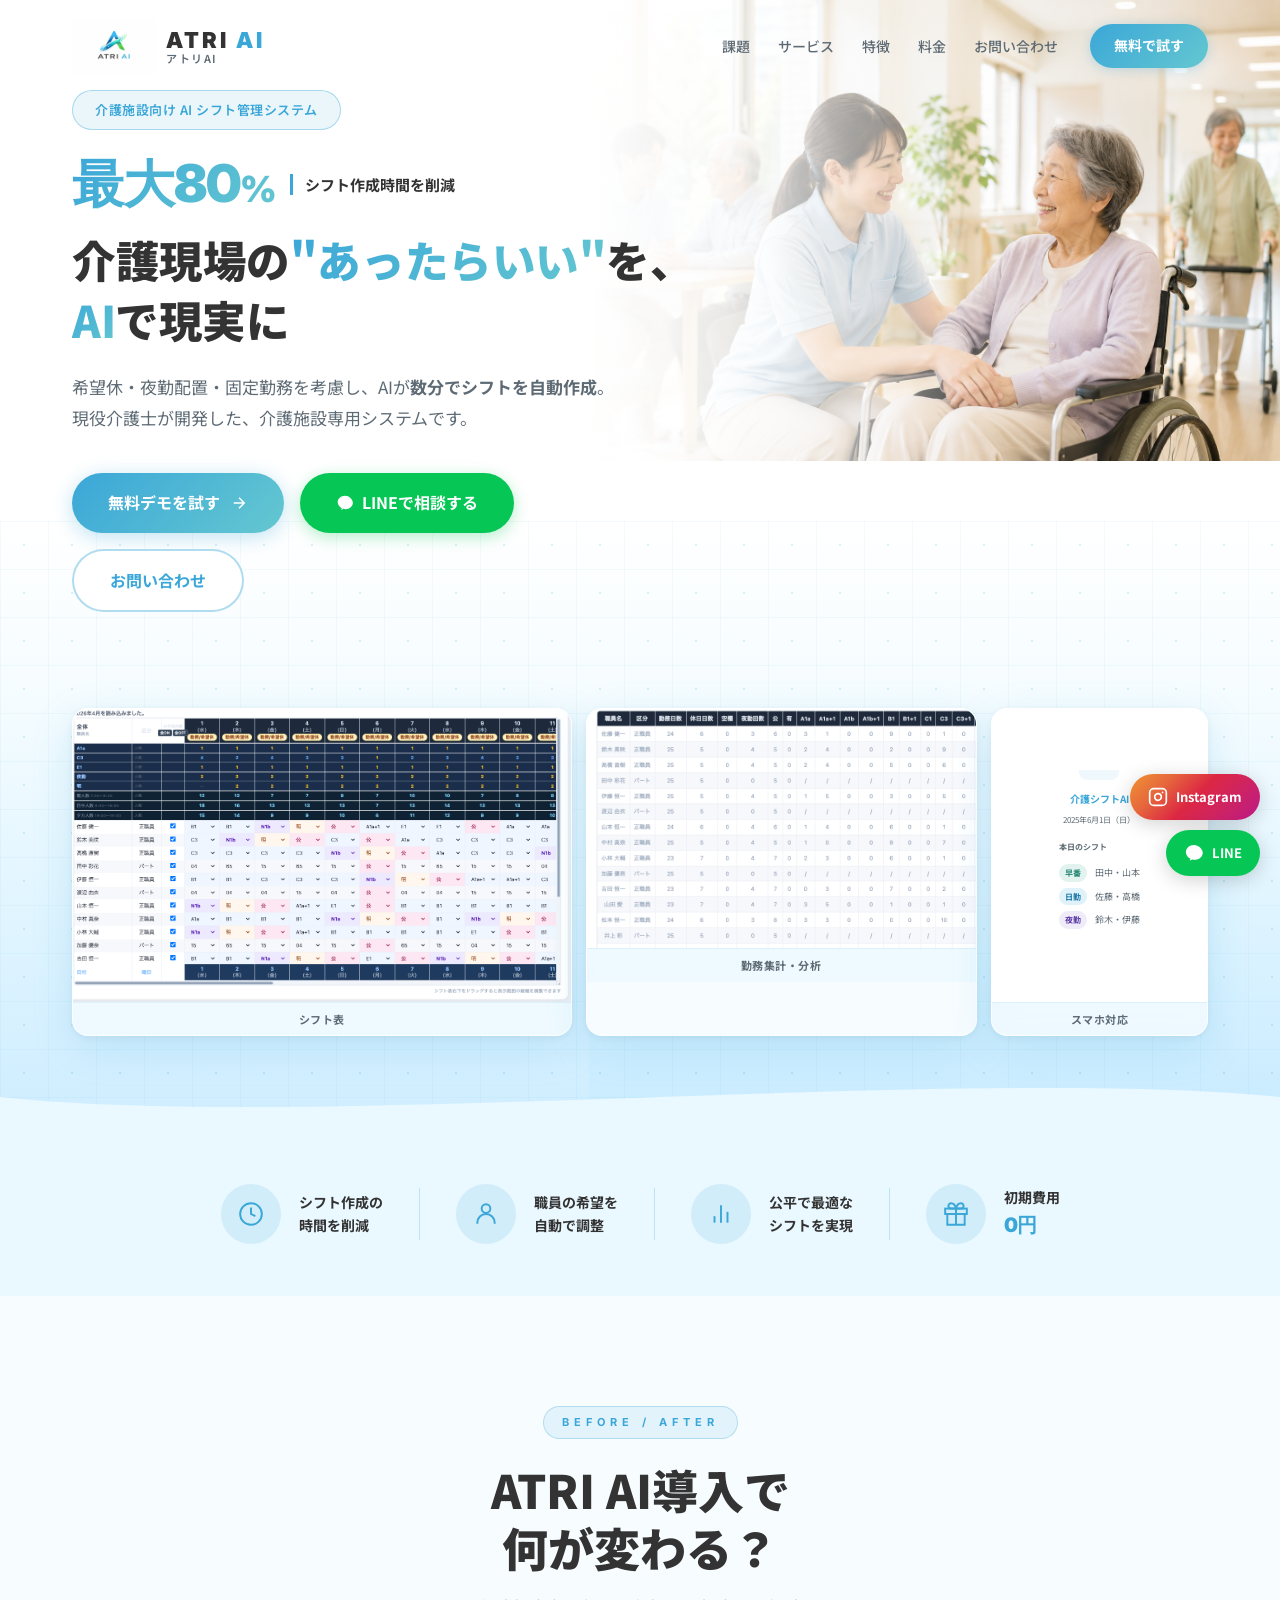
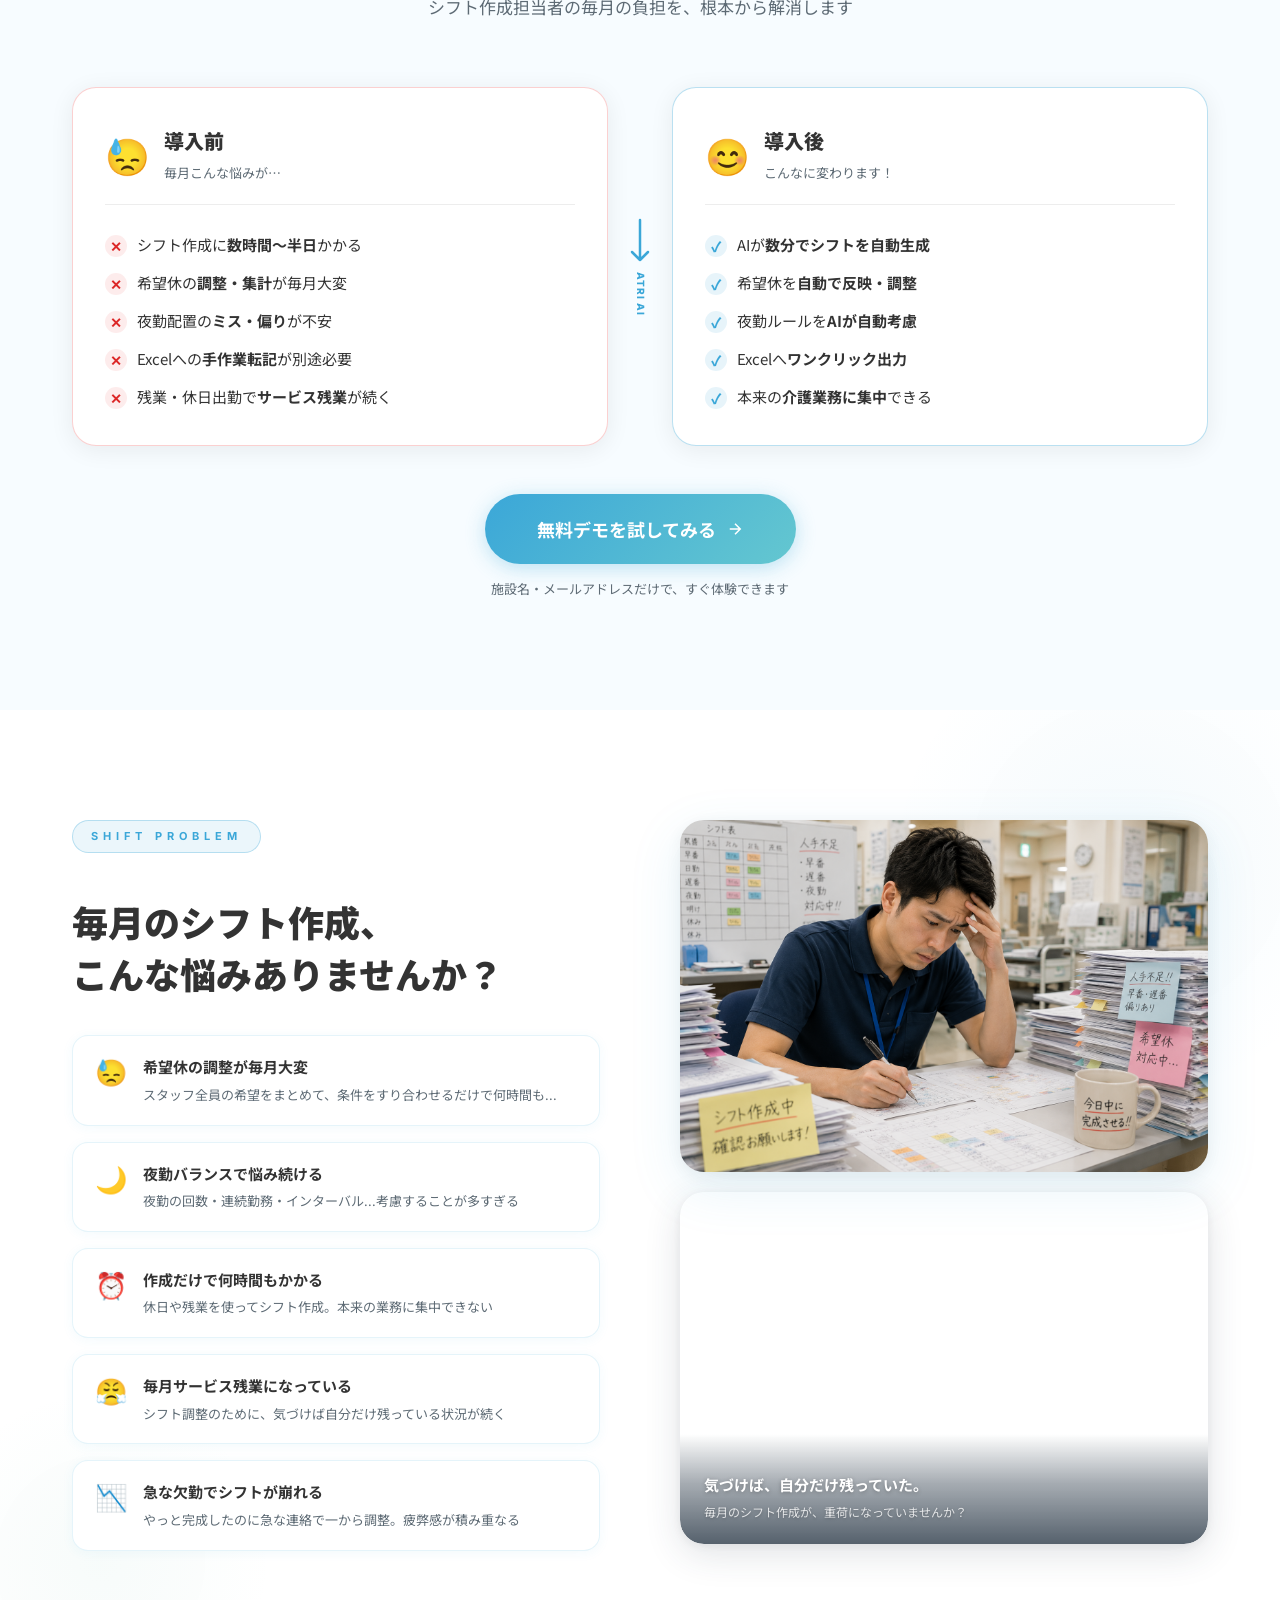
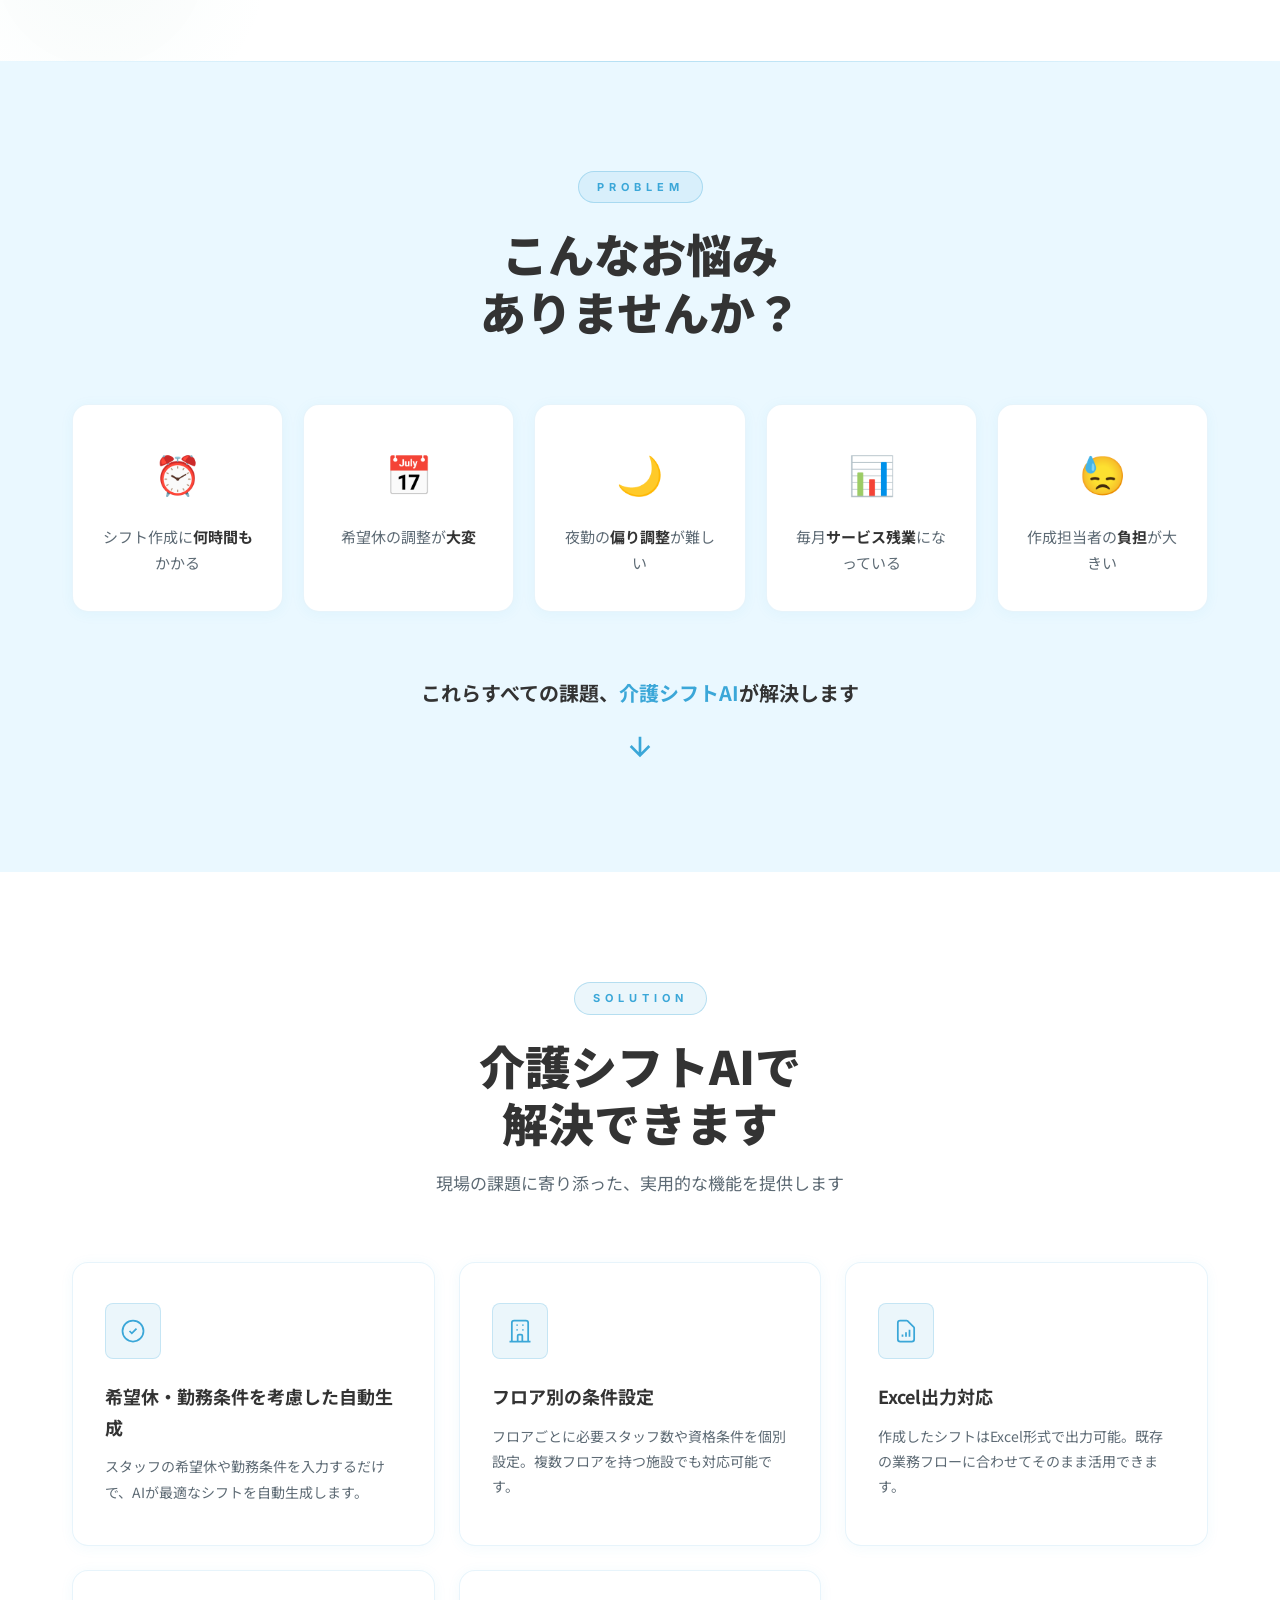
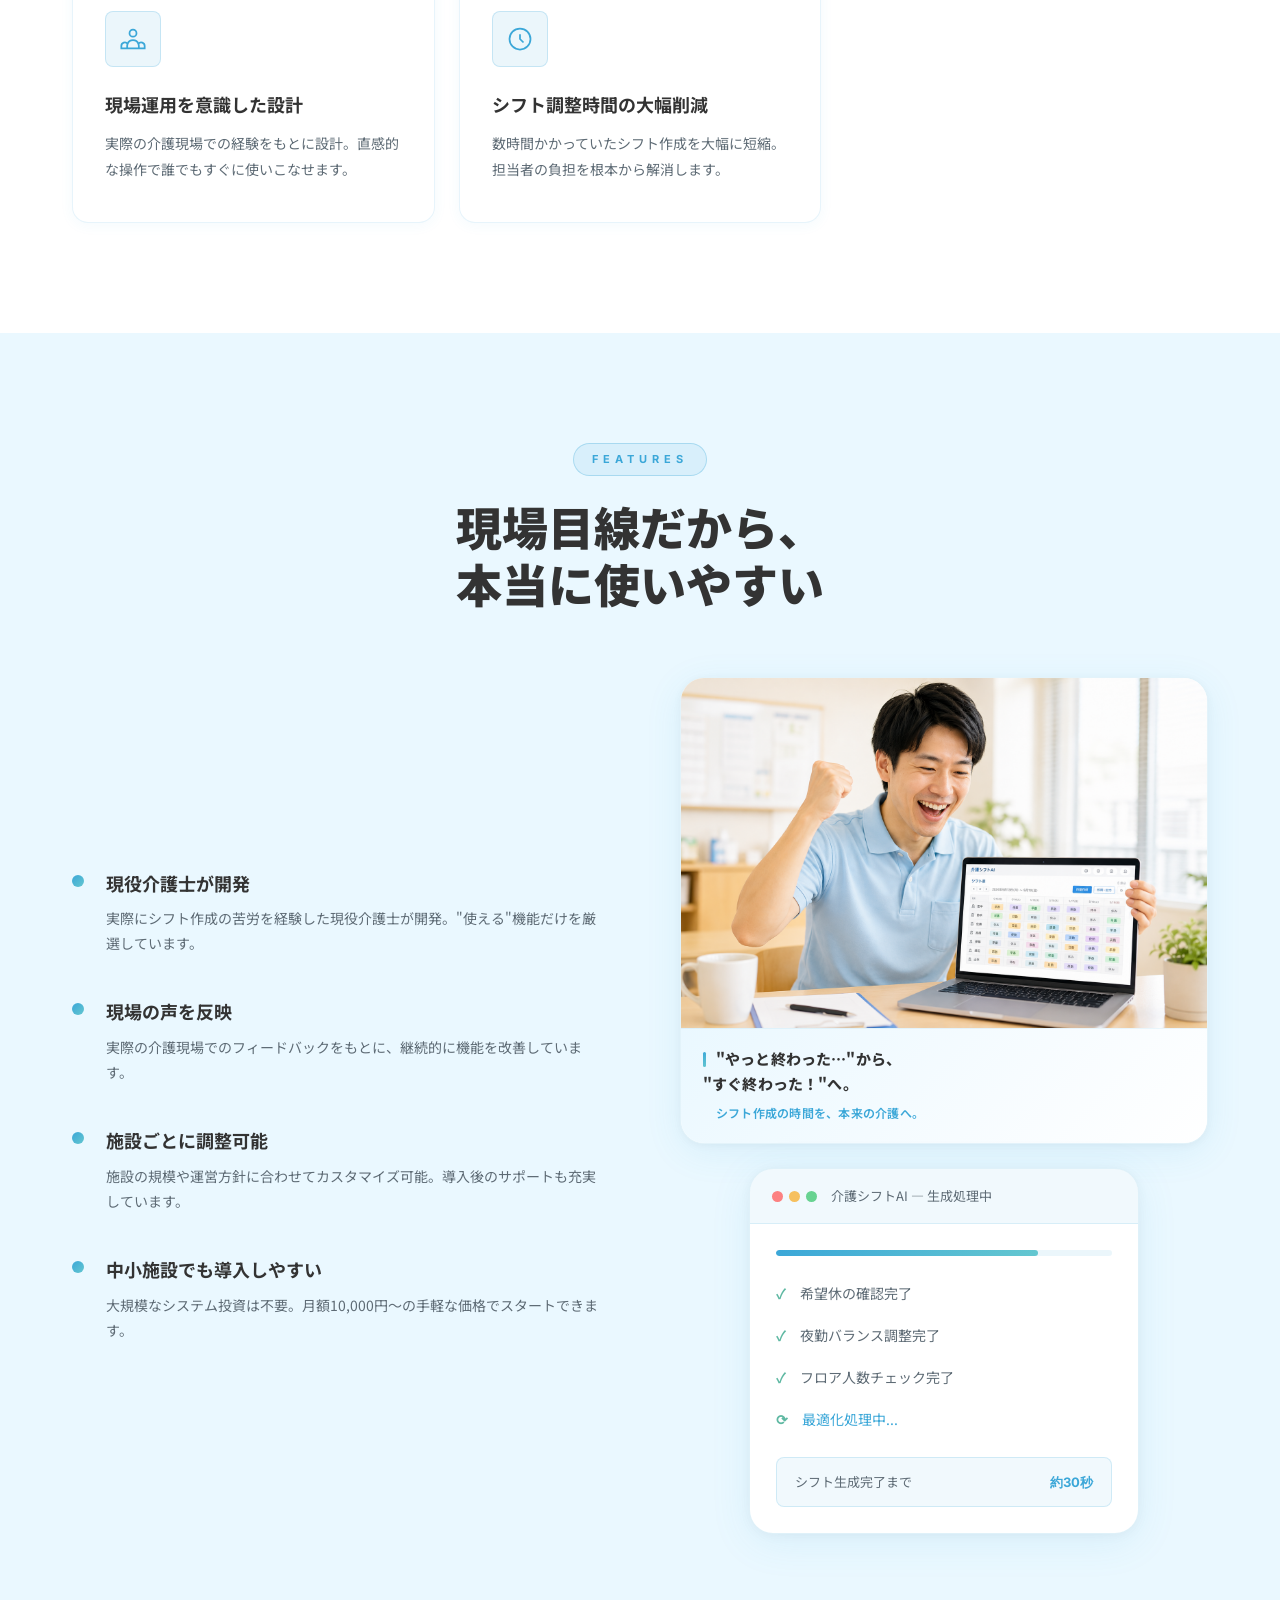
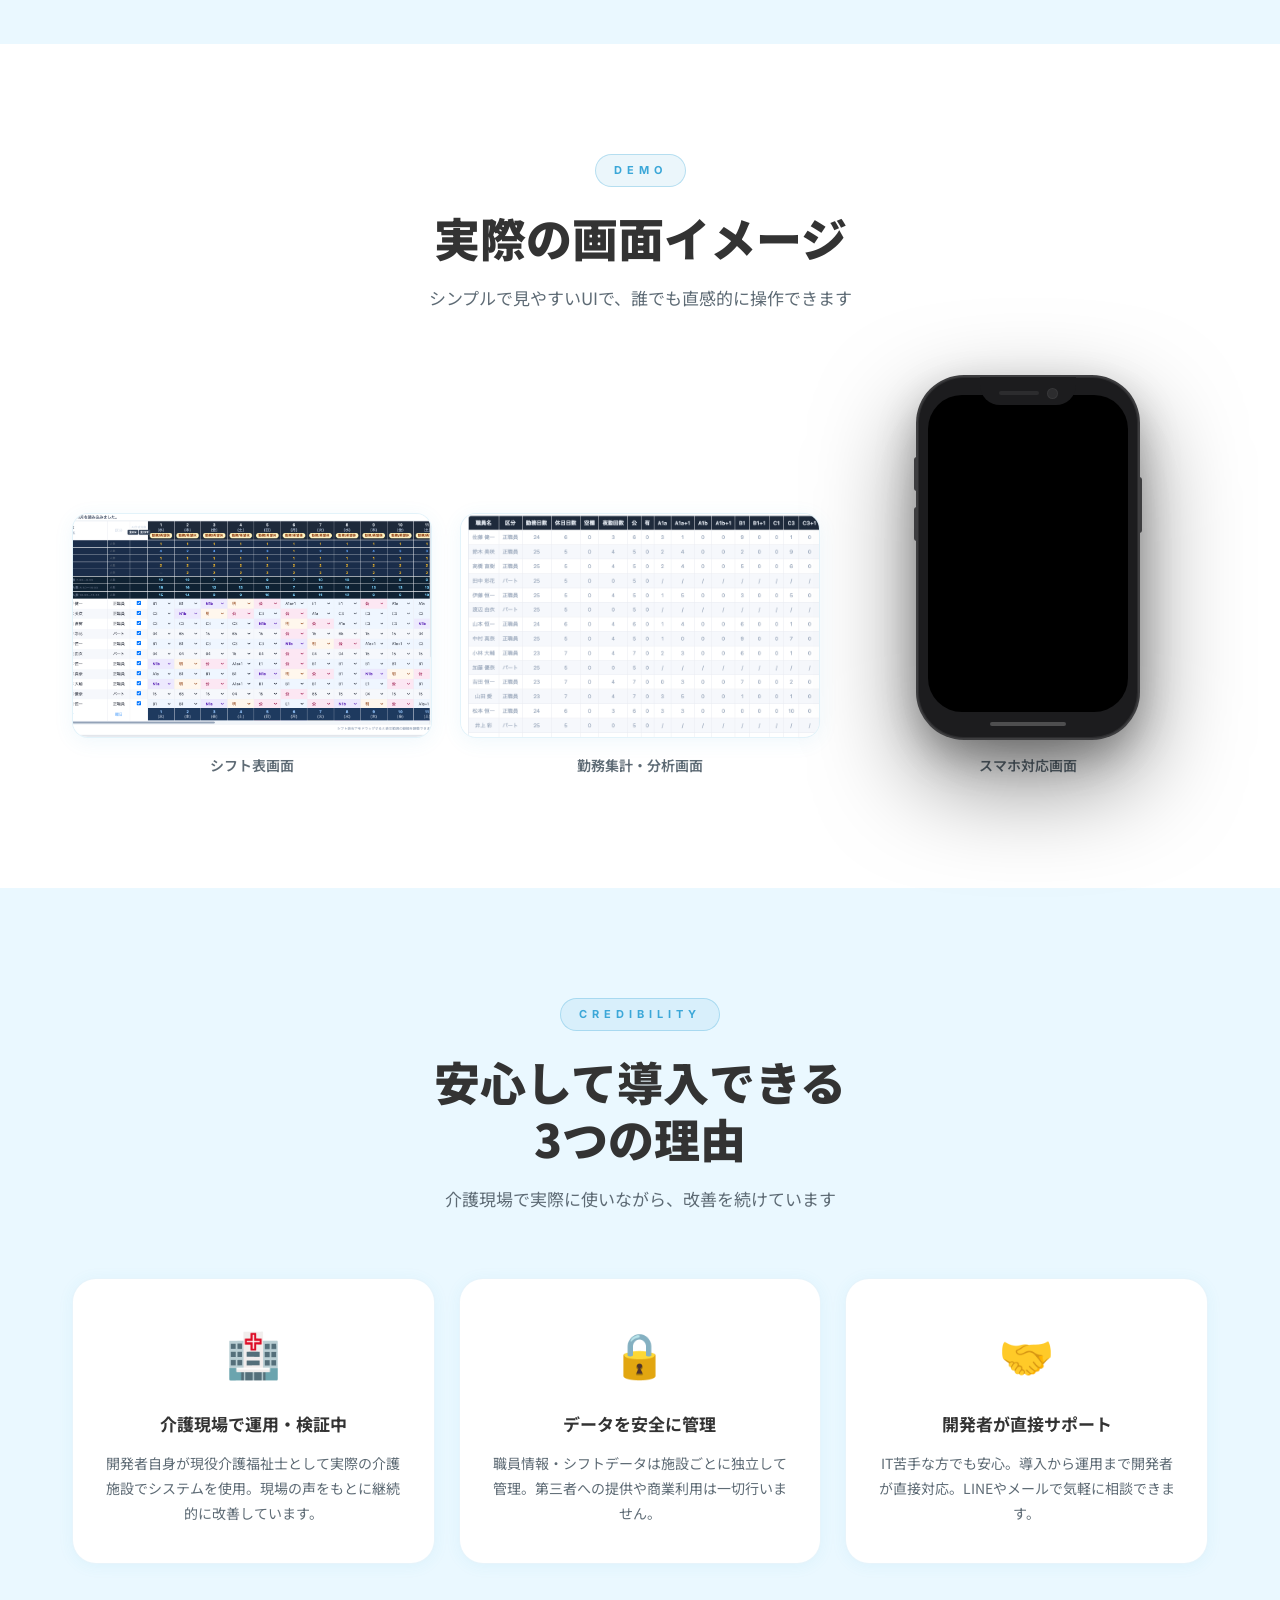
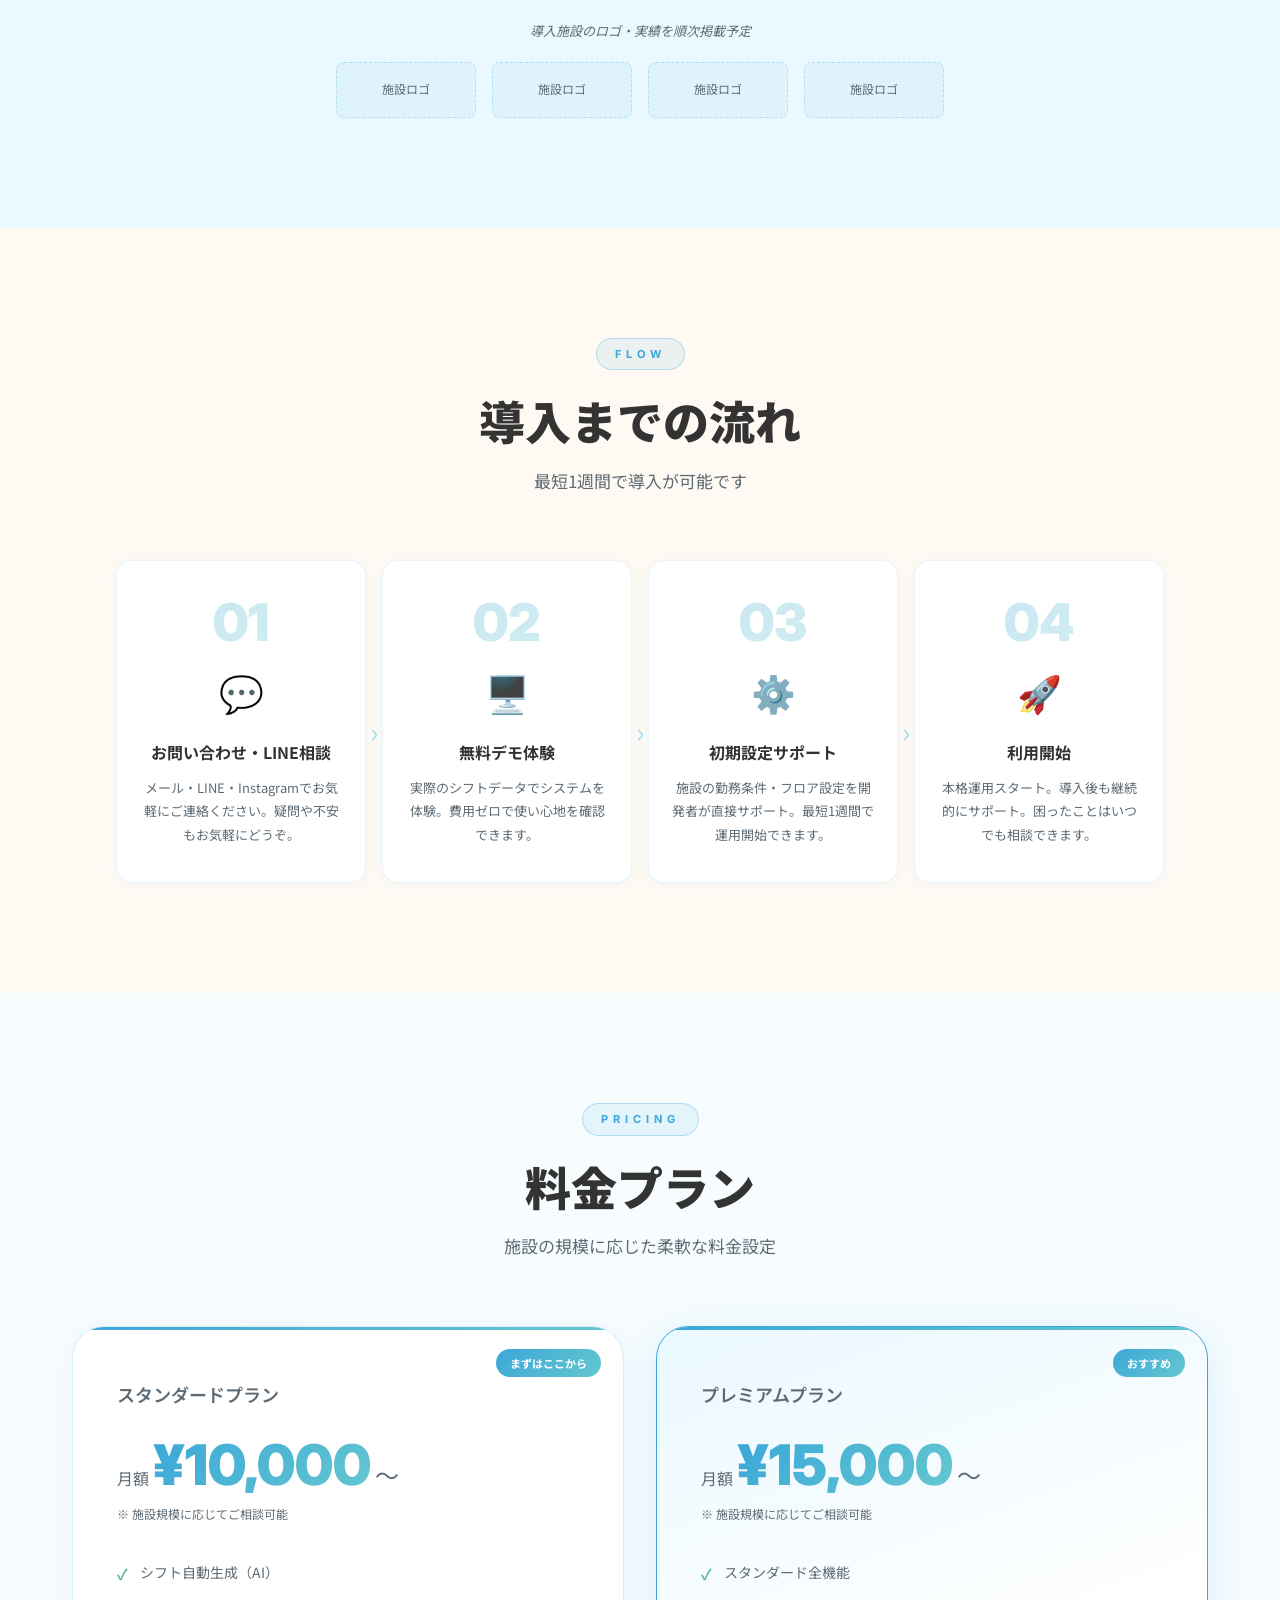
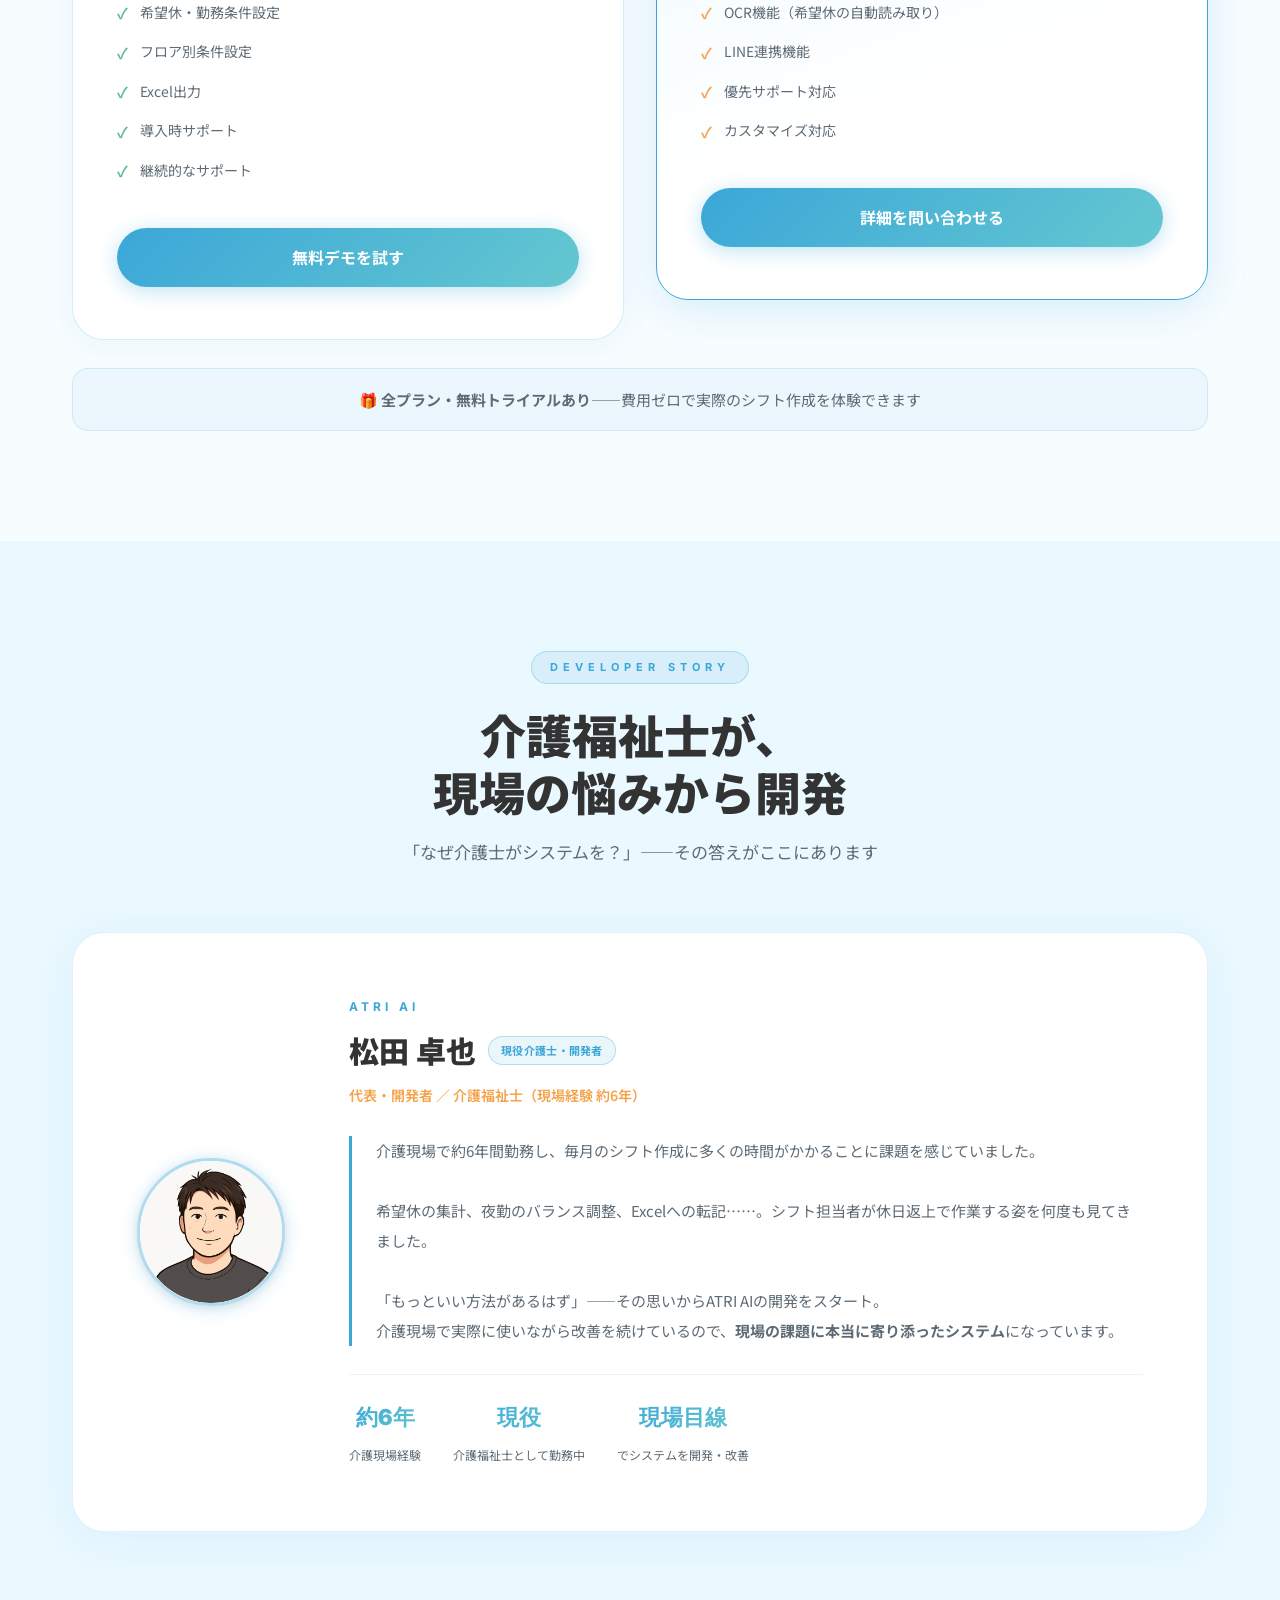
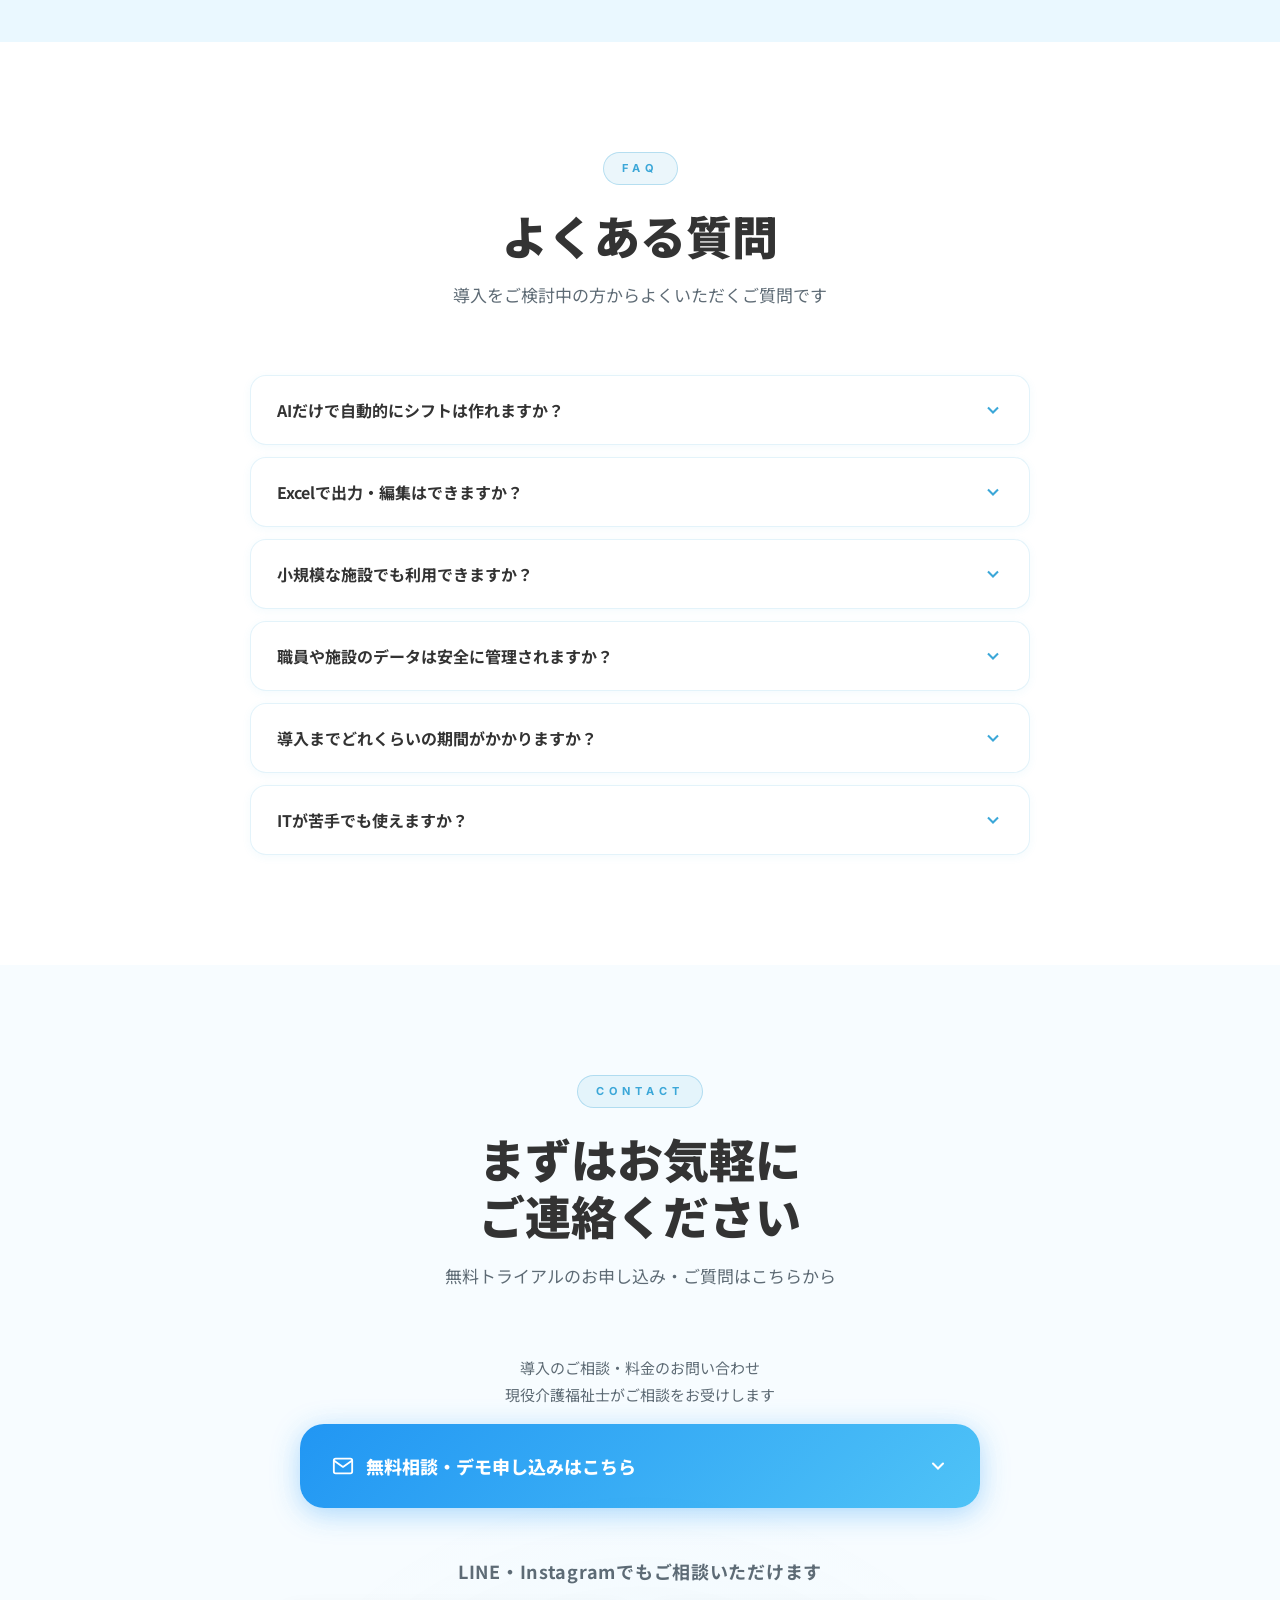
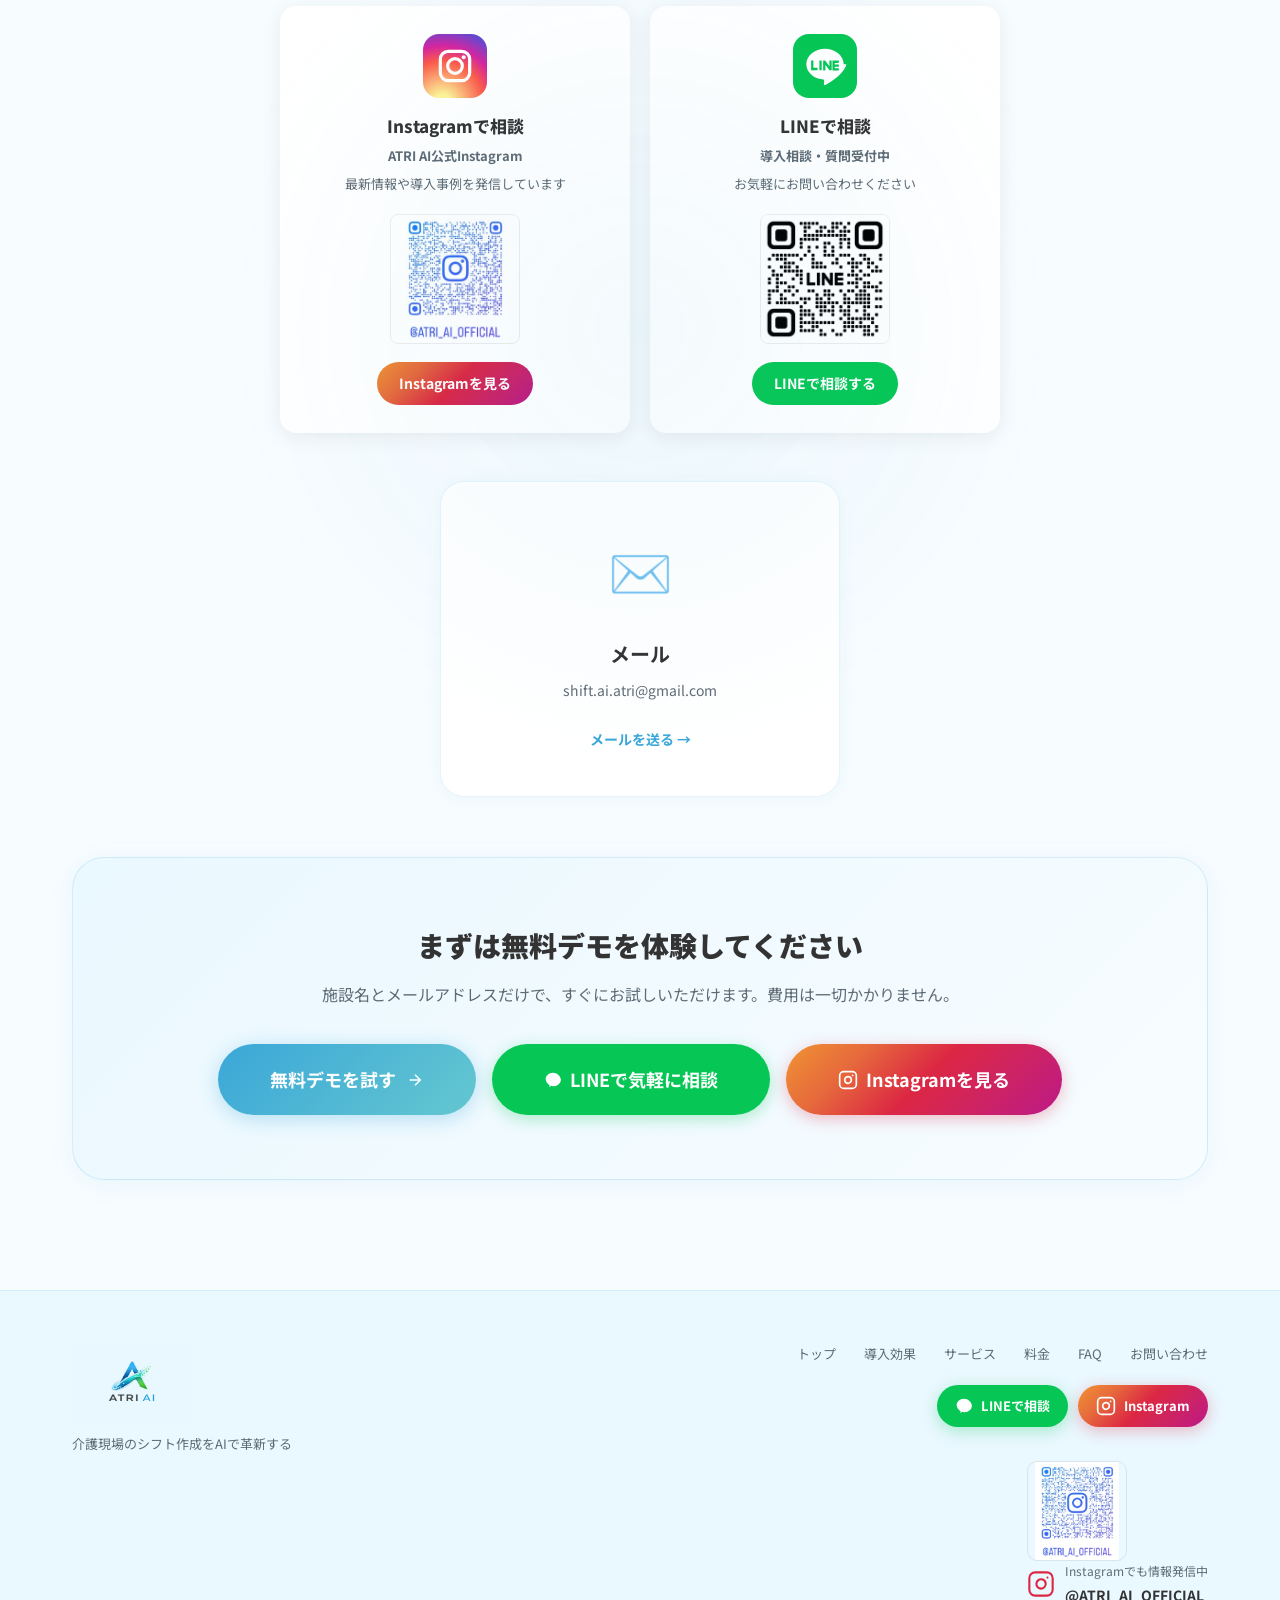
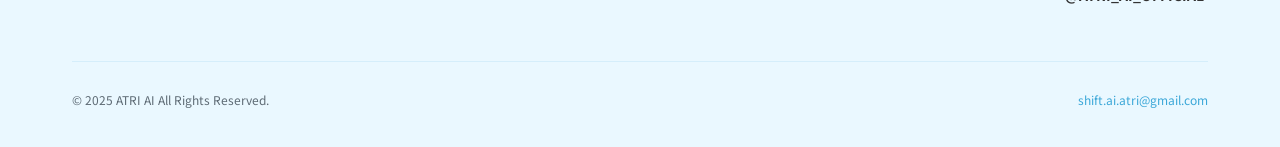
==== index.html @ 0904530a "お問い合わせフォーム説明文を改善" ====
<!DOCTYPE html>
<html lang="ja">
<head>
  <meta charset="UTF-8">
  <meta name="viewport" content="width=device-width, initial-scale=1.0">
  <title>介護シフトAI | ATRI AI - 介護施設向けシフト自動化システム</title>
  <meta name="description" content="現役介護士が開発した介護施設向けAIシフト管理システム。希望休・勤務条件を考慮した自動生成で、シフト作成時間を大幅削減。無料トライアルあり。">
  <link rel="stylesheet" href="style.css">
  <link rel="preconnect" href="https://fonts.googleapis.com">
  <link rel="preconnect" href="https://fonts.gstatic.com" crossorigin>
  <link href="https://fonts.googleapis.com/css2?family=Noto+Sans+JP:wght@300;400;500;700;900&family=Inter:wght@300;400;500;600;700;800;900&display=swap" rel="stylesheet">
  <!-- Google tag (gtag.js) -->
  <script async src="https://www.googletagmanager.com/gtag/js?id=G-LX3CBWZG6T"></script>
  <script>
    window.dataLayer = window.dataLayer || [];
    function gtag(){dataLayer.push(arguments);}
    gtag('js', new Date());
    gtag('config', 'G-LX3CBWZG6T');
  </script>
</head>
<body>

  <!-- 背景装飾レイヤー（固定・最背面） -->
  <div class="site-bg" aria-hidden="true">
    <div class="site-bg-orb orb-blue"></div>
    <div class="site-bg-orb orb-sky"></div>
    <div class="site-bg-orb orb-teal"></div>
    <div class="site-bg-orb orb-mint"></div>
  </div>

  <!-- ナビゲーション -->
  <nav class="navbar" id="navbar">
    <div class="nav-container">
      <div class="nav-logo">
        <img src="images/logo-dark.png" alt="ATRI AI ロゴ" class="logo-img">
        <div class="logo-text-wrap">
          <span class="logo-text">ATRI <span class="logo-accent">AI</span></span>
          <span class="logo-text-ja">アトリAI</span>
        </div>
      </div>
      <ul class="nav-links">
        <li><a href="#problems">課題</a></li>
        <li><a href="#service">サービス</a></li>
        <li><a href="#features">特徴</a></li>
        <li><a href="#pricing">料金</a></li>
        <li><a href="#contact">お問い合わせ</a></li>
      </ul>
      <a href="https://shift-app-1w01.onrender.com/" target="_blank" rel="noopener noreferrer" class="nav-cta">無料で試す</a>
      <button class="hamburger" id="hamburger" aria-label="メニューを開く">
        <span></span><span></span><span></span>
      </button>
    </div>
  </nav>

  <!-- モバイルメニュー -->
  <div class="mobile-menu" id="mobileMenu">
    <ul>
      <li><a href="#problems">課題</a></li>
      <li><a href="#service">サービス</a></li>
      <li><a href="#features">特徴</a></li>
      <li><a href="#pricing">料金</a></li>
      <li><a href="#contact">お問い合わせ</a></li>
      <li><a href="https://shift-app-1w01.onrender.com/" target="_blank" rel="noopener noreferrer" class="mobile-cta">無料で試す</a></li>
    </ul>
  </div>

  <!-- ① ヒーロー -->
  <section class="hero" id="hero">

    <!-- 右側：介護現場の写真（フルハイト絶対配置） -->
    <div class="hero-photo-area">
      <img
        src="images/care-scene.png"
        alt="笑顔で高齢者に寄り添う介護士と、明るい介護施設のひとこま"
        class="hero-photo"
        loading="eager"
        decoding="async"
      >
      <div class="hero-photo-fade"></div>
    </div>

    <!-- 下部グラデーション＋AIドットレイヤー -->
    <div class="hero-ai-layer" aria-hidden="true"></div>

    <!-- テキスト＆CTA ＋ プレビューカード -->
    <div class="container hero-inner">

      <!-- 上段：コピー -->
      <div class="hero-content">

        <div class="hero-badge">介護施設向け AI シフト管理システム</div>

        <div class="hero-metric">
          <span class="hero-metric-num">最大<em>80</em><span class="hero-metric-pct">%</span></span>
          <span class="hero-metric-label">シフト作成時間を削減</span>
        </div>

        <h1 class="hero-title">
          <span class="title-block">介護現場の<span class="highlight">"あったらいい"</span></span>を、<span class="highlight">AI</span>で現実に
        </h1>

        <p class="hero-subtitle">希望休・夜勤配置・固定勤務を考慮し、AIが<strong>数分でシフトを自動作成</strong>。<br class="sp-hide">現役介護士が開発した、介護施設専用システムです。</p>

        <div class="hero-buttons">
          <a href="https://shift-app-1w01.onrender.com/" target="_blank" rel="noopener noreferrer" class="btn btn-primary">
            <span>無料デモを試す</span>
            <svg viewBox="0 0 24 24" fill="none" stroke="currentColor" stroke-width="2">
              <path d="M5 12h14M12 5l7 7-7 7"/>
            </svg>
          </a>
          <a href="https://lin.ee/oSyYCS6" target="_blank" rel="noopener noreferrer" class="btn btn-line">
            <svg class="btn-line-icon" viewBox="0 0 32 32" fill="currentColor" xmlns="http://www.w3.org/2000/svg"><path d="M16 3C8.83 3 3 8.13 3 14.4c0 4.54 2.87 8.5 7.13 10.73l-.88 3.27 3.82-2c1.24.35 2.55.54 3.93.54 7.17 0 13-5.13 13-11.4S23.17 3 16 3z"/></svg>
            <span>LINEで相談する</span>
          </a>
          <a href="#contact" class="btn btn-secondary">お問い合わせ</a>
        </div>

      </div>

      <!-- 下段：デモ画面プレビュー -->
      <div class="hero-preview">

        <div class="hprev-card" data-delay="100">
          <img
            src="images/demo-shift-table.png"
            alt="シフト表画面プレビュー"
            class="hprev-img"
            loading="eager"
            decoding="async"
          >
          <div class="hprev-label">シフト表</div>
        </div>

        <div class="hprev-card" data-delay="200">
          <img
            src="images/demo-summary-table.png"
            alt="勤務集計・分析画面プレビュー"
            class="hprev-img"
            loading="eager"
            decoding="async"
          >
          <div class="hprev-label">勤務集計・分析</div>
        </div>

        <div class="hprev-card hprev-card-phone" data-delay="300">
          <div class="hprev-phone-inner">
            <div class="mobile-notch"></div>
            <div class="mobile-content">
              <div class="mobile-app-header">介護シフトAI</div>
              <div class="mobile-date">2025年6月1日（日）</div>
              <div class="mobile-section-label">本日のシフト</div>
              <div class="mobile-shift-item">
                <span class="mobile-badge mobile-badge-early">早番</span>
                <span class="mobile-names">田中・山本</span>
              </div>
              <div class="mobile-shift-item">
                <span class="mobile-badge mobile-badge-day">日勤</span>
                <span class="mobile-names">佐藤・高橋</span>
              </div>
              <div class="mobile-shift-item">
                <span class="mobile-badge mobile-badge-night">夜勤</span>
                <span class="mobile-names">鈴木・伊藤</span>
              </div>
            </div>
          </div>
          <div class="hprev-label">スマホ対応</div>
        </div>

      </div>
    </div>

    <!-- 波形ディバイダー -->
    <div class="hero-wave" aria-hidden="true">
      <svg viewBox="0 0 1440 72" preserveAspectRatio="none" xmlns="http://www.w3.org/2000/svg">
        <path d="M0,36 C360,70 1080,4 1440,36 L1440,72 L0,72 Z" fill="#EAF8FF"/>
      </svg>
    </div>
  </section>

  <!-- スタットバー（ヒーロー直下） -->
  <section class="stats-bar">
    <div class="container">
      <div class="stats-bar-inner">

        <div class="stats-item">
          <div class="stats-icon">
            <svg viewBox="0 0 24 24" fill="none" stroke="currentColor" stroke-width="1.8">
              <circle cx="12" cy="12" r="10"/>
              <polyline points="12 6 12 12 16 14"/>
            </svg>
          </div>
          <div class="stats-body">
            <span class="stats-feat">シフト作成の<br>時間を削減</span>
          </div>
        </div>

        <div class="stats-sep"></div>

        <div class="stats-item">
          <div class="stats-icon">
            <svg viewBox="0 0 24 24" fill="none" stroke="currentColor" stroke-width="1.8">
              <circle cx="12" cy="7" r="4"/>
              <path d="M4 21v-1a8 8 0 0116 0v1"/>
            </svg>
          </div>
          <div class="stats-body">
            <span class="stats-feat">職員の希望を<br>自動で調整</span>
          </div>
        </div>

        <div class="stats-sep"></div>

        <div class="stats-item">
          <div class="stats-icon">
            <svg viewBox="0 0 24 24" fill="none" stroke="currentColor" stroke-width="1.8">
              <line x1="18" y1="20" x2="18" y2="10"/>
              <line x1="12" y1="20" x2="12" y2="4"/>
              <line x1="6" y1="20" x2="6" y2="14"/>
            </svg>
          </div>
          <div class="stats-body">
            <span class="stats-feat">公平で最適な<br>シフトを実現</span>
          </div>
        </div>

        <div class="stats-sep"></div>

        <div class="stats-item">
          <div class="stats-icon">
            <svg viewBox="0 0 24 24" fill="none" stroke="currentColor" stroke-width="1.8">
              <polyline points="20 12 20 22 4 22 4 12"/>
              <rect x="2" y="7" width="20" height="5"/>
              <line x1="12" y1="22" x2="12" y2="7"/>
              <path d="M12 7H7.5a2.5 2.5 0 0 1 0-5C11 2 12 7 12 7z"/>
              <path d="M12 7h4.5a2.5 2.5 0 0 0 0-5C13 2 12 7 12 7z"/>
            </svg>
          </div>
          <div class="stats-body">
            <span class="stats-feat">初期費用<br><strong class="stats-zero">0円</strong></span>
          </div>
        </div>

      </div>
    </div>
  </section>

  <!-- ビフォー・アフター比較 -->
  <section class="before-after" id="before-after">
    <div class="container">
      <div class="section-header">
        <span class="section-label">BEFORE / AFTER</span>
        <h2 class="section-title">ATRI AI導入で<br>何が変わる？</h2>
        <p class="section-desc">シフト作成担当者の毎月の負担を、根本から解消します</p>
      </div>
      <div class="ba-grid">

        <div class="ba-card ba-before" data-delay="0">
          <div class="ba-card-head">
            <span class="ba-emoji">😓</span>
            <div>
              <h3 class="ba-title">導入前</h3>
              <p class="ba-subtitle">毎月こんな悩みが…</p>
            </div>
          </div>
          <ul class="ba-list">
            <li><span class="ba-mark ba-x">✕</span><span>シフト作成に<strong>数時間〜半日</strong>かかる</span></li>
            <li><span class="ba-mark ba-x">✕</span><span>希望休の<strong>調整・集計</strong>が毎月大変</span></li>
            <li><span class="ba-mark ba-x">✕</span><span>夜勤配置の<strong>ミス・偏り</strong>が不安</span></li>
            <li><span class="ba-mark ba-x">✕</span><span>Excelへの<strong>手作業転記</strong>が別途必要</span></li>
            <li><span class="ba-mark ba-x">✕</span><span>残業・休日出勤で<strong>サービス残業</strong>が続く</span></li>
          </ul>
        </div>

        <div class="ba-arrow-col" aria-hidden="true">
          <div class="ba-arrow-inner">
            <svg viewBox="0 0 24 48" fill="none" xmlns="http://www.w3.org/2000/svg">
              <path d="M12 4v40M4 36l8 8 8-8" stroke="currentColor" stroke-width="2.5" stroke-linecap="round" stroke-linejoin="round"/>
            </svg>
            <span class="ba-arrow-label">ATRI AI</span>
          </div>
        </div>

        <div class="ba-card ba-after" data-delay="150">
          <div class="ba-card-head">
            <span class="ba-emoji">😊</span>
            <div>
              <h3 class="ba-title">導入後</h3>
              <p class="ba-subtitle">こんなに変わります！</p>
            </div>
          </div>
          <ul class="ba-list">
            <li><span class="ba-mark ba-o">✓</span><span>AIが<strong>数分でシフトを自動生成</strong></span></li>
            <li><span class="ba-mark ba-o">✓</span><span>希望休を<strong>自動で反映・調整</strong></span></li>
            <li><span class="ba-mark ba-o">✓</span><span>夜勤ルールを<strong>AIが自動考慮</strong></span></li>
            <li><span class="ba-mark ba-o">✓</span><span>Excelへ<strong>ワンクリック出力</strong></span></li>
            <li><span class="ba-mark ba-o">✓</span><span>本来の<strong>介護業務に集中</strong>できる</span></li>
          </ul>
        </div>

      </div>
      <div class="ba-cta" data-delay="200">
        <a href="https://shift-app-1w01.onrender.com/" target="_blank" rel="noopener noreferrer" class="btn btn-primary btn-large">
          <span>無料デモを試してみる</span>
          <svg viewBox="0 0 24 24" fill="none" stroke="currentColor" stroke-width="2"><path d="M5 12h14M12 5l7 7-7 7"/></svg>
        </a>
        <p class="ba-cta-note">施設名・メールアドレスだけで、すぐ体験できます</p>
      </div>
    </div>
  </section>

  <!-- ② シフト作成の悩み共感セクション -->
  <section class="shift-stress" id="shift-stress">
    <div class="container">
      <div class="shift-stress-inner">

        <!-- 左：テキスト -->
        <div class="shift-stress-text" data-delay="0">
          <span class="section-label">SHIFT PROBLEM</span>
          <h2 class="shift-stress-title">毎月のシフト作成、<br>こんな悩みありませんか？</h2>
          <ul class="shift-stress-list">
            <li>
              <span class="stress-icon">😓</span>
              <div>
                <strong>希望休の調整が毎月大変</strong>
                <p>スタッフ全員の希望をまとめて、条件をすり合わせるだけで何時間も...</p>
              </div>
            </li>
            <li>
              <span class="stress-icon">🌙</span>
              <div>
                <strong>夜勤バランスで悩み続ける</strong>
                <p>夜勤の回数・連続勤務・インターバル...考慮することが多すぎる</p>
              </div>
            </li>
            <li>
              <span class="stress-icon">⏰</span>
              <div>
                <strong>作成だけで何時間もかかる</strong>
                <p>休日や残業を使ってシフト作成。本来の業務に集中できない</p>
              </div>
            </li>
            <li>
              <span class="stress-icon">😤</span>
              <div>
                <strong>毎月サービス残業になっている</strong>
                <p>シフト調整のために、気づけば自分だけ残っている状況が続く</p>
              </div>
            </li>
            <li>
              <span class="stress-icon">📉</span>
              <div>
                <strong>急な欠勤でシフトが崩れる</strong>
                <p>やっと完成したのに急な連絡で一から調整。疲弊感が積み重なる</p>
              </div>
            </li>
          </ul>
        </div>

        <!-- 右：画像エリア -->
        <div class="shift-stress-image">

          <!-- 上：メイン画像 -->
          <div class="stress-photo-wrap" data-delay="200">
            <img
              src="images/shift-stress.png"
              alt="シフト作成に追われる介護士"
              class="stress-photo"
              loading="lazy"
              decoding="async"
            >
          </div>

          <!-- 下：共感カード（画像 + テキストオーバーレイ） -->
          <div class="stress-alone-wrap" data-delay="380">
            <div class="stress-alone-card">
              <img
                src="images/shift-alone.png"
                alt="残業するシフト担当者"
                class="stress-alone-photo"
                loading="lazy"
                decoding="async"
              >
              <div class="stress-alone-caption">
                <p class="stress-alone-quote">気づけば、自分だけ残っていた。</p>
                <p class="stress-alone-sub">毎月のシフト作成が、重荷になっていませんか？</p>
              </div>
            </div>
          </div>

        </div>

      </div>
    </div>
  </section>

  <!-- ③ 悩み・課題 -->
  <section class="problems" id="problems">
    <div class="container">
      <div class="section-header">
        <span class="section-label">PROBLEM</span>
        <h2 class="section-title">こんなお悩み<br>ありませんか？</h2>
      </div>

      <div class="problems-grid">
        <div class="problem-card" data-delay="0">
          <div class="problem-icon">⏰</div>
          <p>シフト作成に<strong>何時間も</strong>かかる</p>
        </div>
        <div class="problem-card" data-delay="100">
          <div class="problem-icon">📅</div>
          <p>希望休の調整が<strong>大変</strong></p>
        </div>
        <div class="problem-card" data-delay="200">
          <div class="problem-icon">🌙</div>
          <p>夜勤の<strong>偏り調整</strong>が難しい</p>
        </div>
        <div class="problem-card" data-delay="300">
          <div class="problem-icon">📊</div>
          <p>毎月<strong>サービス残業</strong>になっている</p>
        </div>
        <div class="problem-card" data-delay="400">
          <div class="problem-icon">😓</div>
          <p>作成担当者の<strong>負担</strong>が大きい</p>
        </div>
      </div>

      <div class="problems-solution">
        <p>これらすべての課題、<span class="highlight-text">介護シフトAI</span>が解決します</p>
        <svg class="arrow-down" viewBox="0 0 24 24" fill="none" stroke="currentColor" stroke-width="2">
          <path d="M12 5v14M5 12l7 7 7-7"/>
        </svg>
      </div>
    </div>
  </section>

  <!-- ③ サービス説明 -->
  <section class="service" id="service">
    <div class="container">
      <div class="section-header">
        <span class="section-label">SOLUTION</span>
        <h2 class="section-title">介護シフトAIで<br>解決できます</h2>
        <p class="section-desc">現場の課題に寄り添った、実用的な機能を提供します</p>
      </div>

      <div class="service-grid">
        <div class="service-card" data-delay="0">
          <div class="service-icon-wrap">
            <svg viewBox="0 0 24 24" fill="none" stroke="currentColor" stroke-width="1.5">
              <path d="M9 12l2 2 4-4m6 2a9 9 0 11-18 0 9 9 0 0118 0z"/>
            </svg>
          </div>
          <h3>希望休・勤務条件を考慮した自動生成</h3>
          <p>スタッフの希望休や勤務条件を入力するだけで、AIが最適なシフトを自動生成します。</p>
        </div>
        <div class="service-card" data-delay="100">
          <div class="service-icon-wrap">
            <svg viewBox="0 0 24 24" fill="none" stroke="currentColor" stroke-width="1.5">
              <path d="M19 21V5a2 2 0 00-2-2H7a2 2 0 00-2 2v16m14 0h2m-2 0h-5m-9 0H3m2 0h5M9 7h1m-1 4h1m4-4h1m-1 4h1m-5 10v-5a1 1 0 011-1h2a1 1 0 011 1v5m-4 0h4"/>
            </svg>
          </div>
          <h3>フロア別の条件設定</h3>
          <p>フロアごとに必要スタッフ数や資格条件を個別設定。複数フロアを持つ施設でも対応可能です。</p>
        </div>
        <div class="service-card" data-delay="200">
          <div class="service-icon-wrap">
            <svg viewBox="0 0 24 24" fill="none" stroke="currentColor" stroke-width="1.5">
              <path d="M9 17v-2m3 2v-4m3 4v-6m2 10H7a2 2 0 01-2-2V5a2 2 0 012-2h5.586a1 1 0 01.707.293l5.414 5.414a1 1 0 01.293.707V19a2 2 0 01-2 2z"/>
            </svg>
          </div>
          <h3>Excel出力対応</h3>
          <p>作成したシフトはExcel形式で出力可能。既存の業務フローに合わせてそのまま活用できます。</p>
        </div>
        <div class="service-card" data-delay="300">
          <div class="service-icon-wrap">
            <svg viewBox="0 0 24 24" fill="none" stroke="currentColor" stroke-width="1.5">
              <path d="M17 20h5v-2a3 3 0 00-5.356-1.857M17 20H7m10 0v-2c0-.656-.126-1.283-.356-1.857M7 20H2v-2a3 3 0 015.356-1.857M7 20v-2c0-.656.126-1.283.356-1.857m0 0a5.002 5.002 0 019.288 0M15 7a3 3 0 11-6 0 3 3 0 016 0z"/>
            </svg>
          </div>
          <h3>現場運用を意識した設計</h3>
          <p>実際の介護現場での経験をもとに設計。直感的な操作で誰でもすぐに使いこなせます。</p>
        </div>
        <div class="service-card" data-delay="400">
          <div class="service-icon-wrap">
            <svg viewBox="0 0 24 24" fill="none" stroke="currentColor" stroke-width="1.5">
              <path d="M12 8v4l3 3m6-3a9 9 0 11-18 0 9 9 0 0118 0z"/>
            </svg>
          </div>
          <h3>シフト調整時間の大幅削減</h3>
          <p>数時間かかっていたシフト作成を大幅に短縮。担当者の負担を根本から解消します。</p>
        </div>
      </div>
    </div>
  </section>

  <!-- ④ 強み・特徴 -->
  <section class="features" id="features">
    <div class="container">
      <div class="section-header">
        <span class="section-label">FEATURES</span>
        <h2 class="section-title">現場目線だから、<br>本当に使いやすい</h2>
      </div>

      <div class="features-content">
        <div class="features-text">
          <div class="feature-item" data-delay="0">
            <div class="feature-dot"></div>
            <div>
              <h3>現役介護士が開発</h3>
              <p>実際にシフト作成の苦労を経験した現役介護士が開発。"使える"機能だけを厳選しています。</p>
            </div>
          </div>
          <div class="feature-item" data-delay="100">
            <div class="feature-dot"></div>
            <div>
              <h3>現場の声を反映</h3>
              <p>実際の介護現場でのフィードバックをもとに、継続的に機能を改善しています。</p>
            </div>
          </div>
          <div class="feature-item" data-delay="200">
            <div class="feature-dot"></div>
            <div>
              <h3>施設ごとに調整可能</h3>
              <p>施設の規模や運営方針に合わせてカスタマイズ可能。導入後のサポートも充実しています。</p>
            </div>
          </div>
          <div class="feature-item" data-delay="300">
            <div class="feature-dot"></div>
            <div>
              <h3>中小施設でも導入しやすい</h3>
              <p>大規模なシステム投資は不要。月額10,000円〜の手軽な価格でスタートできます。</p>
            </div>
          </div>
        </div>

        <div class="features-visual">

          <!-- 成功イメージカード（上） -->
          <div class="success-card">
            <div class="success-photo-wrap">
              <img
                src="images/shift-success.png"
                alt="シフト作成がラクになった介護士"
                class="success-photo"
                loading="lazy"
                decoding="async"
              >
            </div>
            <div class="success-caption">
              <p class="success-quote">"やっと終わった…"から、<br>"すぐ終わった！"へ。</p>
              <p class="success-sub">シフト作成の時間を、本来の介護へ。</p>
            </div>
          </div>

          <!-- AIカード（下） -->
          <div class="ai-card">
            <div class="ai-card-header">
              <div class="ai-dots">
                <span></span><span></span><span></span>
              </div>
              <span>介護シフトAI — 生成処理中</span>
            </div>
            <div class="ai-card-body">
              <div class="ai-progress">
                <div class="ai-progress-bar" id="aiProgressBar"></div>
              </div>
              <div class="ai-items">
                <div class="ai-item">
                  <span class="ai-check">✓</span>
                  <span>希望休の確認完了</span>
                </div>
                <div class="ai-item">
                  <span class="ai-check">✓</span>
                  <span>夜勤バランス調整完了</span>
                </div>
                <div class="ai-item">
                  <span class="ai-check">✓</span>
                  <span>フロア人数チェック完了</span>
                </div>
                <div class="ai-item ai-item-active">
                  <span class="ai-check ai-spin">⟳</span>
                  <span>最適化処理中...</span>
                </div>
              </div>
              <div class="ai-result">
                <span>シフト生成完了まで</span>
                <span class="ai-time">約30秒</span>
              </div>
            </div>
          </div>
        </div>
      </div>
    </div>
  </section>

  <!-- ⑤ デモ画面 -->
  <section class="demo" id="demo">
    <div class="container">
      <div class="section-header">
        <span class="section-label">DEMO</span>
        <h2 class="section-title">実際の画面イメージ</h2>
        <p class="section-desc">シンプルで見やすいUIで、誰でも直感的に操作できます</p>
      </div>

      <div class="demo-grid">
        <div class="demo-card demo-card-shift" data-delay="0">
          <div class="demo-screen demo-screen-photo">
            <img
              src="images/demo-shift-table.png"
              alt="介護シフトAI シフト表画面"
              class="demo-screenshot"
              loading="lazy"
              decoding="async"
            >
          </div>
          <p class="demo-label">シフト表画面</p>
        </div>

        <div class="demo-card demo-card-summary" data-delay="150">
          <div class="demo-screen demo-screen-photo">
            <img
              src="images/demo-summary-table.png"
              alt="介護シフトAI 勤務集計・分析画面"
              class="demo-screenshot"
              loading="lazy"
              decoding="async"
            >
          </div>
          <p class="demo-label">勤務集計・分析画面</p>
        </div>

        <div class="demo-card demo-card-mobile" data-delay="300">
          <div class="iphone-frame-wrap">
            <div class="iphone-frame">
              <div class="iphone-notch">
                <div class="iphone-speaker"></div>
                <div class="iphone-camera"></div>
              </div>
              <div class="iphone-screen-inner">
                <img
                  src="images/demo-mobile-screen.png"
                  alt="介護シフトAI スマホ対応画面"
                  class="iphone-screenshot"
                  loading="lazy"
                  decoding="async"
                >
              </div>
              <div class="iphone-home-bar"></div>
            </div>
          </div>
          <p class="demo-label">スマホ対応画面</p>
        </div>
      </div>
    </div>
  </section>

  <!-- 信頼性・実績 -->
  <section class="trust" id="trust">
    <div class="container">
      <div class="section-header">
        <span class="section-label">CREDIBILITY</span>
        <h2 class="section-title">安心して導入できる<br>3つの理由</h2>
        <p class="section-desc">介護現場で実際に使いながら、改善を続けています</p>
      </div>
      <div class="trust-grid">
        <div class="trust-item" data-delay="0">
          <div class="trust-icon-wrap">🏥</div>
          <h3>介護現場で運用・検証中</h3>
          <p>開発者自身が現役介護福祉士として実際の介護施設でシステムを使用。現場の声をもとに継続的に改善しています。</p>
        </div>
        <div class="trust-item" data-delay="100">
          <div class="trust-icon-wrap">🔒</div>
          <h3>データを安全に管理</h3>
          <p>職員情報・シフトデータは施設ごとに独立して管理。第三者への提供や商業利用は一切行いません。</p>
        </div>
        <div class="trust-item" data-delay="200">
          <div class="trust-icon-wrap">🤝</div>
          <h3>開発者が直接サポート</h3>
          <p>IT苦手な方でも安心。導入から運用まで開発者が直接対応。LINEやメールで気軽に相談できます。</p>
        </div>
      </div>
      <div class="trust-logos">
        <p class="trust-logos-label">導入施設のロゴ・実績を順次掲載予定</p>
        <div class="trust-logos-row">
          <div class="trust-logo-ph">施設ロゴ</div>
          <div class="trust-logo-ph">施設ロゴ</div>
          <div class="trust-logo-ph">施設ロゴ</div>
          <div class="trust-logo-ph">施設ロゴ</div>
        </div>
      </div>
    </div>
  </section>

  <!-- ⑥ 導入の流れ -->
  <section class="flow" id="flow">
    <div class="container">
      <div class="section-header">
        <span class="section-label">FLOW</span>
        <h2 class="section-title">導入までの流れ</h2>
        <p class="section-desc">最短1週間で導入が可能です</p>
      </div>

      <div class="flow-steps">
        <div class="flow-step" data-delay="0">
          <div class="flow-number">01</div>
          <div class="flow-icon">💬</div>
          <h3>お問い合わせ・LINE相談</h3>
          <p>メール・LINE・Instagramでお気軽にご連絡ください。疑問や不安もお気軽にどうぞ。</p>
        </div>
        <div class="flow-connector"><span>›</span></div>
        <div class="flow-step" data-delay="100">
          <div class="flow-number">02</div>
          <div class="flow-icon">🖥️</div>
          <h3>無料デモ体験</h3>
          <p>実際のシフトデータでシステムを体験。費用ゼロで使い心地を確認できます。</p>
        </div>
        <div class="flow-connector"><span>›</span></div>
        <div class="flow-step" data-delay="200">
          <div class="flow-number">03</div>
          <div class="flow-icon">⚙️</div>
          <h3>初期設定サポート</h3>
          <p>施設の勤務条件・フロア設定を開発者が直接サポート。最短1週間で運用開始できます。</p>
        </div>
        <div class="flow-connector"><span>›</span></div>
        <div class="flow-step" data-delay="300">
          <div class="flow-number">04</div>
          <div class="flow-icon">🚀</div>
          <h3>利用開始</h3>
          <p>本格運用スタート。導入後も継続的にサポート。困ったことはいつでも相談できます。</p>
        </div>
      </div>
    </div>
  </section>

  <!-- ⑦ 料金プラン -->
  <section class="pricing" id="pricing">
    <div class="container">
      <div class="section-header">
        <span class="section-label">PRICING</span>
        <h2 class="section-title">料金プラン</h2>
        <p class="section-desc">施設の規模に応じた柔軟な料金設定</p>
      </div>

      <div class="pricing-cards pricing-cards-2col">

        <!-- スタンダード -->
        <div class="pricing-card" data-delay="0">
          <div class="pricing-badge">まずはここから</div>
          <h3 class="pricing-name">スタンダードプラン</h3>
          <div class="pricing-price">
            <span class="price-from">月額</span>
            <span class="price-amount">¥10,000</span>
            <span class="price-unit">〜</span>
          </div>
          <p class="pricing-note">※ 施設規模に応じてご相談可能</p>
          <ul class="pricing-features">
            <li><span class="feature-check">✓</span><span>シフト自動生成（AI）</span></li>
            <li><span class="feature-check">✓</span><span>希望休・勤務条件設定</span></li>
            <li><span class="feature-check">✓</span><span>フロア別条件設定</span></li>
            <li><span class="feature-check">✓</span><span>Excel出力</span></li>
            <li><span class="feature-check">✓</span><span>導入時サポート</span></li>
            <li><span class="feature-check">✓</span><span>継続的なサポート</span></li>
          </ul>
          <a href="https://shift-app-1w01.onrender.com/" target="_blank" rel="noopener noreferrer" class="btn btn-primary pricing-btn">無料デモを試す</a>
        </div>

        <!-- プレミアム -->
        <div class="pricing-card pricing-card-premium" data-delay="100">
          <div class="pricing-badge pricing-badge-premium">おすすめ</div>
          <h3 class="pricing-name">プレミアムプラン</h3>
          <div class="pricing-price">
            <span class="price-from">月額</span>
            <span class="price-amount">¥15,000</span>
            <span class="price-unit">〜</span>
          </div>
          <p class="pricing-note">※ 施設規模に応じてご相談可能</p>
          <ul class="pricing-features">
            <li><span class="feature-check">✓</span><span>スタンダード全機能</span></li>
            <li><span class="feature-check feature-check-gold">✓</span><span>OCR機能（希望休の自動読み取り）</span></li>
            <li><span class="feature-check feature-check-gold">✓</span><span>LINE連携機能</span></li>
            <li><span class="feature-check feature-check-gold">✓</span><span>優先サポート対応</span></li>
            <li><span class="feature-check feature-check-gold">✓</span><span>カスタマイズ対応</span></li>
          </ul>
          <a href="#contact" class="btn btn-primary pricing-btn">詳細を問い合わせる</a>
        </div>

      </div>
      <div class="pricing-trial-note">
        <p>🎁 <strong>全プラン・無料トライアルあり</strong>——費用ゼロで実際のシフト作成を体験できます</p>
      </div>
    </div>
  </section>

  <!-- ⑧ 開発者ストーリー -->
  <section class="developer" id="developer">
    <div class="container">
      <div class="section-header">
        <span class="section-label">DEVELOPER STORY</span>
        <h2 class="section-title">介護福祉士が、<br>現場の悩みから開発</h2>
        <p class="section-desc">「なぜ介護士がシステムを？」——その答えがここにあります</p>
      </div>

      <div class="developer-card" data-delay="0">
        <div class="developer-avatar">
          <img src="images/profile.png" alt="松田卓也 - 現役介護士・ATRI AI開発者" class="avatar-photo">
          <div class="avatar-glow"></div>
        </div>
        <div class="developer-info">
          <div class="company-name">ATRI AI</div>
          <div class="developer-name-row">
            <h3 class="developer-name">松田 卓也</h3>
            <span class="developer-field-badge">現役介護士・開発者</span>
          </div>
          <p class="developer-role">代表・開発者 ／ 介護福祉士（現場経験 約6年）</p>
          <blockquote class="developer-quote">
            介護現場で約6年間勤務し、毎月のシフト作成に多くの時間がかかることに課題を感じていました。<br><br>
            希望休の集計、夜勤のバランス調整、Excelへの転記……。シフト担当者が休日返上で作業する姿を何度も見てきました。<br><br>
            「もっといい方法があるはず」——その思いからATRI AIの開発をスタート。<br>
            介護現場で実際に使いながら改善を続けているので、<strong>現場の課題に本当に寄り添ったシステム</strong>になっています。
          </blockquote>
          <div class="developer-stats">
            <div class="dev-stat">
              <span class="dev-stat-num">約6年</span>
              <span class="dev-stat-label">介護現場経験</span>
            </div>
            <div class="dev-stat">
              <span class="dev-stat-num">現役</span>
              <span class="dev-stat-label">介護福祉士として勤務中</span>
            </div>
            <div class="dev-stat">
              <span class="dev-stat-num">現場目線</span>
              <span class="dev-stat-label">でシステムを開発・改善</span>
            </div>
          </div>
        </div>
      </div>
    </div>
  </section>

  <!-- FAQ -->
  <section class="faq" id="faq">
    <div class="container">
      <div class="section-header">
        <span class="section-label">FAQ</span>
        <h2 class="section-title">よくある質問</h2>
        <p class="section-desc">導入をご検討中の方からよくいただくご質問です</p>
      </div>
      <div class="faq-list">

        <div class="faq-item">
          <button class="faq-question" aria-expanded="false">
            <span>AIだけで自動的にシフトは作れますか？</span>
            <svg class="faq-chevron" viewBox="0 0 24 24" fill="none" stroke="currentColor" stroke-width="2.5"><path d="M6 9l6 6 6-6"/></svg>
          </button>
          <div class="faq-answer" hidden>
            <p>はい、職員の希望休・固定勤務・夜勤ルールなどを登録するだけで、AIが自動的に最適なシフトを生成します。生成後に手動で微調整することも可能です。AIが土台を作り、担当者が最終確認する形で安心してご利用いただけます。</p>
          </div>
        </div>

        <div class="faq-item">
          <button class="faq-question" aria-expanded="false">
            <span>Excelで出力・編集はできますか？</span>
            <svg class="faq-chevron" viewBox="0 0 24 24" fill="none" stroke="currentColor" stroke-width="2.5"><path d="M6 9l6 6 6-6"/></svg>
          </button>
          <div class="faq-answer" hidden>
            <p>はい、作成したシフトはワンクリックでExcel形式に出力できます。既存の運用フローに合わせてそのまま活用できるため、手作業での転記が不要になります。</p>
          </div>
        </div>

        <div class="faq-item">
          <button class="faq-question" aria-expanded="false">
            <span>小規模な施設でも利用できますか？</span>
            <svg class="faq-chevron" viewBox="0 0 24 24" fill="none" stroke="currentColor" stroke-width="2.5"><path d="M6 9l6 6 6-6"/></svg>
          </button>
          <div class="faq-answer" hidden>
            <p>はい、グループホームや小規模デイサービスなど、職員数が少ない施設でもご利用いただけます。施設の規模に合わせた料金設定も可能ですので、まずはお気軽にご相談ください。</p>
          </div>
        </div>

        <div class="faq-item">
          <button class="faq-question" aria-expanded="false">
            <span>職員や施設のデータは安全に管理されますか？</span>
            <svg class="faq-chevron" viewBox="0 0 24 24" fill="none" stroke="currentColor" stroke-width="2.5"><path d="M6 9l6 6 6-6"/></svg>
          </button>
          <div class="faq-answer" hidden>
            <p>はい、職員情報・シフトデータは施設ごとに独立した環境で管理します。第三者への提供や商業利用は一切行いません。導入前にデータ管理の詳細についてご説明いたします。</p>
          </div>
        </div>

        <div class="faq-item">
          <button class="faq-question" aria-expanded="false">
            <span>導入までどれくらいの期間がかかりますか？</span>
            <svg class="faq-chevron" viewBox="0 0 24 24" fill="none" stroke="currentColor" stroke-width="2.5"><path d="M6 9l6 6 6-6"/></svg>
          </button>
          <div class="faq-answer" hidden>
            <p>お問い合わせから最短1週間で導入が可能です。無料デモで使用感をご確認いただき、初期設定のサポートを経て本格運用を開始します。IT知識がなくても安心してご利用いただけます。</p>
          </div>
        </div>

        <div class="faq-item">
          <button class="faq-question" aria-expanded="false">
            <span>ITが苦手でも使えますか？</span>
            <svg class="faq-chevron" viewBox="0 0 24 24" fill="none" stroke="currentColor" stroke-width="2.5"><path d="M6 9l6 6 6-6"/></svg>
          </button>
          <div class="faq-answer" hidden>
            <p>はい、現役介護士が開発したシステムのため、介護現場で使いやすい設計になっています。無料トライアル中も開発者が直接サポートします。LINEやメールでのご質問にいつでも対応します。</p>
          </div>
        </div>

      </div>
    </div>
  </section>

  <!-- ⑨ お問い合わせ -->
  <section class="contact" id="contact">
    <div class="container">
      <div class="section-header">
        <span class="section-label">CONTACT</span>
        <h2 class="section-title">まずはお気軽に<br>ご連絡ください</h2>
        <p class="section-desc">無料トライアルのお申し込み・ご質問はこちらから</p>
      </div>

      <!-- お問い合わせフォーム（最優先導線）-->
      <div class="contact-form-section">
        <p class="form-lead-text">導入のご相談・料金のお問い合わせ<br>現役介護福祉士がご相談をお受けします</p>
        <button class="contact-form-toggle" id="formToggleBtn" aria-expanded="false" aria-controls="contactFormWrap">
          <svg class="form-toggle-icon" viewBox="0 0 24 24" fill="none" stroke="currentColor" stroke-width="2" stroke-linecap="round" stroke-linejoin="round" aria-hidden="true">
            <path d="M4 4h16c1.1 0 2 .9 2 2v12c0 1.1-.9 2-2 2H4c-1.1 0-2-.9-2-2V6c0-1.1.9-2 2-2z"/><polyline points="22,6 12,13 2,6"/>
          </svg>
          <span>無料相談・デモ申し込みはこちら</span>
          <svg class="form-toggle-chevron" viewBox="0 0 24 24" fill="none" stroke="currentColor" stroke-width="2.5" stroke-linecap="round" aria-hidden="true">
            <polyline points="6 9 12 15 18 9"/>
          </svg>
        </button>

        <div class="contact-form-wrap" id="contactFormWrap">
          <form class="contact-form" id="contactFormEl" novalidate>
            <p class="form-note"><span class="form-required-mark">必須</span> のついた項目はすべて入力してください</p>

            <div class="form-row">
              <label class="form-label" for="cf-name">担当者名 <span class="form-required-mark">必須</span></label>
              <input class="form-input" type="text" id="cf-name" name="担当者名" placeholder="例：山田 花子" required autocomplete="name">
              <p class="form-error-msg" id="err-name" role="alert" aria-live="polite"></p>
            </div>

            <div class="form-row">
              <label class="form-label" for="cf-facility">施設名 <span class="form-required-mark">必須</span></label>
              <input class="form-input" type="text" id="cf-facility" name="施設名" placeholder="例：〇〇介護センター" required autocomplete="organization">
              <p class="form-error-msg" id="err-facility" role="alert" aria-live="polite"></p>
            </div>

            <div class="form-row">
              <label class="form-label" for="cf-email">メールアドレス <span class="form-required-mark">必須</span></label>
              <input class="form-input" type="email" id="cf-email" name="メールアドレス" placeholder="例：yamada@example.com" required autocomplete="email">
              <p class="form-error-msg" id="err-email" role="alert" aria-live="polite"></p>
            </div>

            <div class="form-row">
              <label class="form-label" for="cf-tel">電話番号 <span class="form-required-mark">必須</span></label>
              <input class="form-input" type="tel" id="cf-tel" name="電話番号" placeholder="例：090-1234-5678" required autocomplete="tel">
              <p class="form-error-msg" id="err-tel" role="alert" aria-live="polite"></p>
            </div>

            <div class="form-row">
              <label class="form-label" for="cf-message">質問事項・相談内容 <span class="form-required-mark">必須</span></label>
              <textarea class="form-input form-textarea" id="cf-message" name="お問い合わせ内容" placeholder="ご質問やご相談内容をご記入ください（例：スタッフ数や現在のシフト管理方法など）" required rows="6"></textarea>
              <p class="form-error-msg" id="err-message" role="alert" aria-live="polite"></p>
            </div>

            <input type="hidden" name="_subject" value="【ATRI AI】ホームページからお問い合わせ">

            <div class="form-submit-row">
              <button type="submit" class="btn btn-primary btn-large form-submit-btn" id="formSubmitBtn">
                <span class="form-submit-label">無料相談を申し込む</span>
                <svg class="form-submit-arrow" viewBox="0 0 24 24" fill="none" stroke="currentColor" stroke-width="2" stroke-linecap="round" stroke-linejoin="round" aria-hidden="true">
                  <path d="M5 12h14M12 5l7 7-7 7"/>
                </svg>
                <span class="form-submit-loading" hidden>送信中...</span>
              </button>
            </div>
          </form>

          <div class="form-result form-success-box" id="formSuccessBox" hidden>
            <div class="form-result-icon">✅</div>
            <h3 class="form-result-title">お問い合わせありがとうございます</h3>
            <p class="form-result-text">内容を確認のうえ、折り返しご連絡いたします。</p>
          </div>

          <div class="form-result form-fail-box" id="formFailBox" hidden>
            <div class="form-result-icon">⚠️</div>
            <h3 class="form-result-title">送信に失敗しました</h3>
            <p class="form-result-text">お手数ですがLINEまたはInstagramよりお問い合わせください。</p>
          </div>
        </div>
      </div>

      <!-- ② LINE・Instagram -->
      <div class="sns-alt-section">
        <h3 class="sns-alt-heading">LINE・Instagramでもご相談いただけます</h3>
        <div class="sns-alt-grid">
          <a href="https://www.instagram.com/atri_ai_official/" target="_blank" rel="noopener noreferrer" class="sns-alt-card sns-alt-card--insta">
            <svg class="sns-alt-icon" viewBox="0 0 48 48" fill="none" xmlns="http://www.w3.org/2000/svg" aria-label="Instagram" role="img">
              <defs>
                <radialGradient id="ig-g1" cx="30%" cy="107%" r="130%">
                  <stop offset="0%"  stop-color="#fdf497"/>
                  <stop offset="10%" stop-color="#fdf497"/>
                  <stop offset="50%" stop-color="#fd5949"/>
                  <stop offset="68%" stop-color="#d6249f"/>
                  <stop offset="100%" stop-color="#285AEB"/>
                </radialGradient>
              </defs>
              <rect width="48" height="48" rx="12" fill="url(#ig-g1)"/>
              <rect x="13" y="13" width="22" height="22" rx="6" stroke="#fff" stroke-width="2.4" fill="none"/>
              <circle cx="24" cy="24" r="5.5" stroke="#fff" stroke-width="2.4" fill="none"/>
              <circle cx="30.5" cy="17.5" r="1.5" fill="#fff"/>
            </svg>
            <div class="sns-alt-body">
              <p class="sns-alt-service">Instagramで相談</p>
              <p class="sns-alt-name">ATRI AI公式Instagram</p>
              <p class="sns-alt-desc">最新情報や導入事例を発信しています</p>
            </div>
            <img src="images/instagram-qr.png" alt="Instagram QRコード @ATRI_AI_OFFICIAL" class="sns-alt-qr" loading="lazy" decoding="async">
            <span class="sns-alt-btn sns-alt-btn--insta">Instagramを見る</span>
          </a>
          <a href="https://lin.ee/oSyYCS6" target="_blank" rel="noopener noreferrer" class="sns-alt-card sns-alt-card--line">
            <svg class="sns-alt-icon" viewBox="0 0 48 48" fill="none" xmlns="http://www.w3.org/2000/svg" aria-label="LINE" role="img">
              <rect width="48" height="48" rx="12" fill="#06C755"/>
              <path d="M38 22.6c0-6.4-6.4-11.6-14-11.6S10 16.2 10 22.6c0 5.7 5.1 10.6 12 11.4.5.1 1.1.3 1.3.7.2.4.1.9.1 1.3l-.2 1.2c-.1.4-.3 1.5 1.3.8s8.5-5 11.6-8.6c2.1-2.3 3.9-5.5 3.9-6.8z" fill="#fff"/>
              <path d="M21.2 19.8h-1.1c-.2 0-.3.1-.3.3v6.8c0 .2.1.3.3.3h1.1c.2 0 .3-.1.3-.3v-6.8c0-.2-.1-.3-.3-.3zM28.7 19.8h-1.1c-.2 0-.3.1-.3.3v4l-3.1-4.1-.1-.1h-1.2c-.2 0-.3.1-.3.3v6.8c0 .2.1.3.3.3h1.1c.2 0 .3-.1.3-.3v-4l3.1 4.1c0 .1.1.1.2.1h1.1c.2 0 .3-.1.3-.3v-6.8c0-.2-.1-.3-.3-.3zM18.1 25.3h-2.8v-5.2c0-.2-.1-.3-.3-.3h-1.1c-.2 0-.3.1-.3.3v6.8c0 .1 0 .2.1.2.1.1.2.1.3.1h4.1c.2 0 .3-.1.3-.3v-1.1c0-.3-.1-.5-.3-.5zM34.1 21.5c.2 0 .3-.1.3-.3v-1.1c0-.2-.1-.3-.3-.3H30c-.1 0-.2 0-.3.1-.1.1-.1.2-.1.3v6.8c0 .1 0 .2.1.3.1.1.2.1.3.1h4.1c.2 0 .3-.1.3-.3v-1.1c0-.2-.1-.3-.3-.3h-2.8v-1.1h2.8c.2 0 .3-.1.3-.3v-1.1c0-.2-.1-.3-.3-.3h-2.8v-1.1h2.8z" fill="#06C755"/>
            </svg>
            <div class="sns-alt-body">
              <p class="sns-alt-service">LINEで相談</p>
              <p class="sns-alt-name">導入相談・質問受付中</p>
              <p class="sns-alt-desc">お気軽にお問い合わせください</p>
            </div>
            <img src="images/line-qr.png" alt="LINE QRコード" class="sns-alt-qr" loading="lazy" decoding="async">
            <span class="sns-alt-btn sns-alt-btn--line">LINEで相談する</span>
          </a>
        </div>
      </div>

      <!-- ③ メール -->
      <div class="contact-cards contact-cards--single">
        <a href="mailto:shift.ai.atri@gmail.com" class="contact-card" data-delay="0">
          <div class="contact-icon">✉️</div>
          <h3>メール</h3>
          <p>shift.ai.atri@gmail.com</p>
          <span class="contact-link">メールを送る →</span>
        </a>
      </div>

      <div class="contact-cta" data-delay="200">
        <h3>まずは無料デモを体験してください</h3>
        <p>施設名とメールアドレスだけで、すぐにお試しいただけます。費用は一切かかりません。</p>
        <div class="contact-cta-buttons">
          <a href="https://shift-app-1w01.onrender.com/" target="_blank" rel="noopener noreferrer" class="btn btn-primary btn-large">
            <span>無料デモを試す</span>
            <svg viewBox="0 0 24 24" fill="none" stroke="currentColor" stroke-width="2">
              <path d="M5 12h14M12 5l7 7-7 7"/>
            </svg>
          </a>
          <a href="https://lin.ee/oSyYCS6" target="_blank" rel="noopener noreferrer" class="btn btn-line btn-large">
            <svg class="btn-line-icon" viewBox="0 0 32 32" fill="currentColor"><path d="M16 3C8.83 3 3 8.13 3 14.4c0 4.54 2.87 8.5 7.13 10.73l-.88 3.27 3.82-2c1.24.35 2.55.54 3.93.54 7.17 0 13-5.13 13-11.4S23.17 3 16 3z"/></svg>
            <span>LINEで気軽に相談</span>
          </a>
          <a href="https://www.instagram.com/ATRI_AI_OFFICIAL/" target="_blank" rel="noopener noreferrer" class="btn btn-instagram btn-large">
            <svg viewBox="0 0 24 24" fill="none" stroke="currentColor" stroke-width="2" stroke-linecap="round" stroke-linejoin="round">
              <rect x="2" y="2" width="20" height="20" rx="5" ry="5"/>
              <path d="M16 11.37A4 4 0 1112.63 8 4 4 0 0116 11.37z"/>
              <line x1="17.5" y1="6.5" x2="17.51" y2="6.5"/>
            </svg>
            <span>Instagramを見る</span>
          </a>
        </div>
      </div>
    </div>
  </section>

  <!-- フッター -->
  <footer class="footer">
    <div class="container">
      <div class="footer-content">
        <div class="footer-brand">
          <div class="footer-logo-wrap">
            <img src="images/logo-dark.png" alt="ATRI AI ロゴ" class="logo-img-footer">
          </div>
          <p>介護現場のシフト作成をAIで革新する</p>
        </div>
        <div class="footer-right">
          <nav class="footer-links">
            <a href="#hero">トップ</a>
            <a href="#before-after">導入効果</a>
            <a href="#service">サービス</a>
            <a href="#pricing">料金</a>
            <a href="#faq">FAQ</a>
            <a href="#contact">お問い合わせ</a>
          </nav>
          <div class="footer-sns-row">
            <a href="https://lin.ee/oSyYCS6" target="_blank" rel="noopener noreferrer" class="btn btn-line footer-sns-btn">
              <svg class="btn-line-icon" viewBox="0 0 32 32" fill="currentColor"><path d="M16 3C8.83 3 3 8.13 3 14.4c0 4.54 2.87 8.5 7.13 10.73l-.88 3.27 3.82-2c1.24.35 2.55.54 3.93.54 7.17 0 13-5.13 13-11.4S23.17 3 16 3z"/></svg>
              <span>LINEで相談</span>
            </a>
            <a href="https://www.instagram.com/ATRI_AI_OFFICIAL/" target="_blank" rel="noopener noreferrer" class="btn btn-instagram footer-sns-btn">
              <svg viewBox="0 0 24 24" fill="none" stroke="currentColor" stroke-width="2" stroke-linecap="round" stroke-linejoin="round">
                <rect x="2" y="2" width="20" height="20" rx="5" ry="5"/>
                <path d="M16 11.37A4 4 0 1112.63 8 4 4 0 0116 11.37z"/>
                <line x1="17.5" y1="6.5" x2="17.51" y2="6.5"/>
              </svg>
              <span>Instagram</span>
            </a>
          </div>
          <div class="footer-insta-qr">
            <img src="images/instagram-qr.png" alt="Instagram QRコード" class="footer-insta-qr-img" loading="lazy" decoding="async">
            <div class="footer-insta-info">
              <svg class="footer-insta-icon" viewBox="0 0 24 24" fill="none" stroke="currentColor" stroke-width="1.8" stroke-linecap="round" stroke-linejoin="round">
                <rect x="2" y="2" width="20" height="20" rx="5" ry="5"/>
                <path d="M16 11.37A4 4 0 1112.63 8 4 4 0 0116 11.37z"/>
                <line x1="17.5" y1="6.5" x2="17.51" y2="6.5"/>
              </svg>
              <div>
                <p class="footer-insta-label">Instagramでも情報発信中</p>
                <p class="footer-insta-handle">@ATRI_AI_OFFICIAL</p>
              </div>
            </div>
          </div>
        </div>
      </div>
      <div class="footer-bottom">
        <p>© 2025 ATRI AI All Rights Reserved.</p>
        <p class="footer-email">shift.ai.atri@gmail.com</p>
      </div>
    </div>
  </footer>

  <!-- 固定SNSボタン（右下） -->
  <div class="float-sns" aria-label="SNS連絡先">
    <a href="https://www.instagram.com/ATRI_AI_OFFICIAL/" target="_blank" rel="noopener noreferrer" class="float-sns-btn float-sns-insta" aria-label="Instagram @ATRI_AI_OFFICIAL">
      <svg viewBox="0 0 24 24" fill="none" stroke="currentColor" stroke-width="2" stroke-linecap="round" stroke-linejoin="round">
        <rect x="2" y="2" width="20" height="20" rx="5" ry="5"/>
        <path d="M16 11.37A4 4 0 1112.63 8 4 4 0 0116 11.37z"/>
        <line x1="17.5" y1="6.5" x2="17.51" y2="6.5"/>
      </svg>
      <span class="float-sns-label">Instagram</span>
    </a>
    <a href="https://lin.ee/oSyYCS6" target="_blank" rel="noopener noreferrer" class="float-sns-btn float-sns-line" aria-label="LINEで相談">
      <svg viewBox="0 0 32 32" fill="currentColor">
        <path d="M16 3C8.83 3 3 8.13 3 14.4c0 4.54 2.87 8.5 7.13 10.73l-.88 3.27 3.82-2c1.24.35 2.55.54 3.93.54 7.17 0 13-5.13 13-11.4S23.17 3 16 3z"/>
      </svg>
      <span class="float-sns-label">LINE</span>
    </a>
  </div>

  <script src="script.js"></script>
</body>
</html>
---- style.css ----
/* =====================================================
   ATRI AI — 介護シフトAI ランディングページ
   style.css — やさしい水色・福祉デザイン v4
   ===================================================== */

*, *::before, *::after {
  box-sizing: border-box;
  margin: 0;
  padding: 0;
}

:root {
  --color-bg-base:     #F7FCFF;
  --color-bg-mid:      #EAF8FF;
  --color-bg-warm:     #FFF9F2;
  --color-bg-light:    #FFFFFF;

  --color-accent:      #3BA7D8;
  --color-accent-mid:  #64C7D0;
  --color-accent-light:#A8E0F5;
  --color-teal:        #5EB8A2;
  --color-warm:        #F5A24A;
  --color-warm-light:  #FFCC80;

  --color-text:        #333333;
  --color-text-muted:  #5E6B75;
  --color-text-light:  #9AAFBA;

  --color-surface:     rgba(255, 255, 255, 0.90);
  --color-border:      rgba(0, 0, 0, 0.07);
  --color-border-accent: rgba(59, 167, 216, 0.28);

  --grad-bg:     linear-gradient(150deg, #EAF8FF 0%, #F4FBFF 50%, #FFFFFF 100%);
  --grad-accent: linear-gradient(135deg, #3BA7D8, #64C7D0);
  --grad-teal:   linear-gradient(135deg, #5EB8A2, #7DCFBC);
  --grad-warm:   linear-gradient(135deg, #F5A24A, #FFCC80);

  --font-ja: 'Noto Sans JP', sans-serif;
  --font-en: 'Inter', sans-serif;

  --section-py: 110px;
  --container:  1200px;

  --r-sm:   8px;
  --r-md:   16px;
  --r-lg:   24px;
  --r-xl:   32px;
  --r-full: 9999px;
}

html {
  scroll-behavior: smooth;
  font-size: 16px;
}

body {
  font-family: var(--font-ja);
  background: transparent;
  color: var(--color-text);
  line-height: 1.7;
  overflow-x: hidden;
  opacity: 0;
}

/* =====================================================
   グローバル背景レイヤー（固定・最背面）
   ===================================================== */

/* 基底グラデーション ＋ 極薄グリッドライン */
.site-bg {
  position: fixed;
  inset: 0;
  z-index: -1;
  pointer-events: none;
  overflow: hidden;
  background: linear-gradient(
    150deg,
    #EAF5FF 0%,
    #F7FCFF 30%,
    #F0FAF7 65%,
    #F7FCFF 100%
  );
}

/* AIネットワーク風グリッドライン（超薄） */
.site-bg::before {
  content: '';
  position: absolute;
  inset: 0;
  background-image:
    linear-gradient(rgba(59, 167, 216, 0.042) 1px, transparent 1px),
    linear-gradient(90deg, rgba(59, 167, 216, 0.042) 1px, transparent 1px);
  background-size: 56px 56px;
}

/* ぼかし浮遊オーブ共通 */
.site-bg-orb {
  position: absolute;
  border-radius: 50%;
  filter: blur(90px);
  pointer-events: none;
}

/* 左上：メインブルー */
.orb-blue {
  width: 680px; height: 540px;
  background: radial-gradient(ellipse, rgba(59, 167, 216, 0.18) 0%, transparent 68%);
  top: -180px; left: -180px;
  animation: orbFloat 22s ease-in-out infinite;
}

/* 右上：ライトスカイ */
.orb-sky {
  width: 520px; height: 480px;
  background: radial-gradient(ellipse, rgba(168, 224, 245, 0.16) 0%, transparent 68%);
  top: 4%; right: -150px;
  animation: orbFloat 28s ease-in-out infinite 5s;
}

/* 中央左：エメラルド */
.orb-teal {
  width: 560px; height: 460px;
  background: radial-gradient(ellipse, rgba(94, 184, 162, 0.13) 0%, transparent 68%);
  top: 40%; left: -110px;
  animation: orbFloat 32s ease-in-out infinite 10s;
}

/* 右下：ソフトブルー */
.orb-mint {
  width: 480px; height: 440px;
  background: radial-gradient(ellipse, rgba(59, 167, 216, 0.11) 0%, transparent 68%);
  bottom: 4%; right: -80px;
  animation: orbFloat 24s ease-in-out infinite 3s;
}

img, svg { display: block; }
a { text-decoration: none; color: inherit; }
ul { list-style: none; }

/* =====================================================
   レイアウトユーティリティ
   ===================================================== */
.container {
  max-width: var(--container);
  margin: 0 auto;
  padding: 0 32px;
}

.section-header {
  text-align: center;
  margin-bottom: 64px;
}

.section-label {
  display: inline-block;
  font-family: var(--font-en);
  font-size: 11px;
  font-weight: 700;
  letter-spacing: 5px;
  color: var(--color-accent);
  background: rgba(59, 167, 216, 0.10);
  border: 1px solid rgba(59, 167, 216, 0.30);
  padding: 6px 18px;
  border-radius: var(--r-full);
  margin-bottom: 22px;
}

.section-title {
  font-size: clamp(28px, 4vw, 46px);
  font-weight: 900;
  line-height: 1.25;
  margin-bottom: 16px;
  color: var(--color-text);
}

.section-desc {
  font-size: 17px;
  color: var(--color-text-muted);
  max-width: 580px;
  margin: 0 auto;
  line-height: 1.8;
}

/* =====================================================
   ボタン
   ===================================================== */
.btn {
  display: inline-flex;
  align-items: center;
  gap: 10px;
  padding: 16px 36px;
  border-radius: var(--r-full);
  font-family: var(--font-ja);
  font-size: 16px;
  font-weight: 700;
  cursor: pointer;
  border: none;
  transition: transform 0.25s ease, box-shadow 0.25s ease, background 0.25s ease;
  white-space: nowrap;
}

.btn svg {
  width: 18px;
  height: 18px;
  transition: transform 0.25s ease;
  flex-shrink: 0;
}

.btn-primary {
  background: var(--grad-accent);
  color: #fff;
  box-shadow: 0 4px 20px rgba(59, 167, 216, 0.32);
}
.btn-primary:hover {
  transform: translateY(-3px);
  box-shadow: 0 10px 32px rgba(59, 167, 216, 0.45);
}
.btn-primary:hover svg { transform: translateX(5px); }

.btn-secondary {
  background: rgba(255, 255, 255, 0.92);
  color: var(--color-accent);
  border: 2px solid rgba(59, 167, 216, 0.40);
}
.btn-secondary:hover {
  background: #fff;
  border-color: var(--color-accent);
  transform: translateY(-3px);
  box-shadow: 0 6px 20px rgba(59, 167, 216, 0.18);
}

.btn-large { padding: 20px 52px; font-size: 18px; }

/* =====================================================
   スクロールアニメーション
   ===================================================== */
.anim-fade-up {
  opacity: 0;
  transform: translateY(36px);
  transition: opacity 0.6s ease, transform 0.6s ease;
}
.anim-fade-left {
  opacity: 0;
  transform: translateX(-36px);
  transition: opacity 0.6s ease, transform 0.6s ease;
}
.anim-fade-right {
  opacity: 0;
  transform: translateX(36px);
  transition: opacity 0.6s ease, transform 0.6s ease;
}
.anim-fade-up.visible,
.anim-fade-left.visible,
.anim-fade-right.visible {
  opacity: 1;
  transform: none;
}

/* =====================================================
   ナビゲーション
   ===================================================== */
.navbar {
  position: fixed;
  inset: 0 0 auto;
  z-index: 1000;
  transition: background 0.3s ease, border-color 0.3s ease,
              backdrop-filter 0.3s ease, box-shadow 0.3s ease;
}

.navbar.scrolled {
  background: rgba(255, 255, 255, 0.97);
  backdrop-filter: blur(20px);
  -webkit-backdrop-filter: blur(20px);
  border-bottom: 1px solid rgba(59, 167, 216, 0.14);
  box-shadow: 0 2px 20px rgba(59, 167, 216, 0.08);
}

.nav-container {
  max-width: var(--container);
  margin: 0 auto;
  padding: 18px 32px;
  display: flex;
  align-items: center;
  gap: 32px;
}

.nav-logo {
  display: flex;
  align-items: center;
  gap: 10px;
  flex-shrink: 0;
  text-decoration: none;
}

.logo-img {
  height: 56px;
  width: auto;
  display: block;
  object-fit: contain;
  flex-shrink: 0;
  mix-blend-mode: multiply;
}

.logo-text-wrap {
  display: flex;
  flex-direction: column;
  gap: 2px;
  line-height: 1;
}
.logo-text {
  font-family: var(--font-en);
  font-size: 22px;
  font-weight: 900;
  letter-spacing: 3px;
  color: var(--color-text);
  line-height: 1;
}
.logo-text-ja {
  font-size: 11px;
  font-weight: 600;
  letter-spacing: 1.5px;
  color: var(--color-text-muted);
}
.logo-accent { color: var(--color-accent); }

/* フッターロゴ */
.footer-logo-wrap {
  display: flex;
  align-items: center;
  margin-bottom: 10px;
}
.logo-img-footer {
  height: 80px;
  width: auto;
  mix-blend-mode: multiply;
}

.nav-links {
  display: flex;
  gap: 28px;
  margin-left: auto;
}
.nav-links a {
  font-size: 14px;
  font-weight: 500;
  color: var(--color-text-muted);
  transition: color 0.2s;
}
.nav-links a:hover { color: var(--color-accent); }

.nav-cta {
  background: var(--grad-accent);
  color: #fff;
  padding: 10px 24px;
  border-radius: var(--r-full);
  font-size: 14px;
  font-weight: 700;
  box-shadow: 0 2px 12px rgba(59, 167, 216, 0.28);
  transition: transform 0.25s, box-shadow 0.25s;
  flex-shrink: 0;
}
.nav-cta:hover {
  transform: translateY(-2px);
  box-shadow: 0 6px 20px rgba(59, 167, 216, 0.42);
}

.hamburger {
  display: none;
  flex-direction: column;
  gap: 5px;
  background: none;
  border: none;
  cursor: pointer;
  padding: 6px;
  margin-left: auto;
}
.hamburger span {
  display: block;
  width: 24px;
  height: 2px;
  background: var(--color-text);
  border-radius: 2px;
  transition: transform 0.3s ease, opacity 0.3s ease;
}
.hamburger.active span:nth-child(1) { transform: translateY(7px) rotate(45deg); }
.hamburger.active span:nth-child(2) { opacity: 0; }
.hamburger.active span:nth-child(3) { transform: translateY(-7px) rotate(-45deg); }

.mobile-menu {
  position: fixed;
  inset: 0;
  background: rgba(247, 252, 255, 0.98);
  backdrop-filter: blur(24px);
  -webkit-backdrop-filter: blur(24px);
  z-index: 999;
  display: flex;
  align-items: center;
  justify-content: center;
  opacity: 0;
  pointer-events: none;
  transition: opacity 0.3s ease;
}
.mobile-menu.active { opacity: 1; pointer-events: all; }
.mobile-menu ul { display: flex; flex-direction: column; align-items: center; gap: 36px; }
.mobile-menu a { font-size: 22px; font-weight: 700; color: var(--color-text); transition: color 0.2s; }
.mobile-menu a:hover { color: var(--color-accent); }
.mobile-cta {
  background: var(--grad-accent) !important;
  color: #fff !important;
  padding: 16px 52px;
  border-radius: var(--r-full);
  font-size: 18px !important;
}

/* =====================================================
   ① ヒーロー — 写真フルハイト右配置
   ===================================================== */
.hero {
  position: relative;
  background: #FFFFFF;
  overflow: hidden;
}

/* 右側：写真（上端揃え・全体表示） */
.hero-photo-area {
  position: absolute;
  top: 0;
  right: 0;
  bottom: 0;
  width: 54%;
  z-index: 1;
  overflow: hidden;
  display: flex;
  align-items: flex-start; /* 写真を上端から開始 */
  padding-top: 0;
  padding-bottom: 72px;    /* 波形上のフェード確保 */
}

/* height: auto で縦方向のクロップを防ぐ */
.hero-photo {
  width: 100%;
  height: auto;
  display: block;
  flex-shrink: 0;
}

/* 写真の左端→透明グラデーション */
.hero-photo-fade {
  position: absolute;
  inset: 0;
  background: linear-gradient(
    to right,
    rgba(255, 255, 255, 1.00)  0%,
    rgba(255, 255, 255, 0.90) 20%,
    rgba(255, 255, 255, 0.55) 42%,
    rgba(255, 255, 255, 0.08) 68%,
    transparent               88%
  );
  z-index: 2;
  pointer-events: none;
}

/* 写真の下部→波形と馴染むグラデーション */
.hero-photo-area::after {
  content: '';
  position: absolute;
  bottom: 0;
  left: 0;
  right: 0;
  height: 25%;
  background: linear-gradient(to top, rgba(234, 248, 255, 0.75), transparent);
  z-index: 3;
  pointer-events: none;
}

/* コンテンツ（縦並び：上段=コピー / 下段=プレビューカード） */
.hero-inner {
  position: relative;
  z-index: 4;
  min-height: 100vh;
  display: flex;
  flex-direction: column;
  justify-content: center;
  padding-top: 90px;
  padding-bottom: 0;
  gap: 48px;
}

.hero-content {
  max-width: 560px;
  text-align: left;
}

/* ---- ヒーロープレビューカード ---- */
.hero-preview {
  display: grid;
  grid-template-columns: 2.3fr 1.8fr 1fr;
  gap: 14px;
  width: 100%;
  padding-bottom: 96px; /* 波形の上に収める */
}

.hprev-card {
  background: rgba(255, 255, 255, 0.80);
  backdrop-filter: blur(10px);
  -webkit-backdrop-filter: blur(10px);
  border-radius: var(--r-md);
  overflow: hidden;
  box-shadow:
    0 12px 40px rgba(59, 167, 216, 0.18),
    0 2px 10px rgba(0, 0, 0, 0.06);
  border: 1px solid rgba(255, 255, 255, 0.70);
  display: flex;
  flex-direction: column;
  transition: transform 0.28s ease, box-shadow 0.28s ease, background 0.28s ease;
}
.hprev-card:hover {
  transform: translateY(-6px);
  background: rgba(255, 255, 255, 0.92);
  box-shadow:
    0 24px 60px rgba(59, 167, 216, 0.22),
    0 4px 16px rgba(0, 0, 0, 0.08);
}

.hprev-img {
  width: 100%;
  height: auto;
  display: block;
}

.hprev-label {
  font-size: 11px;
  font-weight: 700;
  color: var(--color-text-muted);
  text-align: center;
  padding: 7px 12px;
  background: rgba(234, 248, 255, 0.70);
  border-top: 1px solid rgba(59, 167, 216, 0.10);
  letter-spacing: 0.5px;
}

/* スマホカード：既存の mobile-frame をコンパクトに流用 */
.hprev-card-phone {
  justify-content: space-between;
}
.hprev-phone-inner {
  flex: 1;
  display: flex;
  flex-direction: column;
  align-items: center;
  justify-content: center;
  padding: 12px 8px 8px;
  background: #fff;
}
.hprev-phone-inner .mobile-notch {
  width: 40px;
  height: 10px;
  background: rgba(59, 167, 216, 0.08);
  border-radius: 0 0 8px 8px;
  margin: 0 auto 10px;
}
.hprev-phone-inner .mobile-content { padding: 0 10px 10px; }
.hprev-phone-inner .mobile-app-header { font-size: 10px; }
.hprev-phone-inner .mobile-date      { font-size: 8px; }
.hprev-phone-inner .mobile-section-label { font-size: 8px; }
.hprev-phone-inner .mobile-shift-item    { margin-bottom: 6px; }
.hprev-phone-inner .mobile-badge  { font-size: 8px; padding: 2px 6px; }
.hprev-phone-inner .mobile-names  { font-size: 9px; }

/* バッジ */
.hero-badge {
  display: inline-block;
  font-size: 13px;
  font-weight: 600;
  color: var(--color-accent);
  background: rgba(59, 167, 216, 0.10);
  border: 1px solid rgba(59, 167, 216, 0.38);
  padding: 8px 22px;
  border-radius: var(--r-full);
  margin-bottom: 28px;
  letter-spacing: 0.5px;
  animation: anim-fadeDown 0.8s ease forwards;
}

/* タイトル */
.hero-title {
  font-size: clamp(28px, 3.4vw, 46px);
  font-weight: 900;
  line-height: 1.38;
  margin-bottom: 22px;
  color: var(--color-text);
  animation: anim-fadeUp 0.8s ease 0.15s both;
  letter-spacing: -0.01em;
}

/* 「介護現場の"あったらいい"」を1まとまりに */
.title-block {
  white-space: nowrap;
  display: inline;
}

.highlight {
  background: linear-gradient(135deg, #3BA7D8, #64C7D0);
  -webkit-background-clip: text;
  -webkit-text-fill-color: transparent;
  background-clip: text;
}

/* サブコピー */
.hero-subtitle {
  font-size: clamp(14px, 1.5vw, 17px);
  color: var(--color-text-muted);
  margin-bottom: 40px;
  animation: anim-fadeUp 0.8s ease 0.30s both;
  line-height: 1.8;
}

/* ボタン群 */
.hero-buttons {
  display: flex;
  gap: 16px;
  justify-content: flex-start;
  flex-wrap: wrap;
  margin-bottom: 48px;
  animation: anim-fadeUp 0.8s ease 0.45s both;
}

/* ---- ヒーロー下部グラデーション＋AIドットレイヤー ---- */
.hero-ai-layer {
  position: absolute;
  bottom: 0;
  left: 0;
  right: 0;
  height: 54%;
  z-index: 2;
  pointer-events: none;
  /* 白→水色グラデーション */
  background: linear-gradient(
    to bottom,
    transparent                      0%,
    rgba(207, 241, 255, 0.20)        28%,
    rgba(188, 233, 255, 0.42)        60%,
    rgba(170, 224, 255, 0.58)       100%
  );
}

/* AIネットワーク風グリッド（超薄） */
.hero-ai-layer::before {
  content: '';
  position: absolute;
  inset: 0;
  background-image:
    linear-gradient(rgba(59, 167, 216, 0.055) 1px, transparent 1px),
    linear-gradient(90deg, rgba(59, 167, 216, 0.055) 1px, transparent 1px);
  background-size: 48px 48px;
}

/* ドット（交点アクセント） */
.hero-ai-layer::after {
  content: '';
  position: absolute;
  inset: 0;
  background-image: radial-gradient(
    circle,
    rgba(59, 167, 216, 0.18) 1.2px,
    transparent 1.2px
  );
  background-size: 48px 48px;
  background-position: 0 0;
}

/* 波形ディバイダー */
.hero-wave {
  position: absolute;
  bottom: -1px;
  left: 0;
  right: 0;
  height: 72px;
  z-index: 5;
  line-height: 0;
}
.hero-wave svg {
  width: 100%;
  height: 100%;
  display: block;
}

/* =====================================================
   スタットバー（ヒーロー波形の直下）
   ===================================================== */
.stats-bar {
  background: #EAF8FF;
  padding: 52px 0;
}

.stats-bar-inner {
  display: flex;
  align-items: center;
  justify-content: center;
}

.stats-item {
  display: flex;
  align-items: center;
  gap: 18px;
  padding: 0 36px;
}

.stats-icon {
  width: 60px;
  height: 60px;
  background: rgba(59, 167, 216, 0.14);
  border-radius: 50%;
  display: flex;
  align-items: center;
  justify-content: center;
  color: var(--color-accent);
  flex-shrink: 0;
}
.stats-icon svg {
  width: 26px;
  height: 26px;
}

.stats-body {
  display: flex;
  flex-direction: column;
}

.stats-feat {
  font-size: 14px;
  font-weight: 700;
  line-height: 1.65;
  color: var(--color-text);
}

/* 「0円」強調 */
.stats-zero {
  font-family: var(--font-en);
  font-size: 20px;
  font-weight: 900;
  color: var(--color-accent);
  letter-spacing: -0.02em;
}

.stats-sep {
  width: 1px;
  height: 52px;
  background: rgba(59, 167, 216, 0.25);
  flex-shrink: 0;
}

/* =====================================================
   シフト作成の悩み共感セクション
   ===================================================== */
.shift-stress {
  padding: var(--section-py) 0;
  background: rgba(255, 255, 255, 0.90);
  position: relative;
  overflow: hidden;
}

/* 背景の装飾サークル */
.shift-stress::before {
  content: '';
  position: absolute;
  top: -100px;
  right: -100px;
  width: 500px;
  height: 500px;
  background: radial-gradient(circle, rgba(59, 167, 216, 0.06) 0%, transparent 68%);
  pointer-events: none;
}
.shift-stress::after {
  content: '';
  position: absolute;
  bottom: -80px;
  left: -80px;
  width: 360px;
  height: 360px;
  background: radial-gradient(circle, rgba(94, 184, 162, 0.05) 0%, transparent 68%);
  pointer-events: none;
}

.shift-stress-inner {
  display: grid;
  grid-template-columns: 1fr 1fr;
  gap: 80px;
  align-items: start;
  position: relative;
  z-index: 1;
}

/* 左：テキスト */
.shift-stress-title {
  font-size: clamp(22px, 3vw, 36px);
  font-weight: 900;
  line-height: 1.45;
  color: var(--color-text);
  margin-top: 20px;
  margin-bottom: 36px;
}

.shift-stress-list {
  display: flex;
  flex-direction: column;
  gap: 16px;
}

.shift-stress-list li {
  display: flex;
  gap: 16px;
  align-items: flex-start;
  background: #fff;
  border: 1px solid rgba(59, 167, 216, 0.13);
  border-radius: var(--r-md);
  padding: 18px 22px;
  box-shadow: 0 2px 12px rgba(59, 167, 216, 0.06);
  transition: border-color 0.28s, transform 0.28s, box-shadow 0.28s;
}
.shift-stress-list li:hover {
  border-color: rgba(59, 167, 216, 0.30);
  transform: translateX(6px);
  box-shadow: 0 6px 24px rgba(59, 167, 216, 0.11);
}

.stress-icon {
  font-size: 26px;
  flex-shrink: 0;
  line-height: 1.3;
}

.shift-stress-list strong {
  display: block;
  font-size: 15px;
  font-weight: 700;
  color: var(--color-text);
  margin-bottom: 4px;
}
.shift-stress-list p {
  font-size: 13px;
  color: var(--color-text-muted);
  line-height: 1.75;
  margin: 0;
}

/* 右：画像エリア（縦並び） */
.shift-stress-image {
  display: flex;
  flex-direction: column;
  gap: 20px;
}

/* メイン画像ラッパー */
.stress-photo-wrap {}

.stress-photo {
  width: 100%;
  height: auto;
  display: block;
  border-radius: var(--r-lg);
  box-shadow:
    0 16px 52px rgba(59, 167, 216, 0.13),
    0 4px 16px rgba(0, 0, 0, 0.06);
}

/* 共感カード */
.stress-alone-card {
  position: relative;
  border-radius: var(--r-lg);
  overflow: hidden;
  box-shadow:
    0 10px 36px rgba(40, 60, 80, 0.14),
    0 2px 8px rgba(0, 0, 0, 0.06);
}

.stress-alone-photo {
  width: 100%;
  height: auto;
  display: block;
}

/* テキストオーバーレイ（下部グラデーション） */
.stress-alone-caption {
  position: absolute;
  bottom: 0;
  left: 0;
  right: 0;
  padding: 40px 24px 22px;
  background: linear-gradient(
    to top,
    rgba(20, 36, 52, 0.72) 0%,
    rgba(20, 36, 52, 0.38) 55%,
    transparent 100%
  );
  border-radius: 0 0 var(--r-lg) var(--r-lg);
}

.stress-alone-quote {
  color: #fff;
  font-size: 15px;
  font-weight: 700;
  line-height: 1.5;
  margin-bottom: 6px;
  text-shadow: 0 1px 4px rgba(0, 0, 0, 0.30);
}

.stress-alone-sub {
  color: rgba(255, 255, 255, 0.80);
  font-size: 12px;
  line-height: 1.7;
  text-shadow: 0 1px 3px rgba(0, 0, 0, 0.25);
}

/* レスポンシブ */
@media (max-width: 860px) {
  .shift-stress-inner {
    grid-template-columns: 1fr;
    gap: 44px;
  }
  .shift-stress-image { order: -1; }
}
@media (max-width: 480px) {
  .shift-stress-list li     { padding: 14px 16px; }
  .stress-alone-caption     { padding: 32px 16px 16px; }
  .stress-alone-quote       { font-size: 13px; }
}

/* =====================================================
   ② 悩み・課題
   ===================================================== */
.problems {
  padding: var(--section-py) 0;
  background: var(--color-bg-mid);
  position: relative;
}
.problems::before {
  content: '';
  position: absolute;
  top: 0; left: 0; right: 0;
  height: 1px;
  background: linear-gradient(to right, transparent, rgba(59, 167, 216, 0.30), transparent);
}

.problems-grid {
  display: grid;
  grid-template-columns: repeat(auto-fit, minmax(190px, 1fr));
  gap: 20px;
  margin-bottom: 64px;
}

.problem-card {
  background: #fff;
  border: 1px solid rgba(59, 167, 216, 0.12);
  border-radius: var(--r-md);
  padding: 36px 24px;
  text-align: center;
  cursor: default;
  transition: border-color 0.3s, transform 0.3s, box-shadow 0.3s;
  box-shadow: 0 2px 14px rgba(59, 167, 216, 0.06);
}
.problem-card:hover {
  border-color: rgba(59, 167, 216, 0.30);
  transform: translateY(-5px);
  box-shadow: 0 10px 32px rgba(59, 167, 216, 0.12);
}
.problem-icon { font-size: 38px; margin-bottom: 18px; }
.problem-card p { font-size: 15px; color: var(--color-text-muted); line-height: 1.7; }
.problem-card p strong { color: var(--color-text); }

.problems-solution { text-align: center; }
.problems-solution p { font-size: 20px; font-weight: 700; margin-bottom: 20px; color: var(--color-text); }
.highlight-text { color: var(--color-accent); }
.arrow-down {
  width: 32px;
  height: 32px;
  color: var(--color-accent);
  margin: 0 auto;
  animation: anim-bounce 2s ease infinite;
}

/* =====================================================
   ③ サービス説明
   ===================================================== */
.service {
  padding: var(--section-py) 0;
  background: rgba(255, 255, 255, 0.91);
}

.service-grid {
  display: grid;
  grid-template-columns: repeat(auto-fit, minmax(300px, 1fr));
  gap: 24px;
}

.service-card {
  background: #fff;
  border: 1px solid rgba(59, 167, 216, 0.12);
  border-radius: var(--r-md);
  padding: 40px 32px;
  position: relative;
  overflow: hidden;
  transition: border-color 0.3s, transform 0.3s, box-shadow 0.3s;
  box-shadow: 0 2px 14px rgba(59, 167, 216, 0.06);
}
.service-card::after {
  content: '';
  position: absolute;
  top: 0; left: 0; right: 0;
  height: 3px;
  background: var(--grad-accent);
  opacity: 0;
  transition: opacity 0.3s;
}
.service-card:hover {
  border-color: rgba(59, 167, 216, 0.28);
  transform: translateY(-6px);
  box-shadow: 0 14px 40px rgba(59, 167, 216, 0.13);
}
.service-card:hover::after { opacity: 1; }

.service-icon-wrap {
  width: 56px;
  height: 56px;
  background: rgba(59, 167, 216, 0.10);
  border: 1px solid rgba(59, 167, 216, 0.22);
  border-radius: var(--r-sm);
  display: flex;
  align-items: center;
  justify-content: center;
  margin-bottom: 22px;
}
.service-icon-wrap svg { width: 28px; height: 28px; color: var(--color-accent); }
.service-card h3 { font-size: 18px; font-weight: 700; margin-bottom: 12px; color: var(--color-text); }
.service-card p  { font-size: 14px; color: var(--color-text-muted); line-height: 1.8; }

/* =====================================================
   ④ 強み・特徴
   ===================================================== */
.features {
  padding: var(--section-py) 0;
  background: var(--color-bg-mid);
}

.features-content {
  display: grid;
  grid-template-columns: 1fr 1fr;
  gap: 80px;
  align-items: center;
}

.features-text { display: flex; flex-direction: column; gap: 40px; }

.feature-item {
  display: flex;
  gap: 22px;
  align-items: flex-start;
}
.feature-dot {
  width: 12px;
  height: 12px;
  border-radius: 50%;
  background: var(--grad-accent);
  flex-shrink: 0;
  margin-top: 7px;
}
.feature-item h3 { font-size: 18px; font-weight: 700; margin-bottom: 8px; color: var(--color-text); }
.feature-item p  { font-size: 14px; color: var(--color-text-muted); line-height: 1.8; }

/* 右カラム：成功カード ＋ AI カード縦並び */
.features-visual {
  display: flex;
  flex-direction: column;
  gap: 24px;
  align-items: center;
}

/* 成功イメージカード */
.success-card {
  width: 100%;
  background: #fff;
  border: 1px solid rgba(59, 167, 216, 0.14);
  border-radius: var(--r-lg);
  overflow: hidden;
  box-shadow:
    0 8px 36px rgba(59, 167, 216, 0.10),
    0 2px 8px rgba(0, 0, 0, 0.04);
  transition: transform 0.28s ease, box-shadow 0.28s ease;
}
.success-card:hover {
  transform: translateY(-5px);
  box-shadow:
    0 18px 52px rgba(59, 167, 216, 0.15),
    0 4px 14px rgba(0, 0, 0, 0.06);
}

.success-photo {
  width: 100%;
  height: auto;
  display: block;
}

.success-caption {
  padding: 18px 22px 20px;
  background: linear-gradient(135deg, #EAF8FF 0%, #F7FCFF 60%, #fff 100%);
  border-top: 1px solid rgba(59, 167, 216, 0.10);
}

.success-quote {
  font-size: 15px;
  font-weight: 800;
  color: var(--color-text);
  line-height: 1.65;
  margin-bottom: 6px;
  letter-spacing: 0.01em;
}
.success-quote::before {
  content: '';
  display: inline-block;
  width: 3px;
  height: 1em;
  background: var(--grad-accent);
  border-radius: 2px;
  margin-right: 10px;
  vertical-align: -0.1em;
}

.success-sub {
  font-size: 12px;
  color: var(--color-accent);
  font-weight: 600;
  padding-left: 13px;
  letter-spacing: 0.02em;
}

.ai-card {
  background: #fff;
  border: 1px solid rgba(59, 167, 216, 0.16);
  border-radius: var(--r-lg);
  width: 100%;
  max-width: 390px;
  overflow: hidden;
  box-shadow:
    0 8px 40px rgba(59, 167, 216, 0.10),
    0 2px 12px rgba(0, 0, 0, 0.04);
}

.ai-card-header {
  background: rgba(59, 167, 216, 0.07);
  border-bottom: 1px solid rgba(59, 167, 216, 0.14);
  padding: 16px 22px;
  display: flex;
  align-items: center;
  gap: 14px;
  font-size: 13px;
  color: var(--color-text-muted);
}
.ai-dots { display: flex; gap: 6px; }
.ai-dots span { width: 11px; height: 11px; border-radius: 50%; }
.ai-dots span:nth-child(1) { background: #FC8181; }
.ai-dots span:nth-child(2) { background: #F6C05E; }
.ai-dots span:nth-child(3) { background: #68D391; }

.ai-card-body { padding: 26px; }

.ai-progress {
  background: rgba(59, 167, 216, 0.10);
  border-radius: var(--r-full);
  height: 6px;
  margin-bottom: 26px;
  overflow: hidden;
}
.ai-progress-bar {
  height: 100%;
  width: 0%;
  background: var(--grad-accent);
  border-radius: var(--r-full);
  transition: width 2s cubic-bezier(0.4, 0, 0.2, 1);
}

.ai-items { display: flex; flex-direction: column; gap: 18px; margin-bottom: 26px; }
.ai-item  { display: flex; align-items: center; gap: 14px; font-size: 14px; color: var(--color-text-muted); }
.ai-check { color: var(--color-teal); font-weight: 700; }
.ai-item-active { color: var(--color-accent); }
.ai-spin  { display: inline-block; animation: anim-spin 1s linear infinite; }

.ai-result {
  background: rgba(59, 167, 216, 0.07);
  border: 1px solid rgba(59, 167, 216, 0.18);
  border-radius: var(--r-sm);
  padding: 13px 18px;
  display: flex;
  justify-content: space-between;
  align-items: center;
  font-size: 13px;
  color: var(--color-text-muted);
}
.ai-time { color: var(--color-accent); font-weight: 700; font-family: var(--font-en); }

/* =====================================================
   ⑤ デモ画面
   ===================================================== */
.demo { padding: var(--section-py) 0; background: rgba(255, 255, 255, 0.91); }

/* 3列横並び：シフト表 ／ 集計表 ／ スマホ画面（下揃え） */
.demo-grid {
  display: grid;
  grid-template-columns: repeat(3, 1fr);
  grid-template-rows: auto;
  gap: 28px;
  align-items: end;
}

/* 左：シフト表 */
.demo-card-shift  { grid-column: 1; grid-row: 1; }

/* 中央：集計表 */
.demo-card-summary { grid-column: 2; grid-row: 1; }

/* 右：スマホ画面（iPhoneフレーム） */
.demo-card-mobile {
  grid-column: 3;
  grid-row: 1;
  display: flex;
  flex-direction: column;
  align-items: center;
}

/* ---- iPhone フレーム ---- */
.iphone-frame-wrap {
  flex: 1;
  display: flex;
  justify-content: center;
  align-items: flex-end;
  padding-bottom: 16px;
}

.iphone-frame {
  position: relative;
  width: 220px;
  background: #1c1c1e;
  border-radius: 46px;
  padding: 18px 10px 12px;
  box-shadow:
    inset 0 0 0 1px rgba(255, 255, 255, 0.07),
    0 0 0 2px #3d3d3f,
    0 40px 100px rgba(0, 0, 0, 0.50),
    0 16px 40px rgba(0, 0, 0, 0.28);
  transition: transform 0.4s ease, box-shadow 0.4s ease;
}

/* 電源ボタン（右） */
.iphone-frame::before {
  content: '';
  position: absolute;
  right: -4px;
  top: 100px;
  width: 3px;
  height: 56px;
  background: #3d3d3f;
  border-radius: 0 3px 3px 0;
}

/* 音量ボタン（左 × 2） */
.iphone-frame::after {
  content: '';
  position: absolute;
  left: -4px;
  top: 80px;
  width: 3px;
  height: 34px;
  background: #3d3d3f;
  border-radius: 3px 0 0 3px;
  box-shadow: 0 50px 0 #3d3d3f;
}

.demo-card-mobile:hover .iphone-frame {
  transform: translateY(-8px);
  box-shadow:
    inset 0 0 0 1px rgba(255, 255, 255, 0.10),
    0 0 0 2px #3d3d3f,
    0 56px 120px rgba(0, 0, 0, 0.55),
    0 24px 60px rgba(0, 0, 0, 0.32);
}

.iphone-notch {
  position: absolute;
  top: 0;
  left: 50%;
  transform: translateX(-50%);
  width: 96px;
  height: 28px;
  background: #1c1c1e;
  border-radius: 0 0 20px 20px;
  z-index: 3;
  display: flex;
  align-items: center;
  justify-content: center;
  gap: 8px;
  padding-top: 4px;
}

.iphone-speaker {
  width: 40px;
  height: 4px;
  background: #2c2c2e;
  border-radius: 2px;
}

.iphone-camera {
  width: 11px;
  height: 11px;
  background: #2c2c2e;
  border-radius: 50%;
  border: 1.5px solid rgba(255, 255, 255, 0.05);
}

.iphone-screen-inner {
  background: #000;
  border-radius: 34px;
  overflow: hidden;
}

.iphone-screenshot {
  width: 100%;
  height: auto;
  display: block;
}

.iphone-home-bar {
  width: 76px;
  height: 4px;
  background: rgba(255, 255, 255, 0.22);
  border-radius: 2px;
  margin: 10px auto 0;
}

.demo-card { display: flex; flex-direction: column; }

.demo-screen {
  background: #fff;
  border: 1px solid rgba(59, 167, 216, 0.14);
  border-radius: var(--r-md);
  overflow: hidden;
  margin-bottom: 16px;
  flex: 1;
  transition: border-color 0.3s, box-shadow 0.3s, transform 0.3s;
  box-shadow: 0 4px 20px rgba(59, 167, 216, 0.08);
}
.demo-card:hover .demo-screen {
  border-color: rgba(59, 167, 216, 0.28);
  box-shadow: 0 10px 36px rgba(59, 167, 216, 0.14);
  transform: translateY(-5px);
}

.screen-header {
  background: rgba(59, 167, 216, 0.07);
  border-bottom: 1px solid rgba(59, 167, 216, 0.12);
  padding: 12px 18px;
  display: flex;
  align-items: center;
  justify-content: space-between;
  gap: 8px;
  font-size: 12px;
  color: var(--color-text-muted);
}
.screen-title   { font-weight: 600; color: var(--color-text); font-size: 12px; }
.screen-actions { display: flex; gap: 8px; flex-shrink: 0; }
.screen-btn {
  background: rgba(59, 167, 216, 0.08);
  border: 1px solid rgba(59, 167, 216, 0.20);
  border-radius: var(--r-sm);
  padding: 4px 12px;
  font-size: 11px;
  cursor: pointer;
  color: var(--color-text-muted);
}
.screen-btn-primary {
  background: var(--color-accent);
  border-color: var(--color-accent);
  color: #fff;
}

.shift-table { padding: 16px; }
.shift-row {
  display: grid;
  grid-template-columns: 72px repeat(5, 1fr);
  gap: 5px;
  margin-bottom: 5px;
  align-items: center;
}
.shift-header-row {
  font-size: 10px;
  color: var(--color-text-muted);
  font-weight: 700;
  margin-bottom: 10px;
  font-family: var(--font-en);
}
.staff-name  { font-size: 12px; font-weight: 600; color: var(--color-text); }
.shift-cell  { text-align: center; padding: 6px 2px; border-radius: 5px; font-size: 11px; font-weight: 700; }
.shift-day   { background: rgba(59, 167, 216, 0.14);  color: #1E7BAA; }
.shift-night { background: rgba(130, 100, 210, 0.13); color: #6040A8; }
.shift-rest  { background: rgba(245, 162, 74, 0.16);  color: #C07020; }
.shift-early { background: rgba(94, 184, 162, 0.16);  color: #2E8B7A; }

.excel-preview { padding: 16px; }
.excel-row {
  display: grid;
  grid-template-columns: 1.6fr 1fr 1fr 1fr;
  gap: 6px;
  font-size: 12px;
  padding: 8px 6px;
  border-radius: 4px;
  margin-bottom: 3px;
  color: var(--color-text-muted);
}
.excel-header {
  background: rgba(59, 167, 216, 0.10);
  color: var(--color-accent);
  font-weight: 700;
  font-family: var(--font-en);
}
.excel-row:not(.excel-header) { border-bottom: 1px solid rgba(59, 167, 216, 0.08); }
.excel-export-btn {
  margin-top: 14px;
  background: rgba(94, 184, 162, 0.10);
  border: 1px solid rgba(94, 184, 162, 0.28);
  border-radius: var(--r-sm);
  padding: 10px;
  text-align: center;
  font-size: 12px;
  color: var(--color-teal);
  cursor: pointer;
  transition: background 0.2s;
}
.excel-export-btn:hover { background: rgba(94, 184, 162, 0.18); }

/* 実スクリーンショット用カード */
.demo-screen-photo {
  padding: 0;
  display: block;
  overflow: hidden;
  aspect-ratio: 16 / 10;
}

.demo-screenshot {
  width: 100%;
  height: 100%;
  object-fit: cover;
  object-position: top;
  display: block;
  transition: transform 0.4s ease;
}
.demo-card:hover .demo-screenshot {
  transform: scale(1.02);
}

.demo-screen-center { display: flex; justify-content: center; padding: 28px 0; }
.mobile-frame {
  width: 188px;
  background: #fff;
  border-radius: 28px;
  border: 2px solid rgba(59, 167, 216, 0.22);
  overflow: hidden;
  box-shadow: 0 8px 30px rgba(59, 167, 216, 0.12);
}
.mobile-notch {
  width: 56px;
  height: 14px;
  background: rgba(59, 167, 216, 0.08);
  border-radius: 0 0 10px 10px;
  margin: 0 auto 14px;
}
.mobile-content       { padding: 0 14px 16px; }
.mobile-app-header    { font-size: 12px; font-weight: 700; color: var(--color-accent); text-align: center; margin-bottom: 6px; }
.mobile-date          { font-size: 9px; color: var(--color-text-muted); text-align: center; margin-bottom: 14px; }
.mobile-section-label { font-size: 9px; color: var(--color-text-muted); font-weight: 700; margin-bottom: 10px; }
.mobile-shift-item    { display: flex; align-items: center; gap: 8px; margin-bottom: 8px; }
.mobile-badge {
  font-size: 9px;
  font-weight: 700;
  padding: 3px 8px;
  border-radius: var(--r-full);
  flex-shrink: 0;
}
.mobile-badge-early { background: rgba(94, 184, 162, 0.18);  color: #2E8B7A; }
.mobile-badge-day   { background: rgba(59, 167, 216, 0.16);  color: #1E7BAA; }
.mobile-badge-night { background: rgba(130, 100, 210, 0.13); color: #6040A8; }
.mobile-names       { font-size: 10px; color: var(--color-text-muted); }

.demo-label { text-align: center; font-size: 14px; color: var(--color-text-muted); font-weight: 600; }

/* =====================================================
   ⑥ 導入の流れ
   ===================================================== */
.flow { padding: var(--section-py) 0; background: rgba(255, 249, 242, 0.90); }

.flow-steps {
  display: flex;
  align-items: stretch;
  gap: 0;
  flex-wrap: wrap;
  justify-content: center;
}

.flow-step {
  flex: 1;
  min-width: 200px;
  max-width: 250px;
  text-align: center;
  padding: 36px 22px;
  background: #fff;
  border: 1px solid rgba(59, 167, 216, 0.12);
  border-radius: var(--r-md);
  transition: border-color 0.3s, transform 0.3s, box-shadow 0.3s;
  box-shadow: 0 2px 14px rgba(59, 167, 216, 0.06);
}
.flow-step:hover {
  border-color: rgba(59, 167, 216, 0.28);
  transform: translateY(-6px);
  box-shadow: 0 14px 40px rgba(59, 167, 216, 0.13);
}
.flow-number {
  font-family: var(--font-en);
  font-size: 52px;
  font-weight: 900;
  line-height: 1;
  background: var(--grad-accent);
  -webkit-background-clip: text;
  -webkit-text-fill-color: transparent;
  background-clip: text;
  opacity: 0.28;
  margin-bottom: 12px;
}
.flow-icon   { font-size: 36px; margin-bottom: 16px; }
.flow-step h3 { font-size: 16px; font-weight: 700; margin-bottom: 10px; color: var(--color-text); }
.flow-step p  { font-size: 13px; color: var(--color-text-muted); line-height: 1.8; }

.flow-connector {
  display: flex;
  align-items: center;
  padding: 0 4px;
  color: var(--color-accent-light);
  font-size: 28px;
  flex-shrink: 0;
  padding-top: 20px;
}

/* =====================================================
   ⑦ 料金プラン
   ===================================================== */
.pricing { padding: var(--section-py) 0; background: rgba(247, 252, 255, 0.89); }

.pricing-cards {
  display: grid;
  grid-template-columns: 1fr 1fr;
  gap: 32px;
  align-items: start;
}

.pricing-card {
  background: #fff;
  border: 1px solid rgba(59, 167, 216, 0.20);
  border-radius: var(--r-xl);
  padding: 52px 44px;
  position: relative;
  overflow: hidden;
  transition: transform 0.3s, box-shadow 0.3s;
  box-shadow: 0 4px 28px rgba(59, 167, 216, 0.08);
}
.pricing-card::before {
  content: '';
  position: absolute;
  top: 0; left: 0; right: 0;
  height: 3px;
  background: var(--grad-accent);
}
.pricing-card:hover {
  transform: translateY(-5px);
  box-shadow: 0 24px 60px rgba(59, 167, 216, 0.14);
}

.pricing-badge {
  position: absolute;
  top: 22px; right: 22px;
  background: var(--grad-accent);
  color: #fff;
  font-size: 11px;
  font-weight: 700;
  padding: 5px 14px;
  border-radius: var(--r-full);
}

.pricing-name { font-size: 18px; color: var(--color-text-muted); margin-bottom: 28px; font-weight: 600; }

.pricing-price {
  display: flex;
  align-items: baseline;
  gap: 4px;
  margin-bottom: 8px;
}
.price-from   { font-size: 16px; color: var(--color-text-muted); }
.price-amount {
  font-family: var(--font-en);
  font-size: 56px;
  font-weight: 900;
  line-height: 1;
  background: var(--grad-accent);
  -webkit-background-clip: text;
  -webkit-text-fill-color: transparent;
  background-clip: text;
}
.price-unit   { font-size: 24px; color: var(--color-text-muted); }

.pricing-note { font-size: 12px; color: var(--color-text-muted); margin-bottom: 36px; }

.pricing-features {
  display: flex;
  flex-direction: column;
  gap: 14px;
  margin-bottom: 44px;
}
.pricing-features li {
  display: flex;
  align-items: center;
  gap: 12px;
  font-size: 14px;
  color: var(--color-text-muted);
}
.feature-check { color: var(--color-teal); font-weight: 700; font-size: 15px; }

.pricing-btn { width: 100%; justify-content: center; }

.pricing-info { display: flex; flex-direction: column; gap: 22px; }

.info-item {
  background: #fff;
  border: 1px solid rgba(59, 167, 216, 0.12);
  border-radius: var(--r-md);
  padding: 28px 26px;
  transition: border-color 0.3s, transform 0.3s, box-shadow 0.3s;
  box-shadow: 0 2px 12px rgba(59, 167, 216, 0.06);
}
.info-item:hover {
  border-color: rgba(59, 167, 216, 0.28);
  transform: translateX(5px);
  box-shadow: 0 6px 24px rgba(59, 167, 216, 0.11);
}
.info-icon   { font-size: 28px; margin-bottom: 12px; }
.info-item h3 { font-size: 16px; font-weight: 700; margin-bottom: 8px; color: var(--color-text); }
.info-item p  { font-size: 13px; color: var(--color-text-muted); line-height: 1.8; }

/* =====================================================
   ⑧ 開発者情報
   ===================================================== */
.developer { padding: var(--section-py) 0; background: var(--color-bg-mid); }

.developer-card {
  display: flex;
  gap: 64px;
  align-items: center;
  background: #fff;
  border: 1px solid rgba(59, 167, 216, 0.16);
  border-radius: var(--r-xl);
  padding: 64px;
  box-shadow: 0 8px 40px rgba(59, 167, 216, 0.08);
}

.developer-avatar { position: relative; flex-shrink: 0; }
.avatar-photo {
  width: 148px;
  height: 148px;
  border-radius: 50%;
  object-fit: cover;
  display: block;
  border: 3px solid rgba(59, 167, 216, 0.38);
  box-shadow: 0 4px 20px rgba(59, 167, 216, 0.18), 0 2px 8px rgba(0, 0, 0, 0.08);
  position: relative;
  z-index: 1;
}
.avatar-glow {
  position: absolute;
  inset: -14px;
  border-radius: 50%;
  background: radial-gradient(circle, rgba(59, 167, 216, 0.22) 0%, transparent 70%);
  opacity: 0.8;
  animation: anim-glowPulse 3s ease infinite;
}

.company-name {
  font-family: var(--font-en);
  font-size: 12px;
  font-weight: 700;
  letter-spacing: 4px;
  color: var(--color-accent);
  margin-bottom: 8px;
}
.developer-name-row {
  display: flex;
  align-items: center;
  gap: 12px;
  flex-wrap: wrap;
  margin-bottom: 8px;
}
.developer-name  { font-size: 30px; font-weight: 900; color: var(--color-text); }
.developer-field-badge {
  display: inline-flex;
  align-items: center;
  font-size: 11px;
  font-weight: 700;
  color: var(--color-accent);
  background: rgba(59, 167, 216, 0.10);
  border: 1px solid rgba(59, 167, 216, 0.32);
  padding: 4px 12px;
  border-radius: var(--r-full);
  white-space: nowrap;
  letter-spacing: 0.3px;
}
.developer-role  { font-size: 14px; color: var(--color-warm); font-weight: 600; margin-bottom: 28px; }
.developer-quote {
  font-size: 15px;
  color: var(--color-text-muted);
  line-height: 2;
  border-left: 3px solid var(--color-accent);
  padding-left: 24px;
  font-style: normal;
}

/* =====================================================
   ⑨ お問い合わせ
   ===================================================== */
.contact {
  padding: var(--section-py) 0;
  background: rgba(247, 252, 255, 0.89);
  position: relative;
  overflow: hidden;
}
.contact::before {
  content: '';
  position: absolute;
  top: 50%; left: 50%;
  transform: translate(-50%, -50%);
  width: 900px;
  height: 900px;
  background: radial-gradient(circle, rgba(59, 167, 216, 0.06) 0%, transparent 70%);
  pointer-events: none;
}

.contact-cards {
  display: grid;
  grid-template-columns: repeat(auto-fit, minmax(260px, 1fr));
  gap: 24px;
  margin-bottom: 60px;
}

.contact-cards--single {
  max-width: 400px;
  margin-left: auto;
  margin-right: auto;
}

.contact-card {
  background: #fff;
  border: 1px solid rgba(59, 167, 216, 0.12);
  border-radius: var(--r-lg);
  padding: 44px 36px;
  text-align: center;
  display: block;
  transition: border-color 0.3s, transform 0.3s, box-shadow 0.3s;
  box-shadow: 0 2px 16px rgba(59, 167, 216, 0.07);
}
.contact-card:hover {
  border-color: rgba(59, 167, 216, 0.30);
  transform: translateY(-7px);
  box-shadow: 0 18px 48px rgba(59, 167, 216, 0.14);
}
.contact-icon   { font-size: 52px; margin-bottom: 22px; }
.contact-card h3 { font-size: 20px; font-weight: 700; margin-bottom: 8px; color: var(--color-text); }
.contact-card p  { font-size: 14px; color: var(--color-text-muted); margin-bottom: 22px; }
.contact-link    { color: var(--color-accent); font-size: 14px; font-weight: 700; }

.line-qr-img {
  display: block;
  width: 140px;
  height: 140px;
  object-fit: contain;
  margin: 0 auto 22px;
  border-radius: 12px;
  border: 1px solid rgba(0, 0, 0, 0.08);
}

.contact-cta {
  text-align: center;
  padding: 64px;
  background: linear-gradient(135deg, #EAF8FF 0%, #F7FCFF 100%);
  border: 1px solid rgba(59, 167, 216, 0.18);
  border-radius: var(--r-xl);
  box-shadow: 0 4px 24px rgba(59, 167, 216, 0.08);
}
.contact-cta h3 { font-size: 28px; font-weight: 900; margin-bottom: 12px; color: var(--color-text); }
.contact-cta p  { font-size: 16px; color: var(--color-text-muted); margin-bottom: 36px; }

/* =====================================================
   お問い合わせフォーム
   ===================================================== */
.contact-form-section {
  max-width: 680px;
  margin: 0 auto 48px;
}

/* フォーム上部の説明文 */
.form-lead-text {
  text-align: center;
  font-size: 15px;
  line-height: 1.75;
  color: var(--color-text-muted);
  margin-bottom: 16px;
}

/* 開閉トグルボタン */
.contact-form-toggle {
  display: flex;
  align-items: center;
  gap: 12px;
  width: 100%;
  min-height: 84px;
  padding: 20px 32px;
  background: linear-gradient(135deg, #2196F3 0%, #4FC3F7 100%);
  border: none;
  border-radius: var(--r-lg);
  font-family: var(--font-ja);
  font-size: 18px;
  font-weight: 800;
  color: #fff;
  cursor: pointer;
  transition: transform 0.2s ease, box-shadow 0.2s ease;
  box-shadow: 0 6px 28px rgba(33, 150, 243, 0.36);
}
.contact-form-toggle:hover {
  transform: translateY(-2px);
  box-shadow: 0 12px 40px rgba(33, 150, 243, 0.48);
}
.form-toggle-icon {
  width: 22px;
  height: 22px;
  flex-shrink: 0;
}
.form-toggle-chevron {
  width: 20px;
  height: 20px;
  flex-shrink: 0;
  margin-left: auto;
  transition: transform 0.35s ease;
}
.contact-form-toggle[aria-expanded="true"] .form-toggle-chevron {
  transform: rotate(180deg);
}

/* スライドダウン */
.contact-form-wrap {
  max-height: 0;
  overflow: hidden;
  opacity: 0;
  transition: max-height 0.5s ease, opacity 0.35s ease;
}
.contact-form-wrap.form-open {
  max-height: 1600px;
  opacity: 1;
}

/* フォーム本体 */
.contact-form {
  background: #fff;
  border: 1px solid rgba(59, 167, 216, 0.14);
  border-radius: var(--r-lg);
  padding: 40px 44px;
  margin-top: 16px;
  box-shadow: 0 4px 24px rgba(59, 167, 216, 0.07);
}

.form-note {
  font-size: 13px;
  color: var(--color-text-muted);
  margin-bottom: 28px;
}

.form-required-mark {
  display: inline-block;
  font-size: 11px;
  font-weight: 700;
  color: #fff;
  background: #e05252;
  border-radius: var(--r-full);
  padding: 2px 9px;
  line-height: 1.6;
  vertical-align: middle;
}

.form-row {
  margin-bottom: 24px;
}

.form-label {
  display: flex;
  align-items: center;
  gap: 8px;
  font-size: 15px;
  font-weight: 700;
  color: var(--color-text);
  margin-bottom: 8px;
}

.form-input {
  width: 100%;
  padding: 14px 18px;
  font-size: 16px;
  font-family: var(--font-ja);
  color: var(--color-text);
  background: #fff;
  border: 1.5px solid rgba(59, 167, 216, 0.28);
  border-radius: var(--r-md);
  outline: none;
  transition: border-color 0.2s, box-shadow 0.2s;
  -webkit-appearance: none;
  appearance: none;
}
.form-input::placeholder {
  color: var(--color-text-light);
}
.form-input:focus {
  border-color: var(--color-accent);
  box-shadow: 0 0 0 3px rgba(59, 167, 216, 0.14);
}
.form-input.input-error {
  border-color: #e05252;
  box-shadow: 0 0 0 3px rgba(224, 82, 82, 0.10);
}

.form-textarea {
  min-height: 150px;
  resize: vertical;
  line-height: 1.75;
}

.form-error-msg {
  margin-top: 6px;
  font-size: 13px;
  color: #e05252;
  font-weight: 600;
  min-height: 18px;
}

.form-submit-row {
  margin-top: 34px;
  display: flex;
  justify-content: center;
}

.form-submit-btn {
  min-width: 300px;
  height: 62px;
  font-size: 17px;
  gap: 10px;
}
.form-submit-btn:disabled {
  opacity: 0.6;
  cursor: not-allowed;
  transform: none !important;
}
.form-submit-arrow {
  width: 20px;
  height: 20px;
  transition: transform 0.2s;
}
.form-submit-btn:not(:disabled):hover .form-submit-arrow {
  transform: translateX(4px);
}
.form-submit-loading {
  font-size: 15px;
}

/* 送信結果 */
.form-result {
  margin-top: 20px;
  padding: 36px;
  border-radius: var(--r-lg);
  text-align: center;
}
.form-success-box {
  background: rgba(94, 184, 162, 0.10);
  border: 1.5px solid rgba(94, 184, 162, 0.35);
}
.form-fail-box {
  background: rgba(224, 82, 82, 0.07);
  border: 1.5px solid rgba(224, 82, 82, 0.25);
}
.form-result-icon  { font-size: 38px; margin-bottom: 14px; }
.form-result-title { font-size: 20px; font-weight: 800; margin-bottom: 10px; color: var(--color-text); }
.form-result-text  { font-size: 15px; color: var(--color-text-muted); line-height: 1.75; }

/* =====================================================
   その他のご相談方法 SNSカード
   ===================================================== */
.sns-alt-section {
  max-width: 720px;
  margin: 0 auto 48px;
}

.sns-alt-heading {
  font-size: 18px;
  font-weight: 700;
  color: var(--color-text-muted);
  text-align: center;
  margin-bottom: 20px;
  letter-spacing: 0.04em;
}

.sns-alt-grid {
  display: grid;
  grid-template-columns: 1fr 1fr;
  gap: 20px;
}

.sns-alt-card {
  display: flex;
  flex-direction: column;
  align-items: center;
  gap: 14px;
  padding: 28px 24px;
  background: #fff;
  border-radius: 16px;
  box-shadow: 0 4px 20px rgba(0, 0, 0, 0.07);
  text-decoration: none;
  color: var(--color-text);
  text-align: center;
  transition: transform 0.25s ease, box-shadow 0.25s ease;
}

.sns-alt-card:hover {
  transform: translateY(-4px);
}

.sns-alt-card--insta:hover {
  box-shadow: 0 12px 40px rgba(220, 39, 67, 0.15);
}

.sns-alt-card--line:hover {
  box-shadow: 0 12px 40px rgba(6, 199, 85, 0.15);
}

.sns-alt-icon {
  width: 64px;
  height: 64px;
  flex-shrink: 0;
  display: block;
}

.sns-alt-body {
  display: flex;
  flex-direction: column;
  gap: 4px;
  flex: 1;
}

.sns-alt-service {
  font-size: 17px;
  font-weight: 800;
  color: var(--color-text);
  margin: 0;
}

.sns-alt-name {
  font-size: 13px;
  font-weight: 700;
  color: var(--color-text-muted);
  margin: 0;
}

.sns-alt-desc {
  font-size: 13px;
  color: var(--color-text-muted);
  margin: 2px 0 0;
}

.sns-alt-btn {
  display: inline-block;
  padding: 10px 22px;
  border-radius: var(--r-full);
  font-size: 14px;
  font-weight: 700;
  color: #fff;
  margin-top: 4px;
  transition: filter 0.2s;
}

.sns-alt-btn--insta {
  background: linear-gradient(135deg, #f09433 0%, #e6683c 25%, #dc2743 50%, #cc2366 75%, #bc1888 100%);
}

.sns-alt-card--insta:hover .sns-alt-btn--insta { filter: brightness(1.1); }

.sns-alt-btn--line { background: #06C755; }

.sns-alt-card--line:hover .sns-alt-btn--line { filter: brightness(1.08); }

.sns-alt-qr {
  width: 130px;
  height: 130px;
  object-fit: contain;
  display: block;
  margin: 4px auto 0;
  border-radius: 8px;
  border: 1px solid rgba(0, 0, 0, 0.07);
}

/* =====================================================
   フッター
   ===================================================== */
.footer {
  background: var(--color-bg-mid);
  border-top: 1px solid rgba(59, 167, 216, 0.14);
  padding: 52px 0 36px;
}

.footer-content {
  display: flex;
  justify-content: space-between;
  align-items: flex-start;
  margin-bottom: 44px;
  flex-wrap: wrap;
  gap: 36px;
}
.footer-logo    { line-height: 1; }
.footer-brand p { font-size: 13px; color: var(--color-text-muted); }

.footer-links {
  display: flex;
  gap: 28px;
  flex-wrap: wrap;
  align-items: center;
}
.footer-links a { font-size: 13px; color: var(--color-text-muted); transition: color 0.2s; }
.footer-links a:hover { color: var(--color-accent); }

.footer-bottom {
  border-top: 1px solid rgba(59, 167, 216, 0.12);
  padding-top: 28px;
  display: flex;
  justify-content: space-between;
  align-items: center;
  flex-wrap: wrap;
  gap: 8px;
}
.footer-bottom p { font-size: 12px; color: var(--color-text-muted); }
.footer-email    { color: var(--color-accent) !important; }

/* =====================================================
   キーフレームアニメーション
   ===================================================== */
@keyframes orbFloat {
  0%,  100% { transform: translate(   0px,   0px) scale(1.00); }
  25%        { transform: translate(  44px, -52px) scale(1.05); }
  50%        { transform: translate( -28px,  34px) scale(0.96); }
  75%        { transform: translate(  50px,  18px) scale(1.03); }
}

@keyframes anim-fadeDown {
  from { opacity: 0; transform: translateY(-20px); }
  to   { opacity: 1; transform: translateY(0); }
}
@keyframes anim-fadeUp {
  from { opacity: 0; transform: translateY(30px); }
  to   { opacity: 1; transform: translateY(0); }
}
@keyframes anim-fadeIn {
  from { opacity: 0; }
  to   { opacity: 1; }
}
@keyframes anim-bounce {
  0%, 100% { transform: translateY(0); }
  50%       { transform: translateY(10px); }
}
@keyframes anim-spin {
  from { transform: rotate(0deg); }
  to   { transform: rotate(360deg); }
}
@keyframes anim-glowPulse {
  0%, 100% { transform: scale(1);   opacity: 0.12; }
  50%       { transform: scale(1.1); opacity: 0.20; }
}

/* =====================================================
   Instagram ボタン
   ===================================================== */
.btn-instagram {
  background: linear-gradient(135deg, #f09433 0%, #e6683c 25%, #dc2743 50%, #cc2366 75%, #bc1888 100%);
  color: #fff;
  box-shadow: 0 4px 16px rgba(220, 39, 67, 0.30);
  gap: 8px;
}
.btn-instagram:hover {
  filter: brightness(1.08);
  transform: translateY(-3px);
  box-shadow: 0 8px 24px rgba(220, 39, 67, 0.40);
}
.btn-instagram svg {
  width: 20px;
  height: 20px;
  flex-shrink: 0;
}

/* =====================================================
   Instagram QRコード（お問い合わせカード内）
   ===================================================== */
.contact-card-insta .contact-icon {
  font-size: 0;  /* 絵文字は非表示、SVGに切り替え */
  display: flex;
  align-items: center;
  justify-content: center;
  margin-bottom: 16px;
}
.insta-icon-svg {
  width: 48px;
  height: 48px;
  color: #dc2743;
}
.insta-qr-img {
  display: block;
  width: 140px;
  height: 140px;
  object-fit: contain;
  margin: 0 auto 18px;
  border-radius: 12px;
  border: 1px solid rgba(0, 0, 0, 0.08);
}

/* =====================================================
   フッター：Instagram QR & SNSボタン行
   ===================================================== */
.footer-sns-row {
  display: flex;
  gap: 10px;
  flex-wrap: wrap;
}
.footer-sns-btn {
  padding: 10px 18px;
  font-size: 13px;
}

.footer-insta-qr {
  margin-top: 14px;
}
.footer-insta-info {
  display: flex;
  align-items: center;
  gap: 10px;
  margin-bottom: 10px;
}
.footer-insta-icon {
  width: 28px;
  height: 28px;
  flex-shrink: 0;
  color: #dc2743;
}
.footer-insta-label {
  font-size: 12px;
  color: var(--color-text-muted);
  margin-bottom: 2px;
}
.footer-insta-handle {
  font-size: 14px;
  font-weight: 700;
  color: var(--color-text);
}
.footer-insta-qr-img {
  width: 100px;
  height: 100px;
  object-fit: contain;
  border-radius: 10px;
  border: 1px solid rgba(0, 0, 0, 0.08);
  display: block;
}

/* =====================================================
   固定SNSボタン（右下フローティング）
   ===================================================== */
.float-sns {
  position: fixed;
  right: 20px;
  bottom: 24px;
  z-index: 900;
  display: flex;
  flex-direction: column;
  gap: 10px;
  align-items: flex-end;
}

.float-sns-btn {
  display: flex;
  align-items: center;
  gap: 8px;
  padding: 12px 18px;
  border-radius: var(--r-full);
  font-size: 13px;
  font-weight: 700;
  color: #fff;
  text-decoration: none;
  box-shadow: 0 4px 20px rgba(0, 0, 0, 0.18);
  transition: transform 0.25s ease, box-shadow 0.25s ease, opacity 0.25s;
  white-space: nowrap;
}
.float-sns-btn svg {
  width: 20px;
  height: 20px;
  flex-shrink: 0;
}
.float-sns-btn:hover {
  transform: translateY(-3px);
  box-shadow: 0 8px 28px rgba(0, 0, 0, 0.22);
}

.float-sns-line  { background: #06C755; }
.float-sns-line:hover { background: #05b34c; }

.float-sns-insta {
  background: linear-gradient(135deg, #f09433 0%, #e6683c 25%, #dc2743 50%, #cc2366 75%, #bc1888 100%);
}

.float-sns-label { font-size: 13px; font-weight: 700; }

@media (max-width: 768px) {
  .float-sns { right: 14px; bottom: 18px; gap: 8px; }
  .float-sns-btn { padding: 11px 14px; font-size: 12px; }
  .float-sns-label { display: none; }   /* スマホはアイコンのみ */
  .float-sns-btn { width: 48px; height: 48px; justify-content: center; padding: 0; border-radius: 50%; }

  /* Instagram CTA ボタン：スマホ縦並び */
  .contact-cta-buttons .btn-instagram { max-width: 320px; width: 100%; justify-content: center; }

  /* フッター SNS */
  .footer-sns-row { flex-direction: column; }
  .footer-sns-btn { width: 100%; justify-content: center; }
  .footer-insta-qr-img { width: 88px; height: 88px; }
  .insta-qr-img { width: 120px; height: 120px; }
}

/* =====================================================
   ヒーロー：数値メトリック
   ===================================================== */
.hero-metric {
  display: flex;
  align-items: center;
  gap: 14px;
  margin-bottom: 20px;
  animation: anim-fadeUp 0.8s ease 0.05s both;
}
.hero-metric-num {
  font-family: var(--font-en);
  font-size: 52px;
  font-weight: 900;
  line-height: 1;
  background: var(--grad-accent);
  -webkit-background-clip: text;
  -webkit-text-fill-color: transparent;
  background-clip: text;
  letter-spacing: -0.02em;
}
.hero-metric-num em { font-style: normal; }
.hero-metric-pct { font-size: 36px; }
.hero-metric-label {
  font-size: 15px;
  font-weight: 700;
  color: var(--color-text);
  line-height: 1.4;
  border-left: 3px solid var(--color-accent);
  padding-left: 12px;
}

/* LINEボタン */
.btn-line {
  background: #06C755;
  color: #fff;
  box-shadow: 0 4px 16px rgba(6, 199, 85, 0.30);
  gap: 8px;
}
.btn-line:hover {
  background: #05b34c;
  transform: translateY(-3px);
  box-shadow: 0 8px 24px rgba(6, 199, 85, 0.40);
}
.btn-line-icon {
  width: 20px;
  height: 20px;
  flex-shrink: 0;
}

/* sp-hide：スマホで改行タグを非表示 */
@media (max-width: 768px) {
  .sp-hide { display: none; }
}

/* =====================================================
   ビフォー・アフター比較
   ===================================================== */
.before-after {
  padding: var(--section-py) 0;
  background: rgba(247, 252, 255, 0.92);
}

.ba-grid {
  display: grid;
  grid-template-columns: 1fr 64px 1fr;
  gap: 0;
  align-items: stretch;
  margin-bottom: 48px;
}

.ba-card {
  background: #fff;
  border-radius: var(--r-lg);
  padding: 36px 32px;
  border: 1.5px solid transparent;
  box-shadow: 0 4px 24px rgba(0, 0, 0, 0.07);
}
.ba-before { border-color: rgba(239, 68, 68, 0.25); }
.ba-after  { border-color: rgba(59, 167, 216, 0.35); }

.ba-card-head {
  display: flex;
  align-items: center;
  gap: 14px;
  margin-bottom: 28px;
  padding-bottom: 20px;
  border-bottom: 1px solid rgba(0, 0, 0, 0.07);
}
.ba-emoji  { font-size: 36px; line-height: 1; flex-shrink: 0; }
.ba-title  { font-size: 20px; font-weight: 900; color: var(--color-text); margin-bottom: 4px; }
.ba-subtitle { font-size: 13px; color: var(--color-text-muted); }

.ba-list {
  display: flex;
  flex-direction: column;
  gap: 14px;
}
.ba-list li {
  display: flex;
  align-items: flex-start;
  gap: 10px;
  font-size: 15px;
  color: var(--color-text);
  line-height: 1.6;
}
.ba-list strong { color: var(--color-text); font-weight: 700; }

.ba-mark {
  font-size: 14px;
  font-weight: 900;
  flex-shrink: 0;
  width: 22px;
  height: 22px;
  border-radius: 50%;
  display: inline-flex;
  align-items: center;
  justify-content: center;
  margin-top: 2px;
}
.ba-x { background: rgba(239, 68, 68, 0.10); color: #DC2626; }
.ba-o { background: rgba(59, 167, 216, 0.12); color: var(--color-accent); }

.ba-arrow-col {
  display: flex;
  align-items: center;
  justify-content: center;
}
.ba-arrow-inner {
  display: flex;
  flex-direction: column;
  align-items: center;
  gap: 8px;
  color: var(--color-accent);
}
.ba-arrow-inner svg { width: 24px; height: 48px; }
.ba-arrow-label {
  font-family: var(--font-en);
  font-size: 10px;
  font-weight: 800;
  letter-spacing: 1px;
  color: var(--color-accent);
  writing-mode: vertical-rl;
  text-orientation: mixed;
}

.ba-cta {
  text-align: center;
}
.ba-cta-note {
  margin-top: 14px;
  font-size: 13px;
  color: var(--color-text-muted);
}

/* =====================================================
   信頼性・実績
   ===================================================== */
.trust {
  padding: var(--section-py) 0;
  background: var(--color-bg-mid);
}

.trust-grid {
  display: grid;
  grid-template-columns: repeat(3, 1fr);
  gap: 24px;
  margin-bottom: 56px;
}

.trust-item {
  background: #fff;
  border-radius: var(--r-lg);
  padding: 36px 28px;
  text-align: center;
  border: 1px solid rgba(59, 167, 216, 0.12);
  box-shadow: 0 2px 16px rgba(59, 167, 216, 0.07);
  transition: transform 0.28s ease, box-shadow 0.28s ease;
}
.trust-item:hover {
  transform: translateY(-5px);
  box-shadow: 0 12px 36px rgba(59, 167, 216, 0.14);
}
.trust-icon-wrap { font-size: 44px; margin-bottom: 20px; }
.trust-item h3   { font-size: 17px; font-weight: 700; margin-bottom: 12px; color: var(--color-text); }
.trust-item p    { font-size: 14px; color: var(--color-text-muted); line-height: 1.8; }

.trust-logos { text-align: center; }
.trust-logos-label {
  font-size: 13px;
  color: var(--color-text-muted);
  margin-bottom: 20px;
  font-style: italic;
}
.trust-logos-row {
  display: flex;
  gap: 16px;
  justify-content: center;
  flex-wrap: wrap;
}
.trust-logo-ph {
  width: 140px;
  height: 56px;
  background: rgba(59, 167, 216, 0.06);
  border: 1.5px dashed rgba(59, 167, 216, 0.28);
  border-radius: var(--r-sm);
  display: flex;
  align-items: center;
  justify-content: center;
  font-size: 12px;
  color: var(--color-text-muted);
}

/* =====================================================
   料金プラン（2カラム版）
   ===================================================== */
.pricing-cards-2col {
  grid-template-columns: 1fr 1fr;
}
.pricing-card-premium {
  background: linear-gradient(160deg, #EAF8FF 0%, #fff 60%);
  border-color: var(--color-accent);
  box-shadow: 0 8px 40px rgba(59, 167, 216, 0.18);
}
.pricing-badge-premium {
  background: var(--grad-accent);
}
.feature-check-gold { color: var(--color-warm) !important; }

.pricing-trial-note {
  margin-top: 28px;
  text-align: center;
  background: rgba(59, 167, 216, 0.06);
  border: 1px solid rgba(59, 167, 216, 0.18);
  border-radius: var(--r-md);
  padding: 18px 24px;
  font-size: 15px;
  color: var(--color-text-muted);
}

/* =====================================================
   開発者：統計バー
   ===================================================== */
.developer-stats {
  display: flex;
  gap: 32px;
  margin-top: 28px;
  padding-top: 24px;
  border-top: 1px solid rgba(59, 167, 216, 0.12);
  flex-wrap: wrap;
}
.dev-stat { text-align: center; }
.dev-stat-num {
  display: block;
  font-family: var(--font-en);
  font-size: 22px;
  font-weight: 900;
  background: var(--grad-accent);
  -webkit-background-clip: text;
  -webkit-text-fill-color: transparent;
  background-clip: text;
  margin-bottom: 4px;
}
.dev-stat-label { font-size: 12px; color: var(--color-text-muted); }

/* =====================================================
   FAQ
   ===================================================== */
.faq {
  padding: var(--section-py) 0;
  background: rgba(255, 255, 255, 0.92);
}

.faq-list {
  max-width: 780px;
  margin: 0 auto;
  display: flex;
  flex-direction: column;
  gap: 12px;
}

.faq-item {
  background: #fff;
  border: 1px solid rgba(59, 167, 216, 0.14);
  border-radius: var(--r-md);
  overflow: hidden;
  box-shadow: 0 2px 10px rgba(59, 167, 216, 0.06);
  transition: border-color 0.25s, box-shadow 0.25s;
}
.faq-item.faq-open {
  border-color: rgba(59, 167, 216, 0.38);
  box-shadow: 0 4px 20px rgba(59, 167, 216, 0.12);
}

.faq-question {
  width: 100%;
  display: flex;
  align-items: center;
  justify-content: space-between;
  gap: 16px;
  padding: 22px 26px;
  background: none;
  border: none;
  cursor: pointer;
  text-align: left;
  font-family: var(--font-ja);
  font-size: 16px;
  font-weight: 700;
  color: var(--color-text);
  transition: background 0.2s;
}
.faq-question:hover { background: rgba(59, 167, 216, 0.04); }

.faq-chevron {
  width: 20px;
  height: 20px;
  flex-shrink: 0;
  color: var(--color-accent);
  transition: transform 0.3s ease;
}
.faq-open .faq-chevron { transform: rotate(180deg); }

.faq-answer {
  padding: 0 26px 22px;
  border-top: 1px solid rgba(59, 167, 216, 0.08);
  background: rgba(234, 248, 255, 0.35);
}
.faq-answer p {
  font-size: 14px;
  color: var(--color-text-muted);
  line-height: 1.85;
  padding-top: 16px;
}

/* =====================================================
   お問い合わせCTA ボタングループ
   ===================================================== */
.contact-cta-buttons {
  display: flex;
  gap: 16px;
  justify-content: center;
  flex-wrap: wrap;
  margin-top: 28px;
}

/* =====================================================
   フッター右エリア
   ===================================================== */
.footer-right {
  display: flex;
  flex-direction: column;
  align-items: flex-end;
  gap: 20px;
}
.footer-line-cta .btn-line { padding: 10px 22px; font-size: 14px; }

/* =====================================================
   レスポンシブ
   ===================================================== */

/* ---- 新セクション：タブレット ---- */
@media (max-width: 960px) {
  .ba-grid       { grid-template-columns: 1fr 48px 1fr; }
  .trust-grid    { grid-template-columns: 1fr 1fr; }
  .pricing-cards-2col { grid-template-columns: 1fr; }
  .developer-stats { gap: 20px; }
  .footer-right  { align-items: flex-start; }
}
@media (max-width: 768px) {
  /* ヒーローメトリック */
  .hero-metric { gap: 10px; margin-bottom: 14px; }
  .hero-metric-num { font-size: 38px; }
  .hero-metric-pct { font-size: 28px; }
  .hero-metric-label { font-size: 13px; padding-left: 10px; }
  /* ビフォー・アフター */
  .ba-grid {
    grid-template-columns: 1fr;
    gap: 16px;
  }
  .ba-arrow-col {
    transform: none;
    padding: 4px 0;
  }
  .ba-arrow-inner { flex-direction: row; writing-mode: initial; gap: 8px; }
  .ba-arrow-inner svg { width: 32px; height: 20px; transform: rotate(-90deg); }
  .ba-arrow-label { writing-mode: initial; font-size: 11px; }
  .ba-card       { padding: 26px 20px; }
  .ba-title      { font-size: 18px; }
  .ba-list li    { font-size: 14px; }
  /* 信頼性 */
  .trust-grid    { grid-template-columns: 1fr; gap: 14px; }
  .trust-item    { padding: 28px 20px; }
  /* FAQ */
  .faq-question  { padding: 18px 20px; font-size: 15px; }
  .faq-answer    { padding: 0 20px 18px; }
  /* 料金 */
  .pricing-cards-2col { grid-template-columns: 1fr; }
  .pricing-trial-note { font-size: 14px; padding: 16px 18px; }
  /* 開発者 */
  .developer-stats { gap: 16px; justify-content: center; }
  .dev-stat-num  { font-size: 18px; }
  /* コンタクトCTA */
  .contact-cta-buttons { flex-direction: column; align-items: center; }
  .contact-cta-buttons .btn { width: 100%; max-width: 320px; justify-content: center; }
  /* フッター */
  .footer-right  { align-items: flex-start; }
  .footer-line-cta { width: 100%; }
  .footer-line-cta .btn-line { width: 100%; justify-content: center; }
}
@media (max-width: 480px) {
  .hero-metric-num { font-size: 32px; }
  .hero-metric-pct { font-size: 24px; }
  .ba-card   { padding: 22px 16px; }
  .ba-list li { font-size: 13px; }
  .trust-logo-ph { width: 110px; height: 48px; }
  .faq-question { font-size: 14px; padding: 16px 16px; }
  .faq-answer   { padding: 0 16px 16px; }
  .developer-stats { flex-direction: column; align-items: center; gap: 12px; }
}

/* ---- タブレット（860px）：ヒーロー写真を背景化 ---- */
@media (max-width: 860px) {
  .hero-photo-area  { width: 100%; padding-top: 72px; padding-bottom: 72px; }
  .hero-photo-fade  { background: rgba(255, 255, 255, 0.88); }
  .hero-inner       { min-height: auto; padding-top: 100px; gap: 36px; }
  .hero-content     { max-width: 100%; text-align: center; }
  .hero-buttons     { justify-content: center; }
  .hero-title       { font-size: clamp(26px, 5vw, 44px); }
  .hero-preview     { grid-template-columns: 1fr 1fr; padding-bottom: 88px; }
  .hprev-card-phone { display: none; }
}

/* ---- タブレット（960px）：特徴・料金を1カラム化 ---- */
@media (max-width: 960px) {
  .features-content { grid-template-columns: 1fr; gap: 52px; }
  .features-visual  { order: -1; }
  .pricing-cards    { grid-template-columns: 1fr; }
}

/* ---- 中間（540px）：ヒーロープレビュー1カラム ---- */
@media (max-width: 540px) {
  .hero-preview     { grid-template-columns: 1fr; }
  .hprev-card-phone { display: flex; }
}

/* =====================================================
   スマホ（768px以下）
   ===================================================== */
@media (max-width: 768px) {
  :root { --section-py: 56px; }
  body  { overflow-x: hidden; }

  /* ---- ナビゲーション ---- */
  .nav-links, .nav-cta { display: none; }
  .hamburger     { display: flex; min-width: 44px; min-height: 44px; align-items: center; justify-content: center; }
  .nav-container { padding: 10px 16px; }
  .logo-img      { height: 36px; }
  .logo-text     { font-size: 18px; }
  .logo-text-ja  { display: none; }          /* モバイルでサブテキスト非表示 */

  /* ---- ヒーロー ---- */
  .hero-inner    { padding-top: 68px; gap: 16px; }
  .hero-content  { max-width: 100%; text-align: center; }
  .hero-badge    {
    font-size: 11px;
    padding: 5px 12px;
    letter-spacing: 0.3px;
    margin-bottom: 12px;
    max-width: 100%;
    white-space: normal;
    line-height: 1.4;
  }
  .hero-title    {
    font-size: clamp(24px, 7vw, 34px);
    line-height: 1.25;
    margin-bottom: 12px;
  }
  .title-block   { white-space: normal; }    /* モバイルで折り返し許可 */
  .hero-subtitle { font-size: 14px; line-height: 1.7; margin-bottom: 20px; }
  .hero-buttons  {
    flex-direction: column;
    align-items: center;
    justify-content: center;
    gap: 10px;
    margin-bottom: 20px;
  }
  .hero-buttons .btn {
    width: 100%;
    max-width: 300px;
    justify-content: center;
    padding: 14px 24px;
    font-size: 15px;
    height: 52px;
  }
  .hero-preview  { padding-bottom: 52px; gap: 10px; }

  /* ---- スタットバー（2×2グリッド） ---- */
  .stats-bar       { padding: 28px 0; }
  .stats-bar-inner { flex-wrap: wrap; row-gap: 18px; column-gap: 0; justify-content: flex-start; }
  .stats-sep       { display: none; }
  .stats-item      { width: 50%; padding: 0 16px; gap: 10px; justify-content: flex-start; }
  .stats-icon      { width: 40px; height: 40px; flex-shrink: 0; }
  .stats-icon svg  { width: 18px; height: 18px; }
  .stats-feat      { font-size: 12px; }

  /* ---- セクションヘッダー ---- */
  .section-header  { margin-bottom: 36px; }
  .section-title   { font-size: clamp(22px, 6vw, 32px); line-height: 1.3; }
  .section-desc    { font-size: 14px; }

  /* ---- 課題 ---- */
  .problems-grid   { grid-template-columns: 1fr 1fr; gap: 12px; }
  .problem-card    { padding: 24px 12px; }
  .problem-icon    { font-size: 28px; margin-bottom: 10px; }
  .problem-card p  { font-size: 13px; }
  .problems-solution p { font-size: 16px; }

  /* ---- サービス ---- */
  .service-grid { grid-template-columns: 1fr; gap: 14px; }
  .service-card { padding: 28px 20px; }

  /* ---- 特徴 ---- */
  .features-content { grid-template-columns: 1fr; gap: 36px; }
  .features-visual  { order: -1; }
  .features-text    { gap: 24px; }
  .feature-item h3  { font-size: 16px; }

  /* ---- デモ ---- */
  .demo-grid {
    grid-template-columns: 1fr;
    grid-template-rows: auto;
    gap: 16px;
    align-items: start;
  }
  .demo-card-shift   { grid-column: 1; grid-row: auto; }
  .demo-card-summary { grid-column: 1; grid-row: auto; }
  .demo-card-mobile  { grid-column: 1; grid-row: auto; align-items: center; }
  .demo-screen {
    border-radius: 16px;
    overflow: hidden;
    width: 100%;
    max-width: 100%;
  }
  /* スマホ縦並び時は aspect-ratio を解除して自然な高さに */
  .demo-screen-photo {
    aspect-ratio: auto;
  }
  .demo-screenshot {
    height: auto;
    object-fit: unset;
  }
  /* スマホ表示では iPhone フレームを少し大きく */
  .iphone-frame {
    width: 240px;
  }

  /* ---- 料金 ---- */
  .pricing-cards { grid-template-columns: 1fr; }
  .pricing-card  { padding: 36px 24px; }

  /* ---- 導入の流れ ---- */
  .flow-steps     { flex-direction: column; align-items: center; }
  .flow-connector { padding-top: 0; font-size: 36px; transform: rotate(90deg); }
  .flow-step      { max-width: 100%; width: 100%; }

  /* ---- 開発者 ---- */
  .developer-card     { flex-direction: column; padding: 36px 24px; text-align: center; gap: 28px; }
  .developer-name-row { justify-content: center; }
  .developer-quote    { text-align: left; }

  /* ---- お問い合わせ ---- */
  .contact-cards { grid-template-columns: 1fr; gap: 14px; }
  .contact-card  { padding: 32px 20px; }
  .contact-cta   { padding: 40px 24px; }
  /* フォーム */
  .contact-form         { padding: 28px 20px; }
  .contact-form-toggle  { font-size: 16px; padding: 18px 20px; min-height: 76px; }
  .form-lead-text       { font-size: 14px; }
  .form-input           { font-size: 16px; padding: 13px 15px; } /* iOS zoom防止 */
  .form-submit-btn      { min-width: 100%; height: 58px; }
  .form-result          { padding: 28px 20px; }
  /* SNSカード */
  .sns-alt-grid         { grid-template-columns: 1fr; }
  .sns-alt-icon         { width: 56px; height: 56px; }
  .sns-alt-qr           { width: 110px; height: 110px; }

  /* ---- フッター ---- */
  .footer-content { flex-direction: column; }
  .footer-bottom  { flex-direction: column; text-align: center; }
  .footer-links   { flex-wrap: wrap; gap: 14px; justify-content: center; }
}

/* =====================================================
   スマホ小（480px以下）
   ===================================================== */
@media (max-width: 480px) {
  :root { --section-py: 48px; }

  /* ---- ロゴ・ナビ ---- */
  .logo-img      { height: 32px; }
  .logo-text     { font-size: 16px; }
  .nav-container { padding: 10px 14px; }
  .logo-text-wrap { gap: 0; }

  /* ---- レイアウト ---- */
  .container { padding: 0 16px; }

  /* ---- ヒーロー ---- */
  .hero-inner    { padding-top: 62px; gap: 14px; }
  .hero-badge    { font-size: 10px; padding: 5px 11px; }
  .hero-title    { font-size: clamp(22px, 7.5vw, 30px); line-height: 1.2; margin-bottom: 10px; }
  .hero-subtitle { font-size: 13px; margin-bottom: 16px; }
  .hero-buttons .btn {
    padding: 13px 20px;
    font-size: 14px;
    height: 48px;
    max-width: 280px;
  }
  .hero-buttons  { gap: 8px; margin-bottom: 16px; }
  .hero-preview  { padding-bottom: 44px; gap: 8px; }

  /* ---- スタットバー ---- */
  .stats-bar  { padding: 22px 0; }
  .stats-item { padding: 0 10px; gap: 8px; }
  .stats-icon { width: 36px; height: 36px; }
  .stats-icon svg { width: 16px; height: 16px; }
  .stats-feat { font-size: 11px; line-height: 1.5; }
  .stats-zero { font-size: 15px; }

  /* ---- セクションヘッダー ---- */
  .section-title  { font-size: clamp(20px, 6.5vw, 26px); line-height: 1.3; }
  .section-desc   { font-size: 13px; }
  .section-label  { font-size: 10px; letter-spacing: 3px; padding: 5px 12px; }
  .section-header { margin-bottom: 30px; }

  /* ---- 課題 ---- */
  .problems-grid   { grid-template-columns: 1fr; gap: 10px; }
  .problems-solution p { font-size: 15px; }

  /* ---- サービス ---- */
  .service-card    { padding: 24px 16px; }
  .service-card h3 { font-size: 15px; }
  .service-card p  { font-size: 13px; }

  /* ---- デモ ---- */
  .demo-grid    { gap: 12px; }
  .demo-screen  { border-radius: 12px; }
  .demo-label   { font-size: 13px; margin-top: 4px; }
  .iphone-frame { width: 200px; }

  /* ---- 料金 ---- */
  .pricing-card { padding: 32px 18px; }
  .price-amount { font-size: 44px; }
  .pricing-name { font-size: 16px; }

  /* ---- 開発者 ---- */
  .developer-card { padding: 28px 16px; gap: 22px; }
  .developer-name { font-size: 20px; }
  .avatar-photo   { width: 110px; height: 110px; }

  /* ---- お問い合わせ ---- */
  .contact-cta  { padding: 32px 16px; }
  .contact-card { padding: 26px 16px; }
  .contact-icon { font-size: 38px; margin-bottom: 14px; }
  .line-qr-img  { width: 110px; height: 110px; }

  /* ---- シフトストレス ---- */
  .shift-stress-list li { padding: 12px 14px; }
  .stress-alone-caption { padding: 28px 14px 14px; }
  .stress-alone-quote   { font-size: 13px; }
}
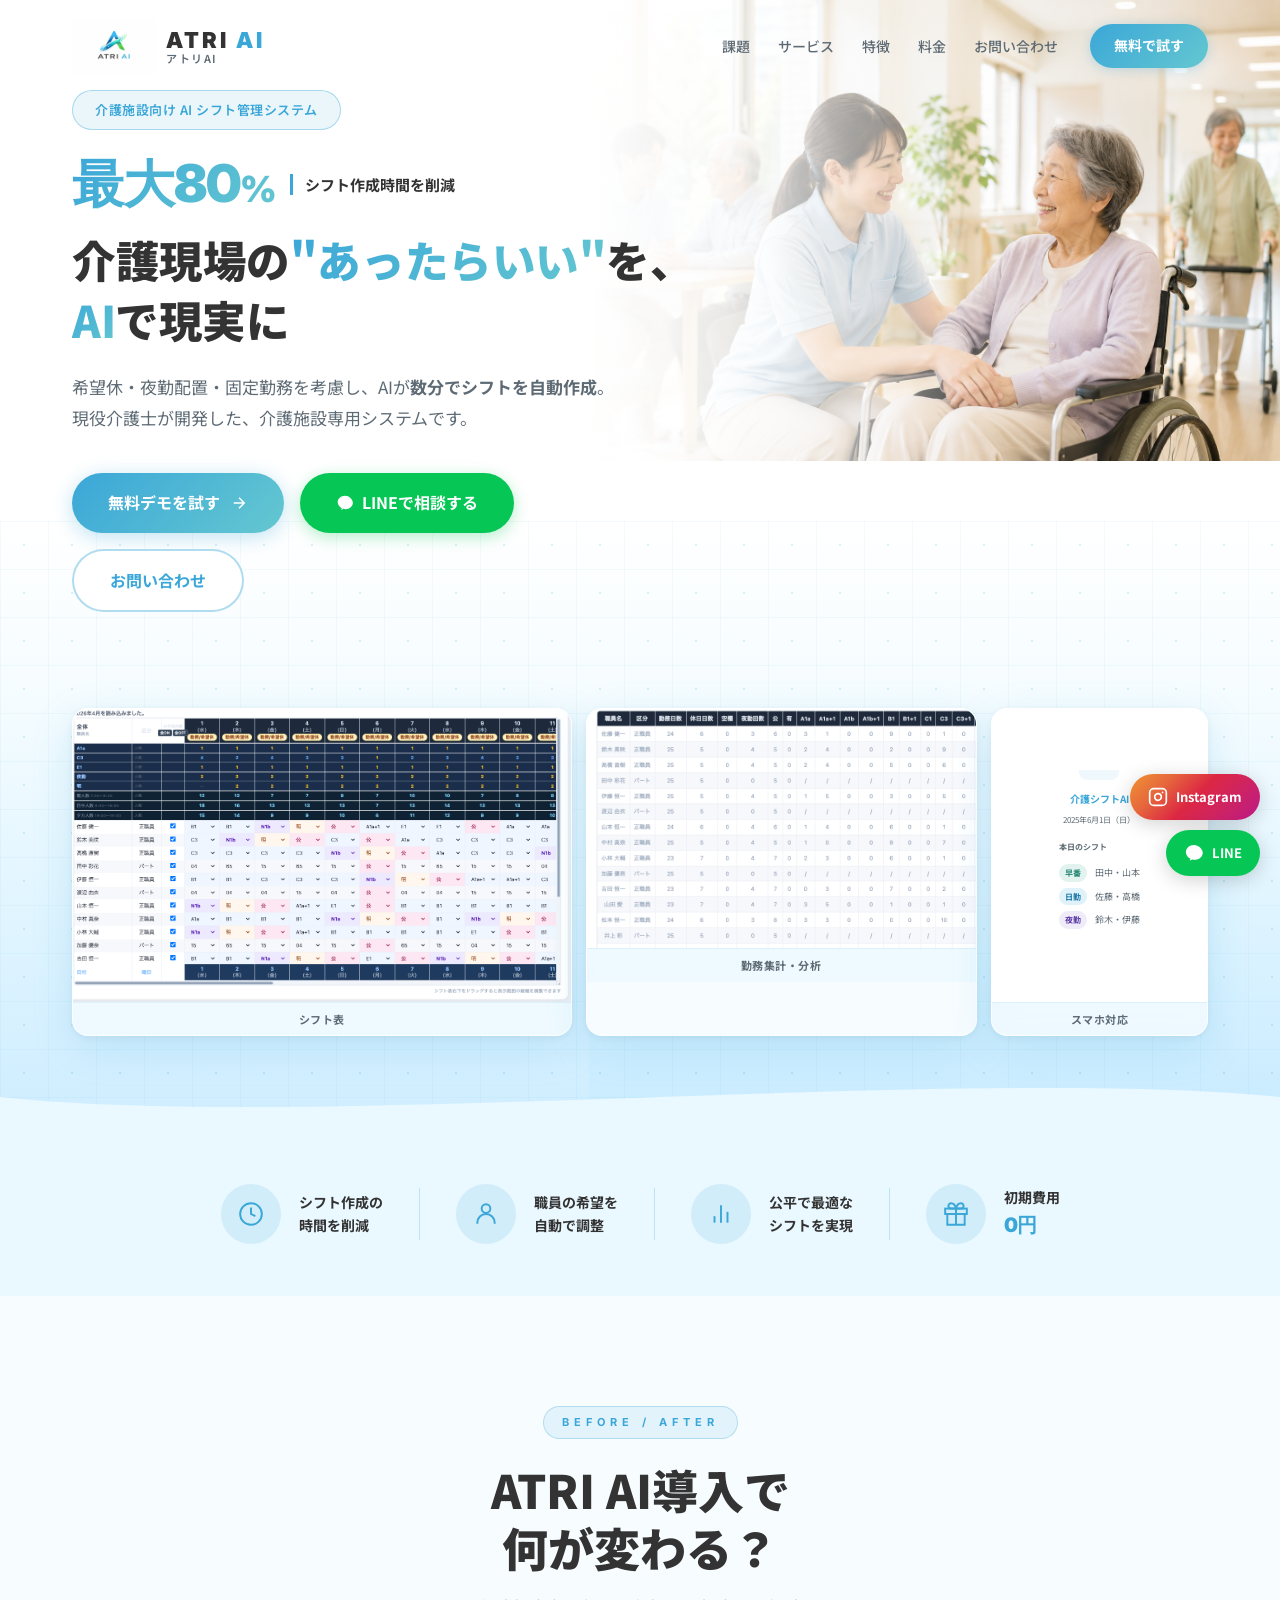
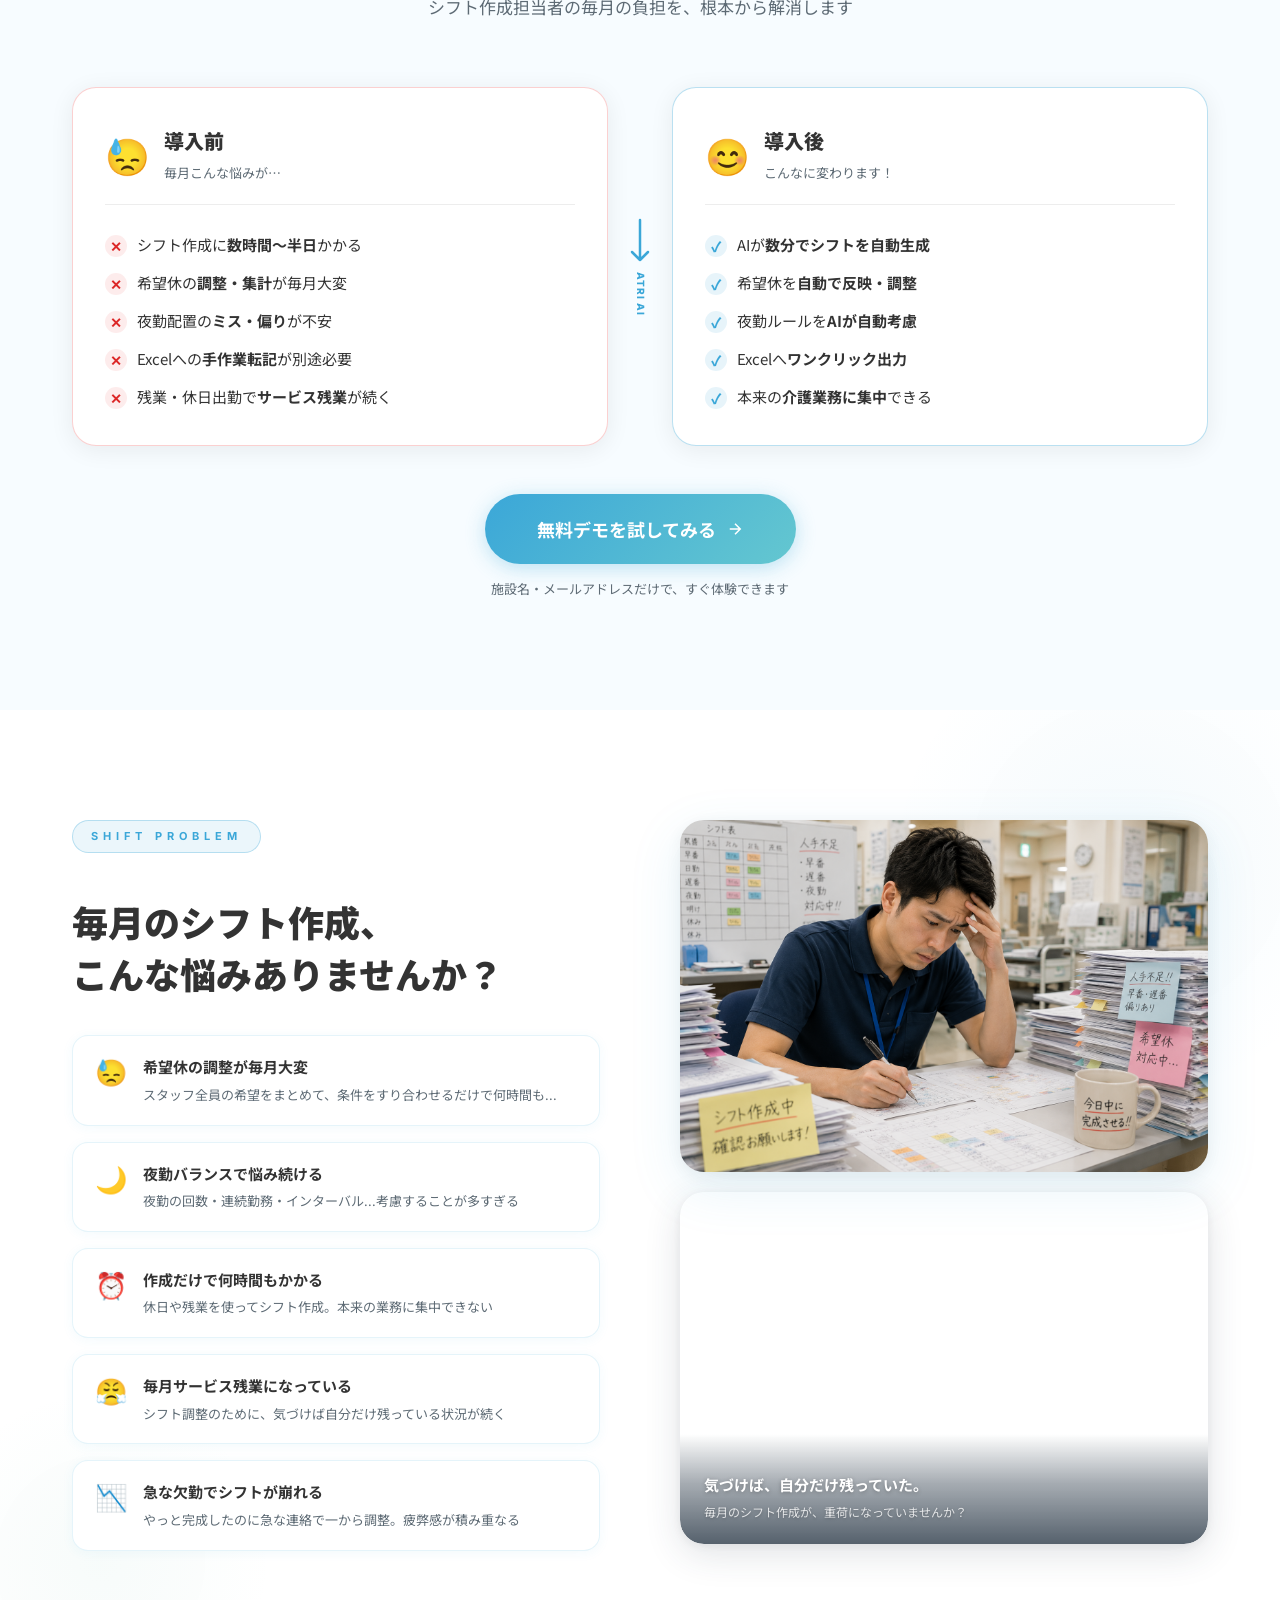
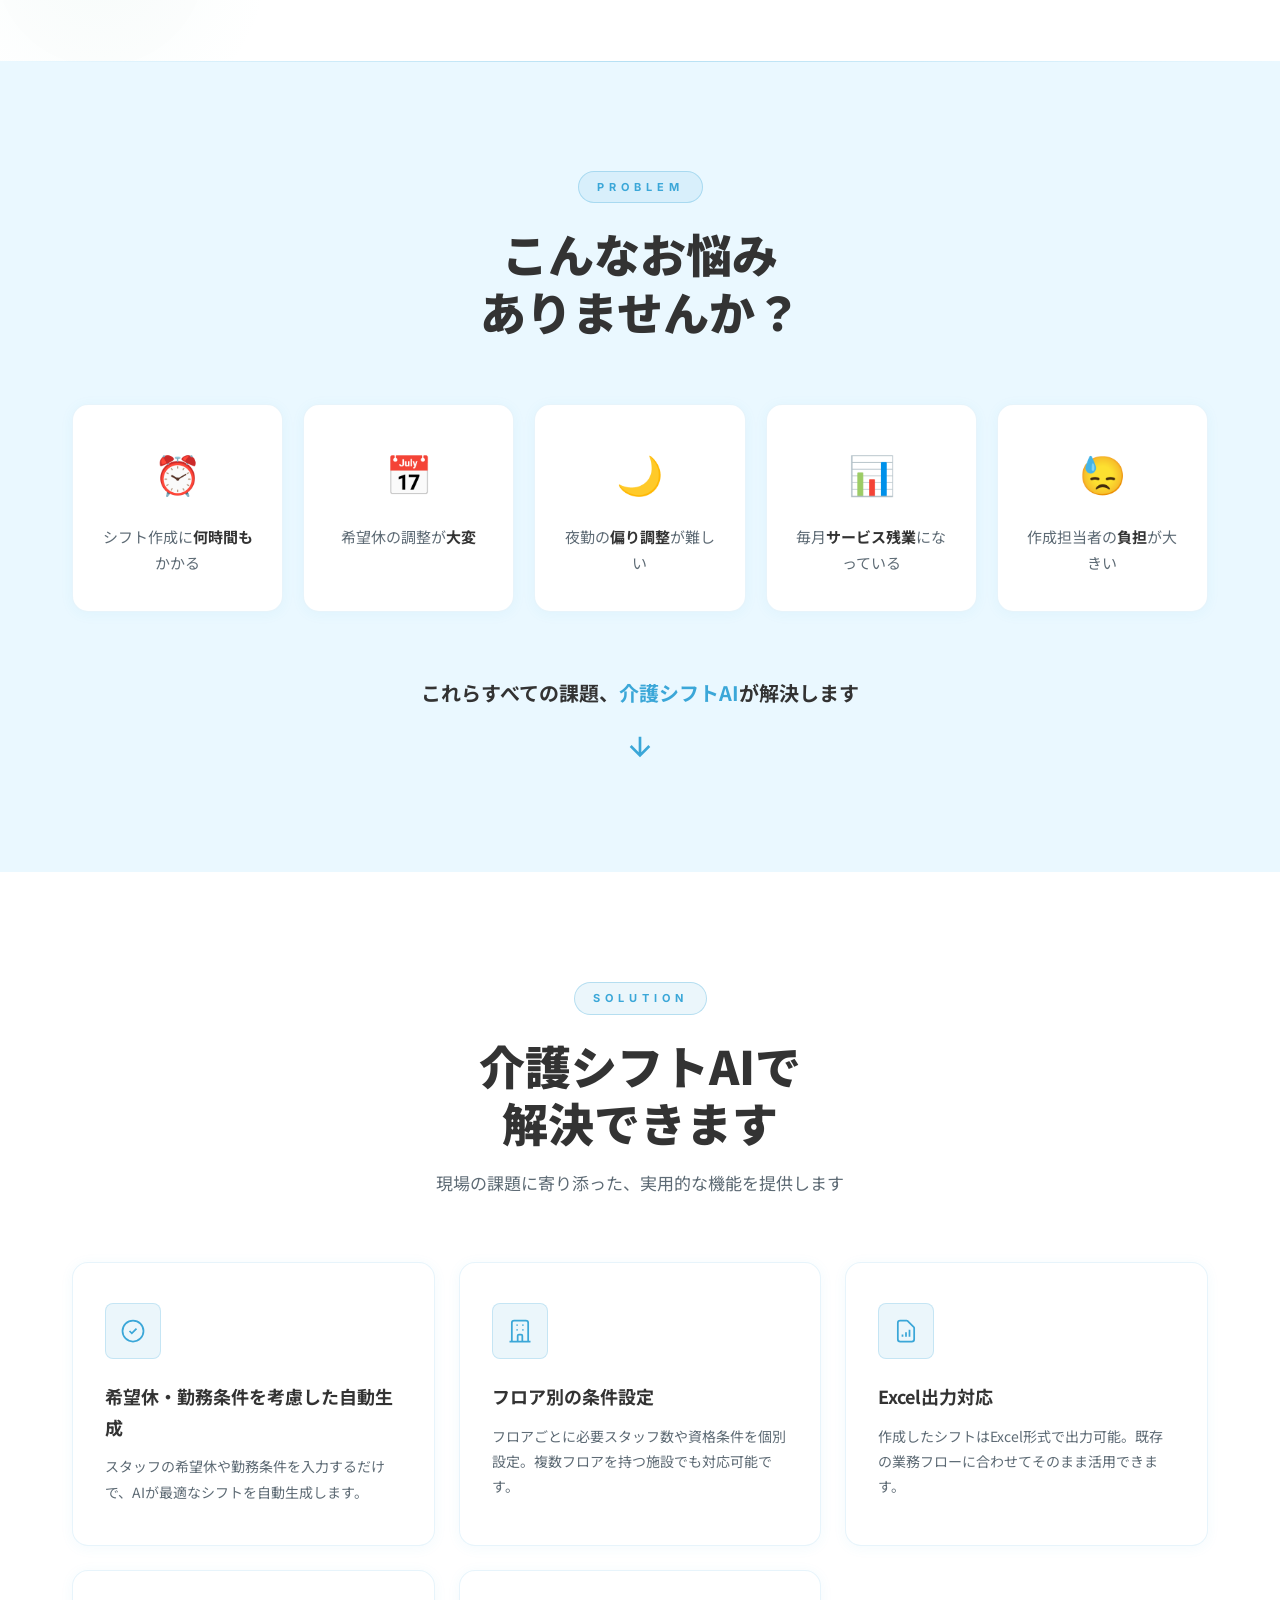
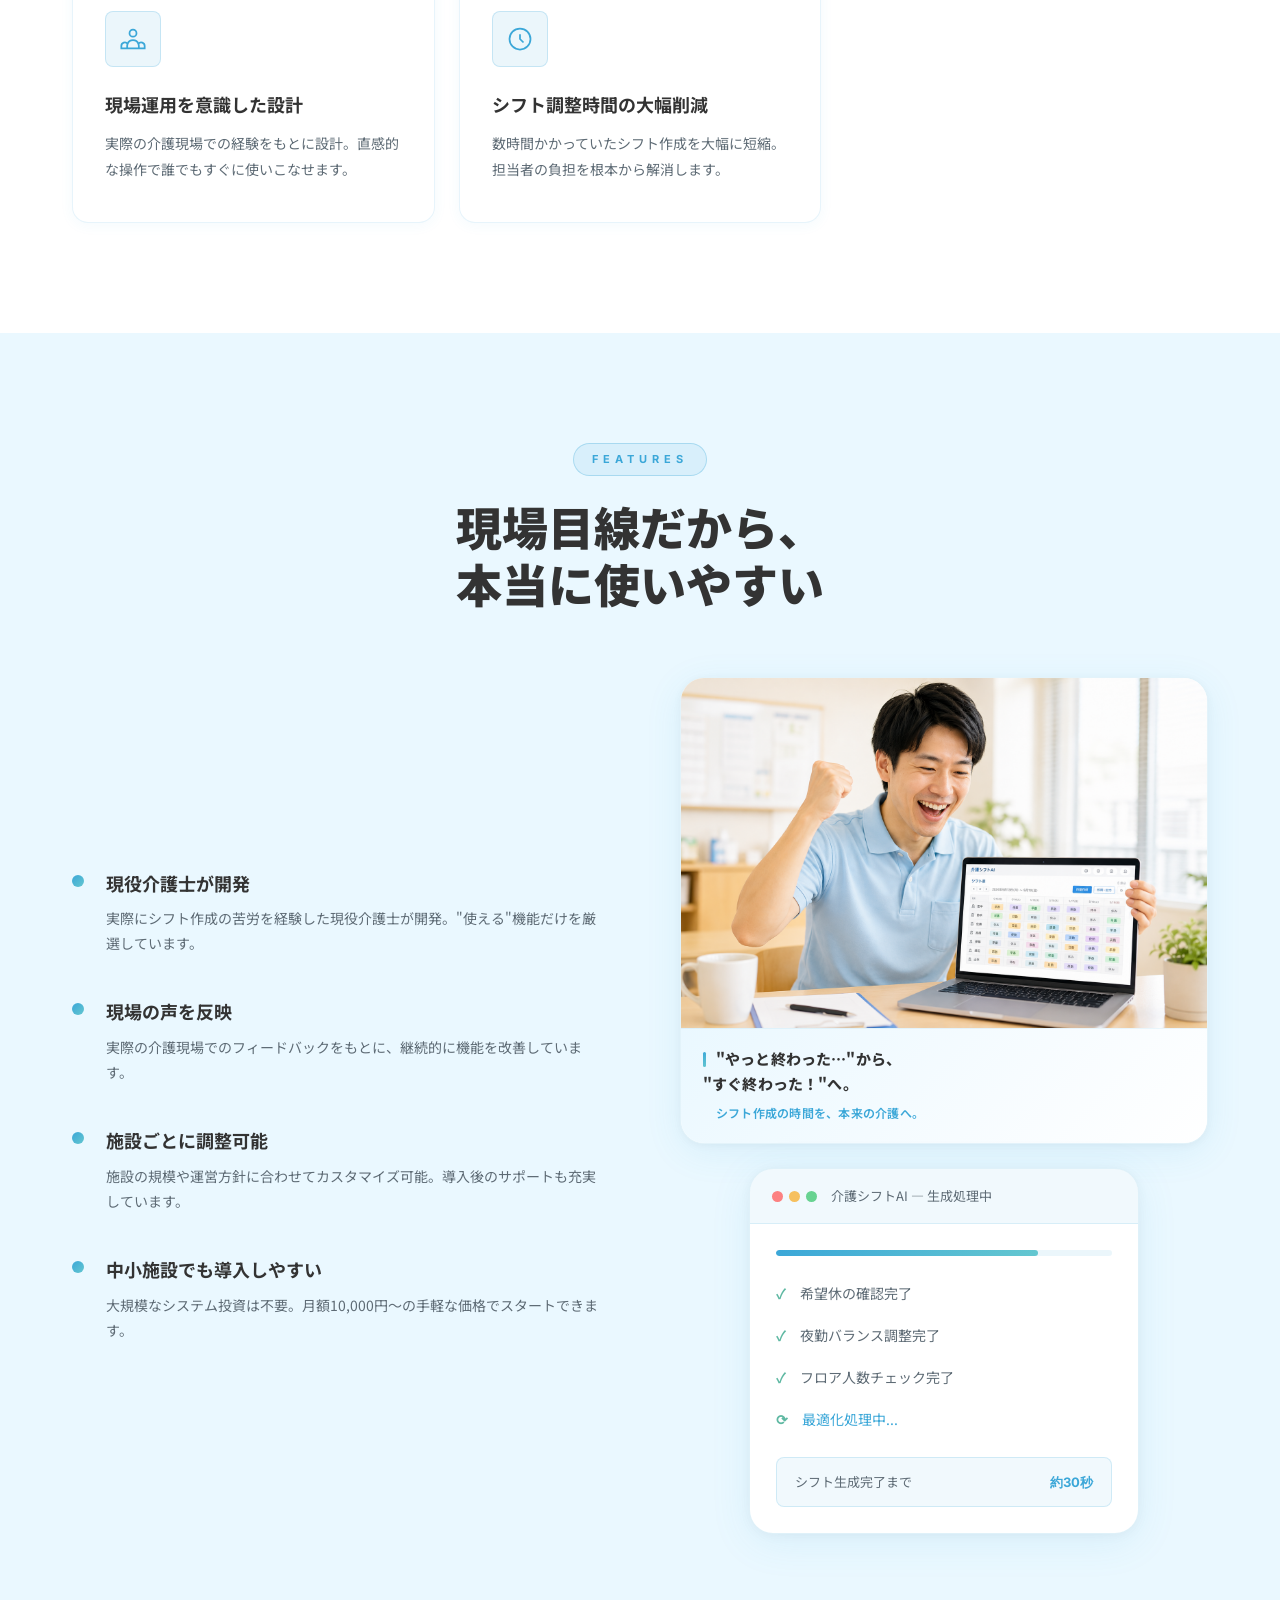
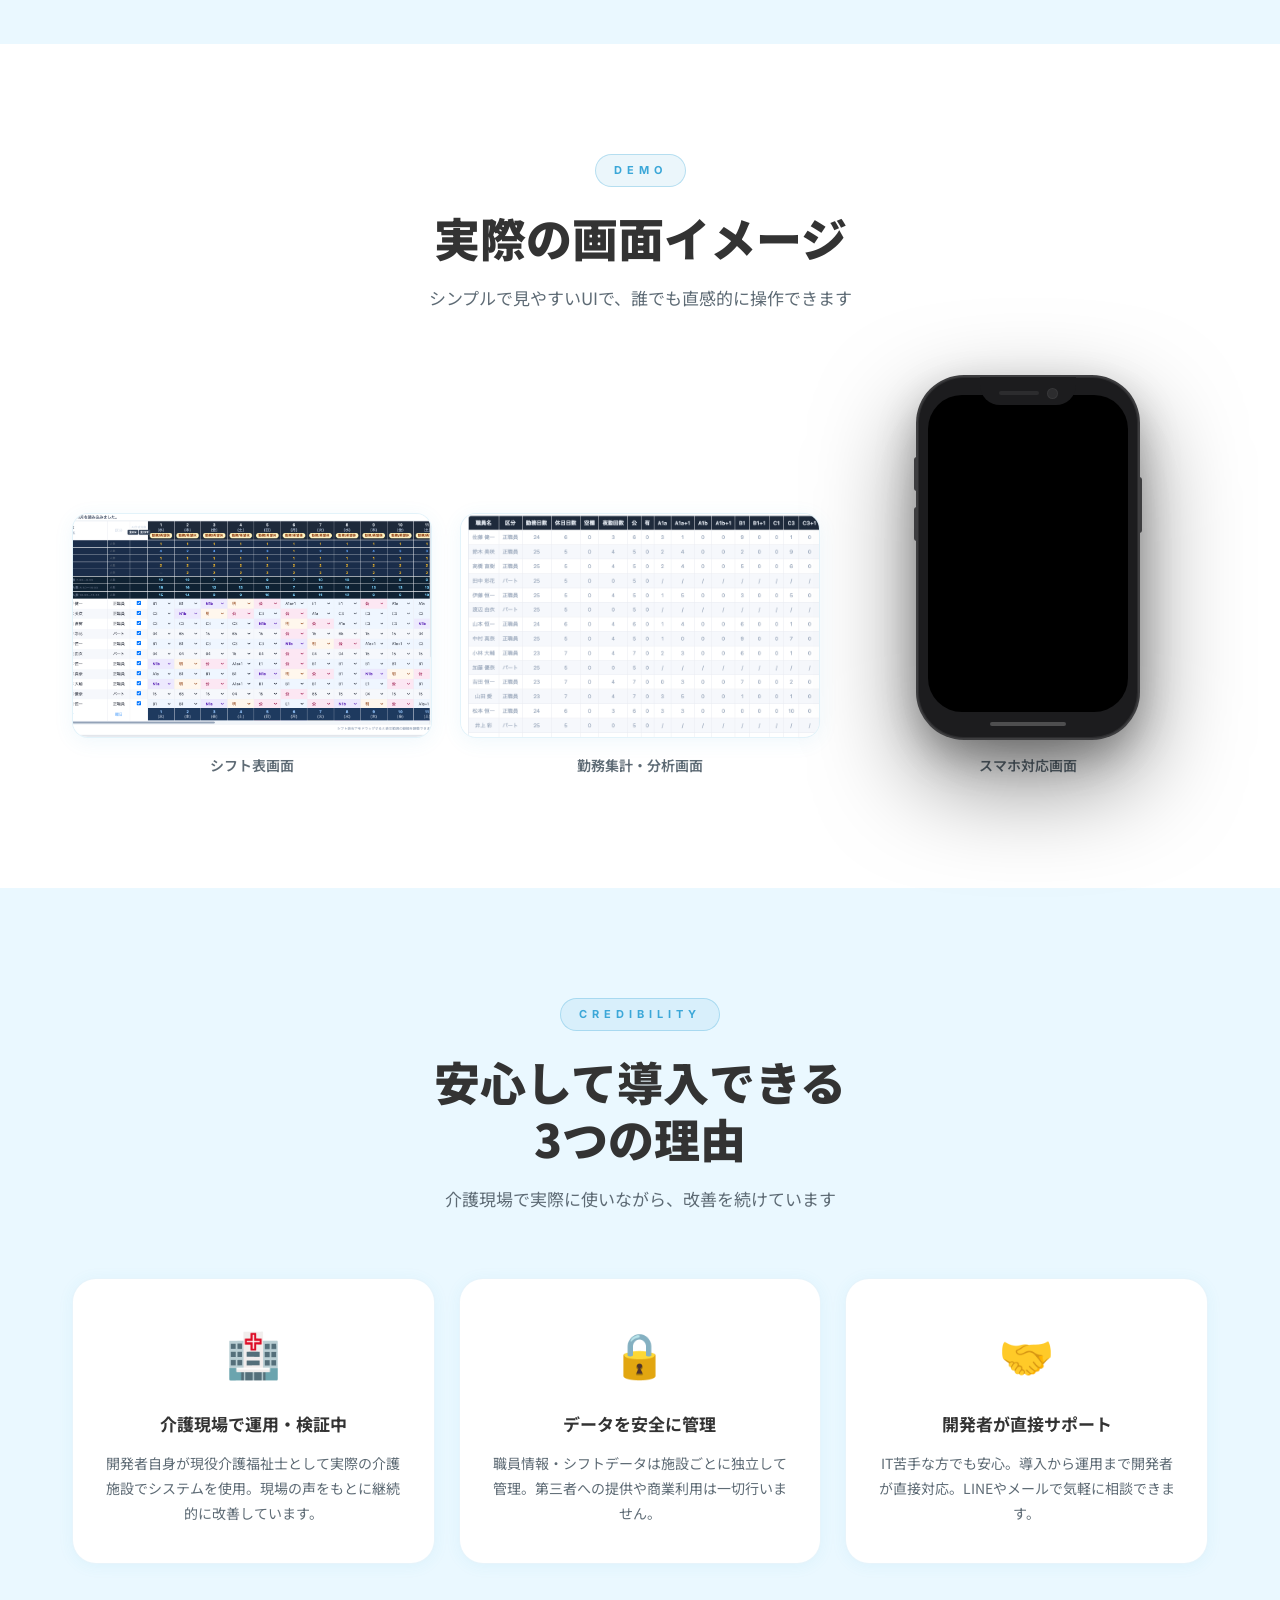
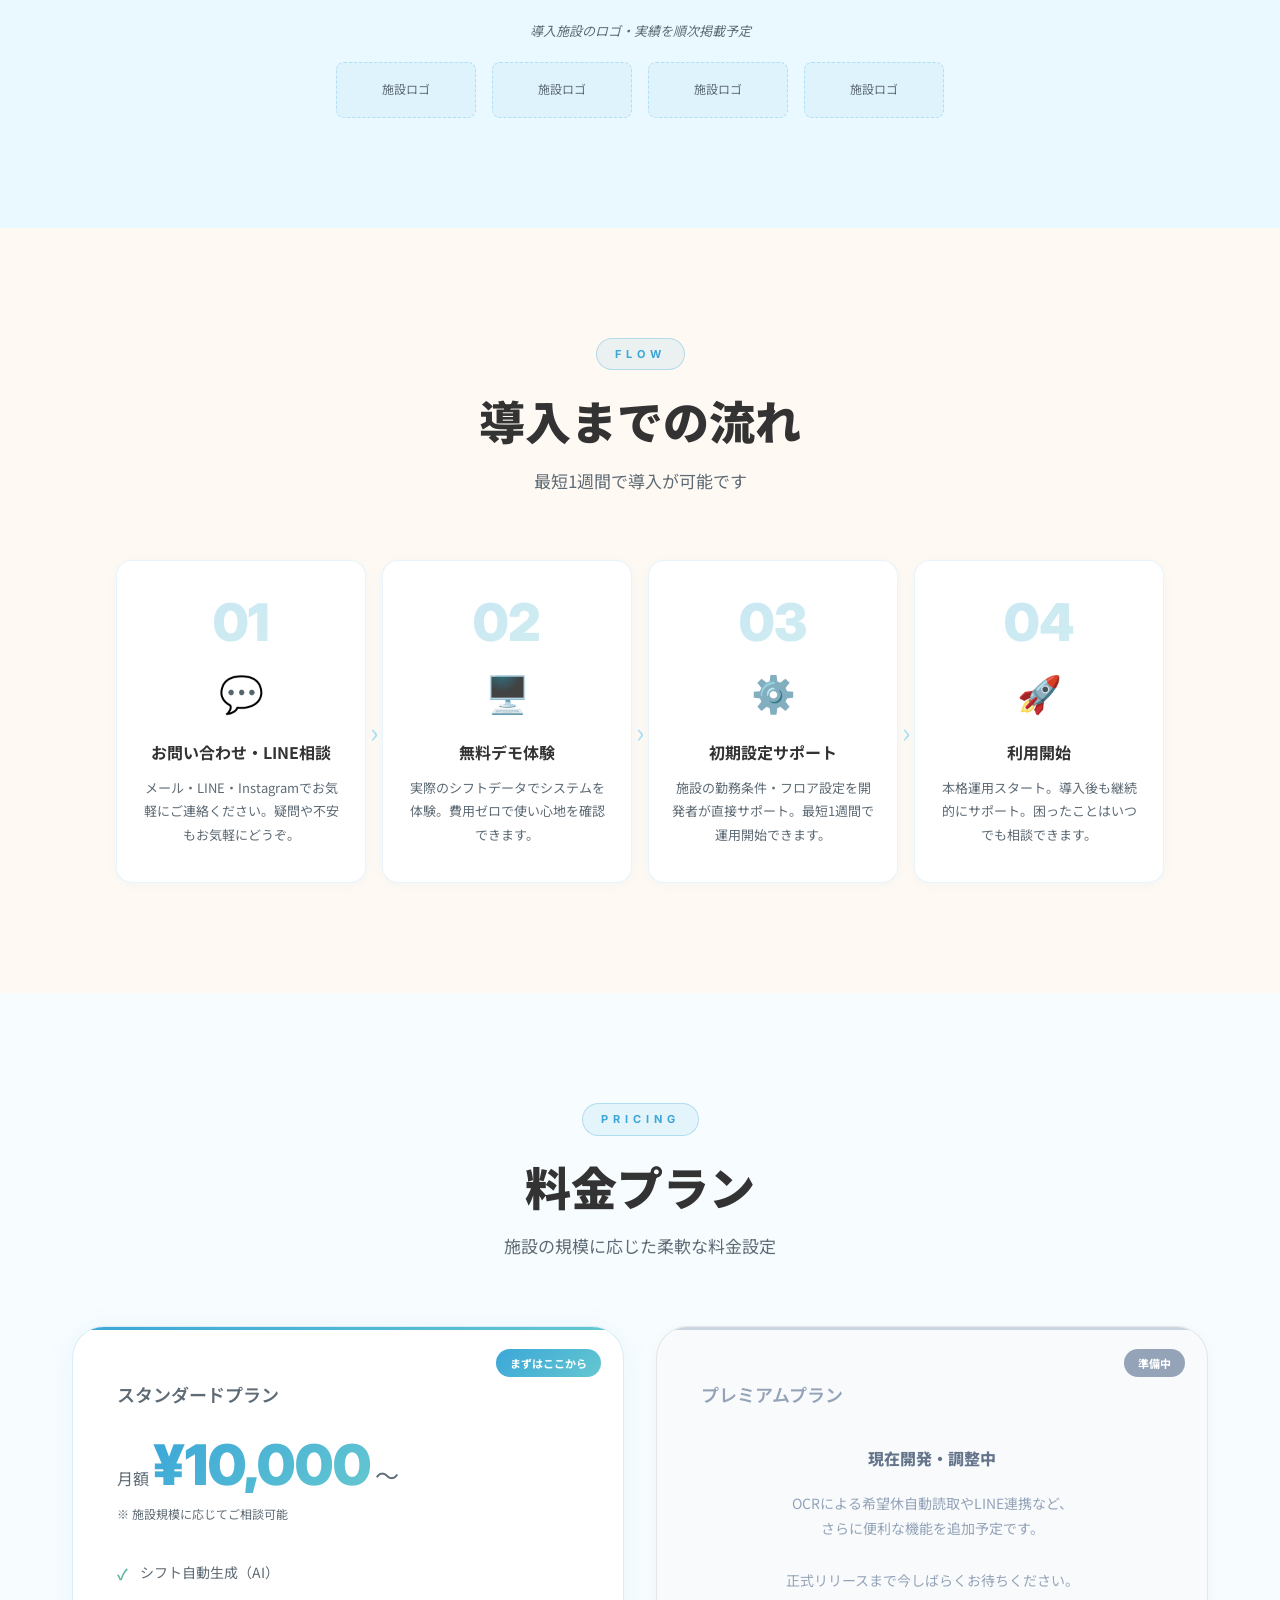
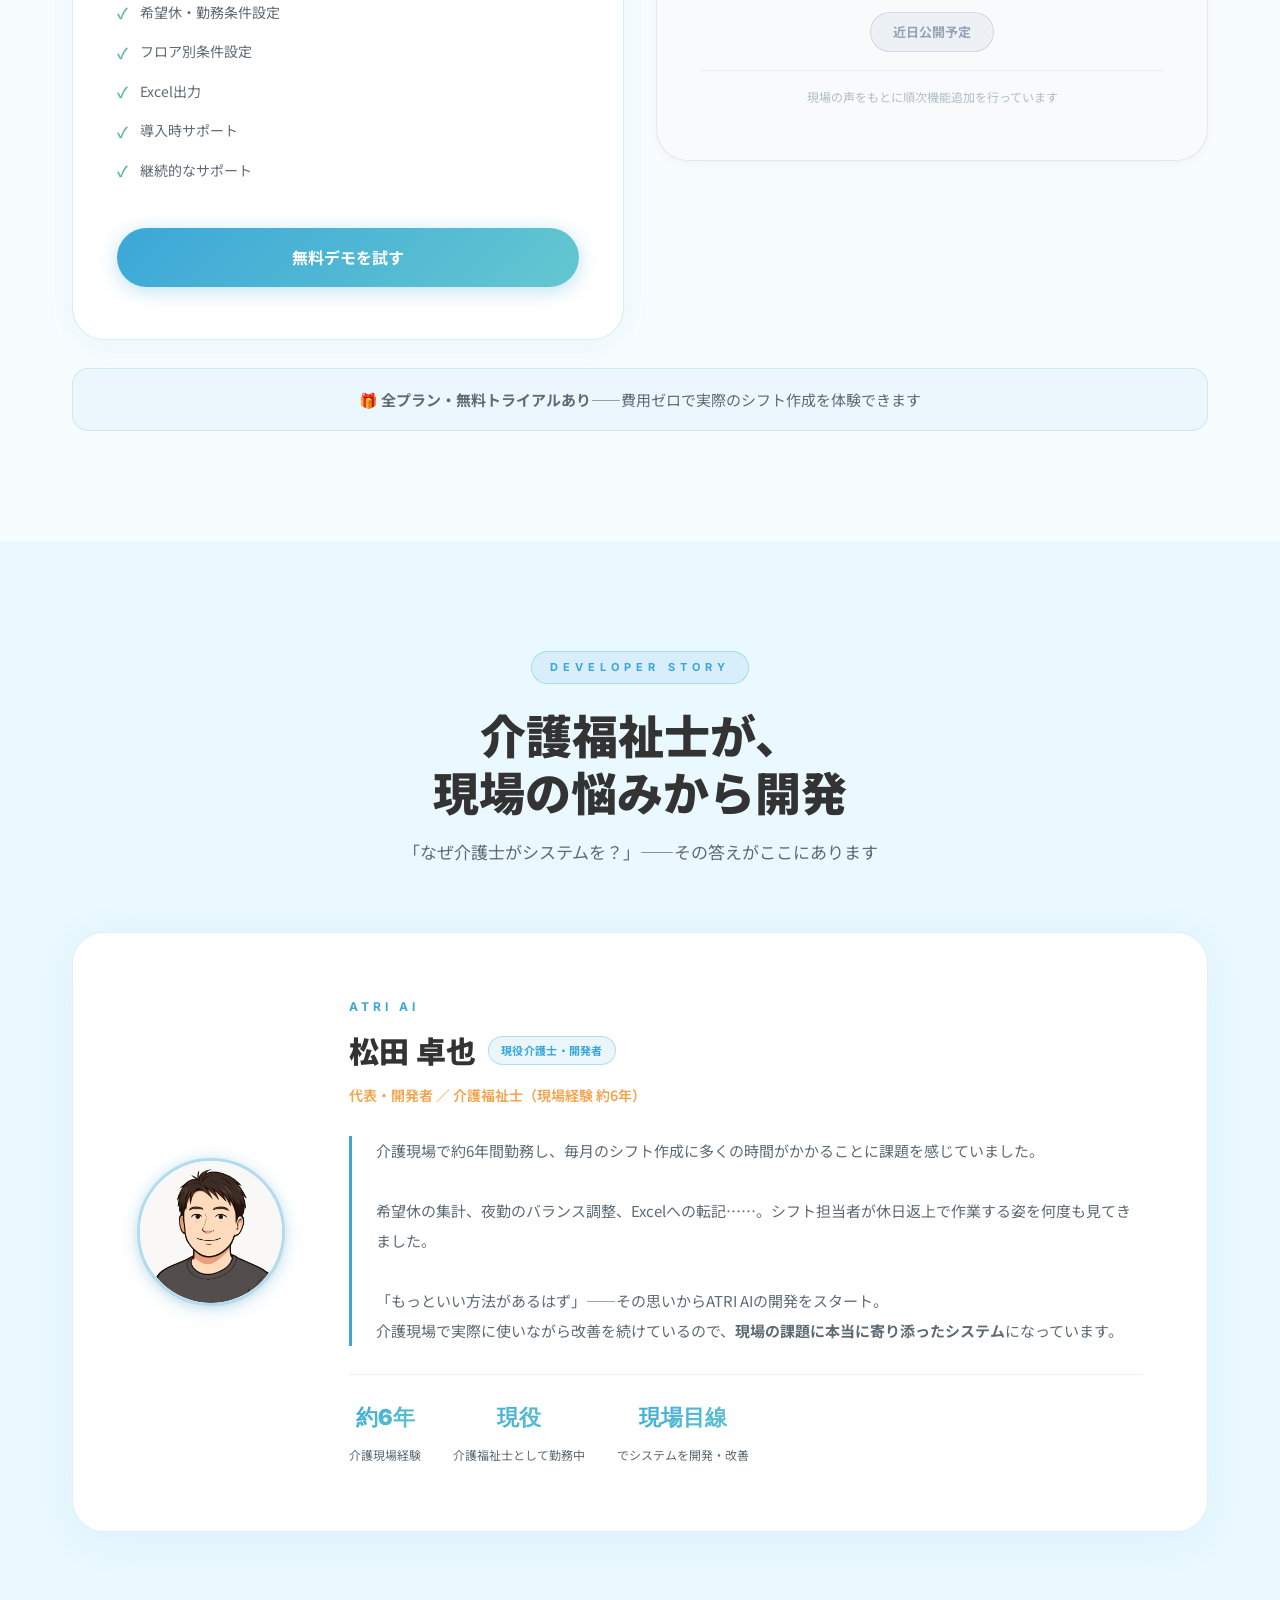
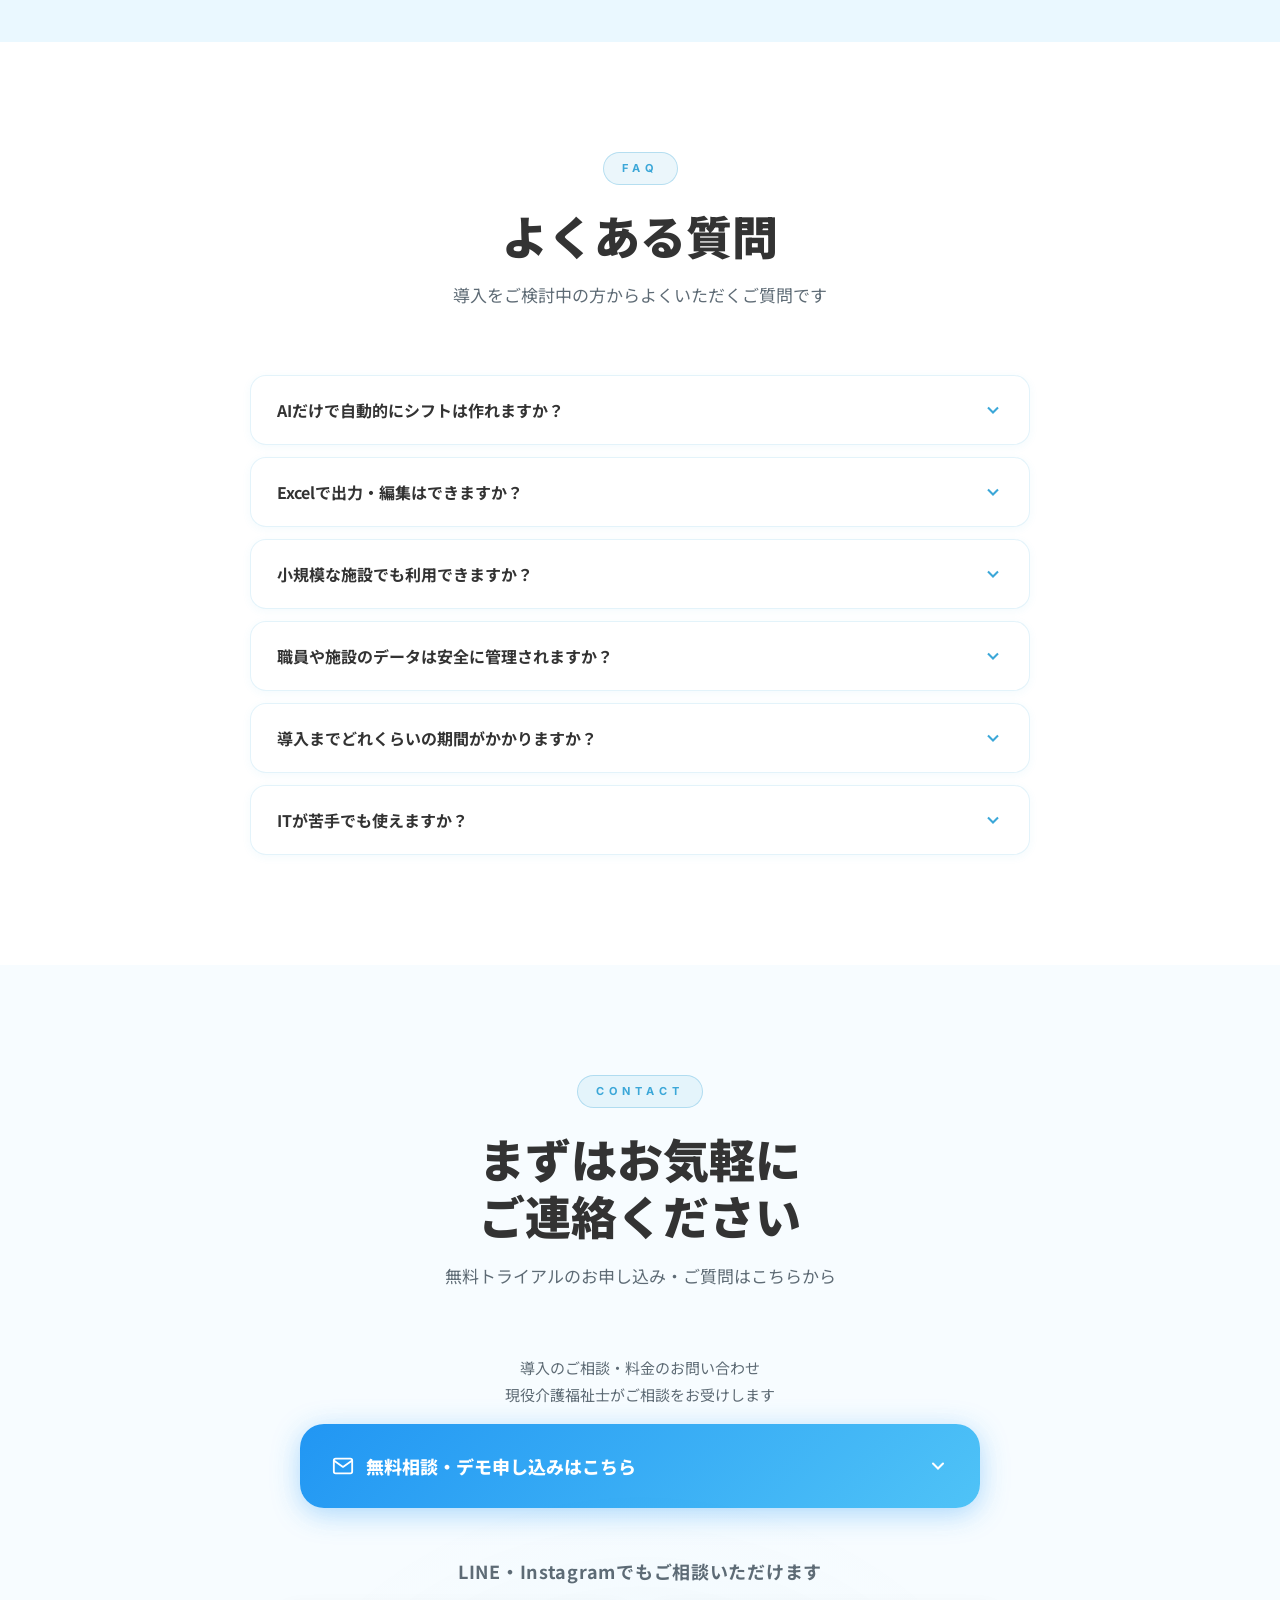
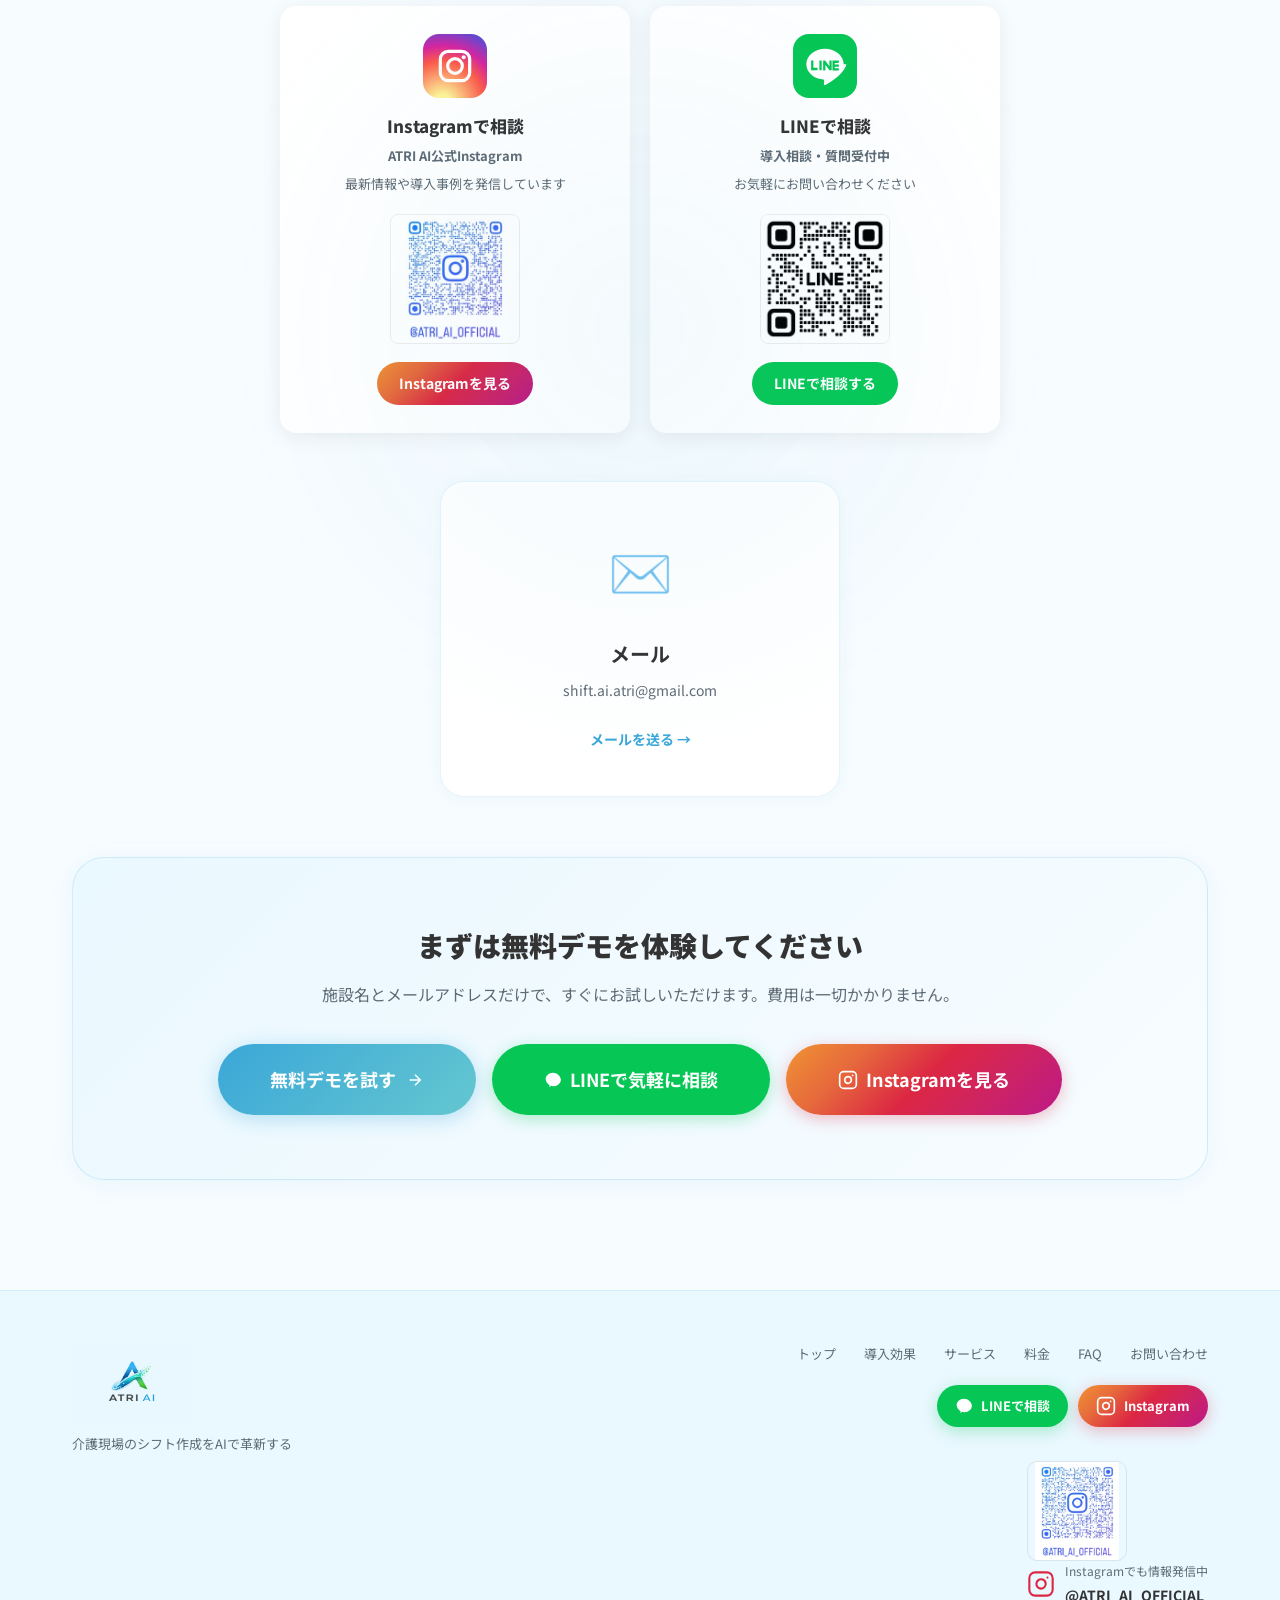
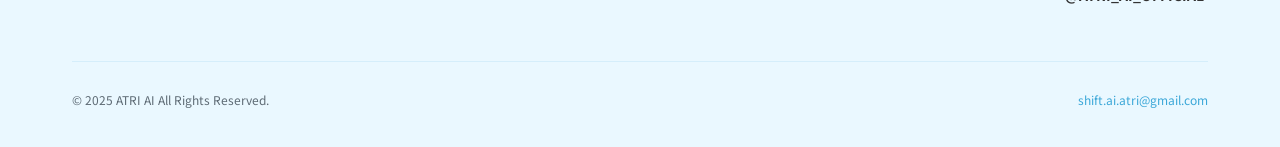
==== commit d3f318ff: "修正内容" ====
--- a/index.html
+++ b/index.html
@@ -763,24 +763,20 @@
           <a href="https://shift-app-1w01.onrender.com/" target="_blank" rel="noopener noreferrer" class="btn btn-primary pricing-btn">無料デモを試す</a>
         </div>
 
-        <!-- プレミアム -->
-        <div class="pricing-card pricing-card-premium" data-delay="100">
-          <div class="pricing-badge pricing-badge-premium">おすすめ</div>
-          <h3 class="pricing-name">プレミアムプラン</h3>
-          <div class="pricing-price">
-            <span class="price-from">月額</span>
-            <span class="price-amount">¥15,000</span>
-            <span class="price-unit">〜</span>
-          </div>
-          <p class="pricing-note">※ 施設規模に応じてご相談可能</p>
-          <ul class="pricing-features">
-            <li><span class="feature-check">✓</span><span>スタンダード全機能</span></li>
-            <li><span class="feature-check feature-check-gold">✓</span><span>OCR機能（希望休の自動読み取り）</span></li>
-            <li><span class="feature-check feature-check-gold">✓</span><span>LINE連携機能</span></li>
-            <li><span class="feature-check feature-check-gold">✓</span><span>優先サポート対応</span></li>
-            <li><span class="feature-check feature-check-gold">✓</span><span>カスタマイズ対応</span></li>
-          </ul>
-          <a href="#contact" class="btn btn-primary pricing-btn">詳細を問い合わせる</a>
+        <!-- プレミアム（準備中）-->
+        <div class="pricing-card pricing-card-coming-soon" data-delay="100" aria-disabled="true">
+          <div class="pricing-badge pricing-badge-coming-soon">準備中</div>
+          <h3 class="pricing-name pricing-name-muted">プレミアムプラン</h3>
+          <div class="pricing-coming-soon-body">
+            <p class="pricing-coming-soon-status">現在開発・調整中</p>
+            <p class="pricing-coming-soon-desc">
+              OCRによる希望休自動読取やLINE連携など、<br>
+              さらに便利な機能を追加予定です。<br><br>
+              正式リリースまで今しばらくお待ちください。
+            </p>
+            <span class="pricing-coming-soon-label">近日公開予定</span>
+            <p class="pricing-coming-soon-voice">現場の声をもとに順次機能追加を行っています</p>
+          </div>
         </div>
 
       </div>
--- a/style.css
+++ b/style.css
@@ -2572,6 +2572,66 @@
   background: var(--grad-accent);
 }
 .feature-check-gold { color: var(--color-warm) !important; }
+
+/* ── プレミアムプラン（準備中）── */
+.pricing-card-coming-soon {
+  background: #f8fafc;
+  border-color: rgba(0, 0, 0, 0.08);
+  box-shadow: 0 2px 12px rgba(0, 0, 0, 0.04);
+  opacity: 0.78;
+  pointer-events: none;
+}
+.pricing-card-coming-soon::before {
+  background: #cbd5e0;
+}
+.pricing-card-coming-soon:hover {
+  transform: none;
+  box-shadow: 0 2px 12px rgba(0, 0, 0, 0.04);
+}
+.pricing-badge-coming-soon {
+  background: #94a3b8;
+}
+.pricing-name-muted {
+  color: #94a3b8;
+}
+.pricing-coming-soon-body {
+  display: flex;
+  flex-direction: column;
+  align-items: center;
+  text-align: center;
+  gap: 18px;
+  padding-top: 8px;
+}
+.pricing-coming-soon-status {
+  font-size: 16px;
+  font-weight: 800;
+  color: #64748b;
+  margin: 0;
+}
+.pricing-coming-soon-desc {
+  font-size: 14px;
+  line-height: 1.85;
+  color: #94a3b8;
+  margin: 0;
+}
+.pricing-coming-soon-label {
+  display: inline-block;
+  padding: 8px 22px;
+  background: rgba(148, 163, 184, 0.10);
+  border: 1.5px solid rgba(148, 163, 184, 0.30);
+  border-radius: var(--r-full);
+  font-size: 13px;
+  font-weight: 700;
+  color: #94a3b8;
+}
+.pricing-coming-soon-voice {
+  font-size: 12px;
+  color: #b0bec5;
+  border-top: 1px solid rgba(0, 0, 0, 0.06);
+  padding-top: 16px;
+  margin: 0;
+  width: 100%;
+}
 
 .pricing-trial-note {
   margin-top: 28px;
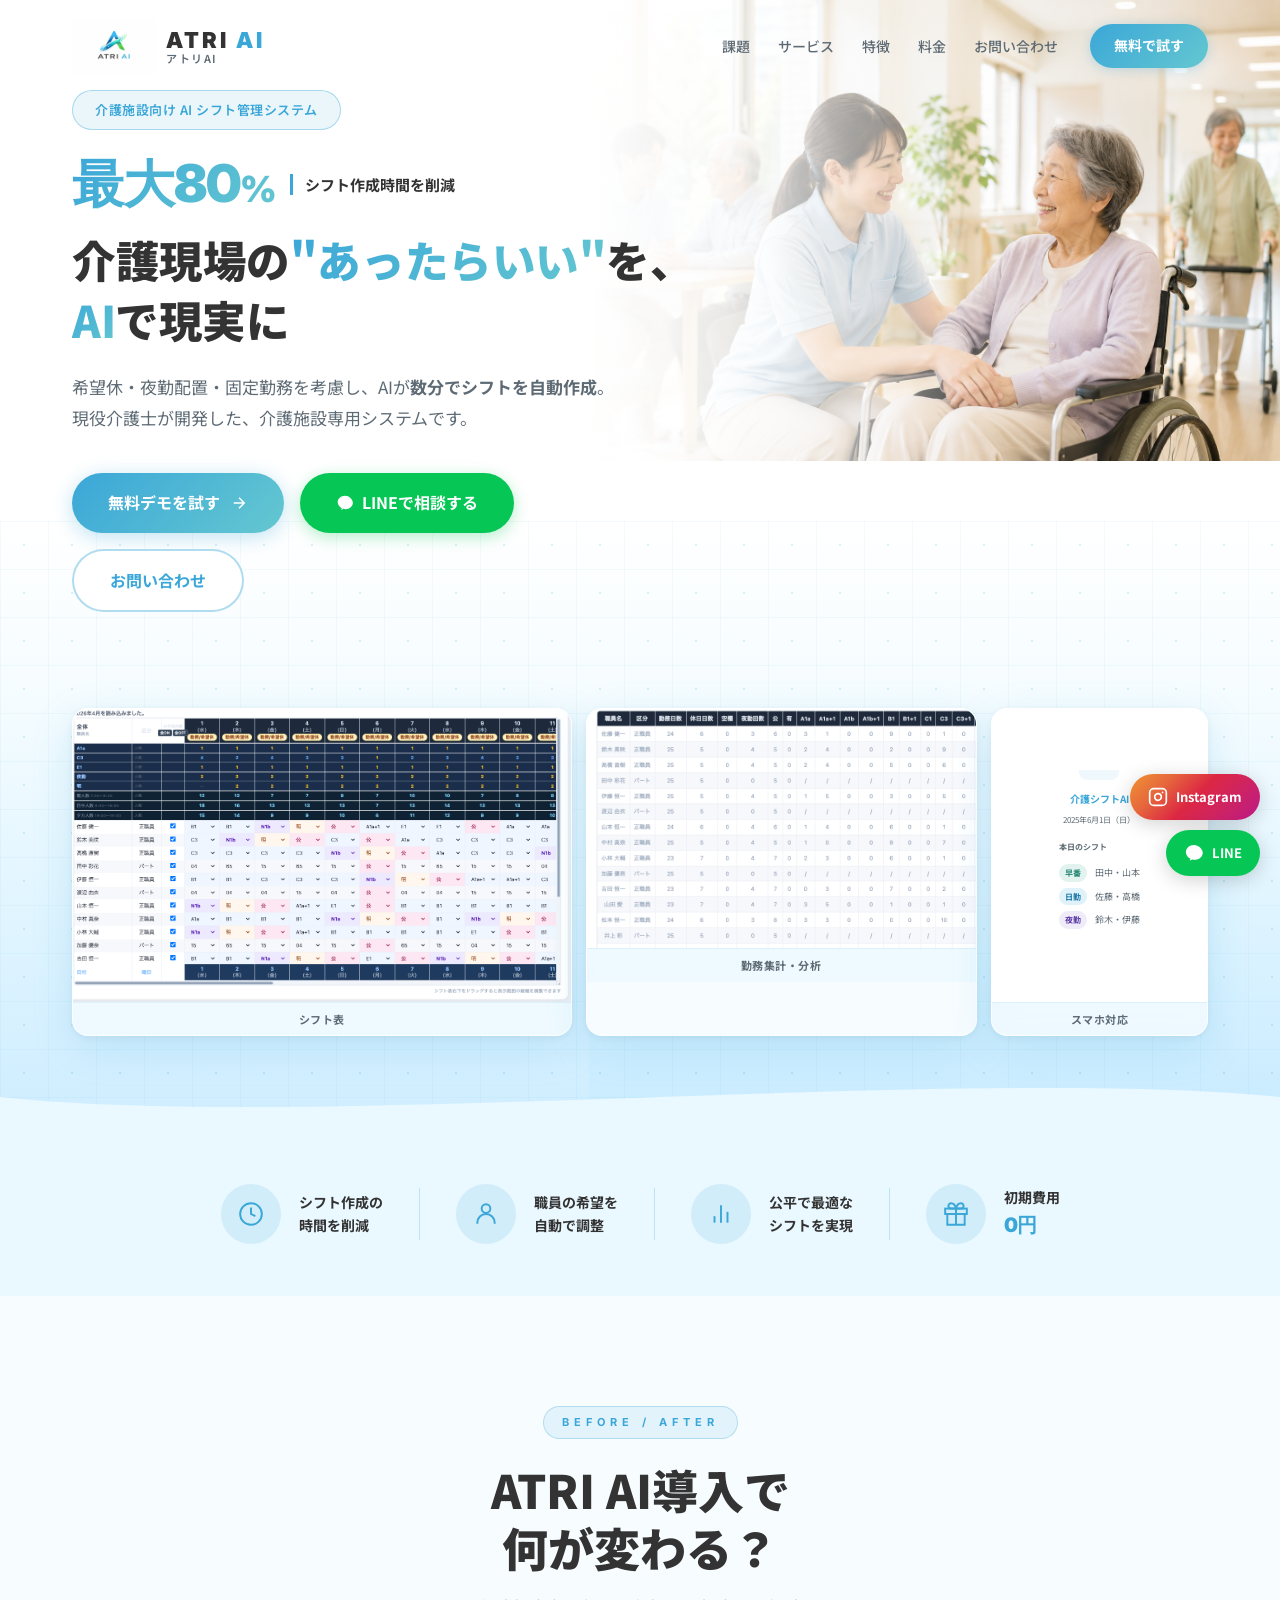
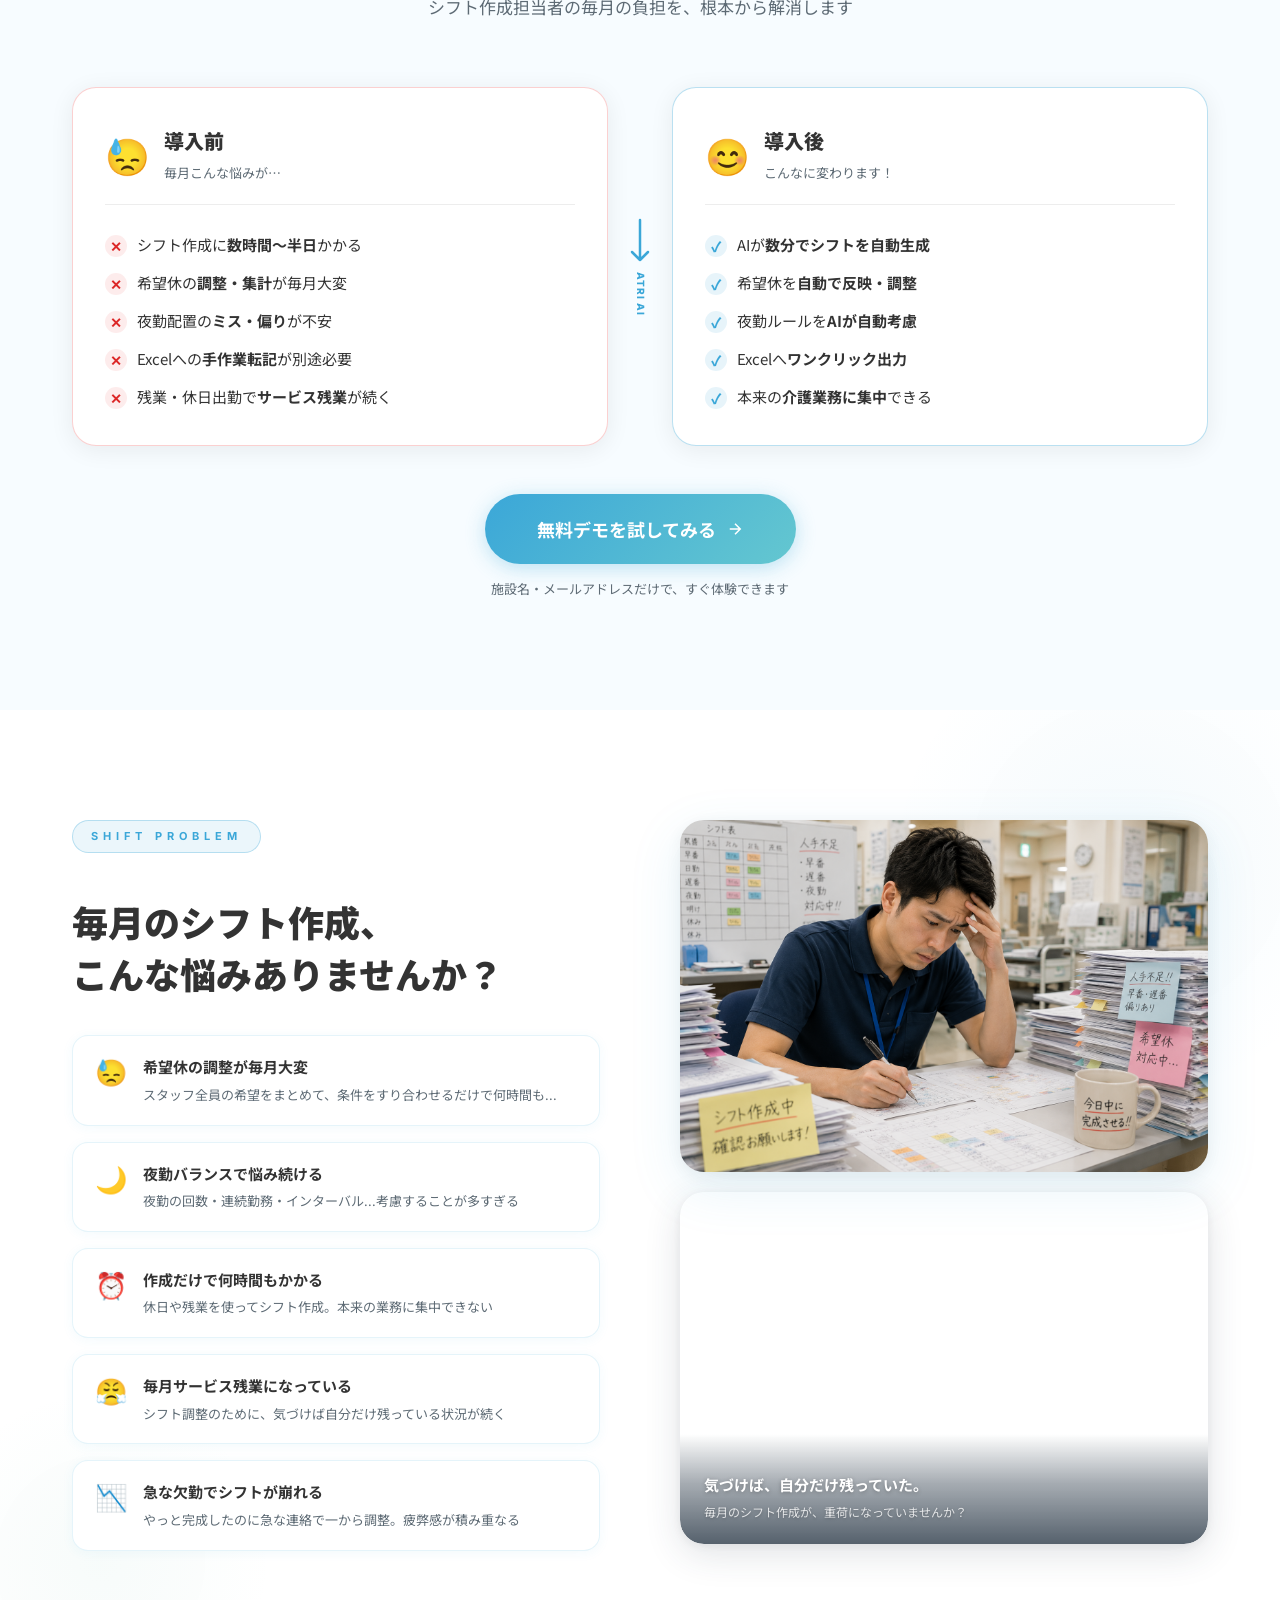
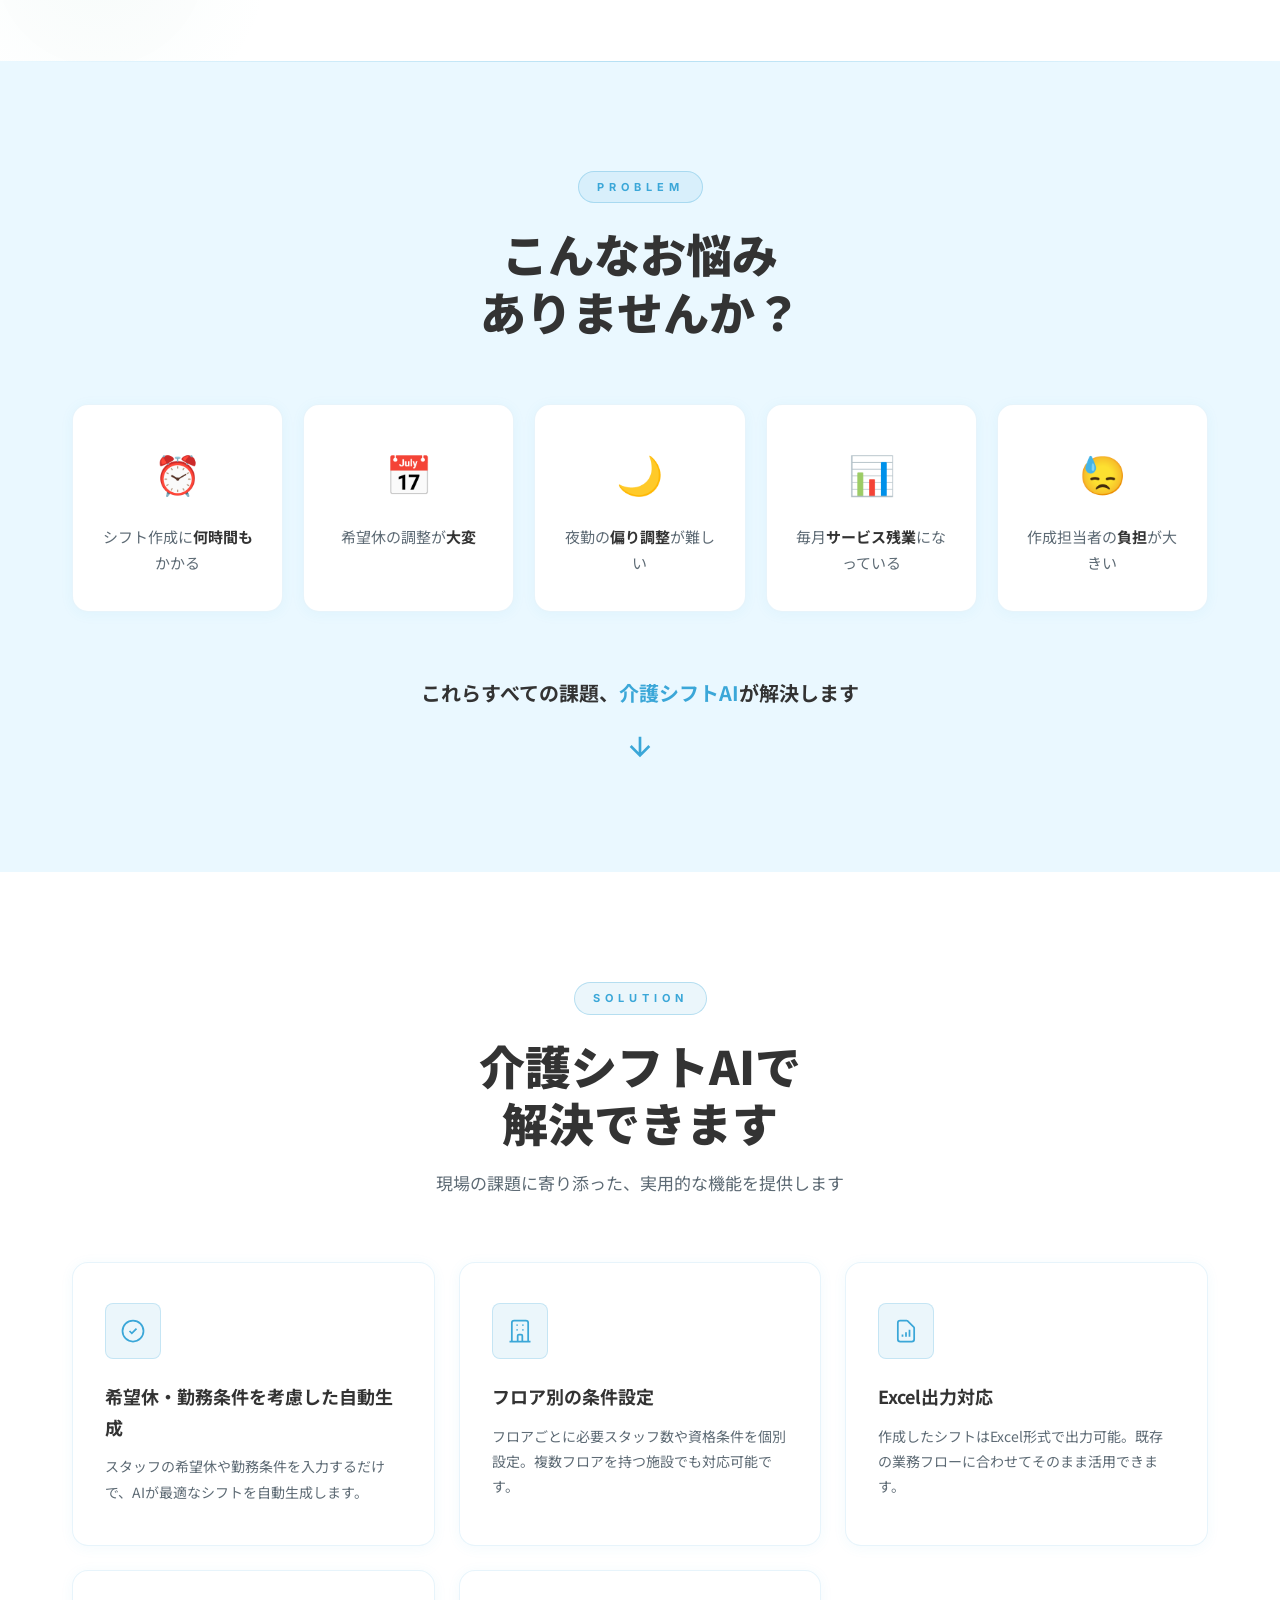
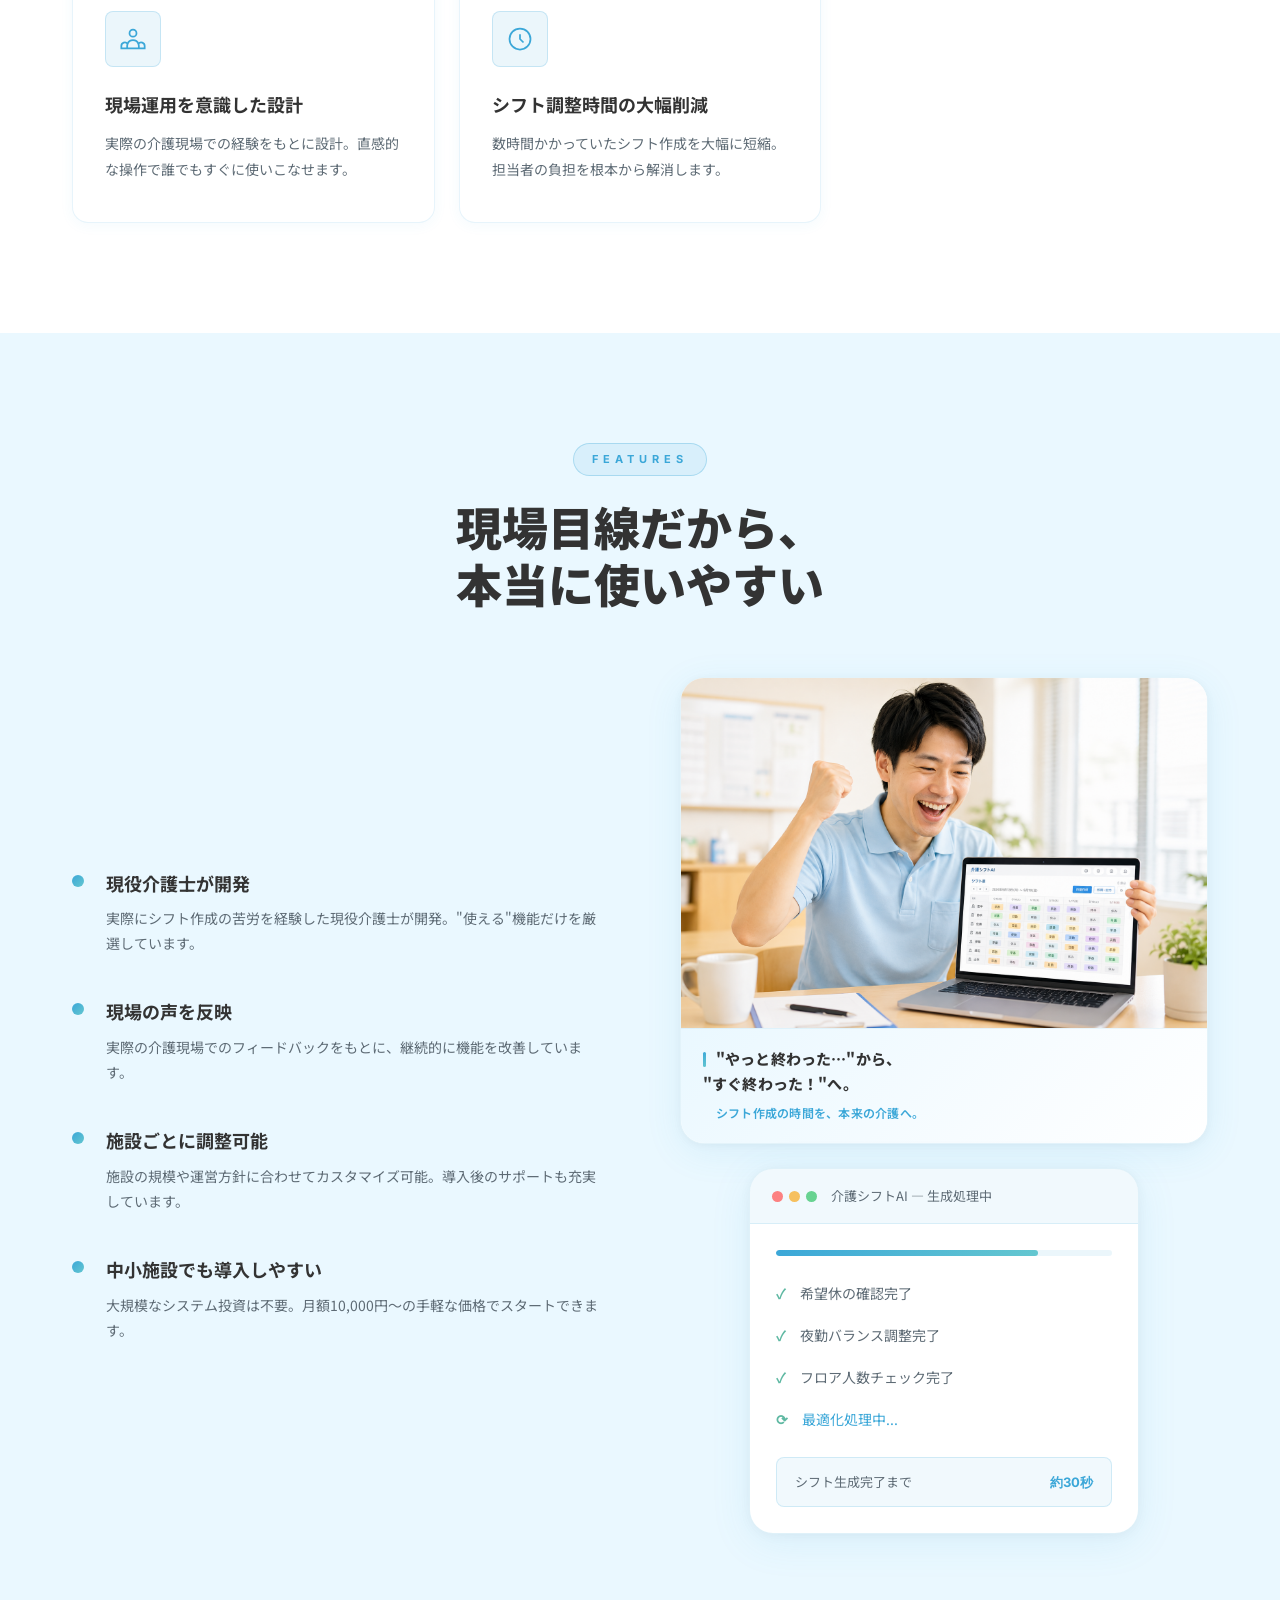
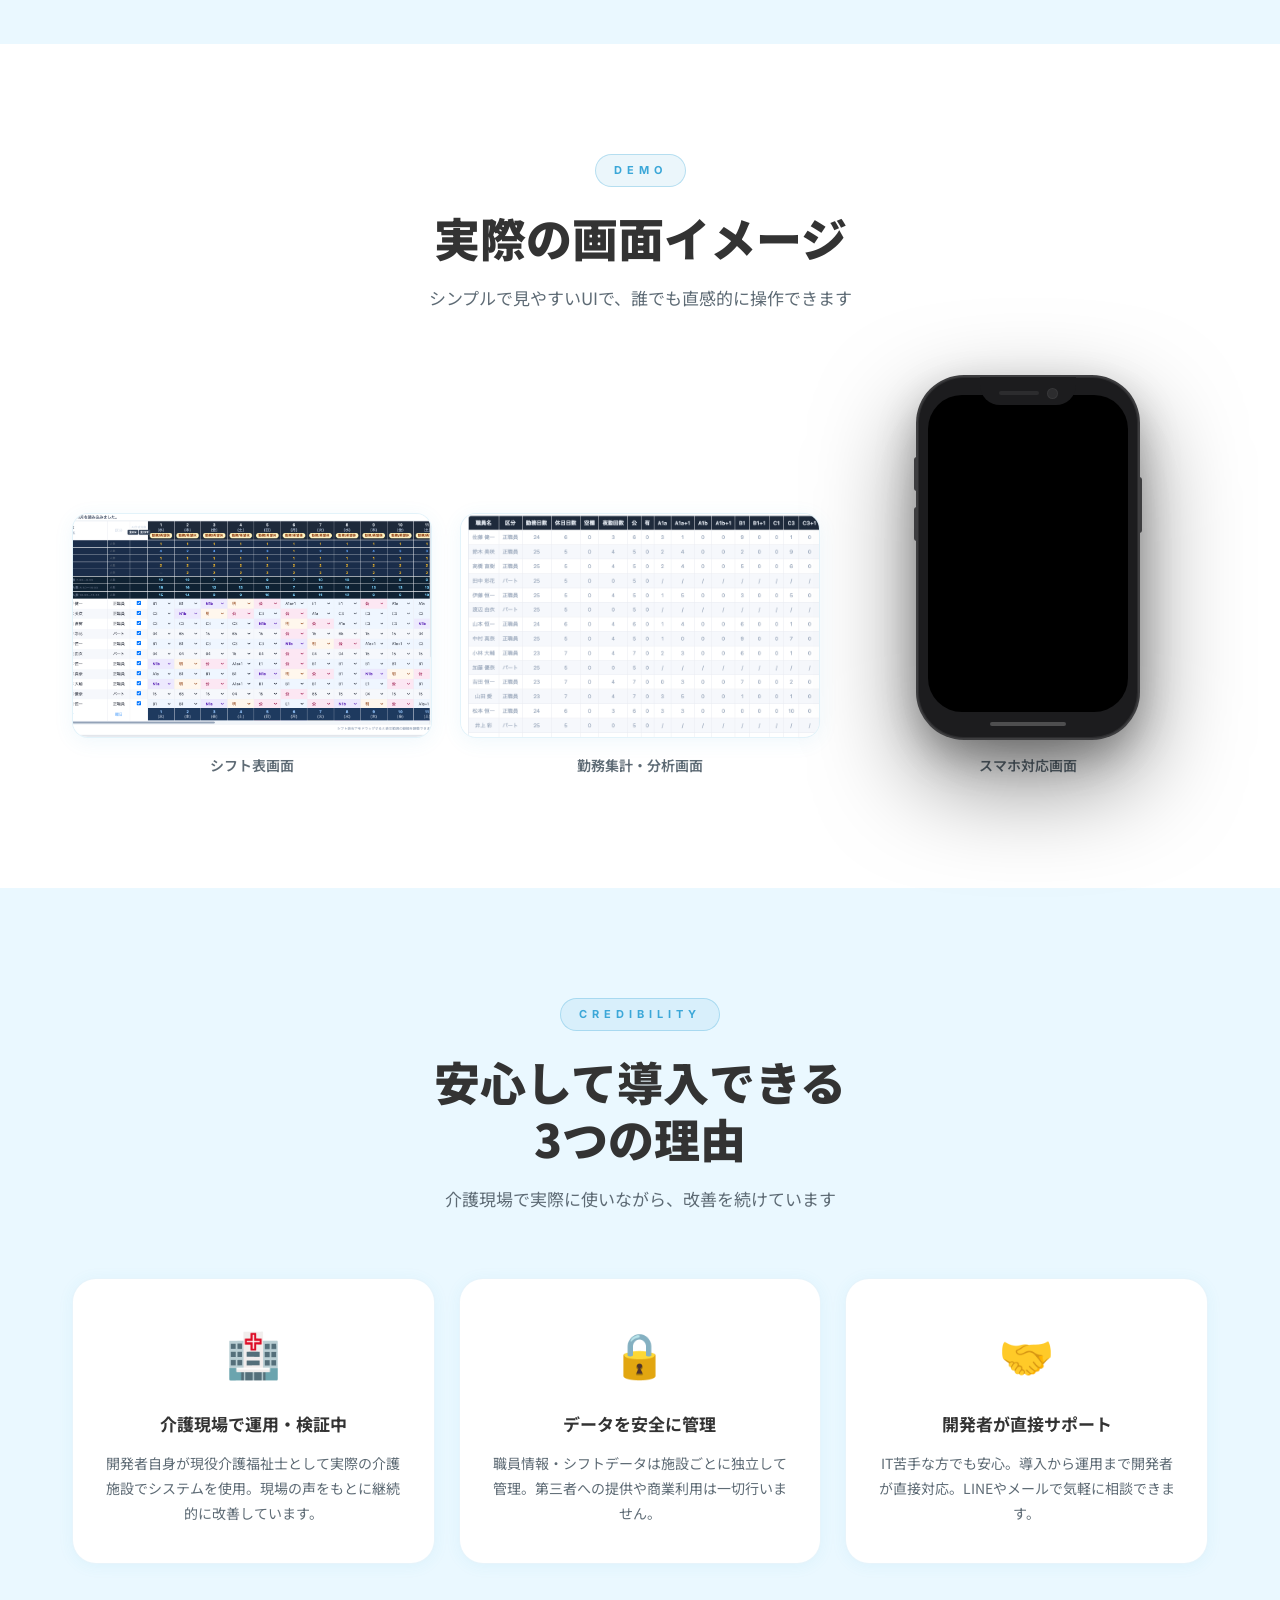
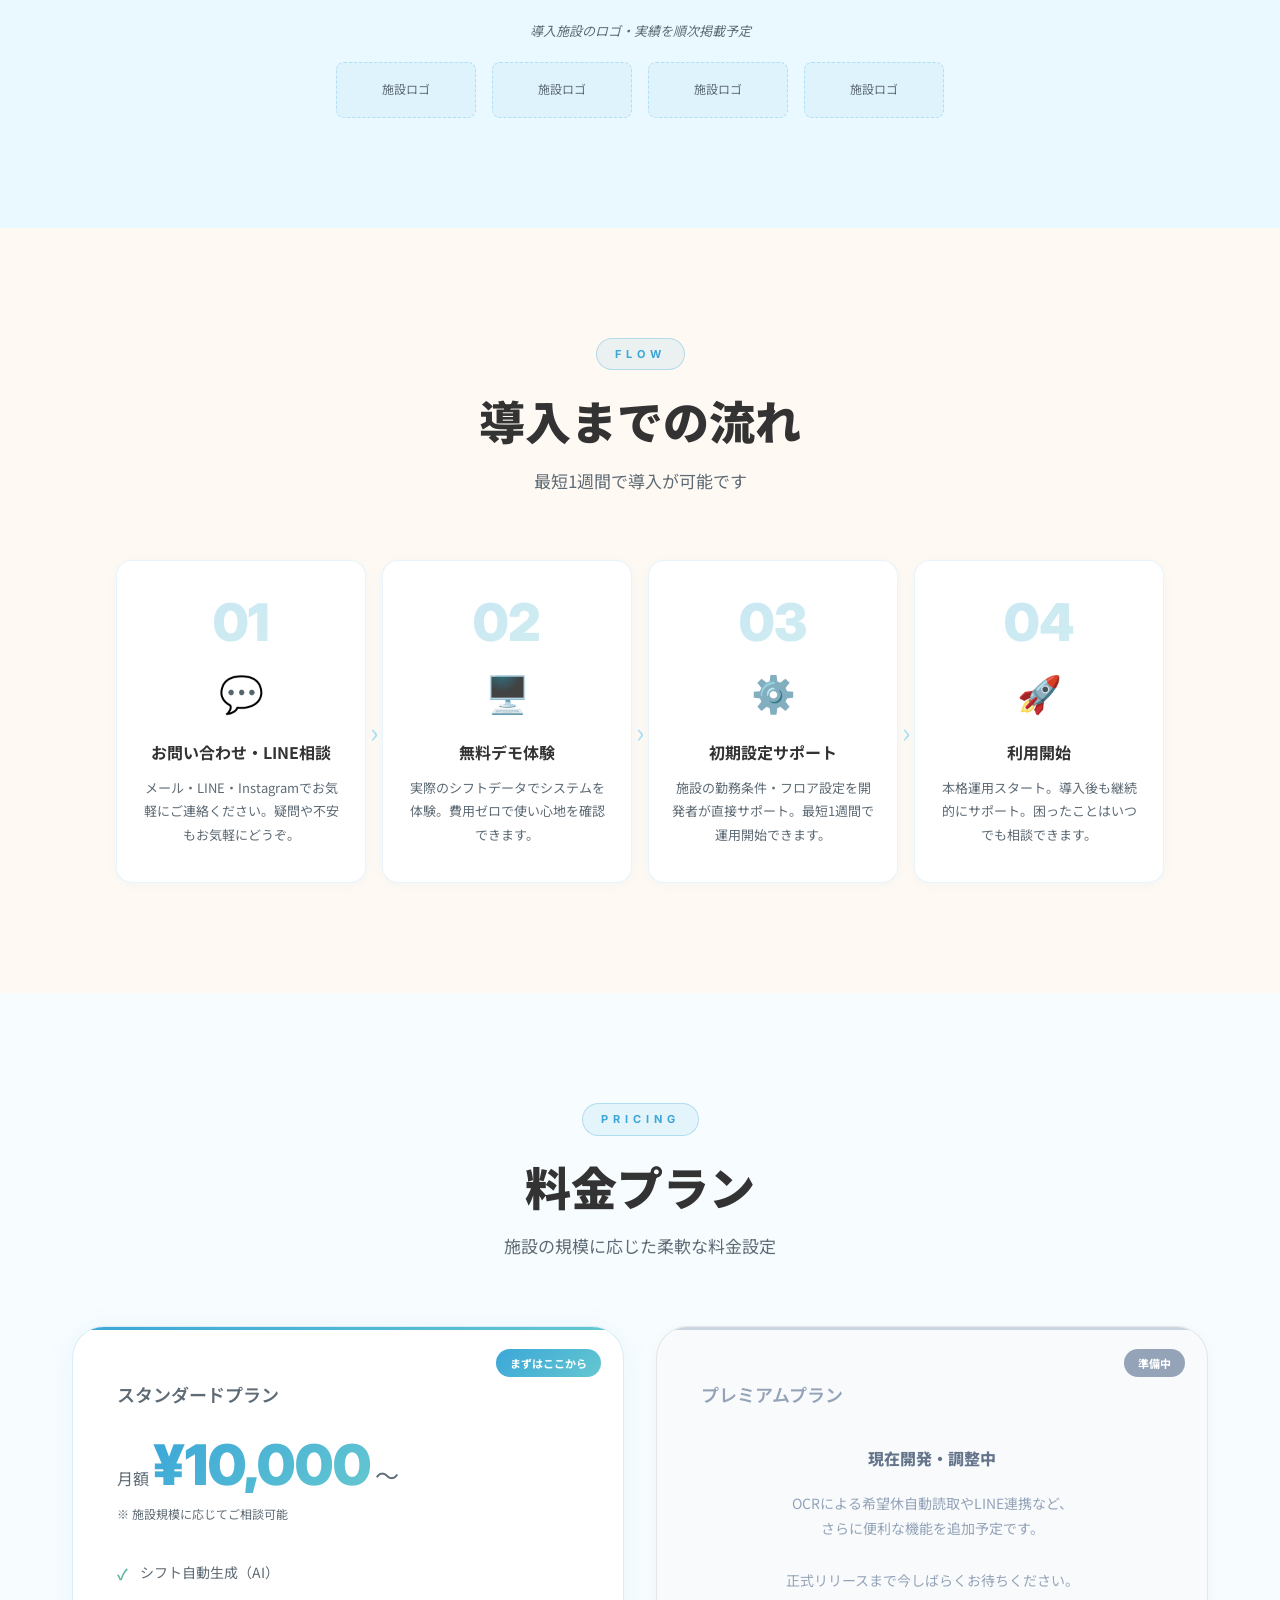
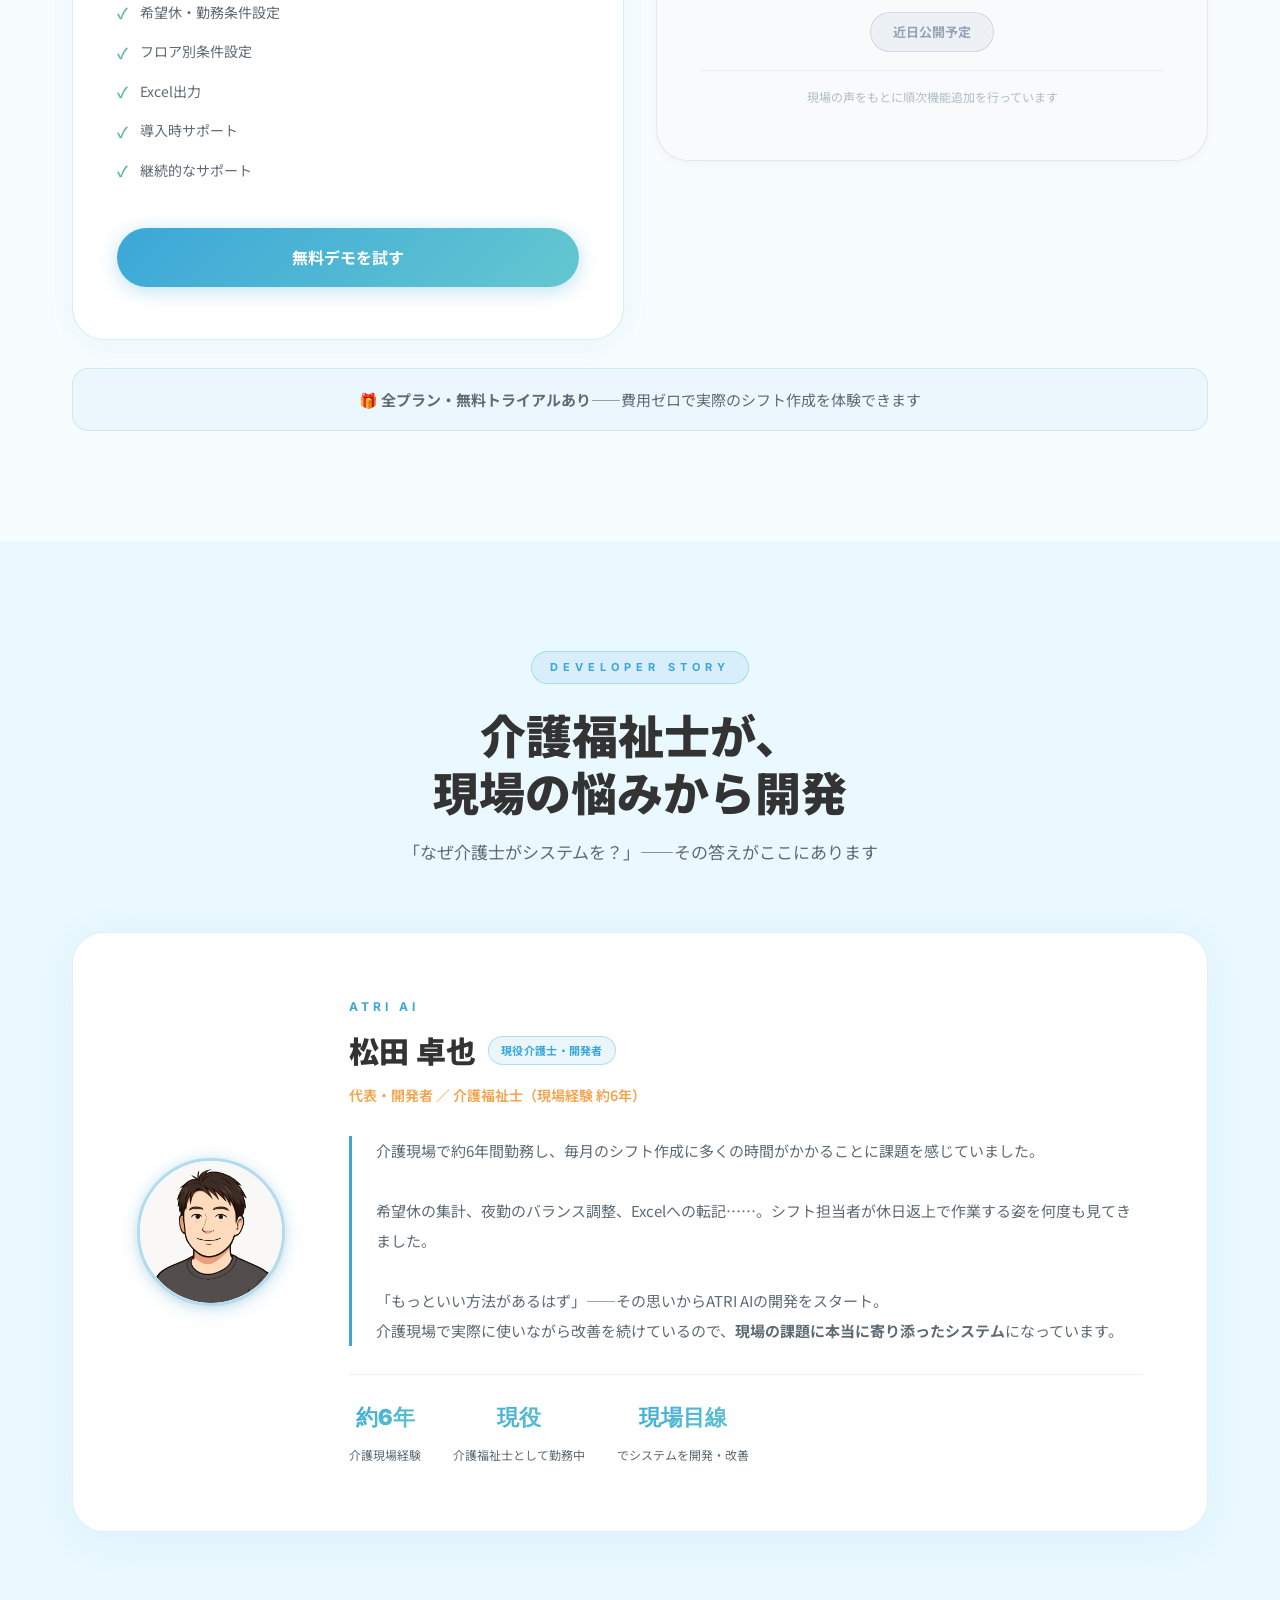
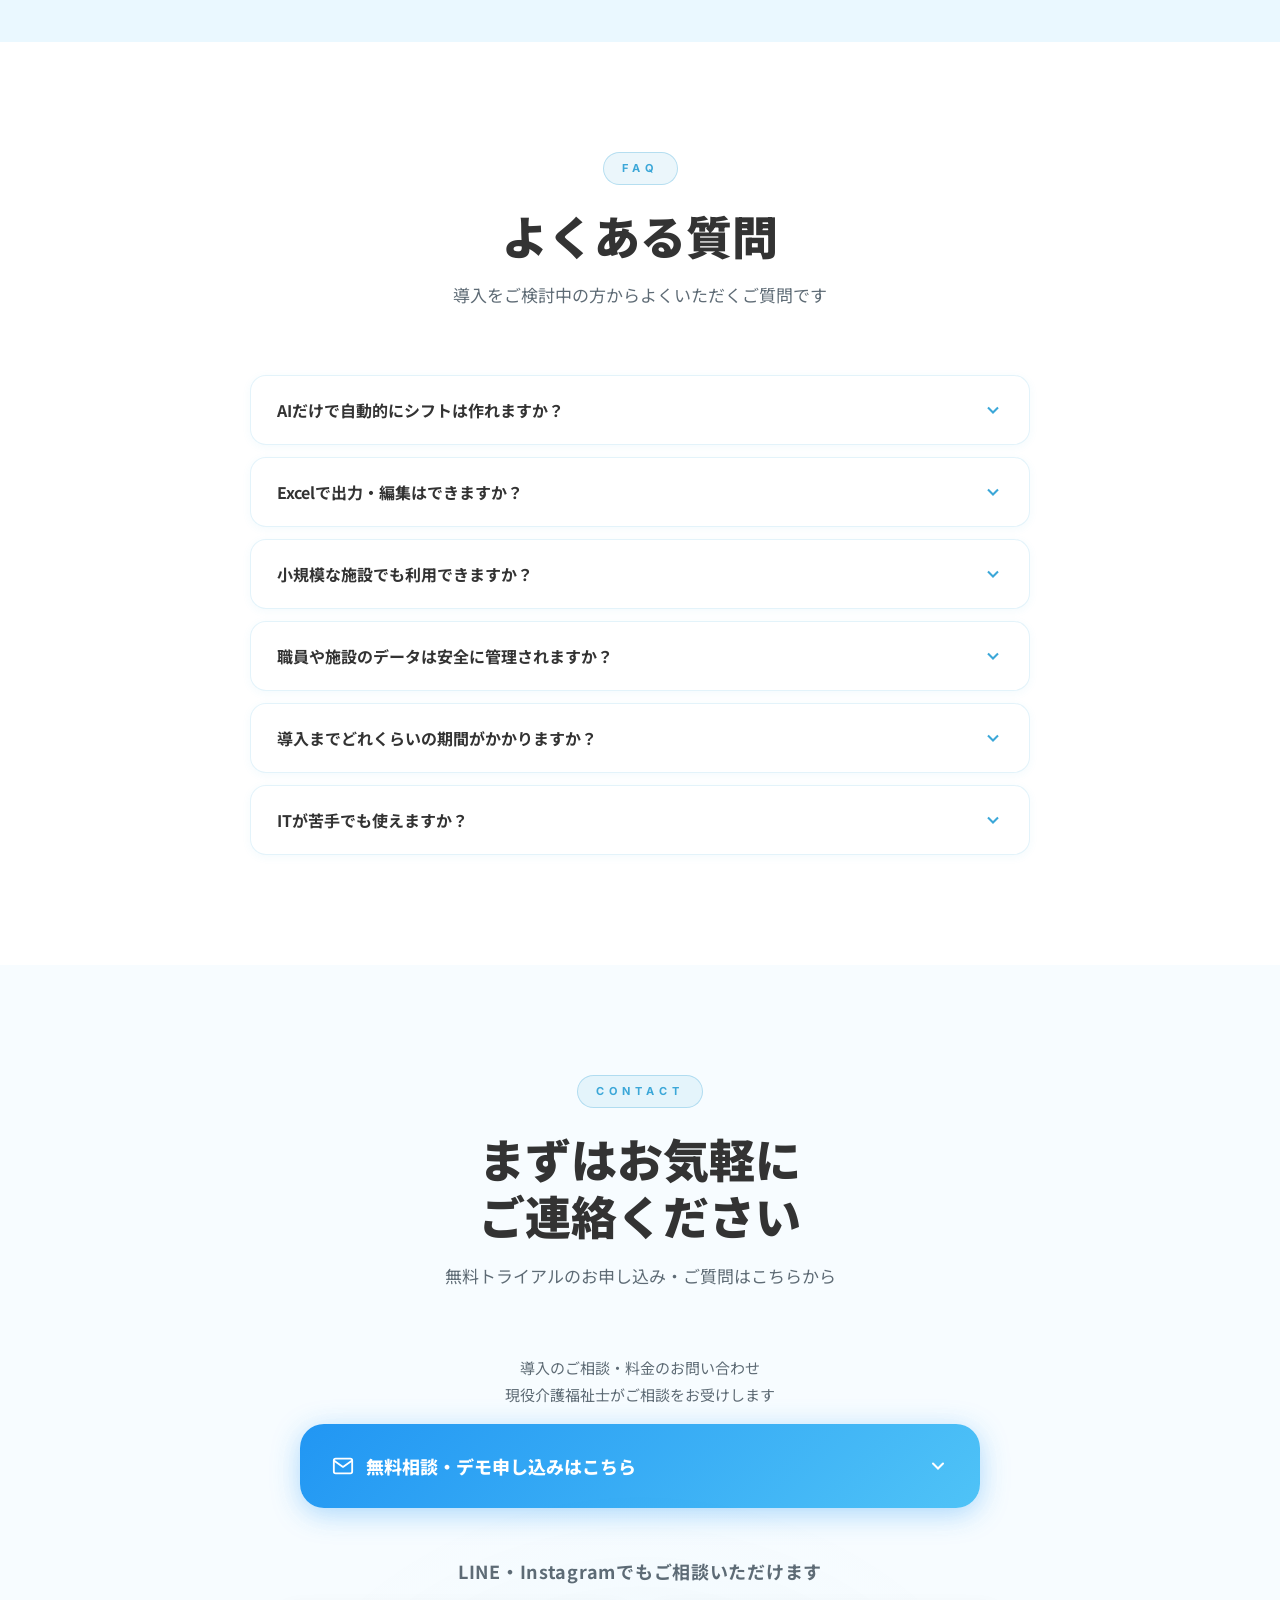
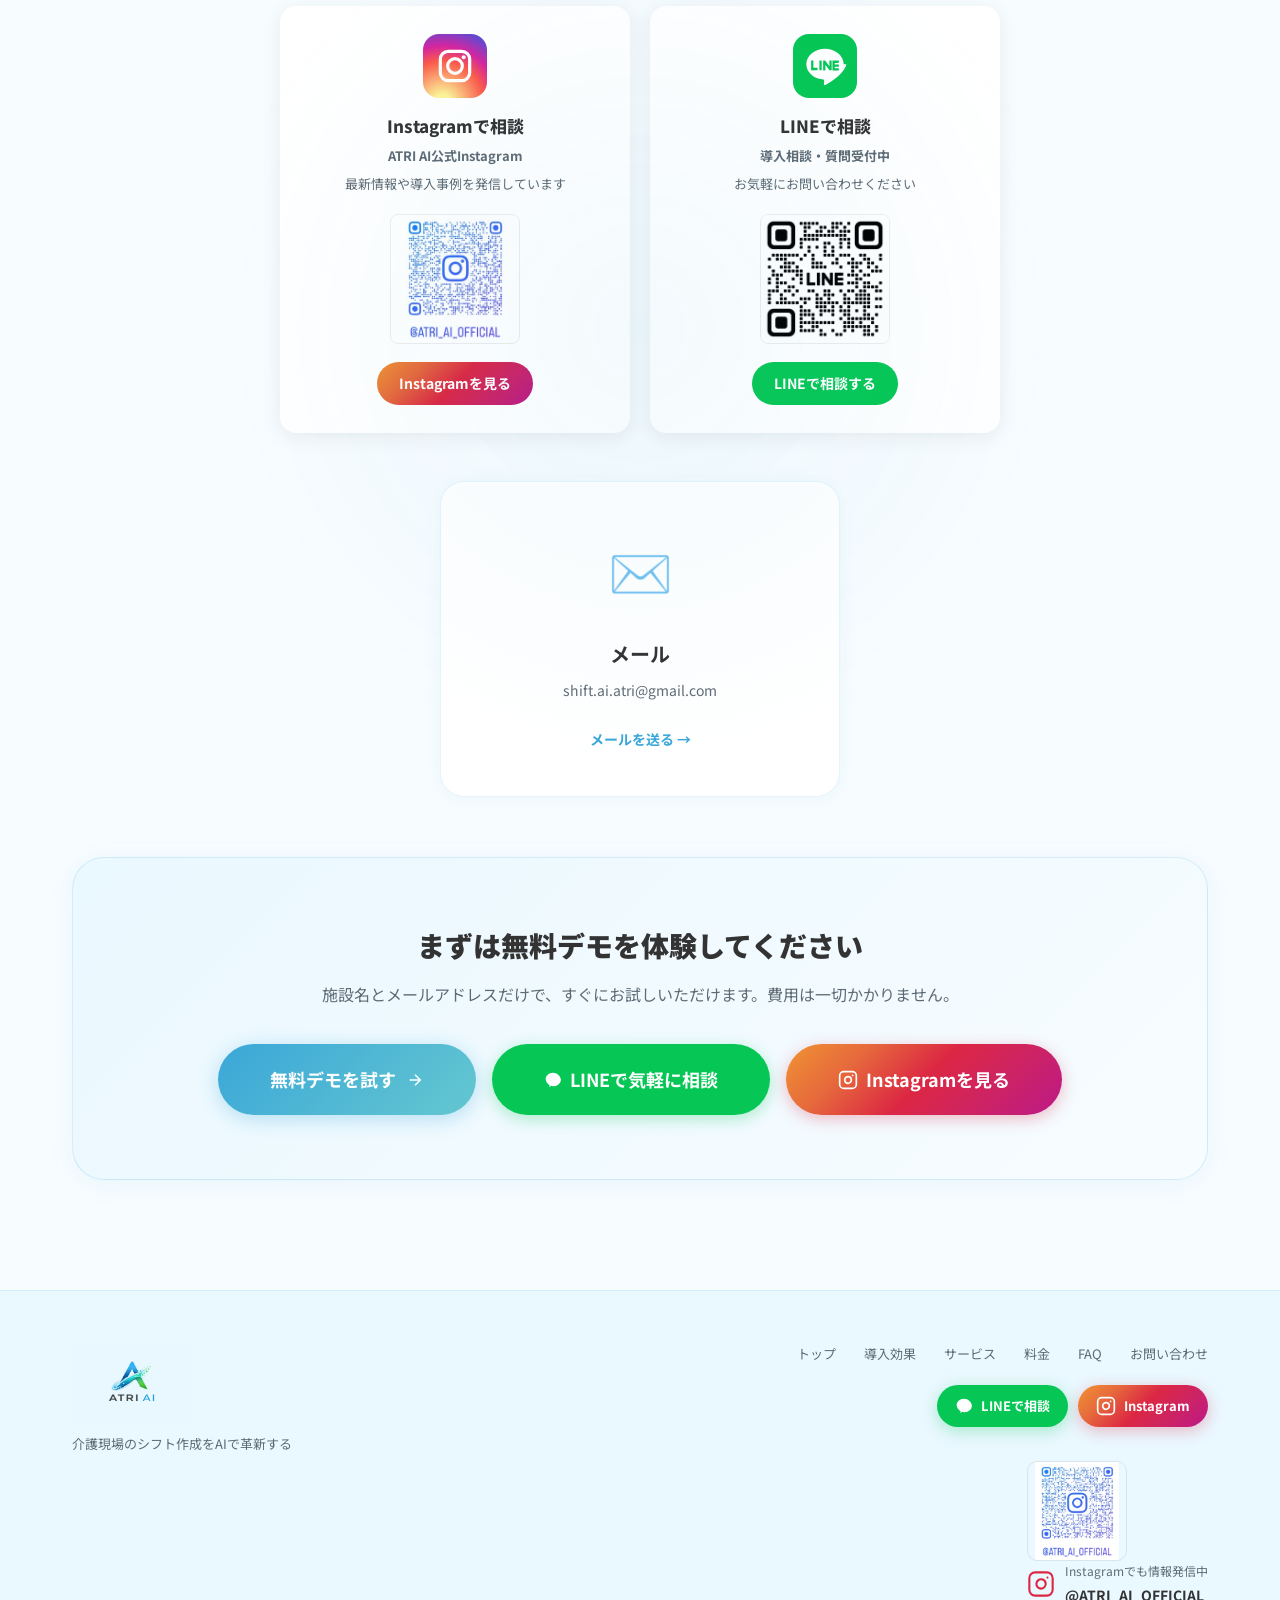
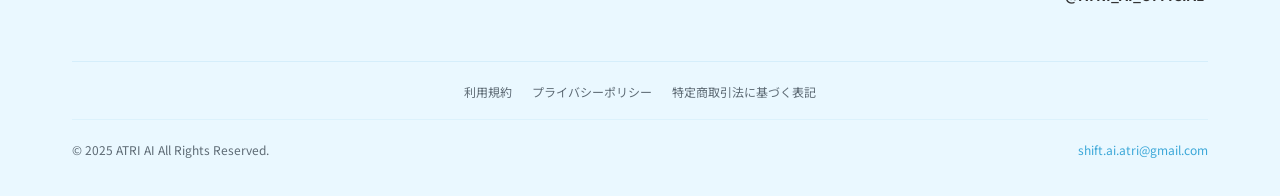
==== commit 28c3974d: "法務ページ（利用規約・プライバシーポリシー・特定商取引法）を追加" ====
--- a/index.html
+++ b/index.html
@@ -1120,6 +1120,13 @@
           </div>
         </div>
       </div>
+      <div class="footer-legal">
+        <nav class="footer-legal-links">
+          <a href="terms.html">利用規約</a>
+          <a href="privacy.html">プライバシーポリシー</a>
+          <a href="tokusho.html">特定商取引法に基づく表記</a>
+        </nav>
+      </div>
       <div class="footer-bottom">
         <p>© 2025 ATRI AI All Rights Reserved.</p>
         <p class="footer-email">shift.ai.atri@gmail.com</p>
--- a/style.css
+++ b/style.css
@@ -2142,9 +2142,31 @@
 .footer-links a { font-size: 13px; color: var(--color-text-muted); transition: color 0.2s; }
 .footer-links a:hover { color: var(--color-accent); }
 
+.footer-legal {
+  border-top: 1px solid rgba(59, 167, 216, 0.12);
+  padding-top: 20px;
+  margin-bottom: 16px;
+}
+
+.footer-legal-links {
+  display: flex;
+  flex-wrap: wrap;
+  gap: 6px 20px;
+  justify-content: center;
+}
+
+.footer-legal-links a {
+  font-size: 12px;
+  color: var(--color-text-muted);
+  text-decoration: none;
+  transition: color 0.2s;
+}
+
+.footer-legal-links a:hover { color: var(--color-accent); }
+
 .footer-bottom {
-  border-top: 1px solid rgba(59, 167, 216, 0.12);
-  padding-top: 28px;
+  border-top: 1px solid rgba(59, 167, 216, 0.08);
+  padding-top: 20px;
   display: flex;
   justify-content: space-between;
   align-items: center;
@@ -2991,9 +3013,10 @@
   .sns-alt-qr           { width: 110px; height: 110px; }
 
   /* ---- フッター ---- */
-  .footer-content { flex-direction: column; }
-  .footer-bottom  { flex-direction: column; text-align: center; }
-  .footer-links   { flex-wrap: wrap; gap: 14px; justify-content: center; }
+  .footer-content     { flex-direction: column; }
+  .footer-bottom      { flex-direction: column; text-align: center; }
+  .footer-links       { flex-wrap: wrap; gap: 14px; justify-content: center; }
+  .footer-legal-links { justify-content: center; }
 }
 
 /* =====================================================
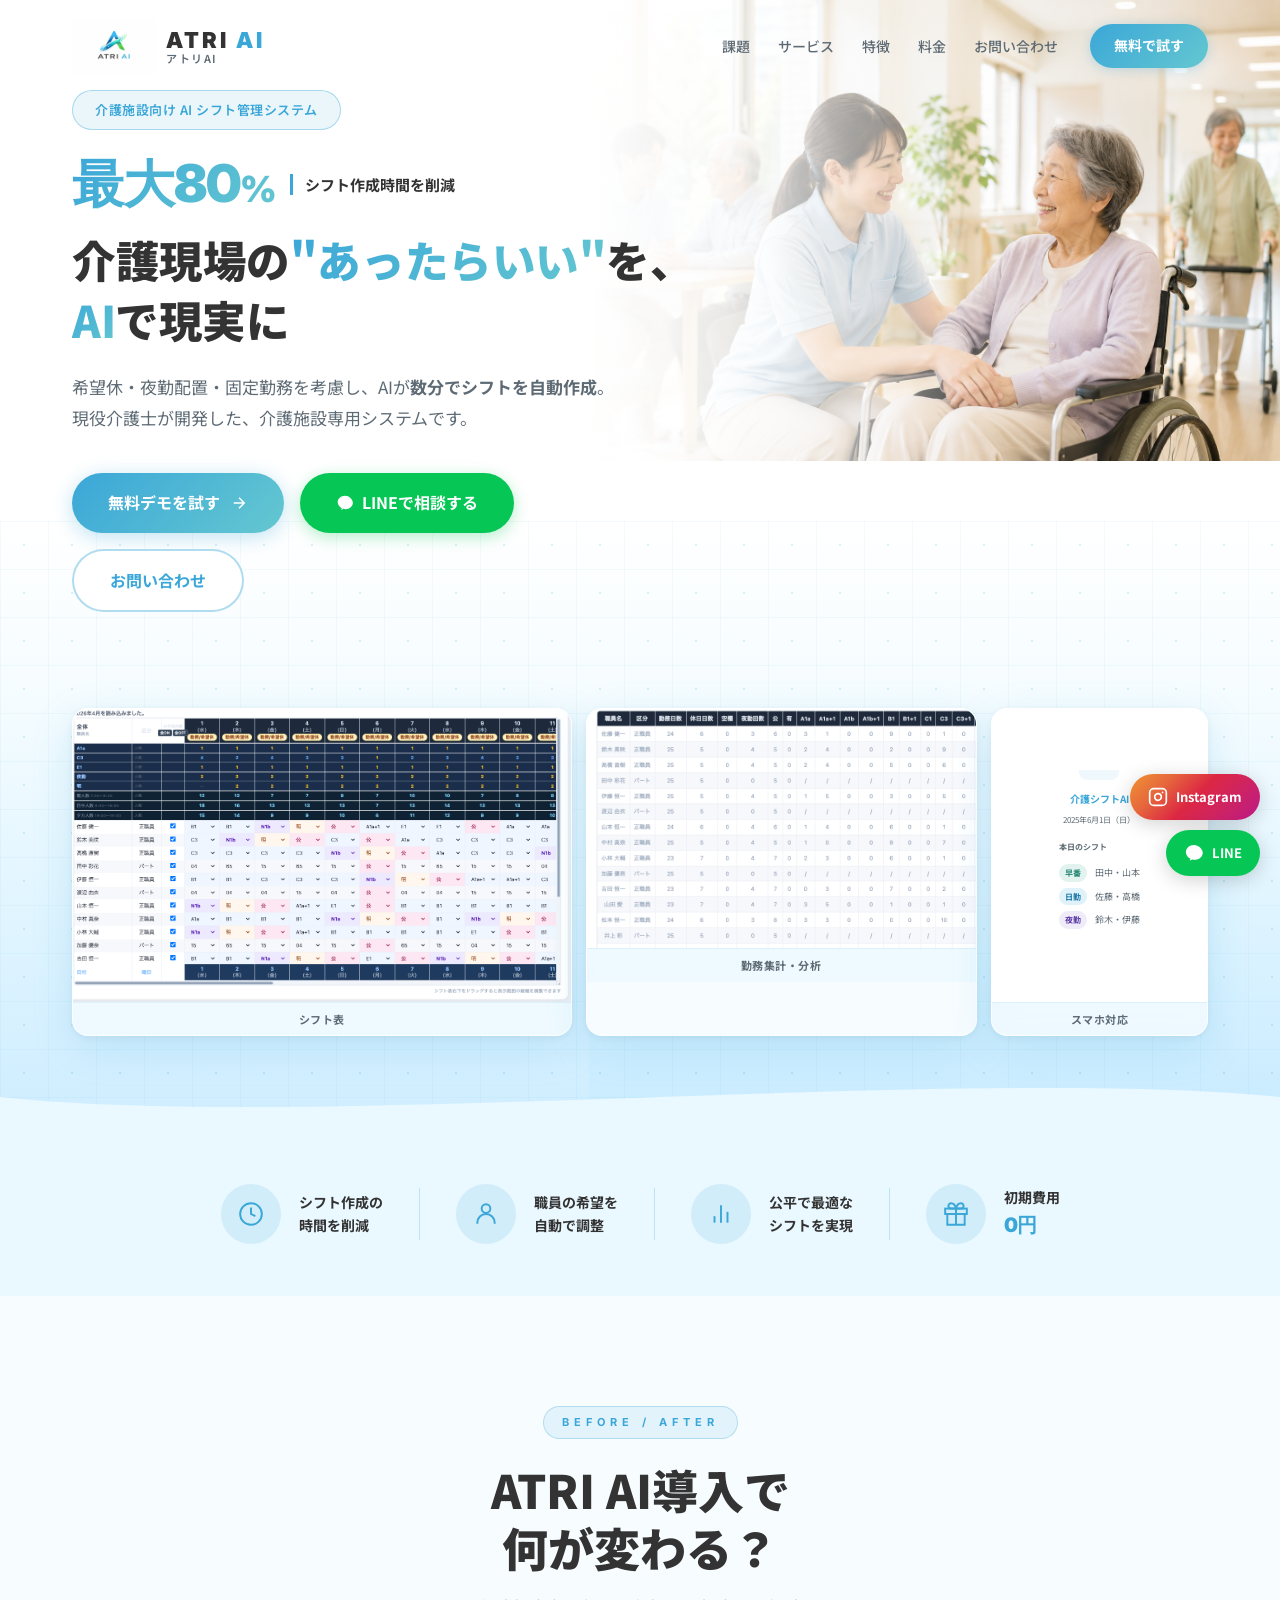
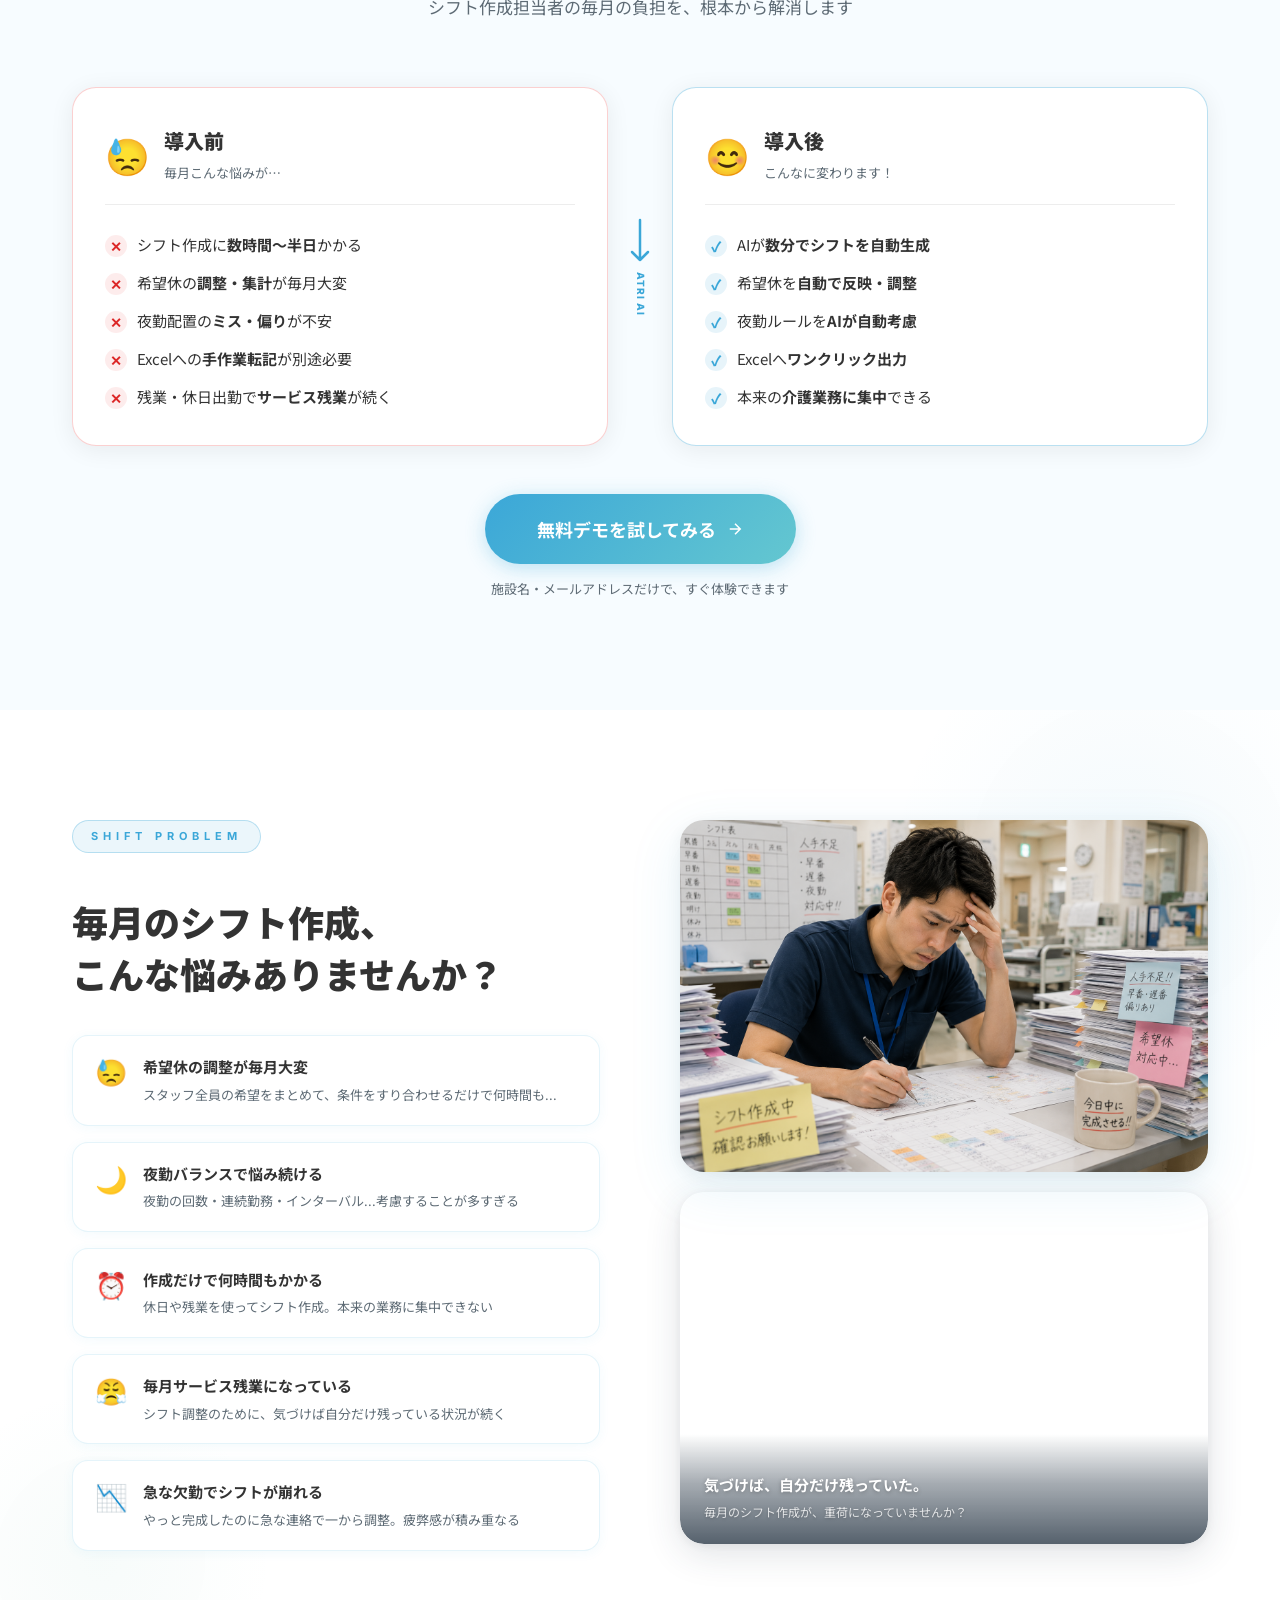
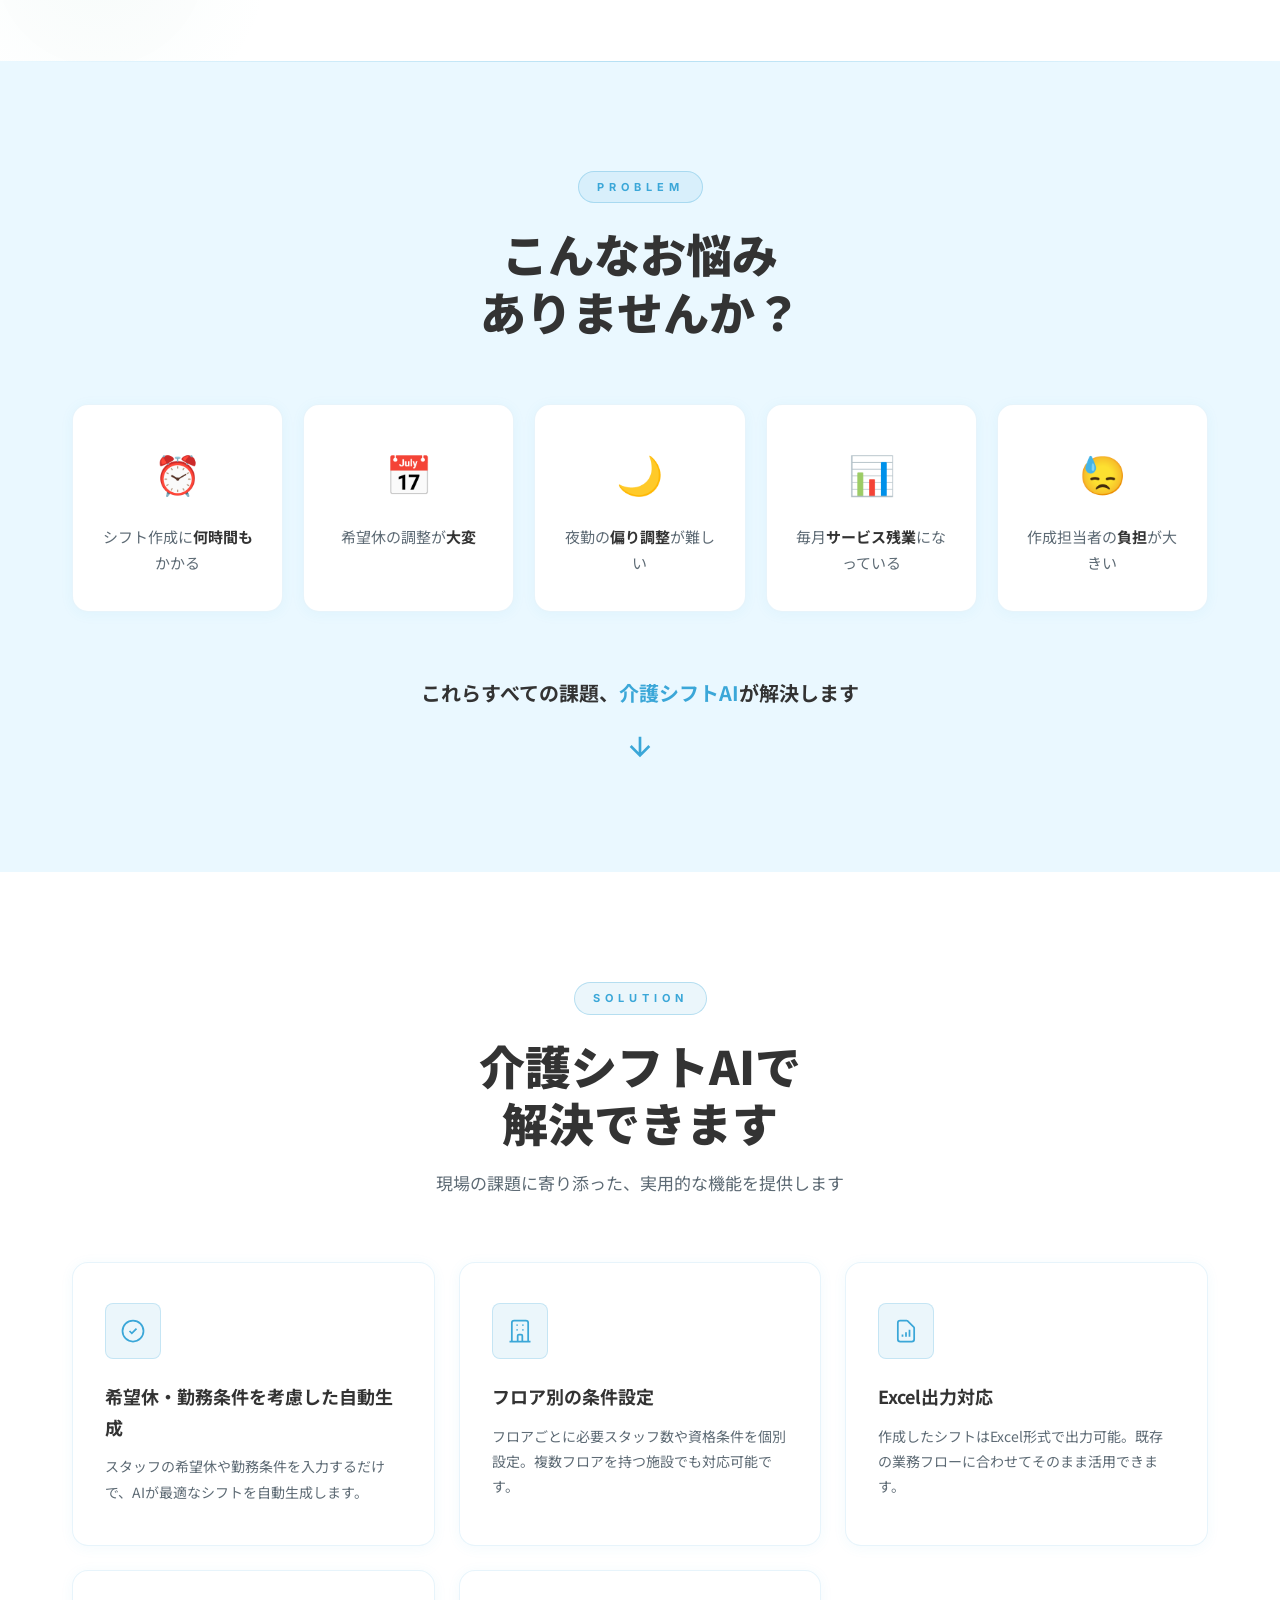
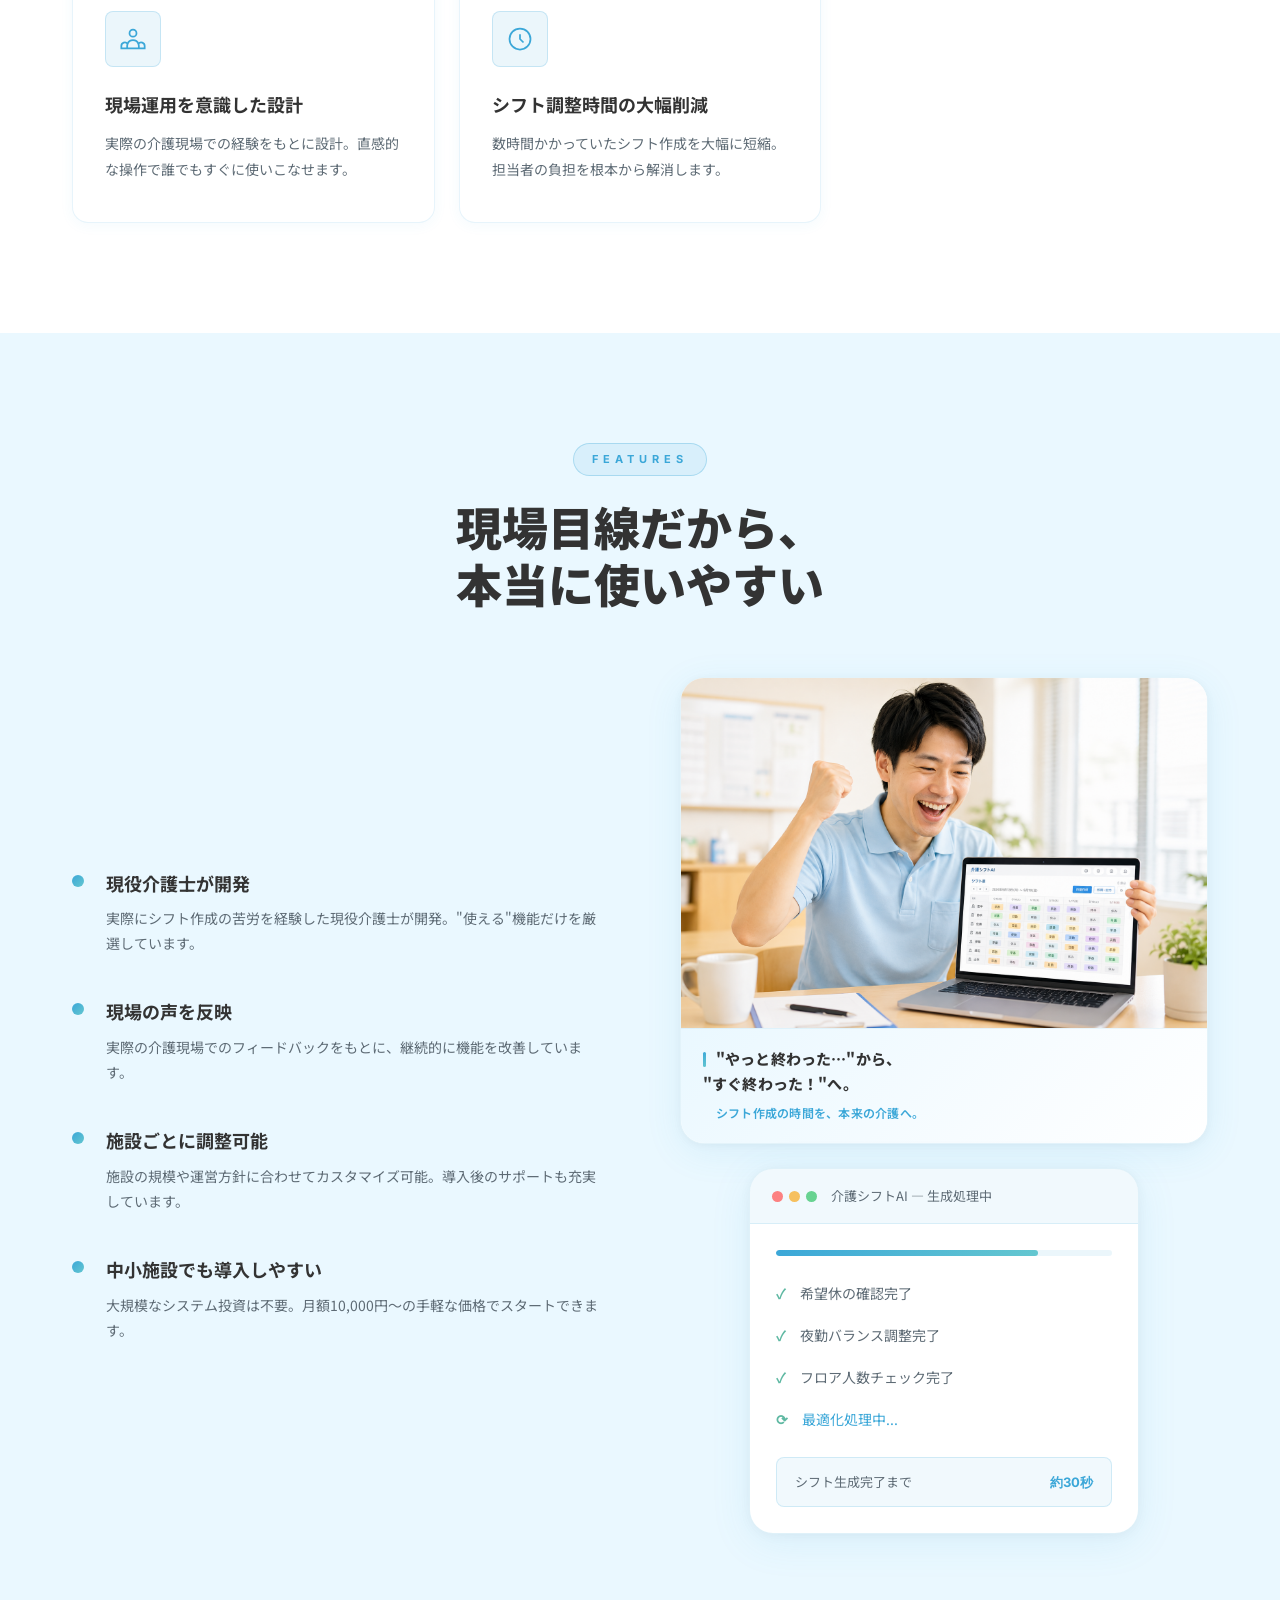
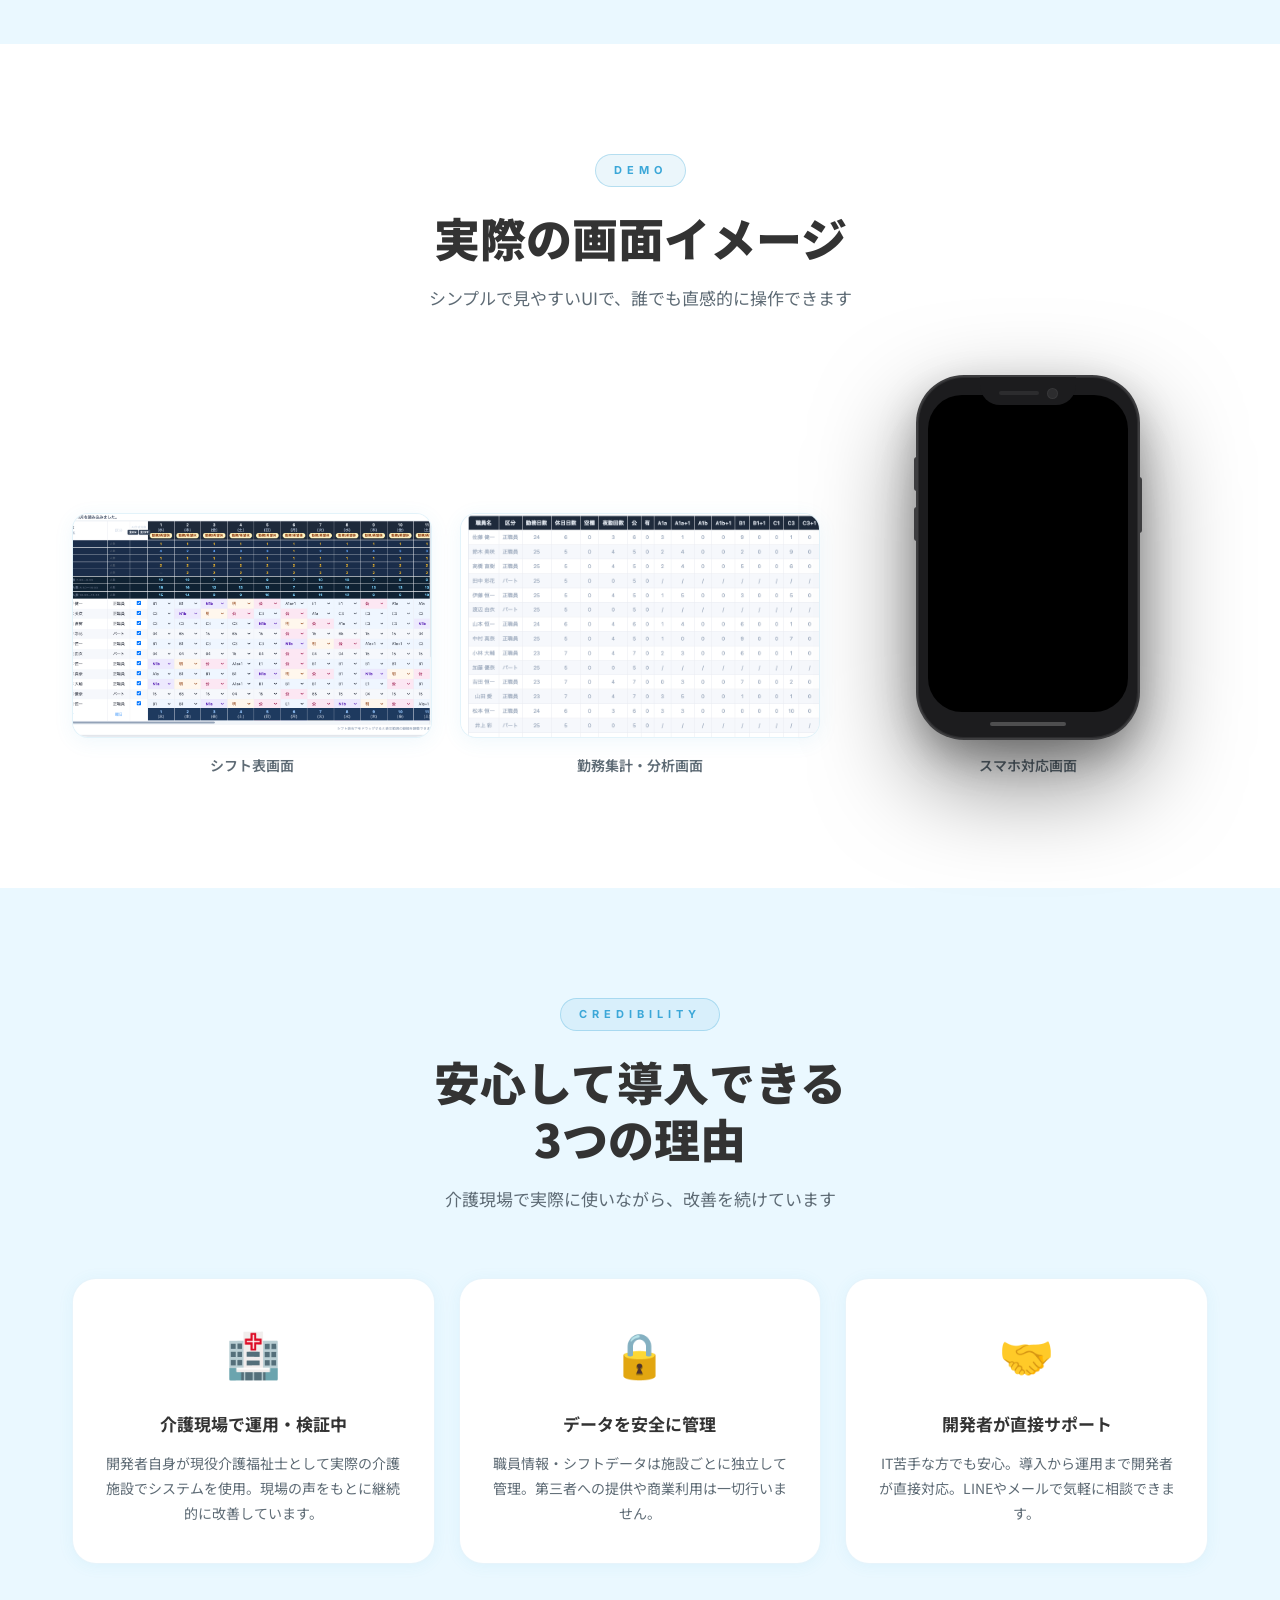
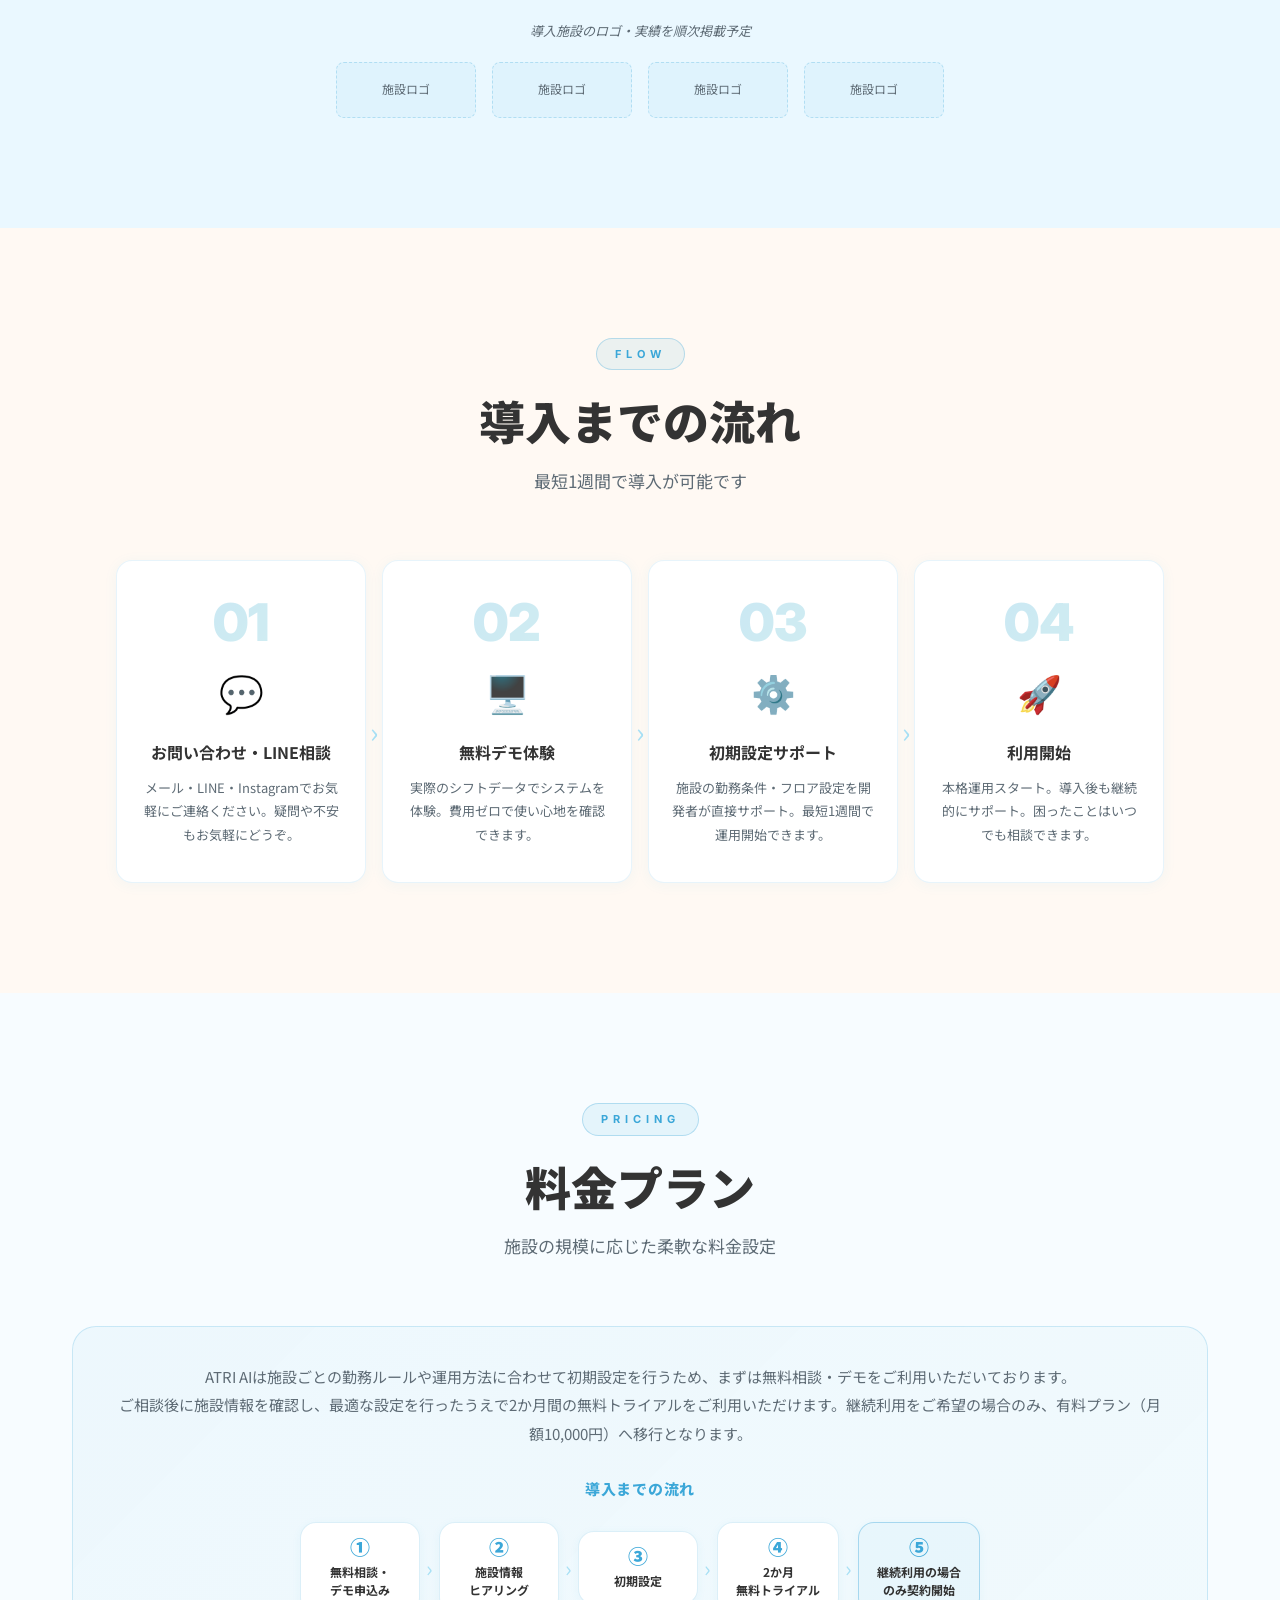
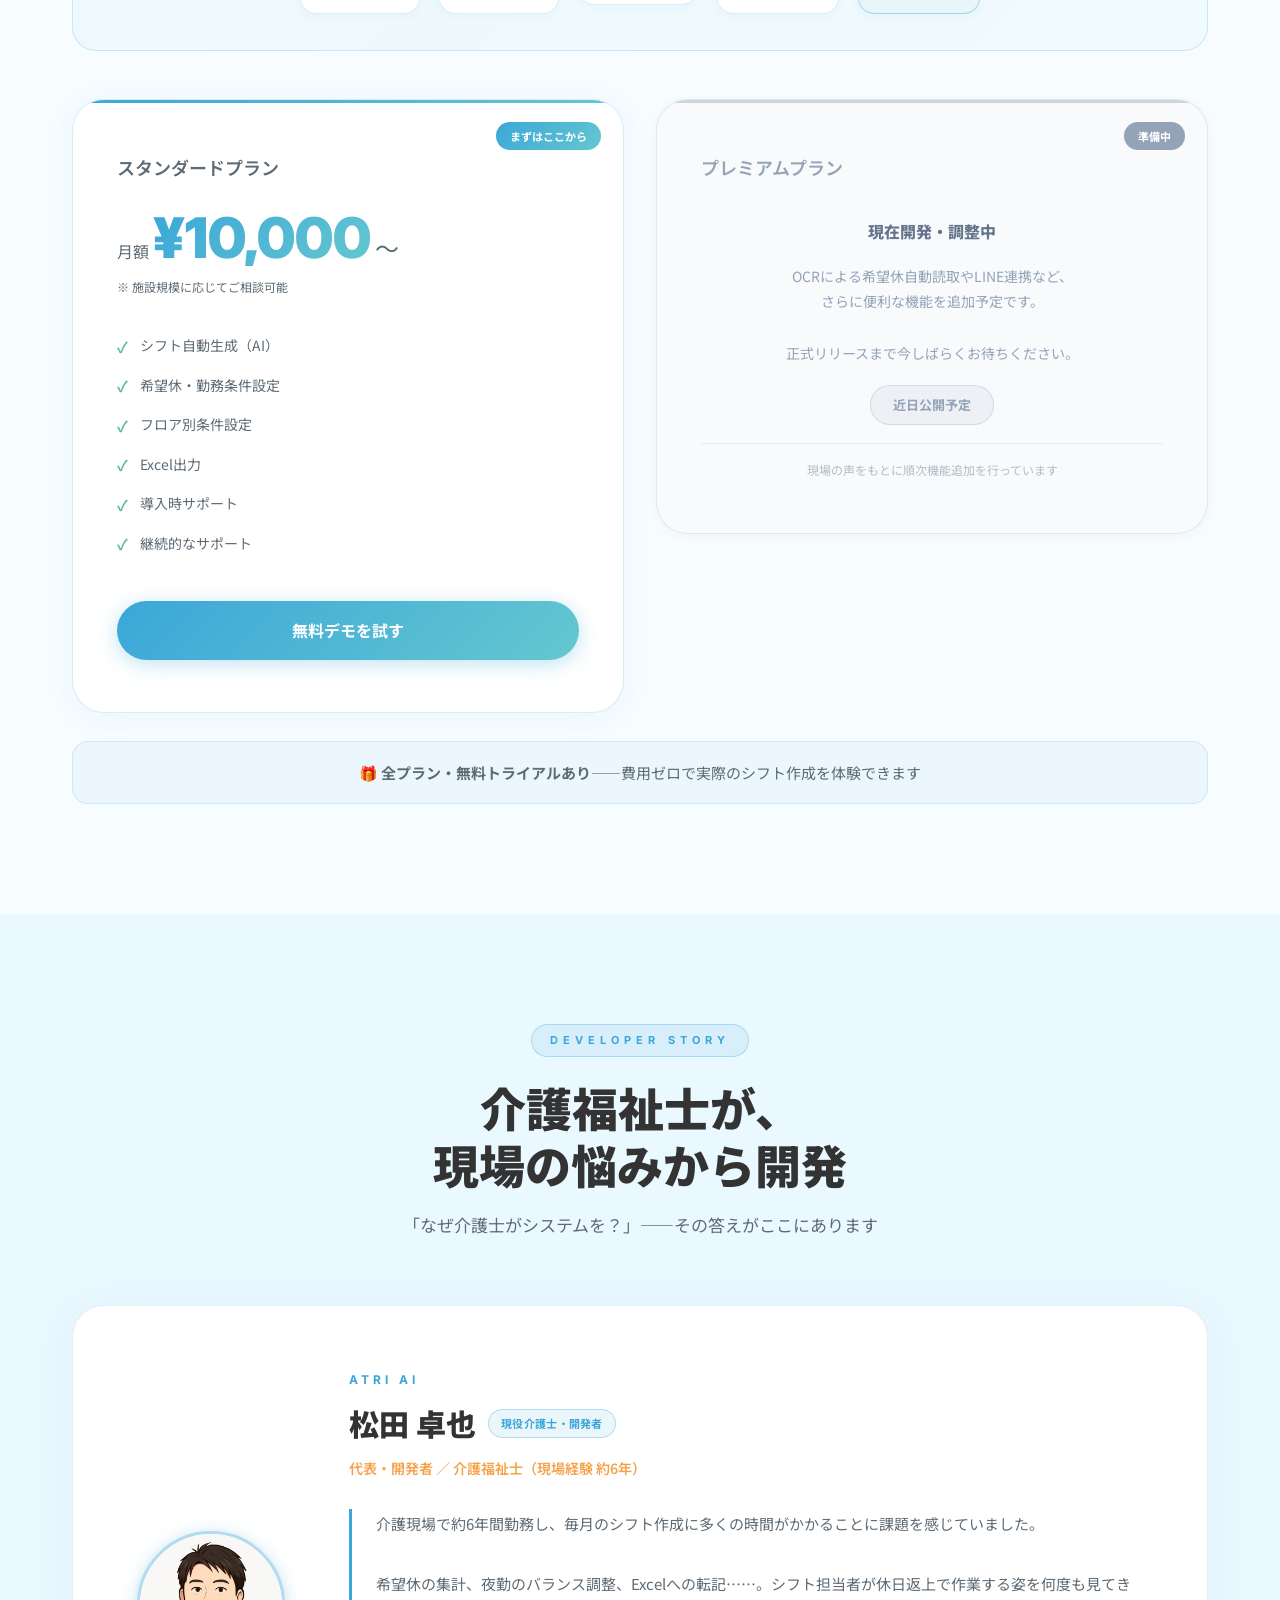
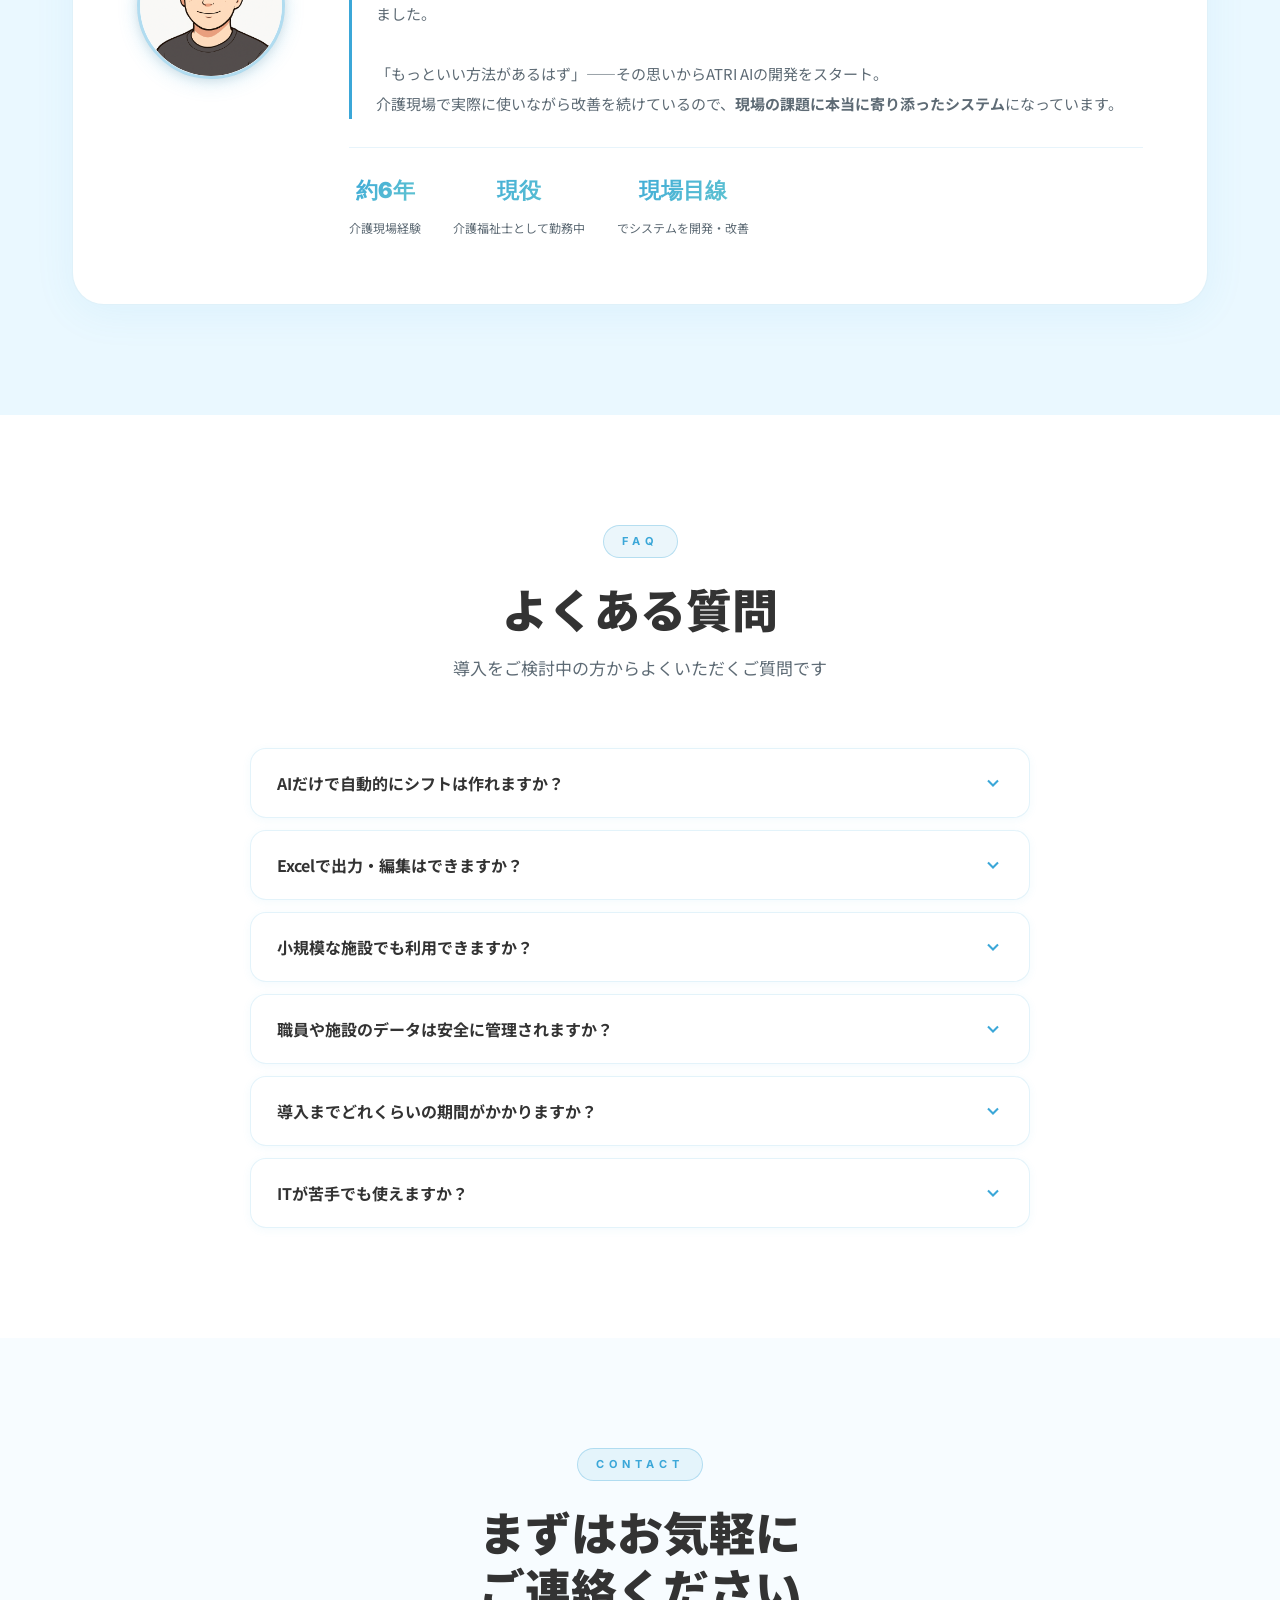
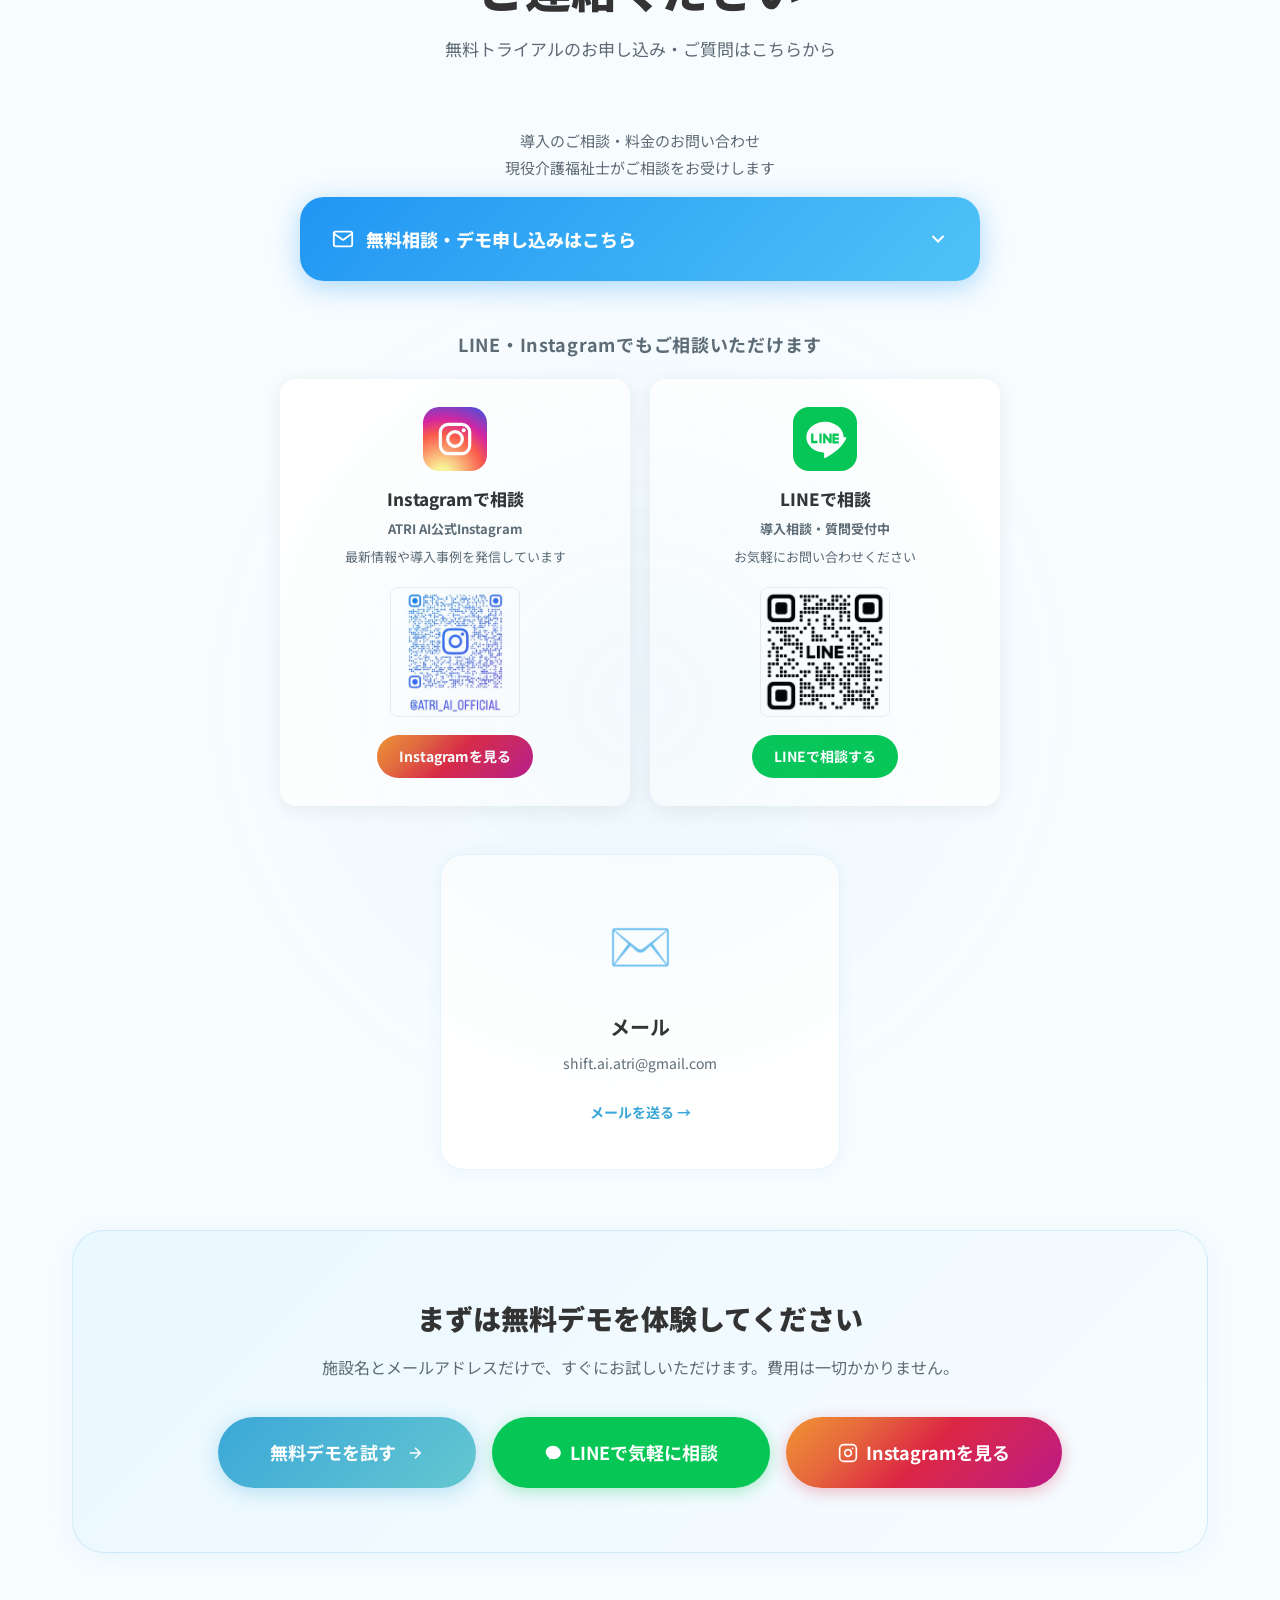
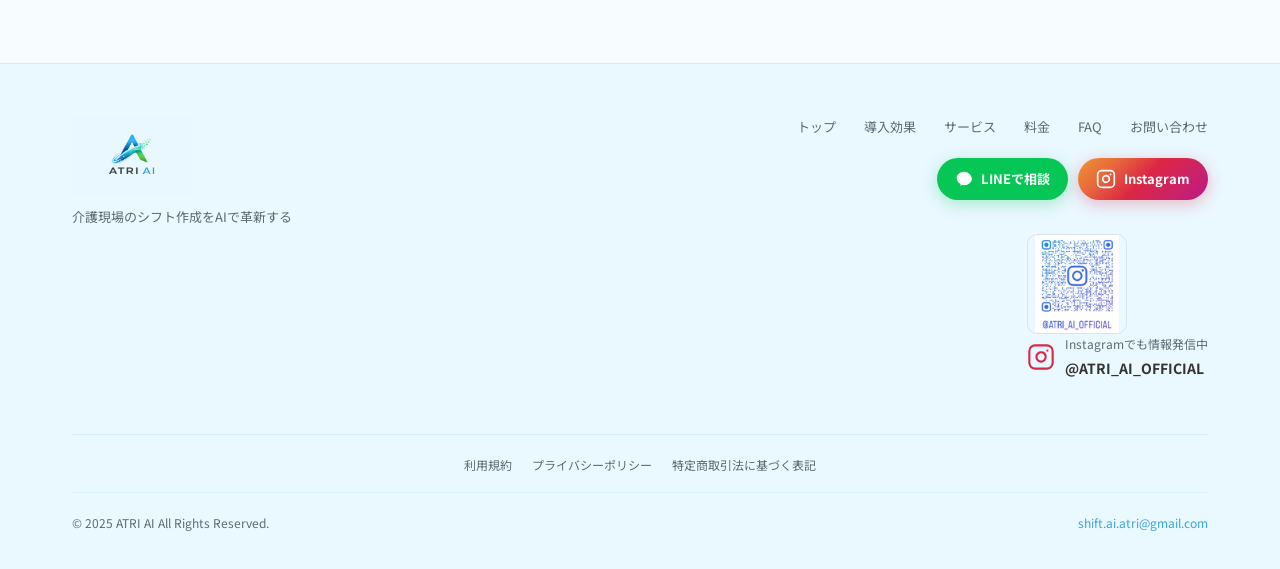
==== commit 47c22d8a: "料金セクションに事前相談型サービス案内と導入フローを追加" ====
--- a/index.html
+++ b/index.html
@@ -738,6 +738,41 @@
         <span class="section-label">PRICING</span>
         <h2 class="section-title">料金プラン</h2>
         <p class="section-desc">施設の規模に応じた柔軟な料金設定</p>
+      </div>
+
+      <!-- 事前相談型サービス案内 -->
+      <div class="consultation-box">
+        <p class="consultation-intro">
+          ATRI AIは施設ごとの勤務ルールや運用方法に合わせて初期設定を行うため、まずは無料相談・デモをご利用いただいております。<br>
+          ご相談後に施設情報を確認し、最適な設定を行ったうえで2か月間の無料トライアルをご利用いただけます。継続利用をご希望の場合のみ、有料プラン（月額10,000円）へ移行となります。
+        </p>
+        <h3 class="consultation-flow-title">導入までの流れ</h3>
+        <div class="consultation-steps">
+          <div class="consultation-step">
+            <span class="step-num">①</span>
+            <span class="step-text">無料相談・<br>デモ申込み</span>
+          </div>
+          <span class="step-arrow" aria-hidden="true">›</span>
+          <div class="consultation-step">
+            <span class="step-num">②</span>
+            <span class="step-text">施設情報<br>ヒアリング</span>
+          </div>
+          <span class="step-arrow" aria-hidden="true">›</span>
+          <div class="consultation-step">
+            <span class="step-num">③</span>
+            <span class="step-text">初期設定</span>
+          </div>
+          <span class="step-arrow" aria-hidden="true">›</span>
+          <div class="consultation-step">
+            <span class="step-num">④</span>
+            <span class="step-text">2か月<br>無料トライアル</span>
+          </div>
+          <span class="step-arrow" aria-hidden="true">›</span>
+          <div class="consultation-step consultation-step--last">
+            <span class="step-num">⑤</span>
+            <span class="step-text">継続利用の場合<br>のみ契約開始</span>
+          </div>
+        </div>
       </div>
 
       <div class="pricing-cards pricing-cards-2col">
--- a/style.css
+++ b/style.css
@@ -2653,6 +2653,81 @@
   padding-top: 16px;
   margin: 0;
   width: 100%;
+}
+
+/* 事前相談型サービス案内 */
+.consultation-box {
+  background: linear-gradient(135deg, rgba(59,167,216,0.05) 0%, rgba(100,199,208,0.04) 100%);
+  border: 1.5px solid rgba(59, 167, 216, 0.22);
+  border-radius: var(--r-lg);
+  padding: 36px 40px;
+  margin-bottom: 48px;
+}
+
+.consultation-intro {
+  font-size: 15px;
+  line-height: 1.9;
+  color: var(--color-text-muted);
+  text-align: center;
+  margin-bottom: 28px;
+}
+
+.consultation-flow-title {
+  font-size: 15px;
+  font-weight: 800;
+  color: var(--color-accent);
+  text-align: center;
+  letter-spacing: 0.05em;
+  margin-bottom: 20px;
+}
+
+.consultation-steps {
+  display: flex;
+  align-items: center;
+  justify-content: center;
+  flex-wrap: wrap;
+  gap: 4px;
+}
+
+.consultation-step {
+  display: flex;
+  flex-direction: column;
+  align-items: center;
+  gap: 6px;
+  background: #fff;
+  border: 1px solid rgba(59, 167, 216, 0.18);
+  border-radius: var(--r-md);
+  padding: 14px 18px;
+  min-width: 120px;
+  text-align: center;
+  box-shadow: 0 2px 10px rgba(59, 167, 216, 0.06);
+}
+
+.consultation-step--last {
+  border-color: rgba(59, 167, 216, 0.38);
+  background: rgba(59, 167, 216, 0.04);
+}
+
+.step-num {
+  font-size: 20px;
+  font-weight: 900;
+  color: var(--color-accent);
+  line-height: 1;
+}
+
+.step-text {
+  font-size: 12px;
+  font-weight: 700;
+  color: var(--color-text);
+  line-height: 1.5;
+}
+
+.step-arrow {
+  font-size: 22px;
+  color: var(--color-accent-light);
+  padding: 0 2px;
+  flex-shrink: 0;
+  user-select: none;
 }
 
 .pricing-trial-note {
@@ -2982,6 +3057,15 @@
     width: 240px;
   }
 
+  /* ---- 事前相談ボックス ---- */
+  .consultation-box   { padding: 28px 20px; }
+  .consultation-intro { font-size: 13px; }
+  .consultation-steps { flex-direction: column; align-items: center; gap: 0; }
+  .consultation-step  { flex-direction: row; justify-content: flex-start; width: 100%; max-width: 300px; gap: 12px; padding: 12px 16px; }
+  .step-num           { font-size: 18px; min-width: 28px; }
+  .step-text          { text-align: left; }
+  .step-arrow         { font-size: 18px; transform: rotate(90deg); padding: 2px 0; }
+
   /* ---- 料金 ---- */
   .pricing-cards { grid-template-columns: 1fr; }
   .pricing-card  { padding: 36px 24px; }
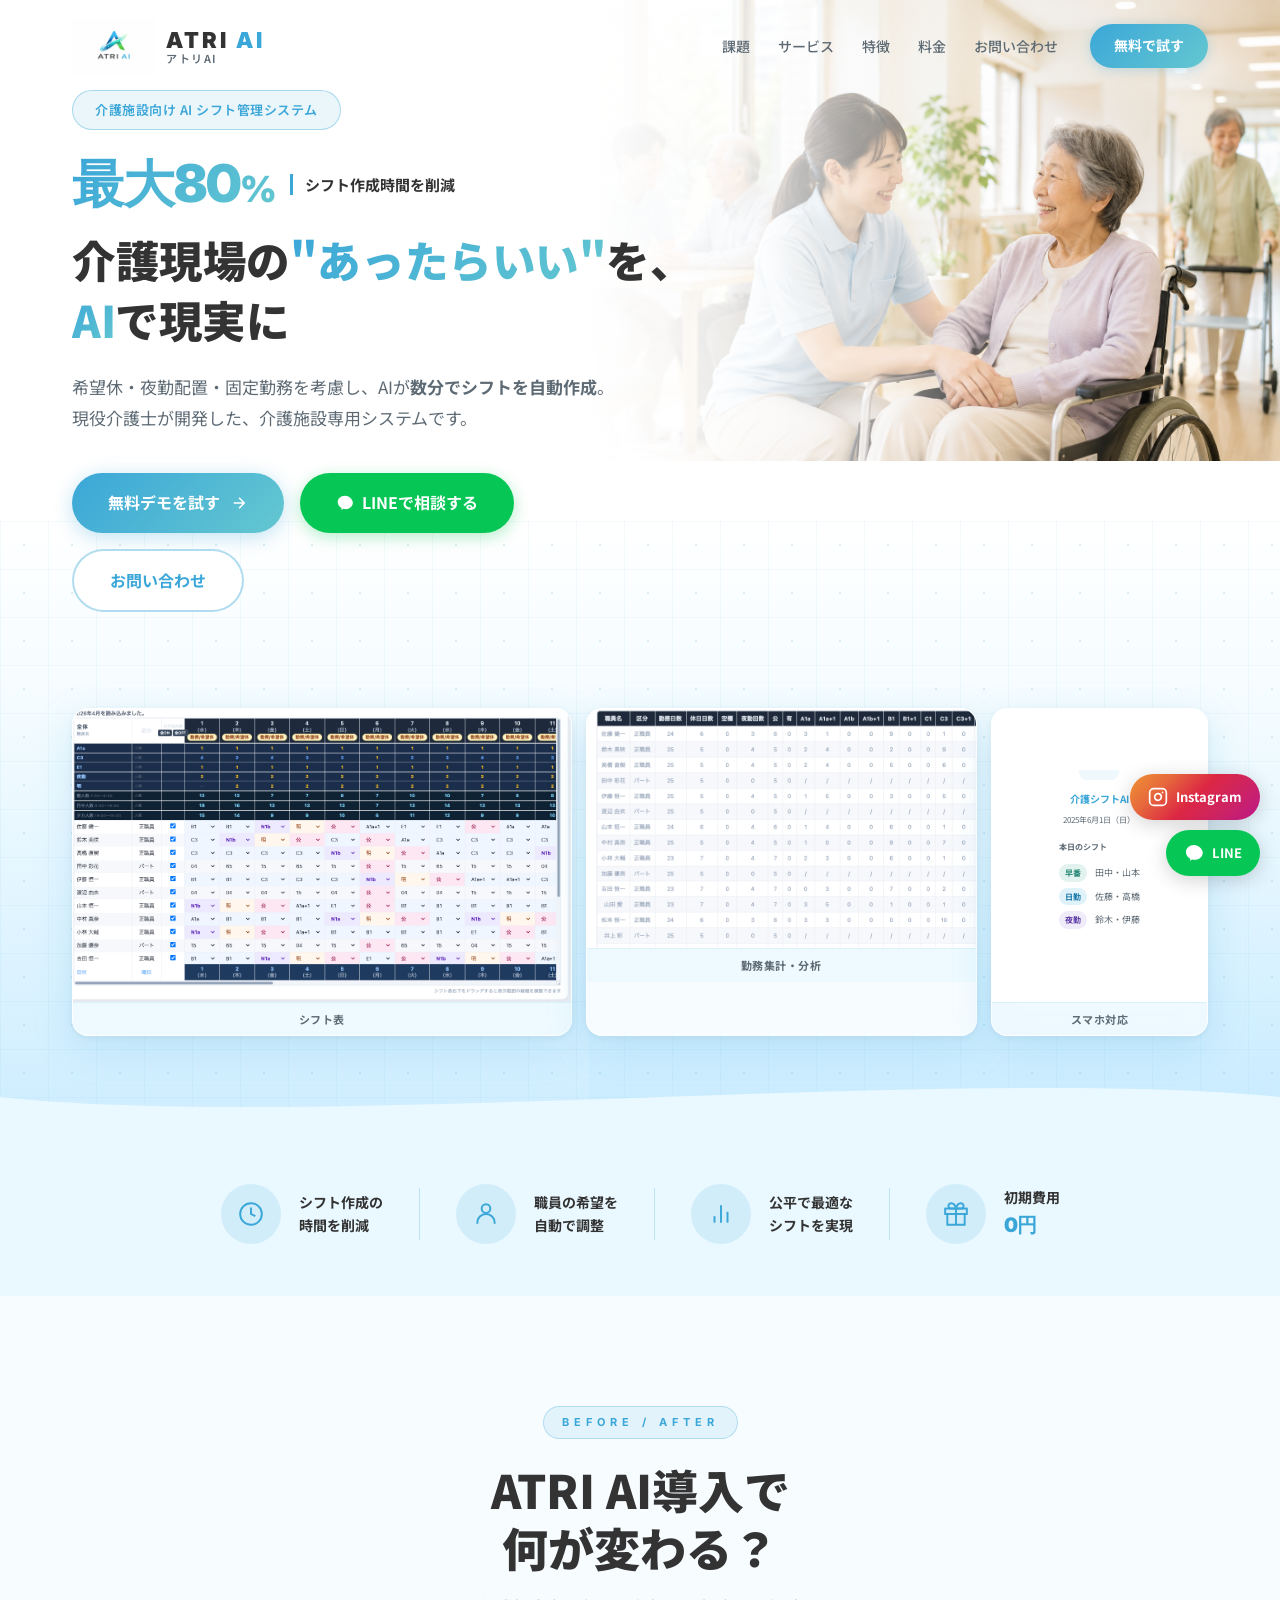
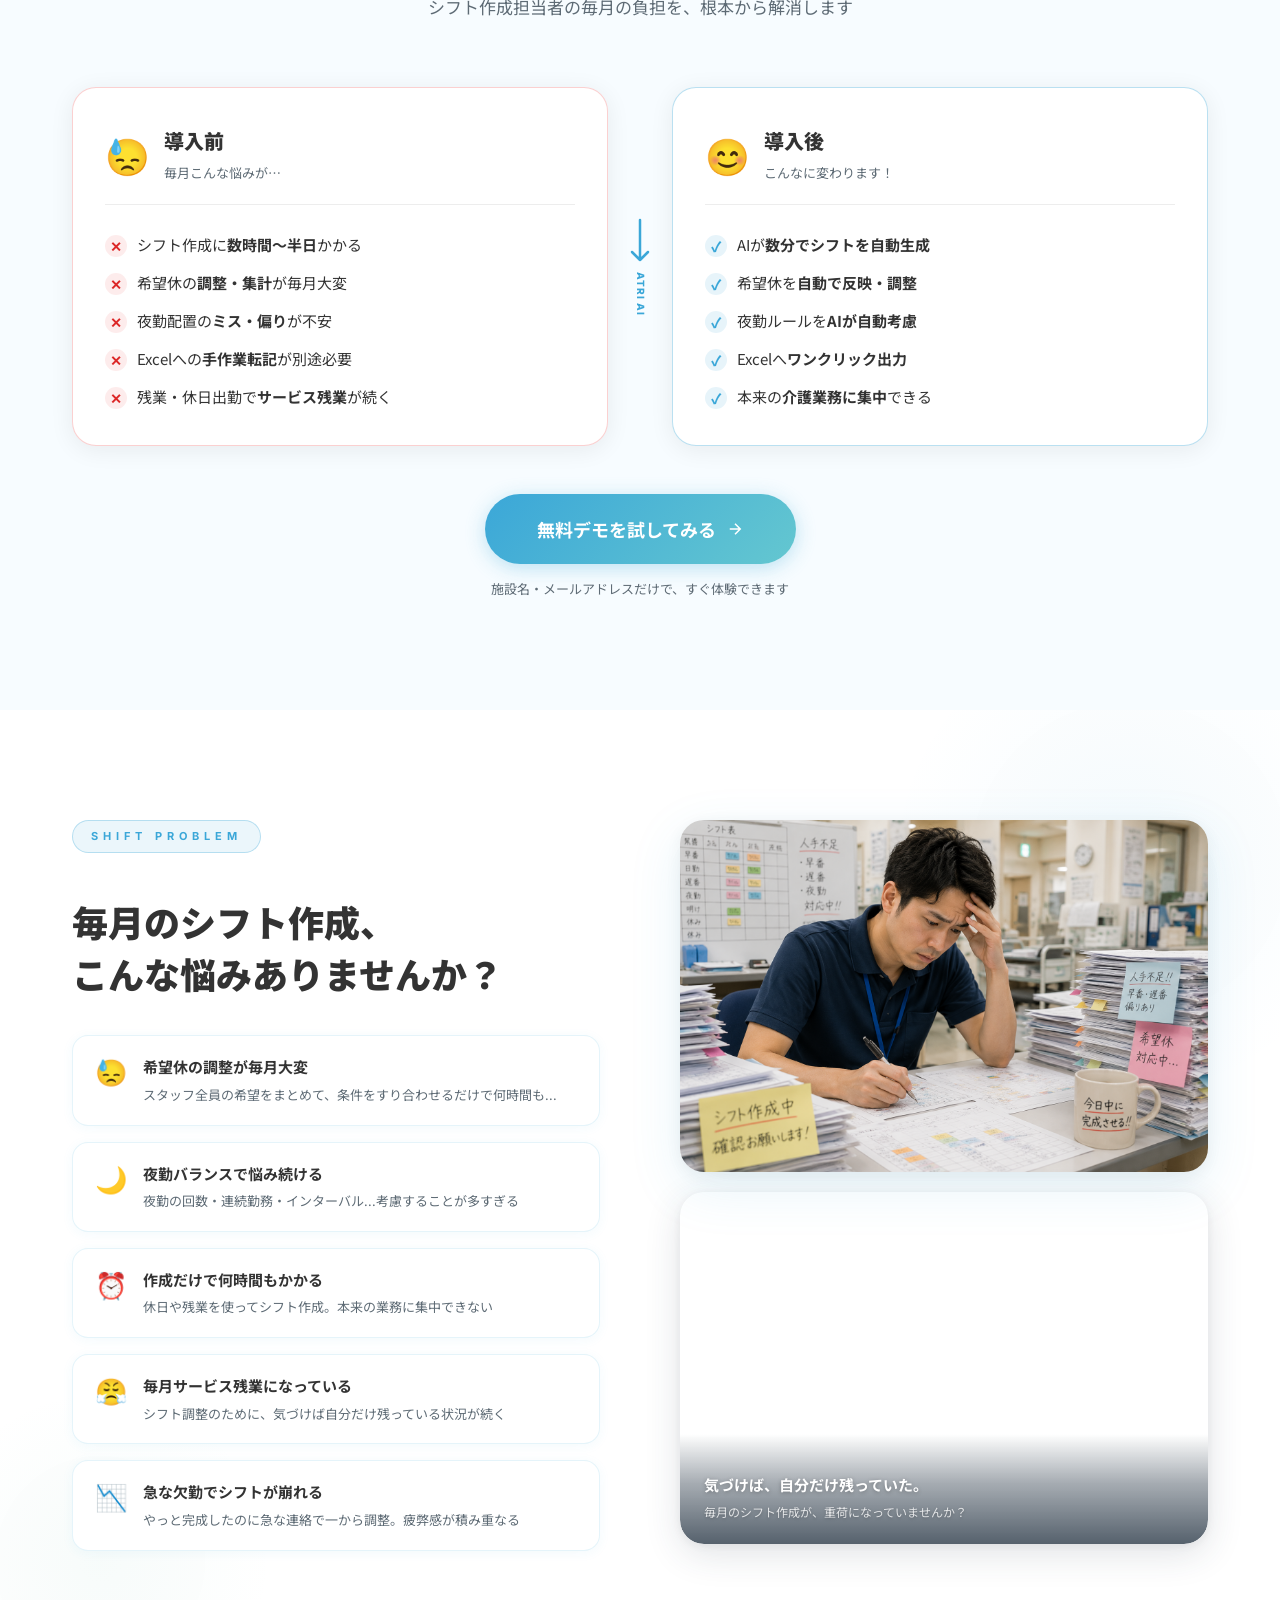
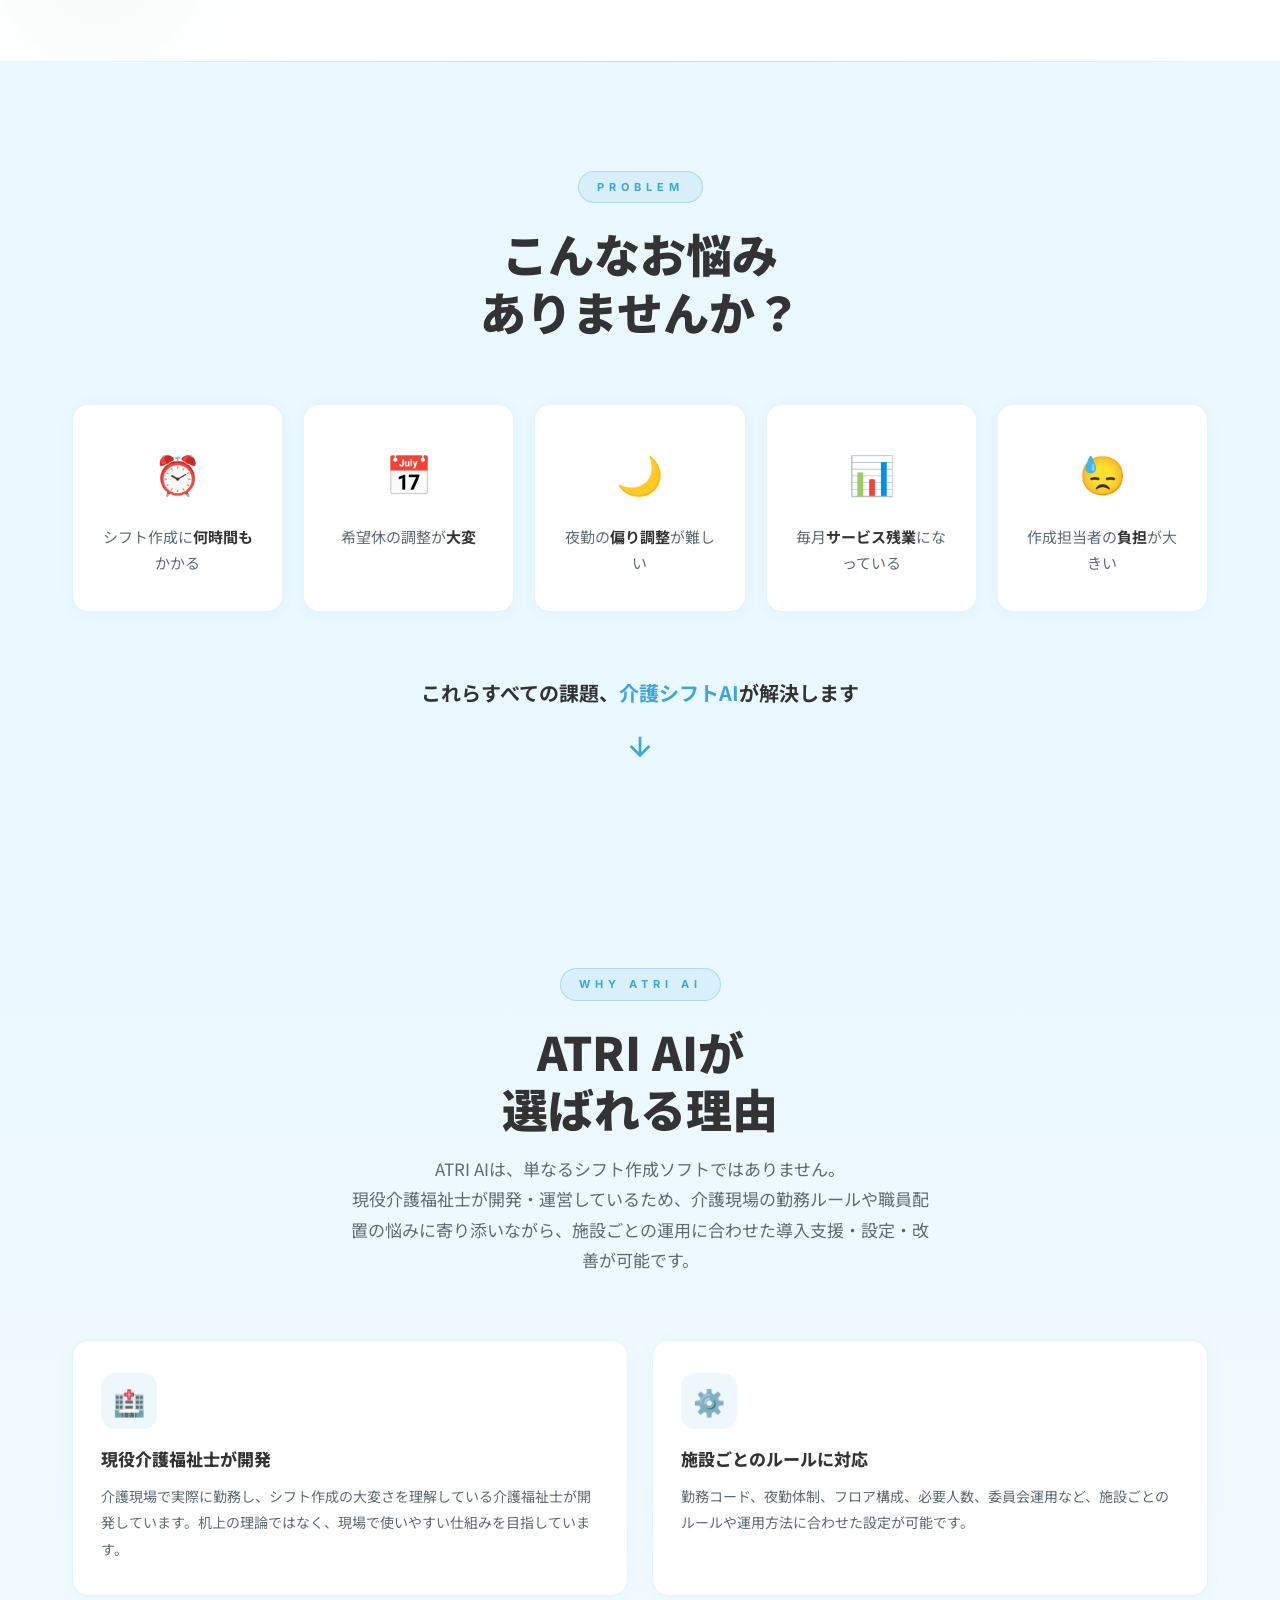
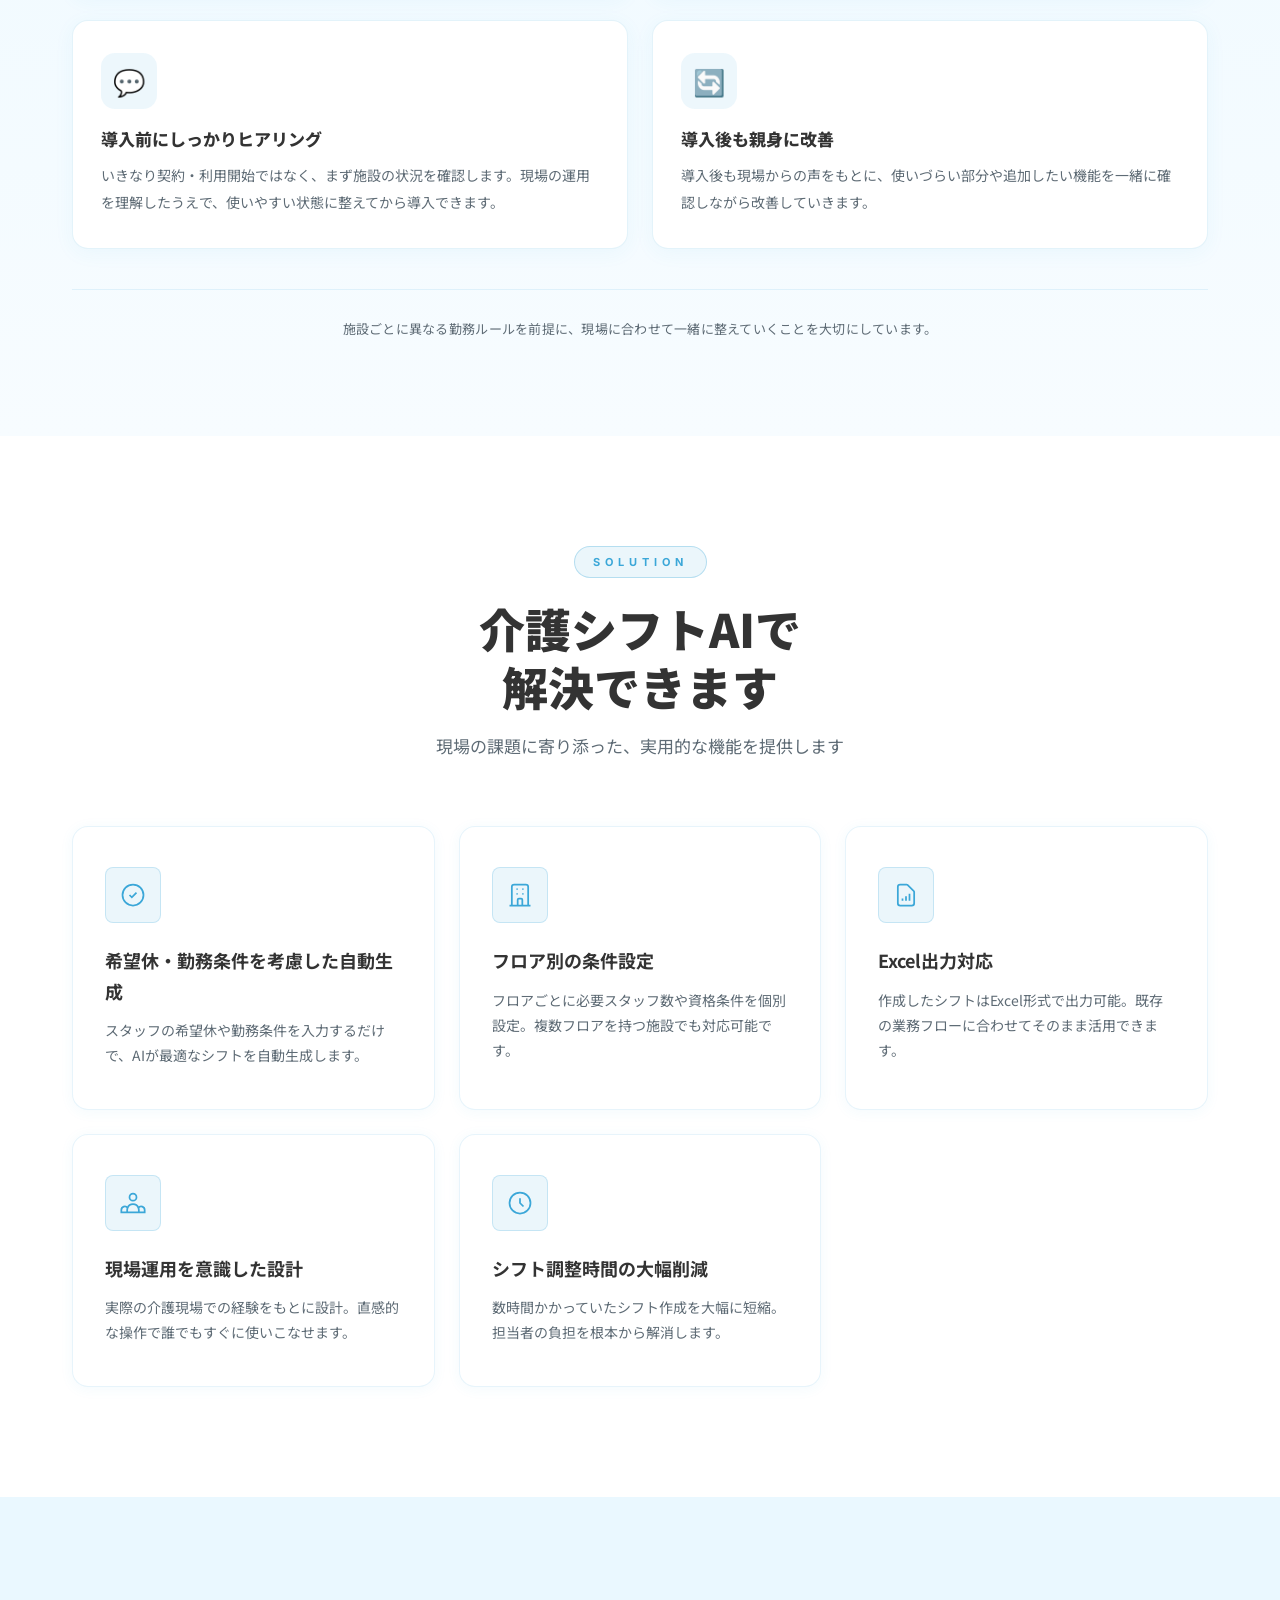
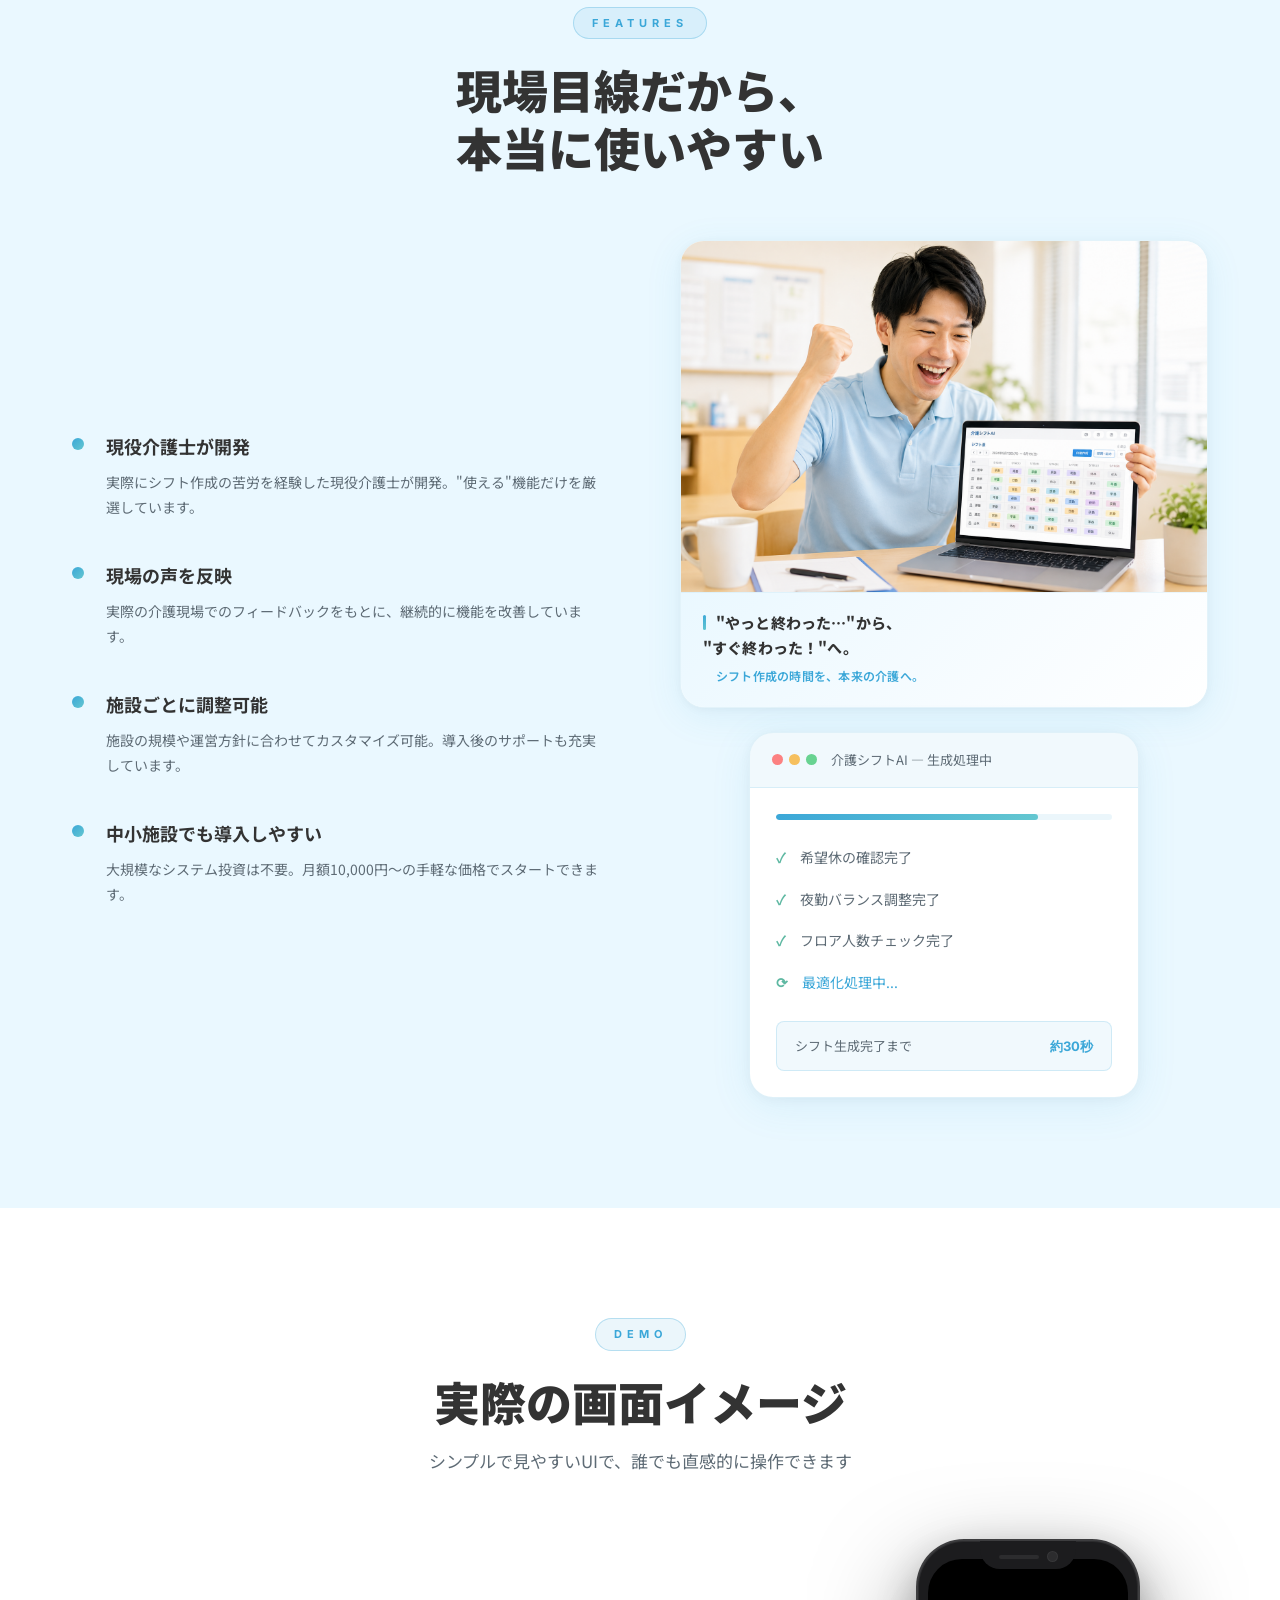
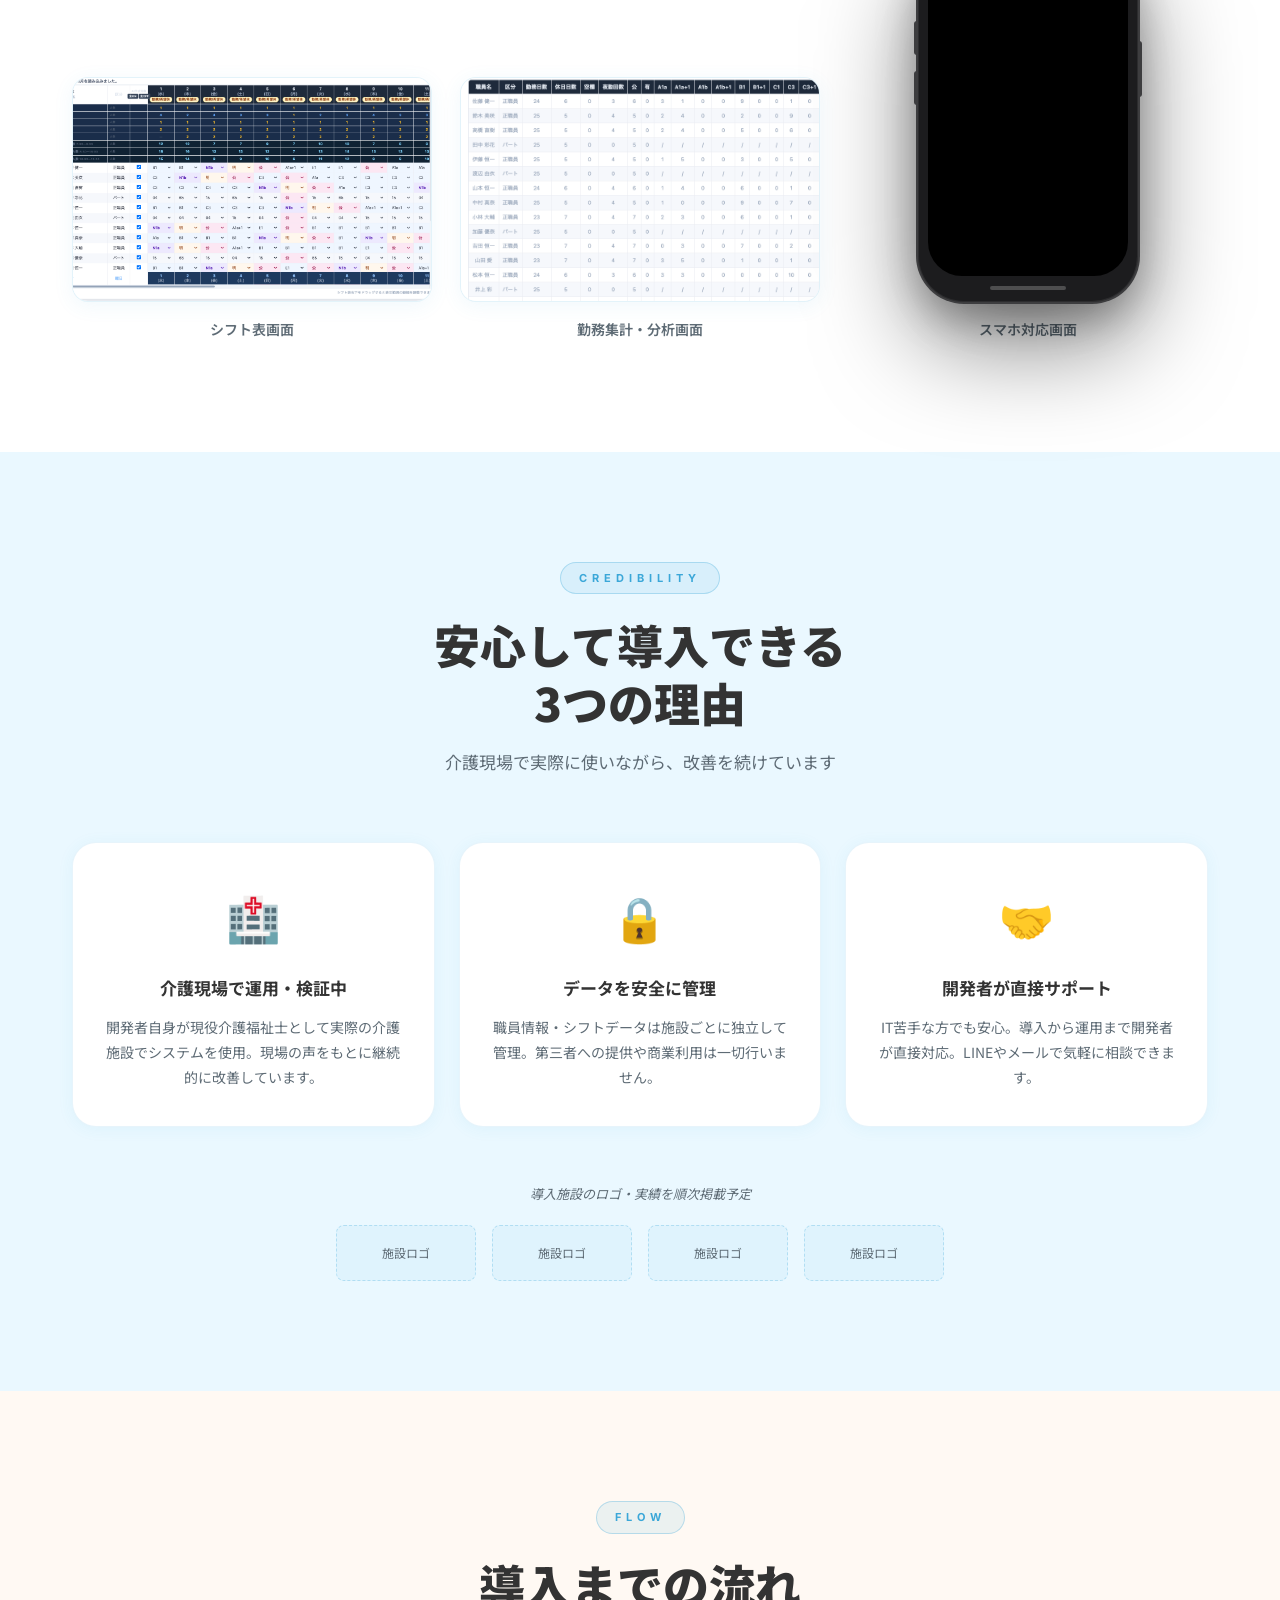
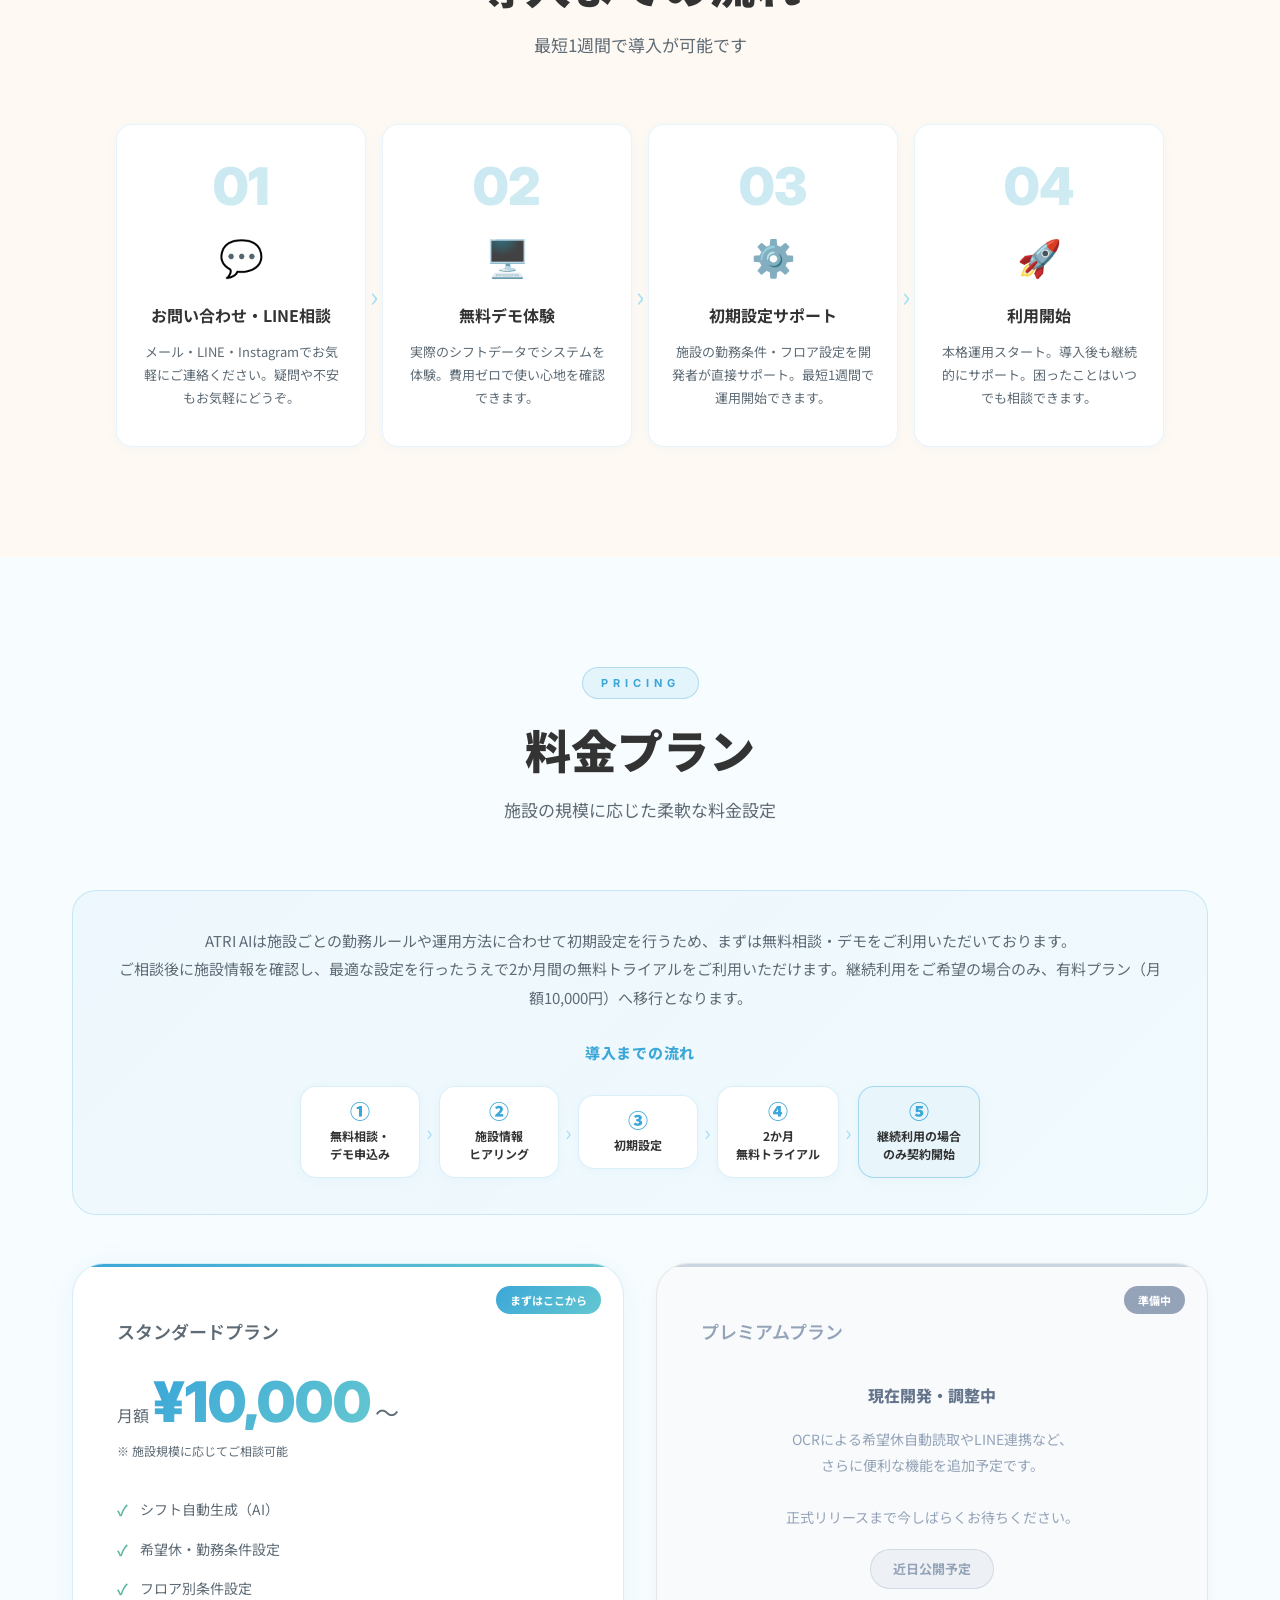
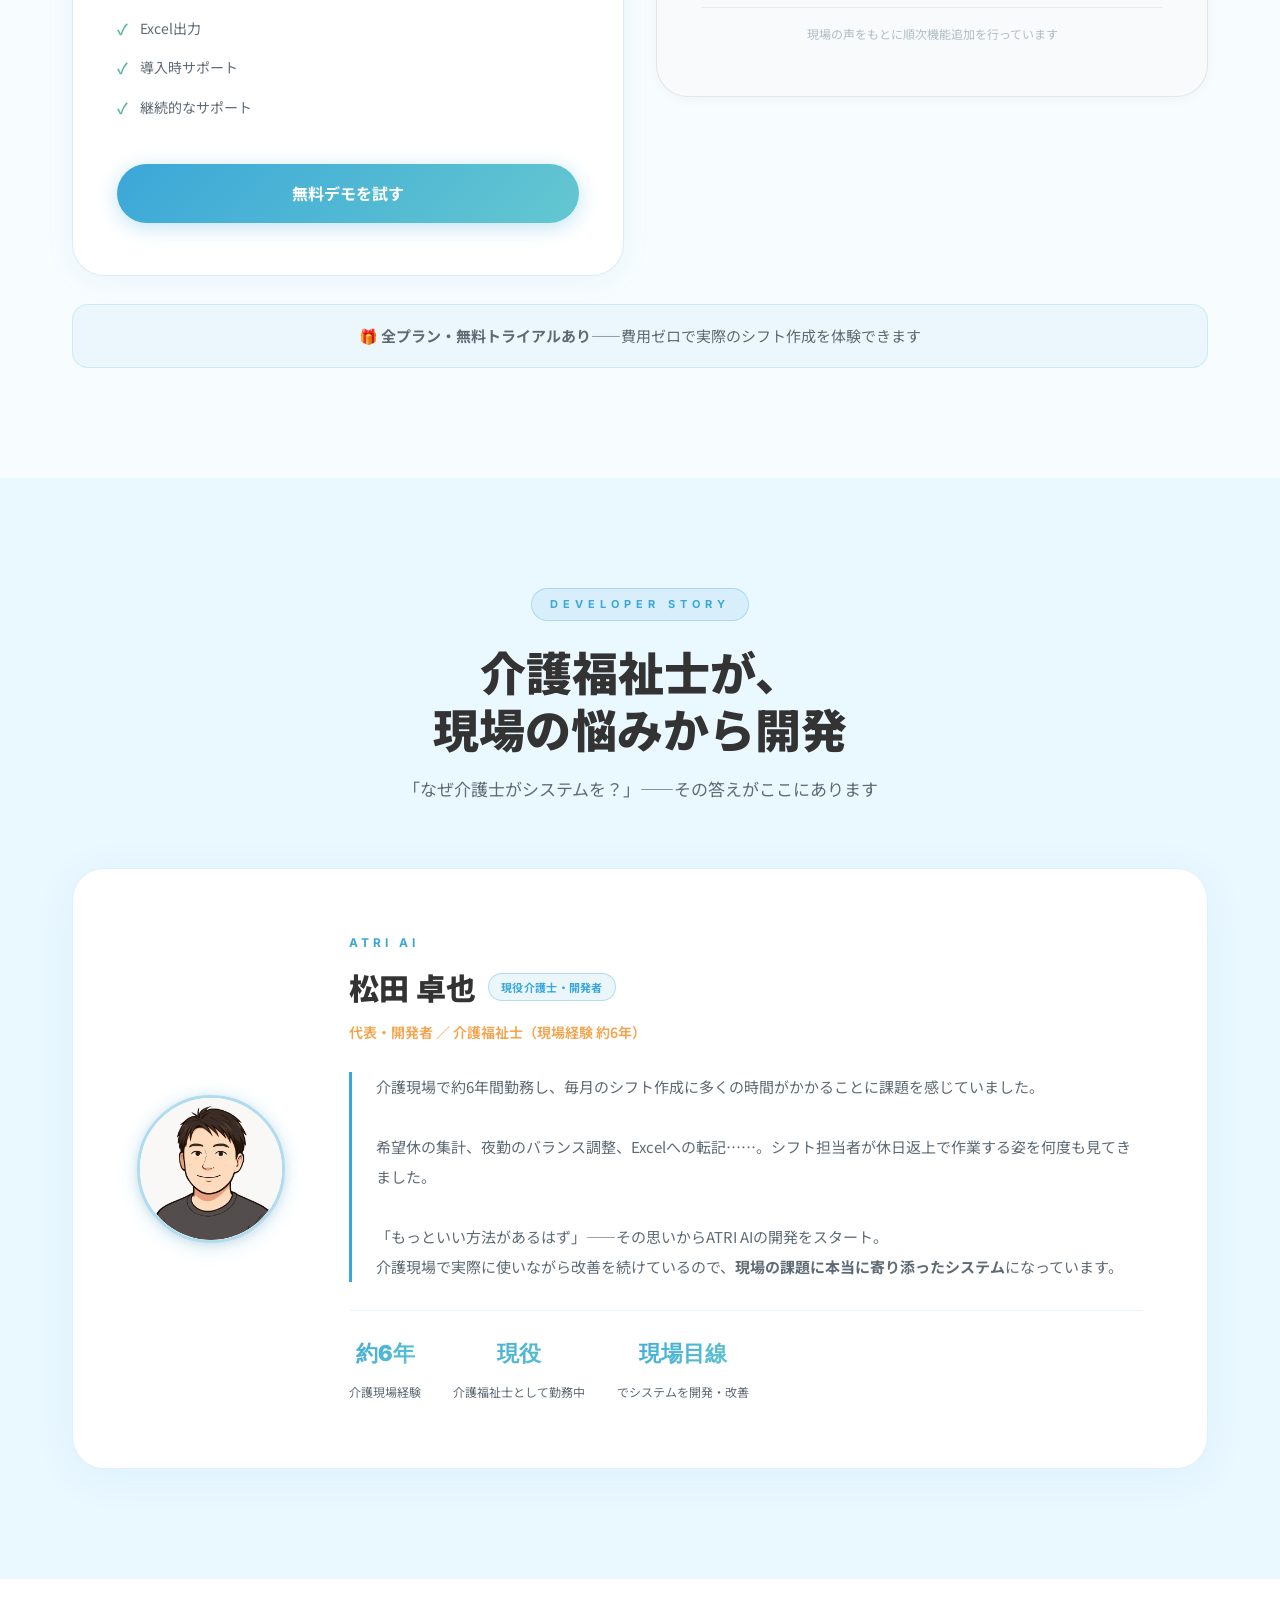
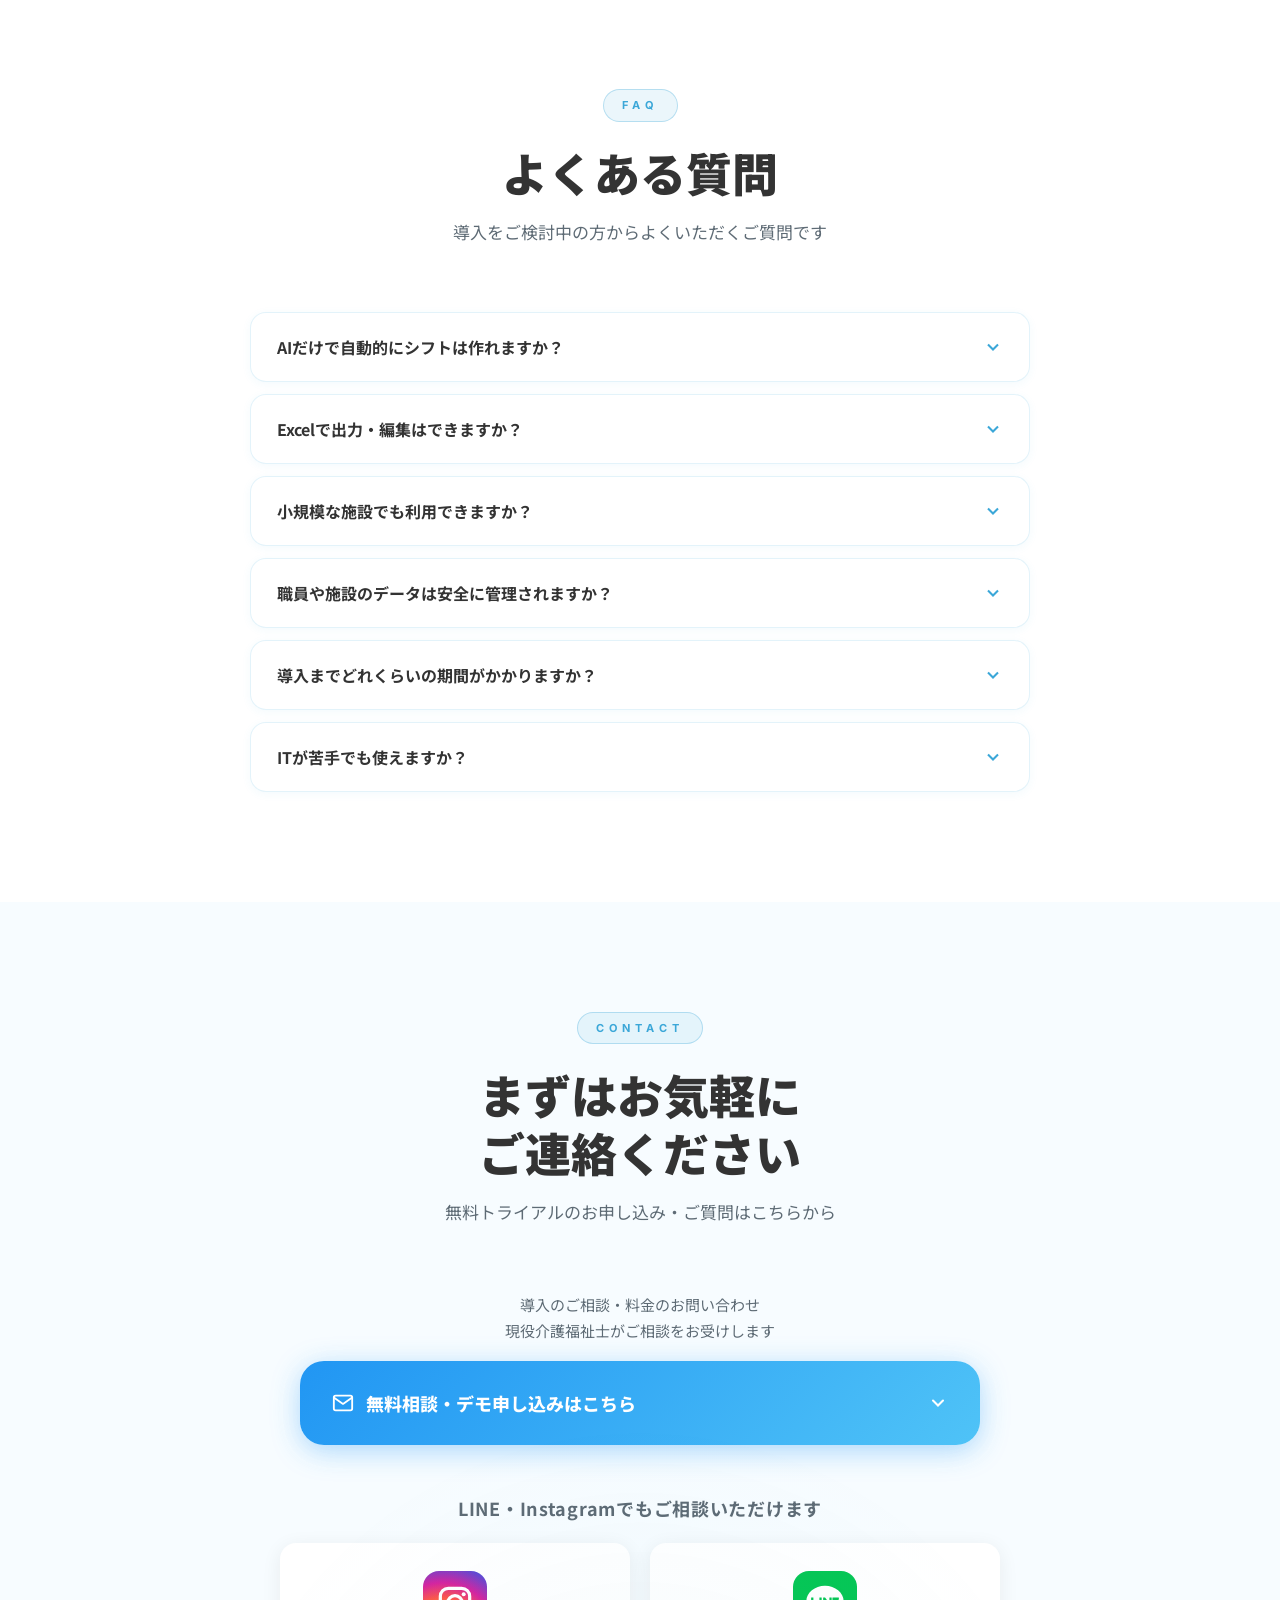
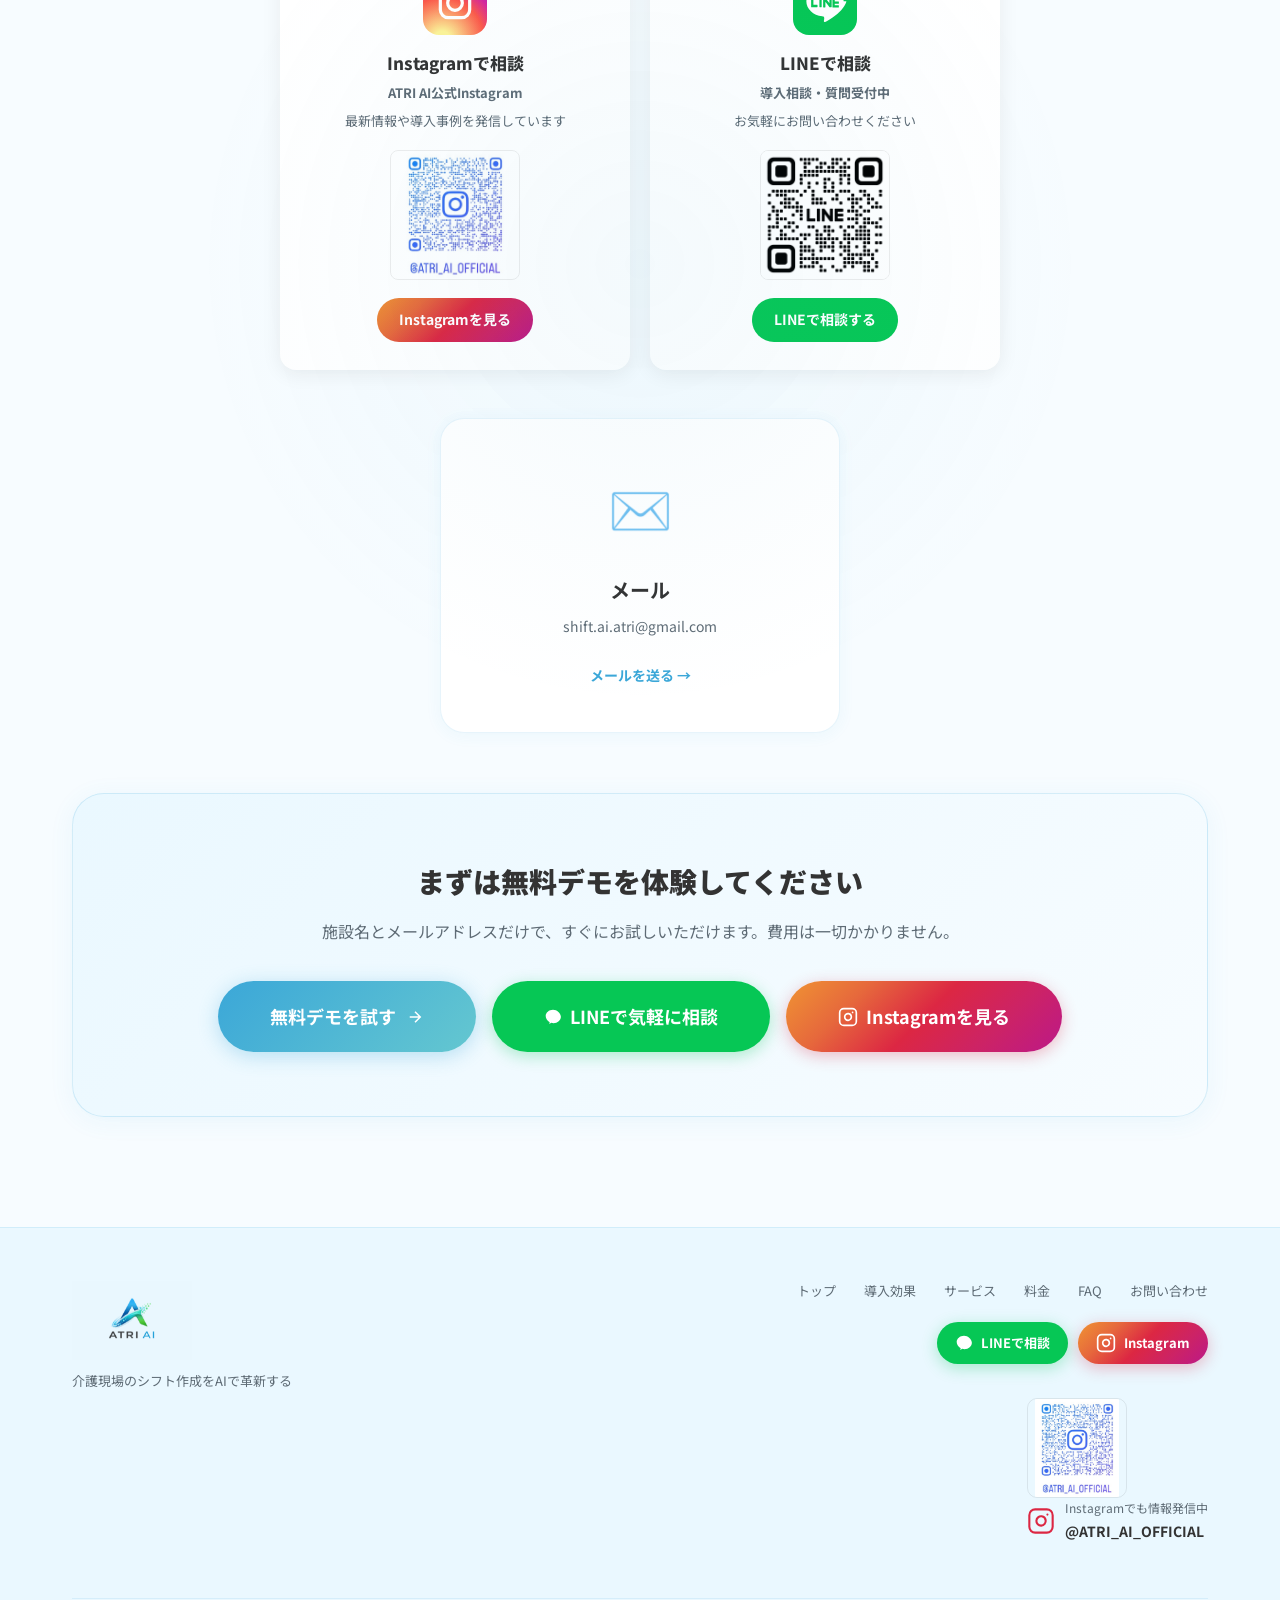
==== commit a2b843e8: "ATRI AIが選ばれる理由セクションを追加" ====
--- a/index.html
+++ b/index.html
@@ -430,6 +430,55 @@
           <path d="M12 5v14M5 12l7 7 7-7"/>
         </svg>
       </div>
+    </div>
+  </section>
+
+  <!-- 選ばれる理由 -->
+  <section class="why-us" id="why-us">
+    <div class="container">
+      <div class="section-header">
+        <span class="section-label">WHY ATRI AI</span>
+        <h2 class="section-title">ATRI AIが<br>選ばれる理由</h2>
+        <p class="section-desc">ATRI AIは、単なるシフト作成ソフトではありません。<br>現役介護福祉士が開発・運営しているため、介護現場の勤務ルールや職員配置の悩みに寄り添いながら、施設ごとの運用に合わせた導入支援・設定・改善が可能です。</p>
+      </div>
+
+      <div class="why-us-grid">
+
+        <div class="why-us-card">
+          <div class="why-us-icon-wrap">
+            <span class="why-us-icon">🏥</span>
+          </div>
+          <h3 class="why-us-title">現役介護福祉士が開発</h3>
+          <p class="why-us-desc">介護現場で実際に勤務し、シフト作成の大変さを理解している介護福祉士が開発しています。机上の理論ではなく、現場で使いやすい仕組みを目指しています。</p>
+        </div>
+
+        <div class="why-us-card">
+          <div class="why-us-icon-wrap">
+            <span class="why-us-icon">⚙️</span>
+          </div>
+          <h3 class="why-us-title">施設ごとのルールに対応</h3>
+          <p class="why-us-desc">勤務コード、夜勤体制、フロア構成、必要人数、委員会運用など、施設ごとのルールや運用方法に合わせた設定が可能です。</p>
+        </div>
+
+        <div class="why-us-card">
+          <div class="why-us-icon-wrap">
+            <span class="why-us-icon">💬</span>
+          </div>
+          <h3 class="why-us-title">導入前にしっかりヒアリング</h3>
+          <p class="why-us-desc">いきなり契約・利用開始ではなく、まず施設の状況を確認します。現場の運用を理解したうえで、使いやすい状態に整えてから導入できます。</p>
+        </div>
+
+        <div class="why-us-card">
+          <div class="why-us-icon-wrap">
+            <span class="why-us-icon">🔄</span>
+          </div>
+          <h3 class="why-us-title">導入後も親身に改善</h3>
+          <p class="why-us-desc">導入後も現場からの声をもとに、使いづらい部分や追加したい機能を一緒に確認しながら改善していきます。</p>
+        </div>
+
+      </div>
+
+      <p class="why-us-note">施設ごとに異なる勤務ルールを前提に、現場に合わせて一緒に整えていくことを大切にしています。</p>
     </div>
   </section>
 
--- a/style.css
+++ b/style.css
@@ -977,6 +977,70 @@
   color: var(--color-accent);
   margin: 0 auto;
   animation: anim-bounce 2s ease infinite;
+}
+
+/* =====================================================
+   選ばれる理由
+   ===================================================== */
+.why-us {
+  padding: 96px 0;
+  background: linear-gradient(180deg, #EAF8FF 0%, #F7FCFF 100%);
+}
+
+.why-us-grid {
+  display: grid;
+  grid-template-columns: repeat(2, 1fr);
+  gap: 24px;
+  margin-bottom: 40px;
+}
+
+.why-us-card {
+  background: #fff;
+  border: 1px solid rgba(59, 167, 216, 0.14);
+  border-radius: 16px;
+  padding: 32px 28px;
+  box-shadow: 0 4px 20px rgba(59, 167, 216, 0.06);
+  transition: transform 0.25s ease, box-shadow 0.25s ease;
+}
+
+.why-us-card:hover {
+  transform: translateY(-4px);
+  box-shadow: 0 12px 40px rgba(59, 167, 216, 0.13);
+}
+
+.why-us-icon-wrap {
+  width: 56px;
+  height: 56px;
+  background: rgba(59, 167, 216, 0.09);
+  border-radius: 14px;
+  display: flex;
+  align-items: center;
+  justify-content: center;
+  margin-bottom: 18px;
+  font-size: 26px;
+}
+
+.why-us-title {
+  font-size: 17px;
+  font-weight: 800;
+  color: var(--color-text);
+  margin-bottom: 12px;
+  line-height: 1.4;
+}
+
+.why-us-desc {
+  font-size: 14px;
+  color: var(--color-text-muted);
+  line-height: 1.9;
+}
+
+.why-us-note {
+  text-align: center;
+  font-size: 13px;
+  color: var(--color-text-muted);
+  border-top: 1px solid rgba(59, 167, 216, 0.12);
+  padding-top: 28px;
+  letter-spacing: 0.02em;
 }
 
 /* =====================================================
@@ -3057,6 +3121,11 @@
     width: 240px;
   }
 
+  /* ---- 選ばれる理由 ---- */
+  .why-us             { padding: 64px 0; }
+  .why-us-grid        { grid-template-columns: 1fr; gap: 16px; }
+  .why-us-card        { padding: 24px 20px; }
+
   /* ---- 事前相談ボックス ---- */
   .consultation-box   { padding: 28px 20px; }
   .consultation-intro { font-size: 13px; }
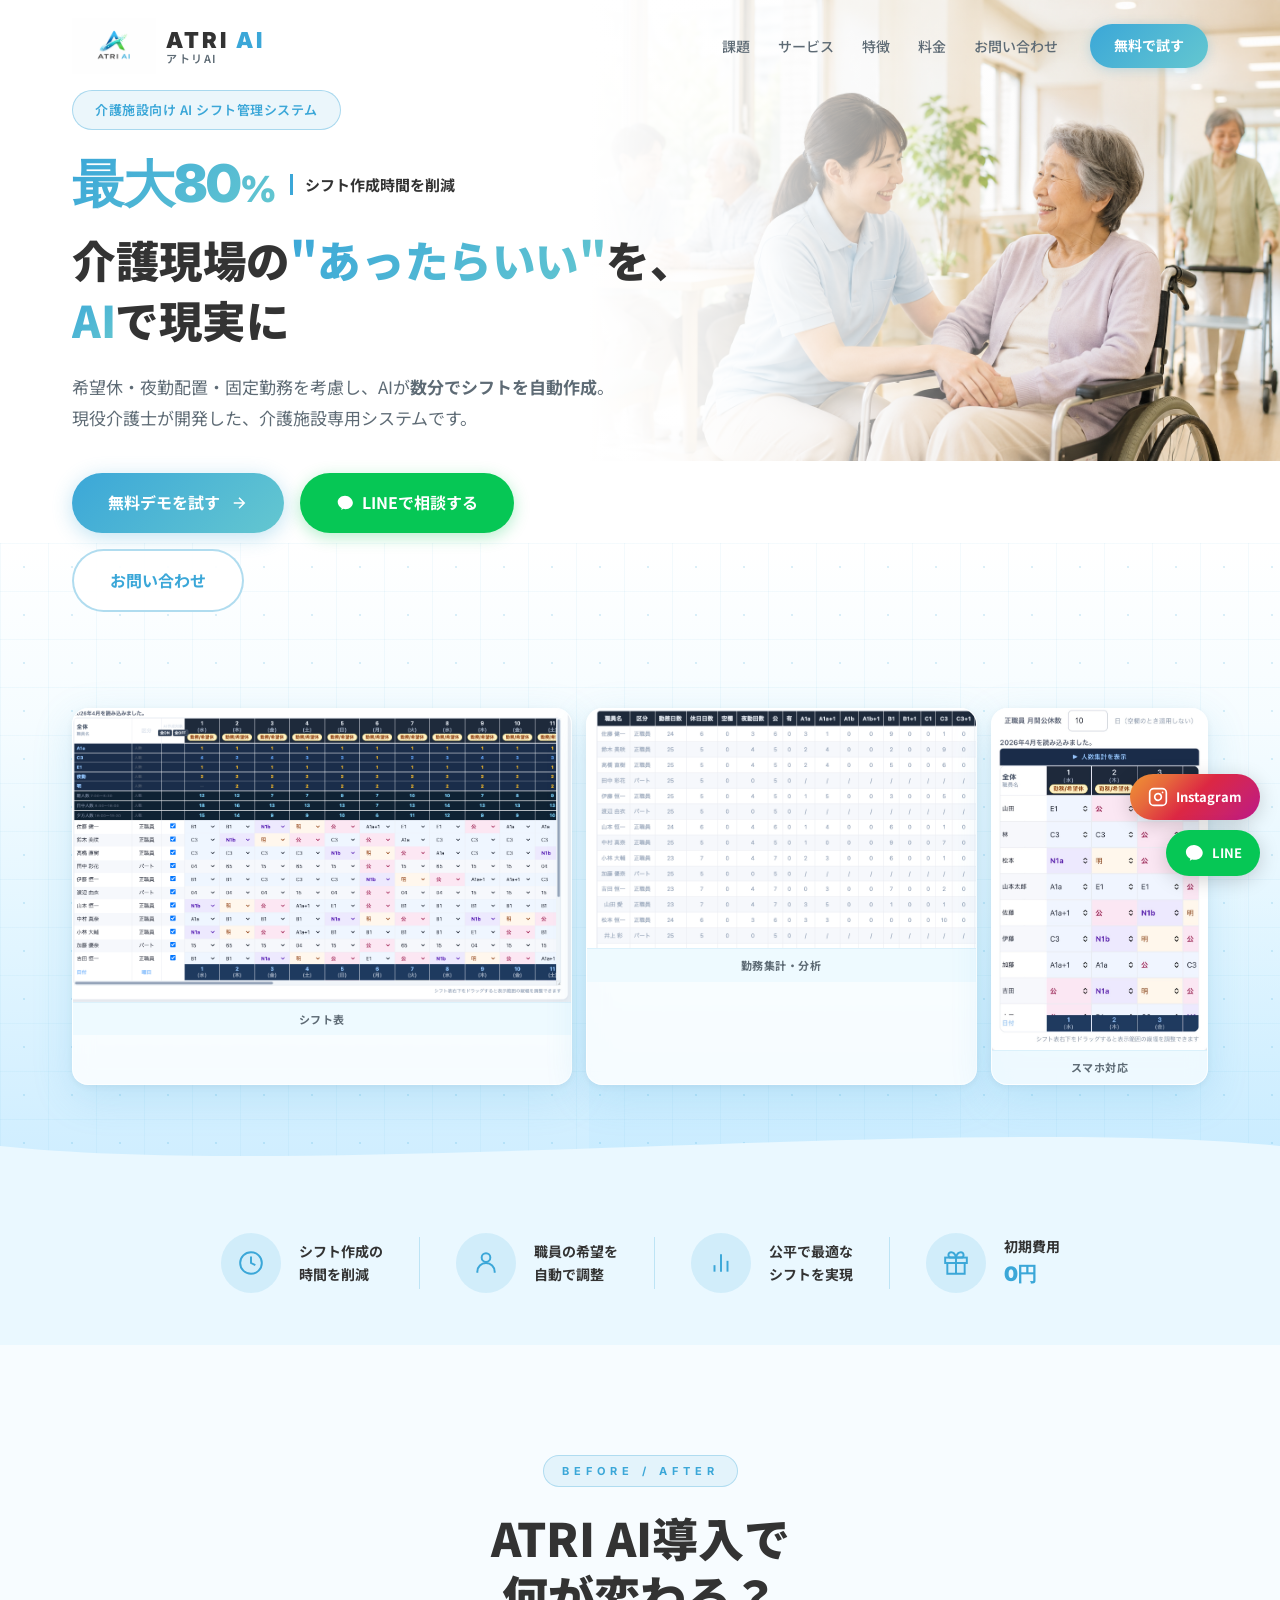
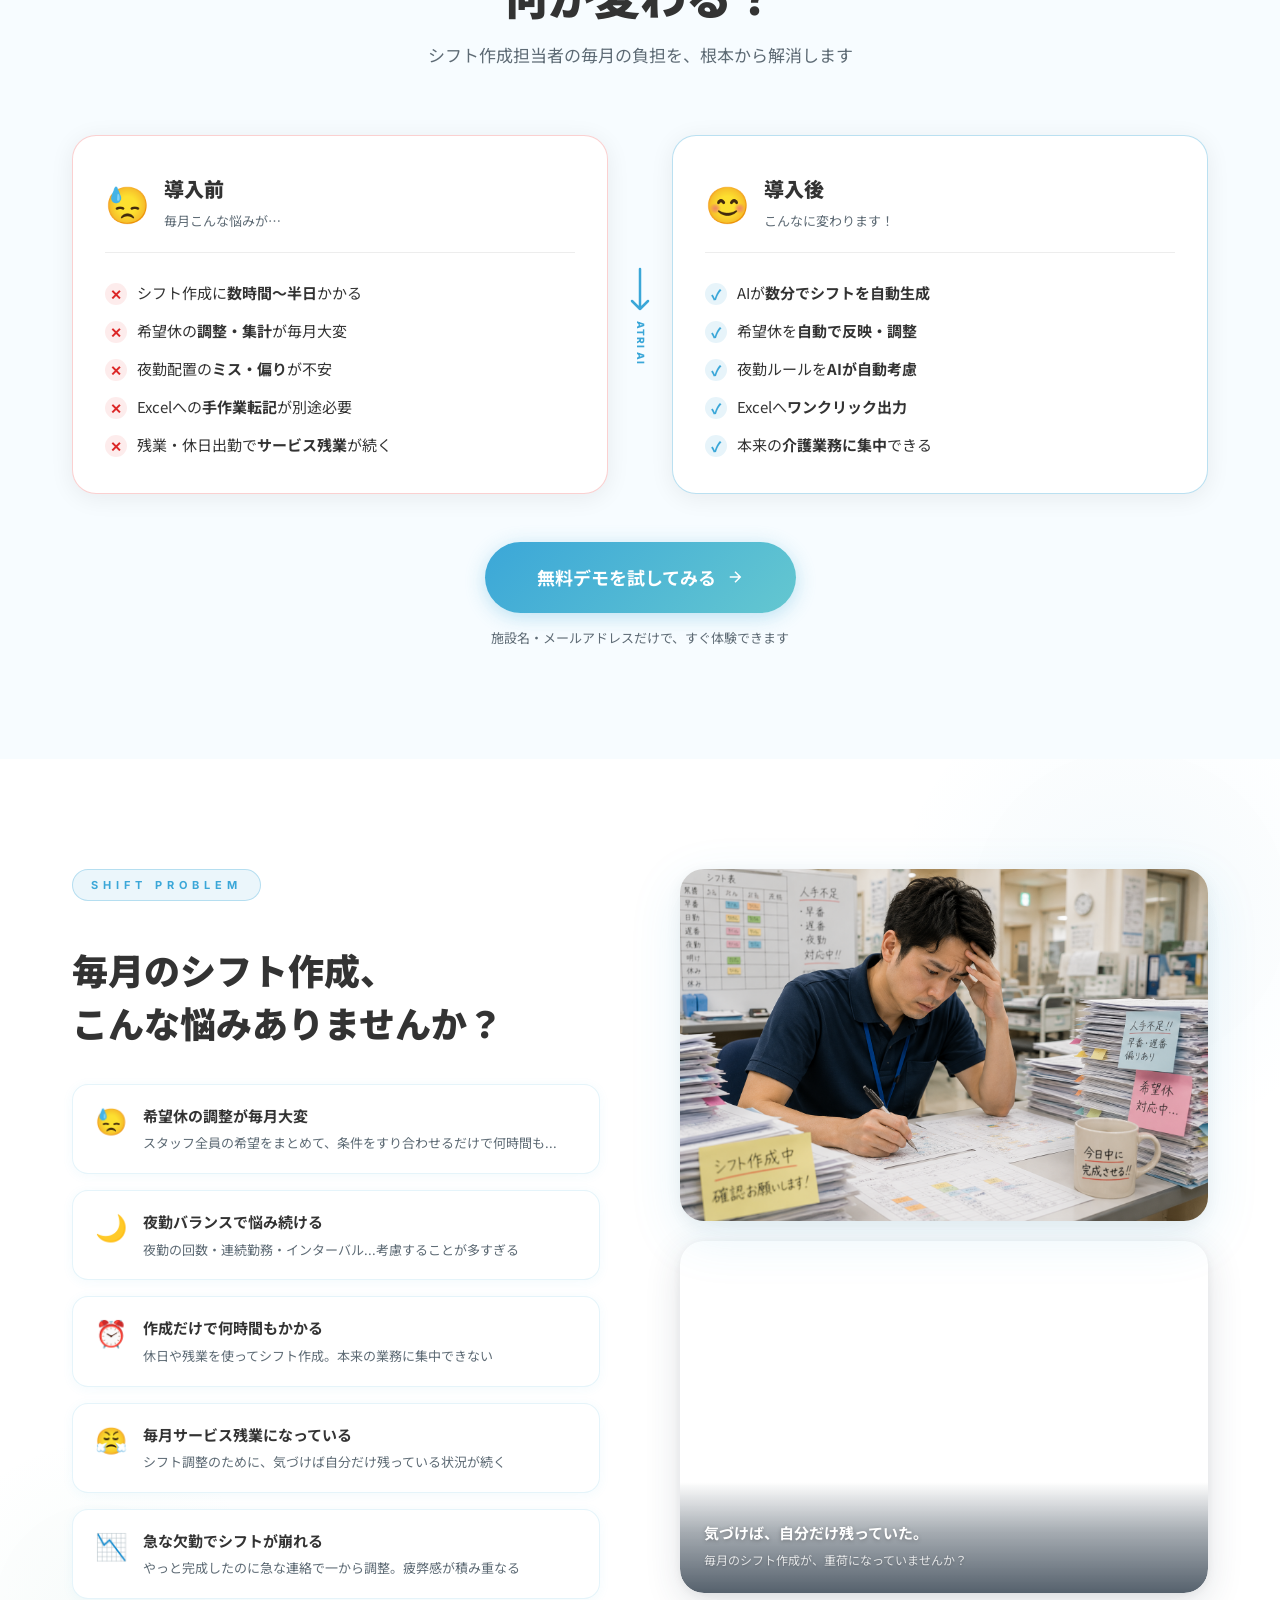
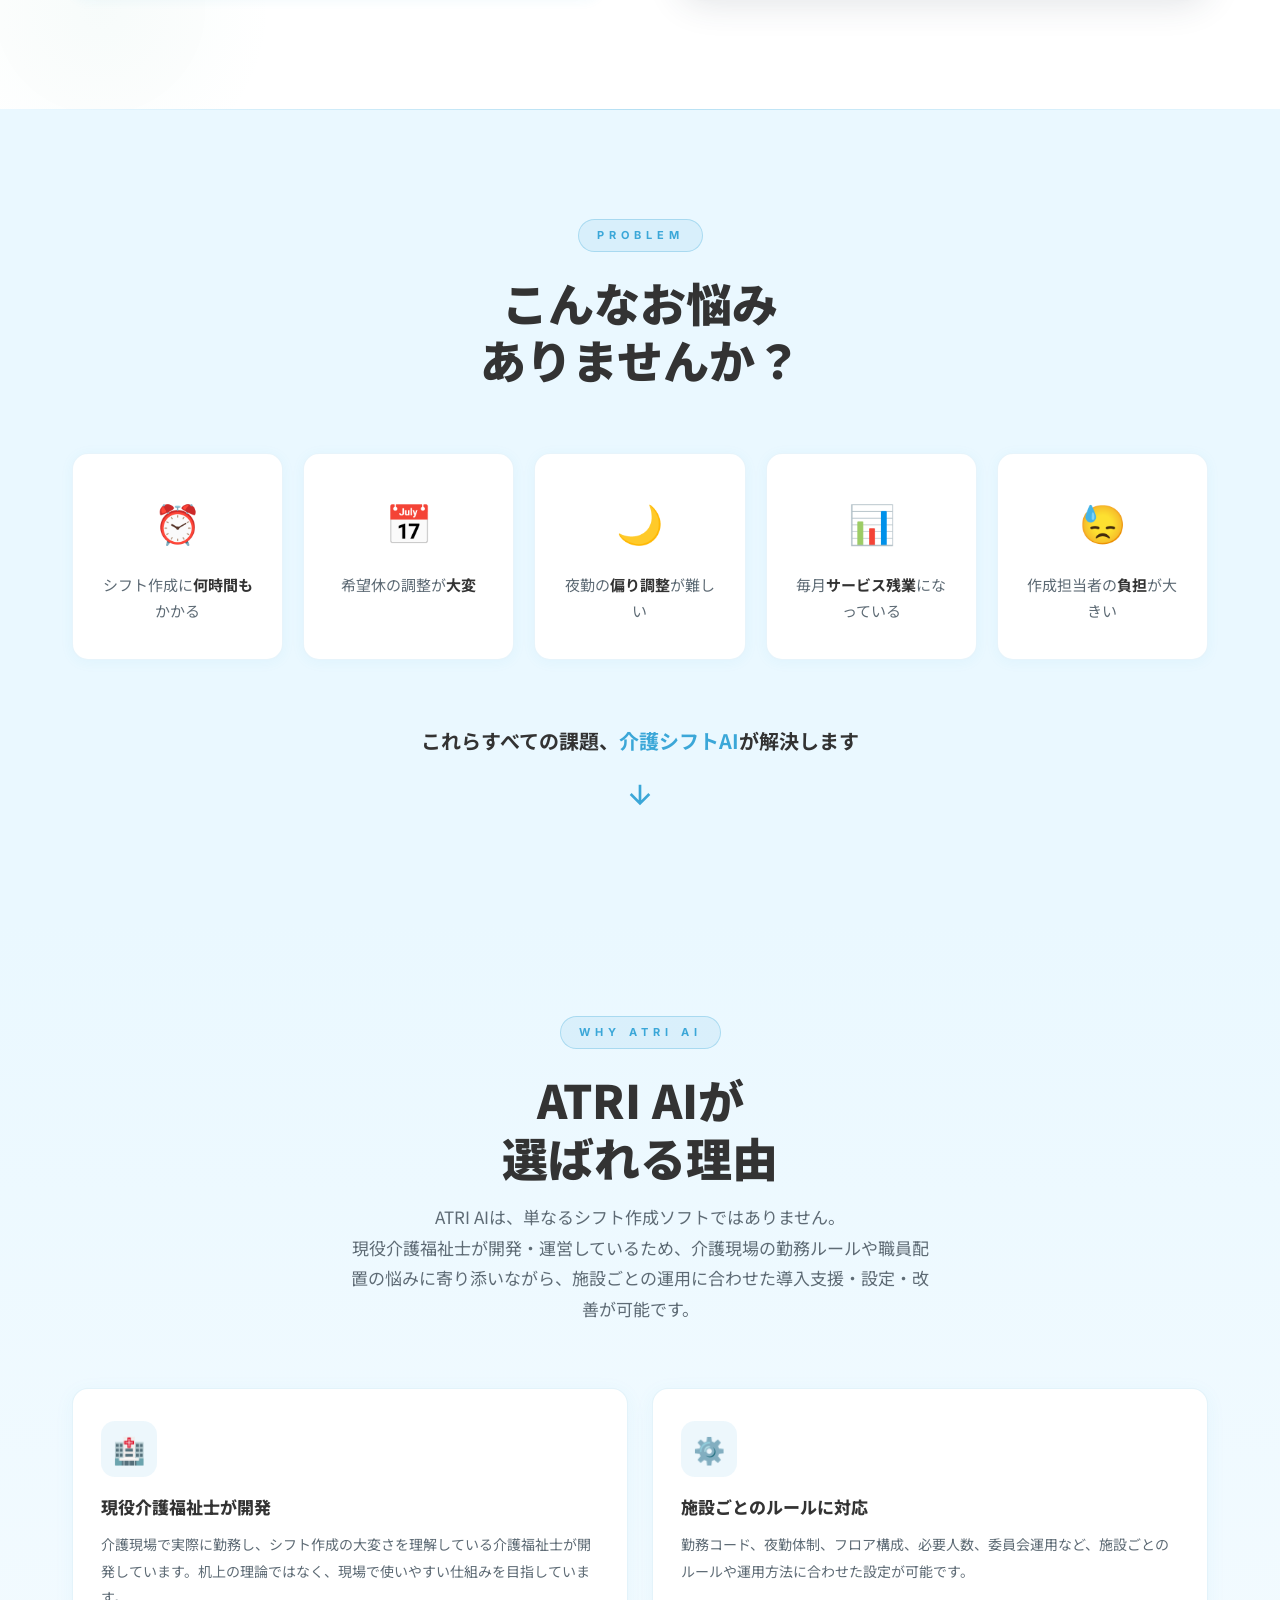
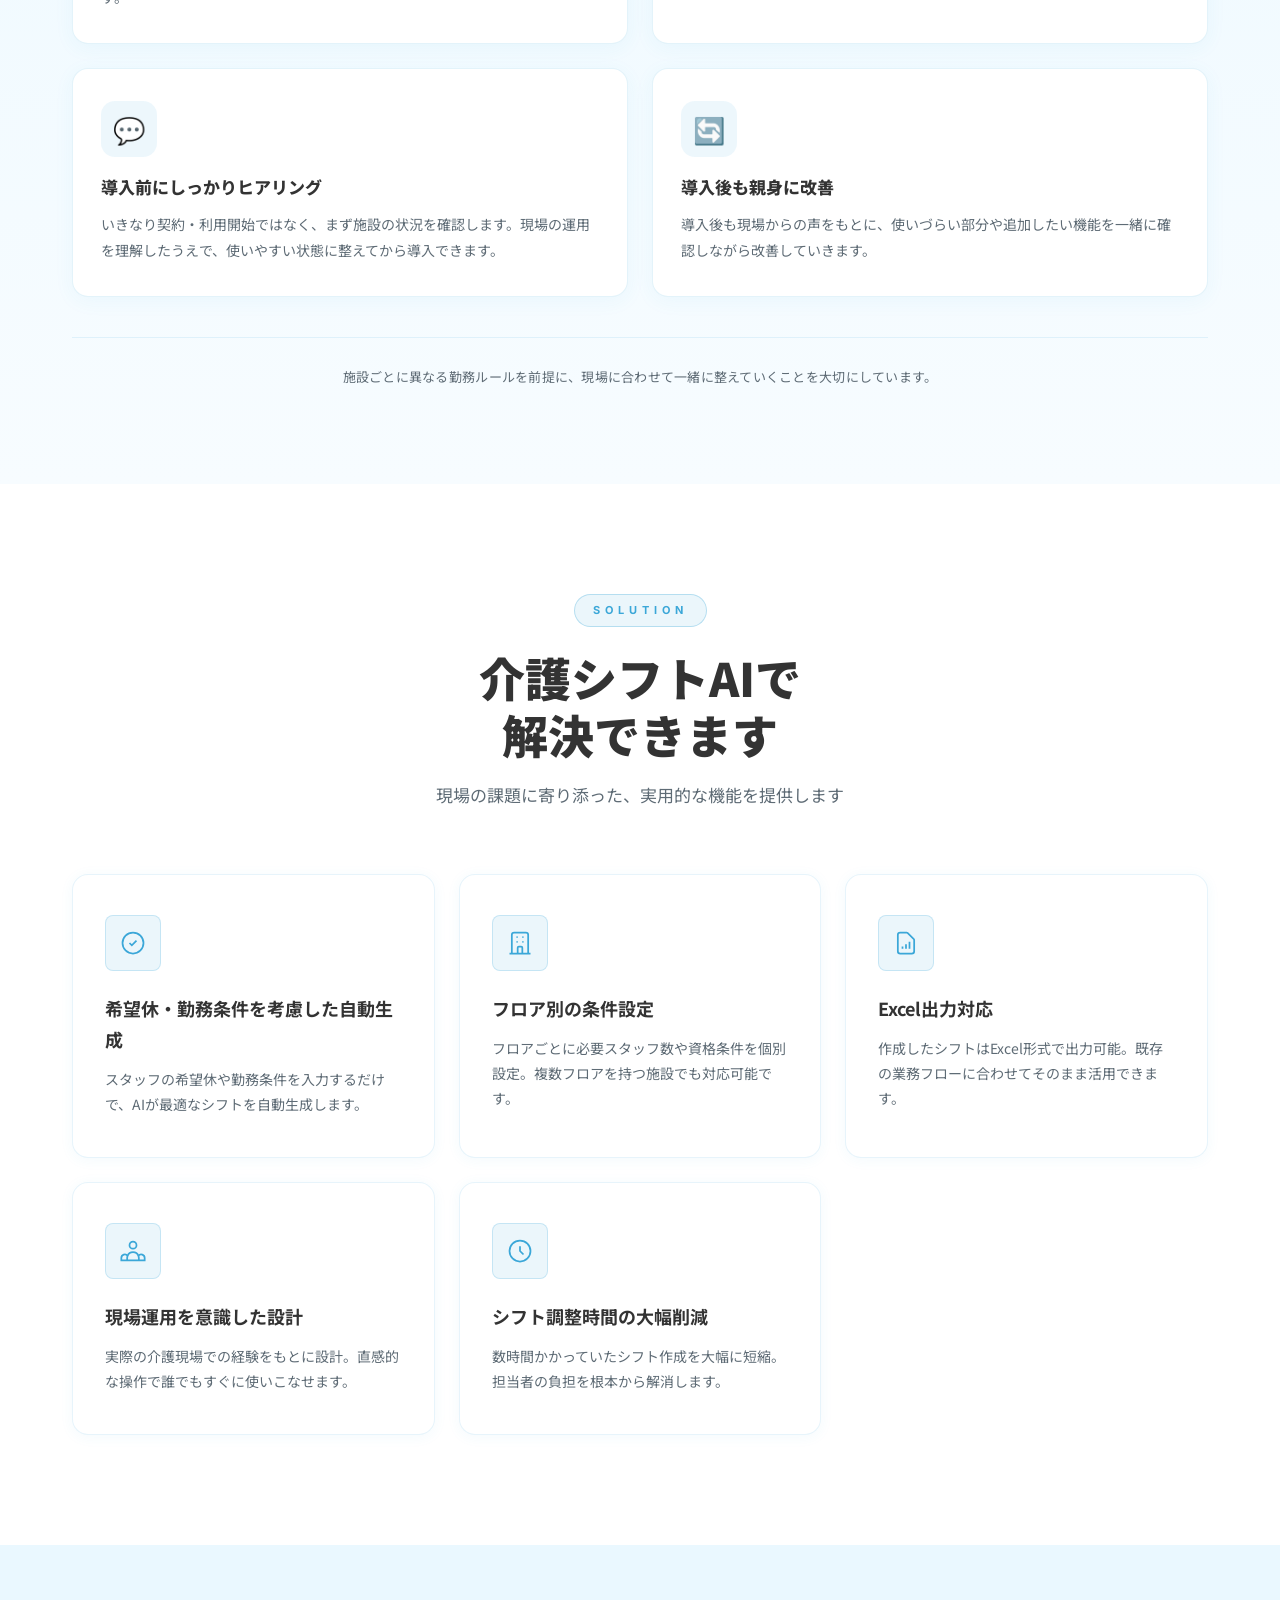
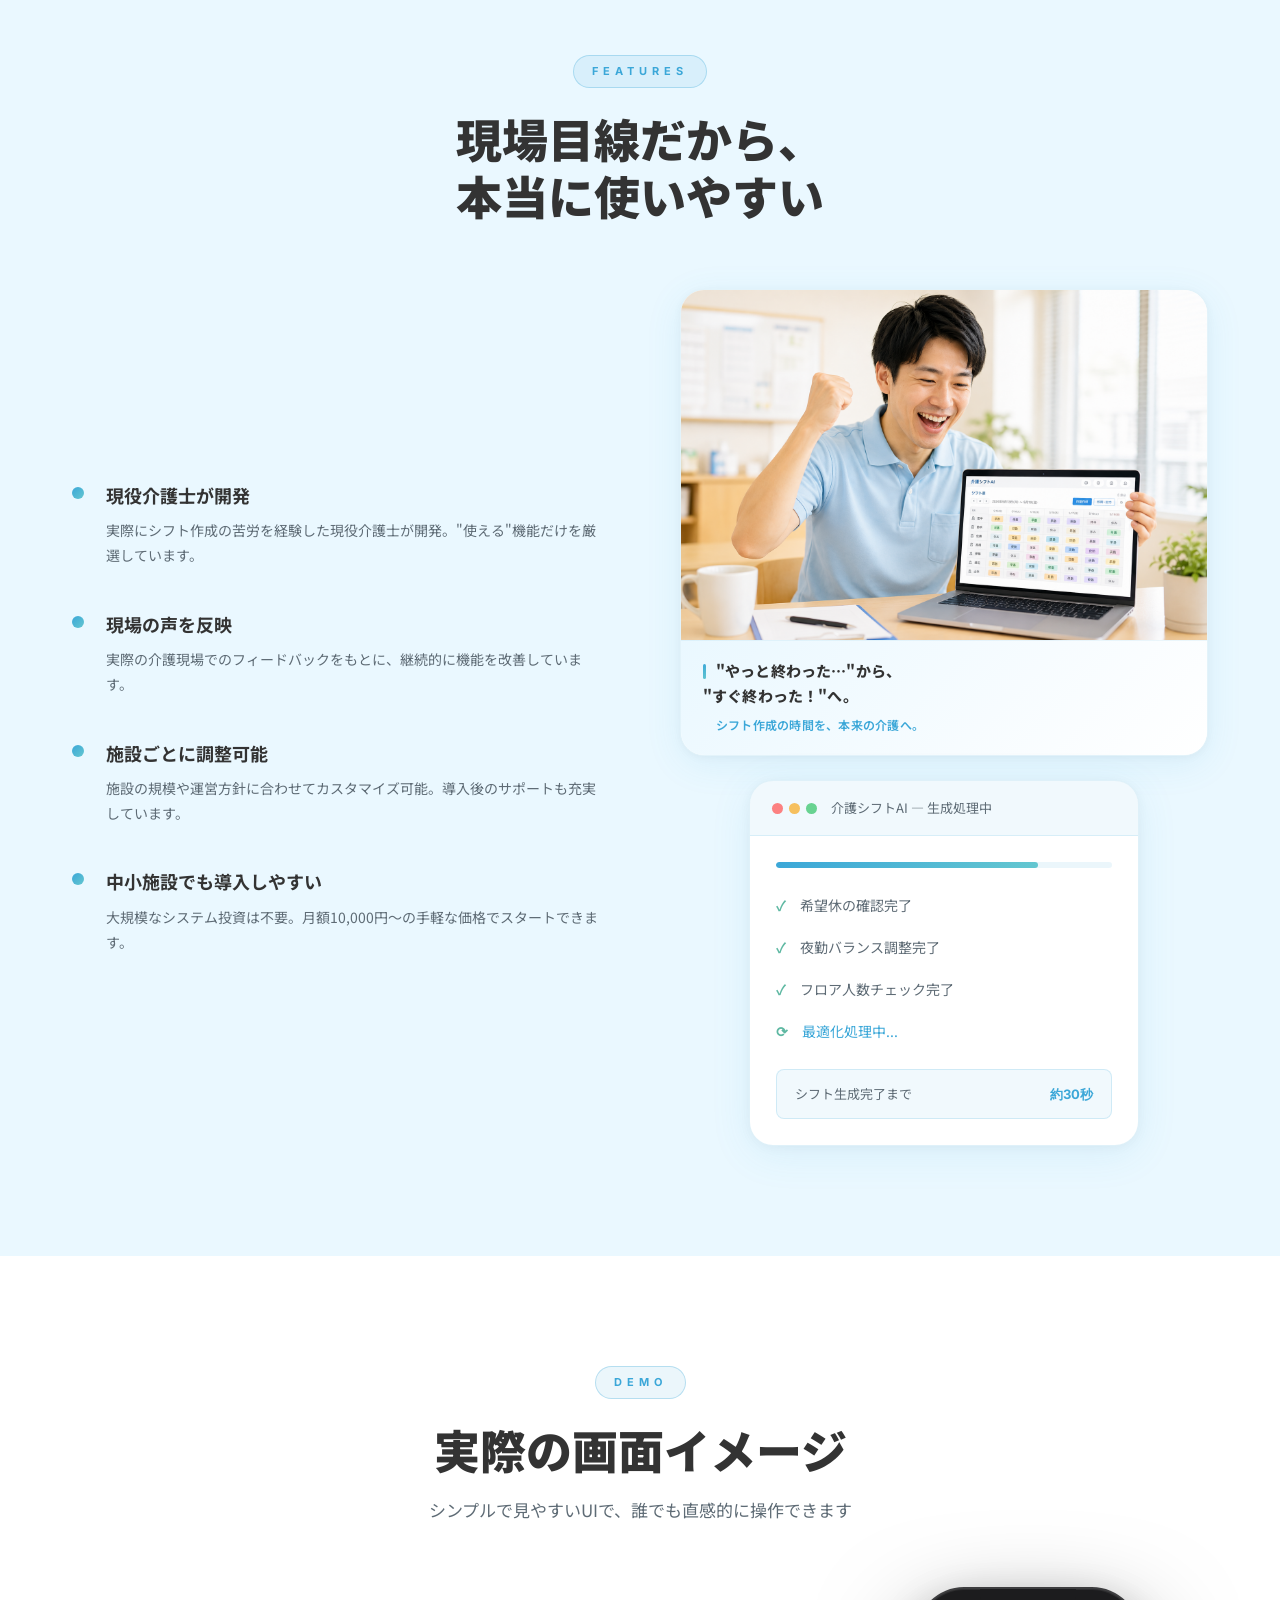
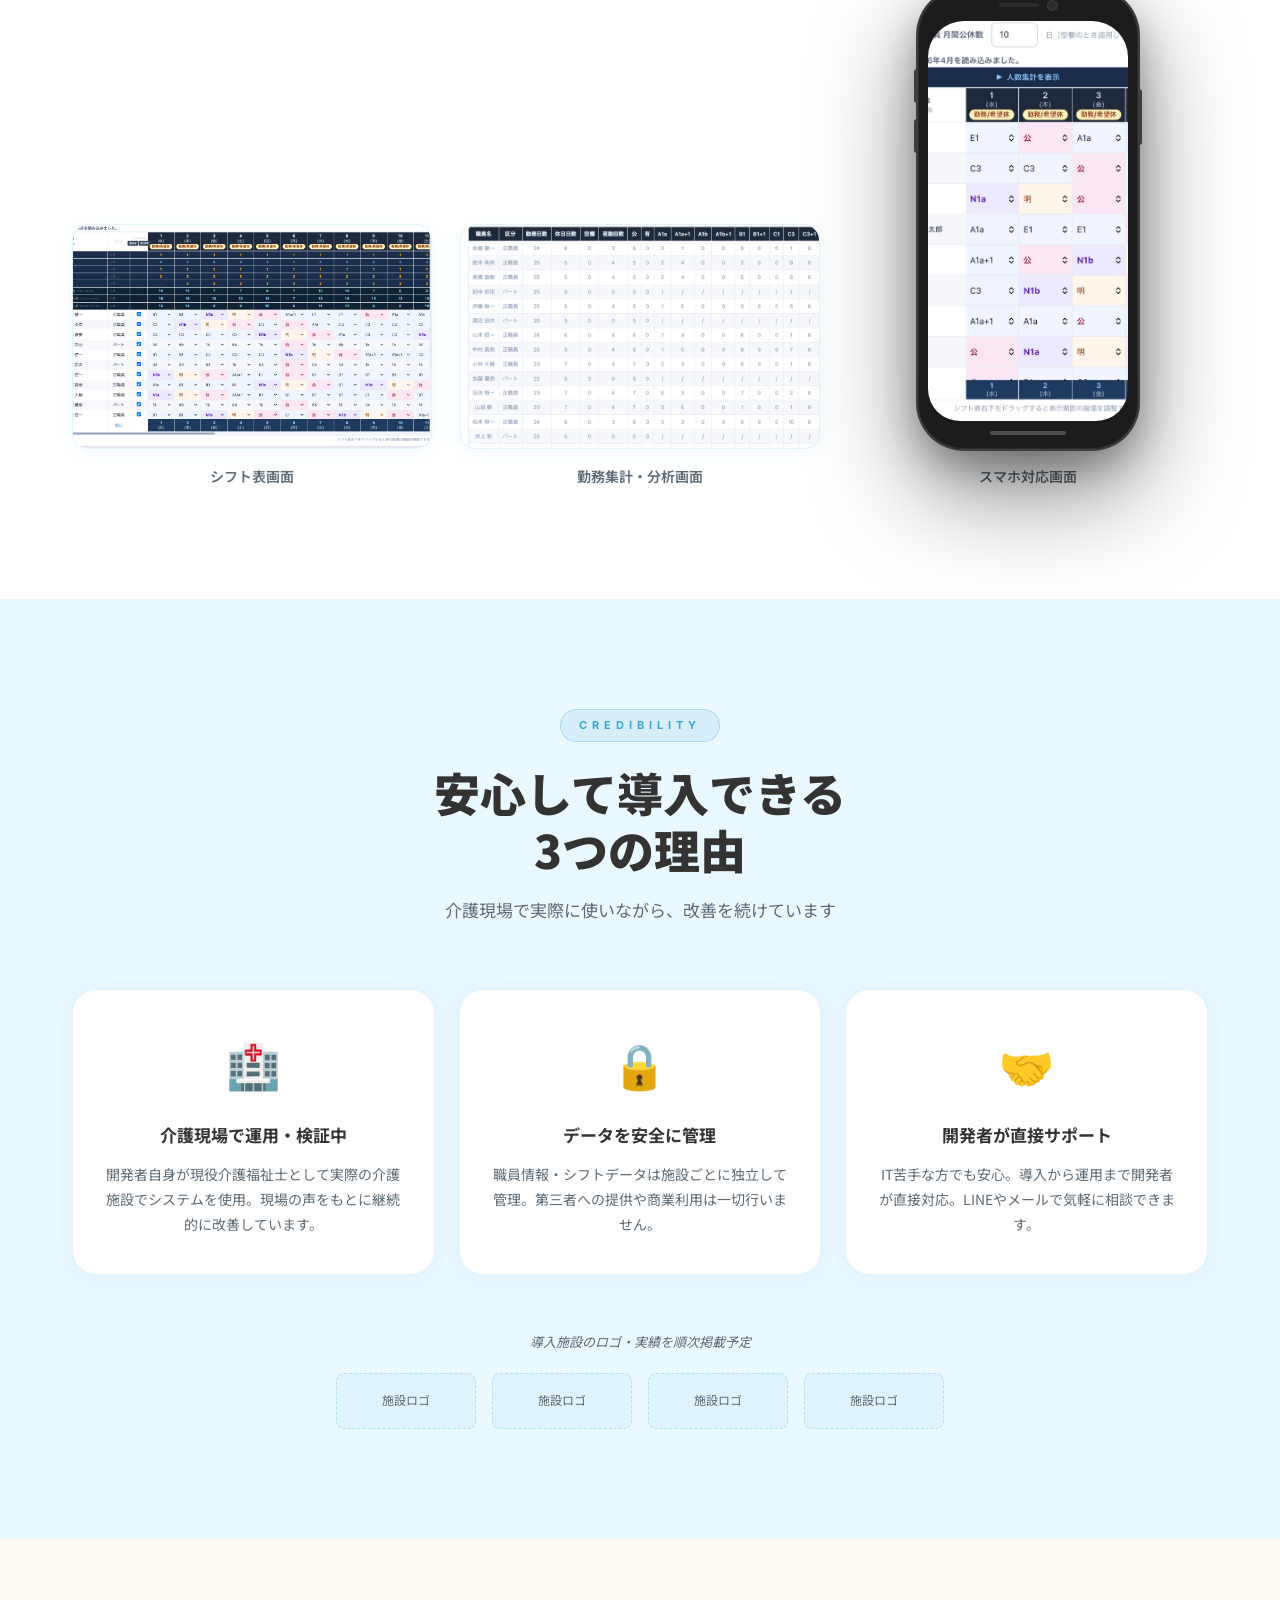
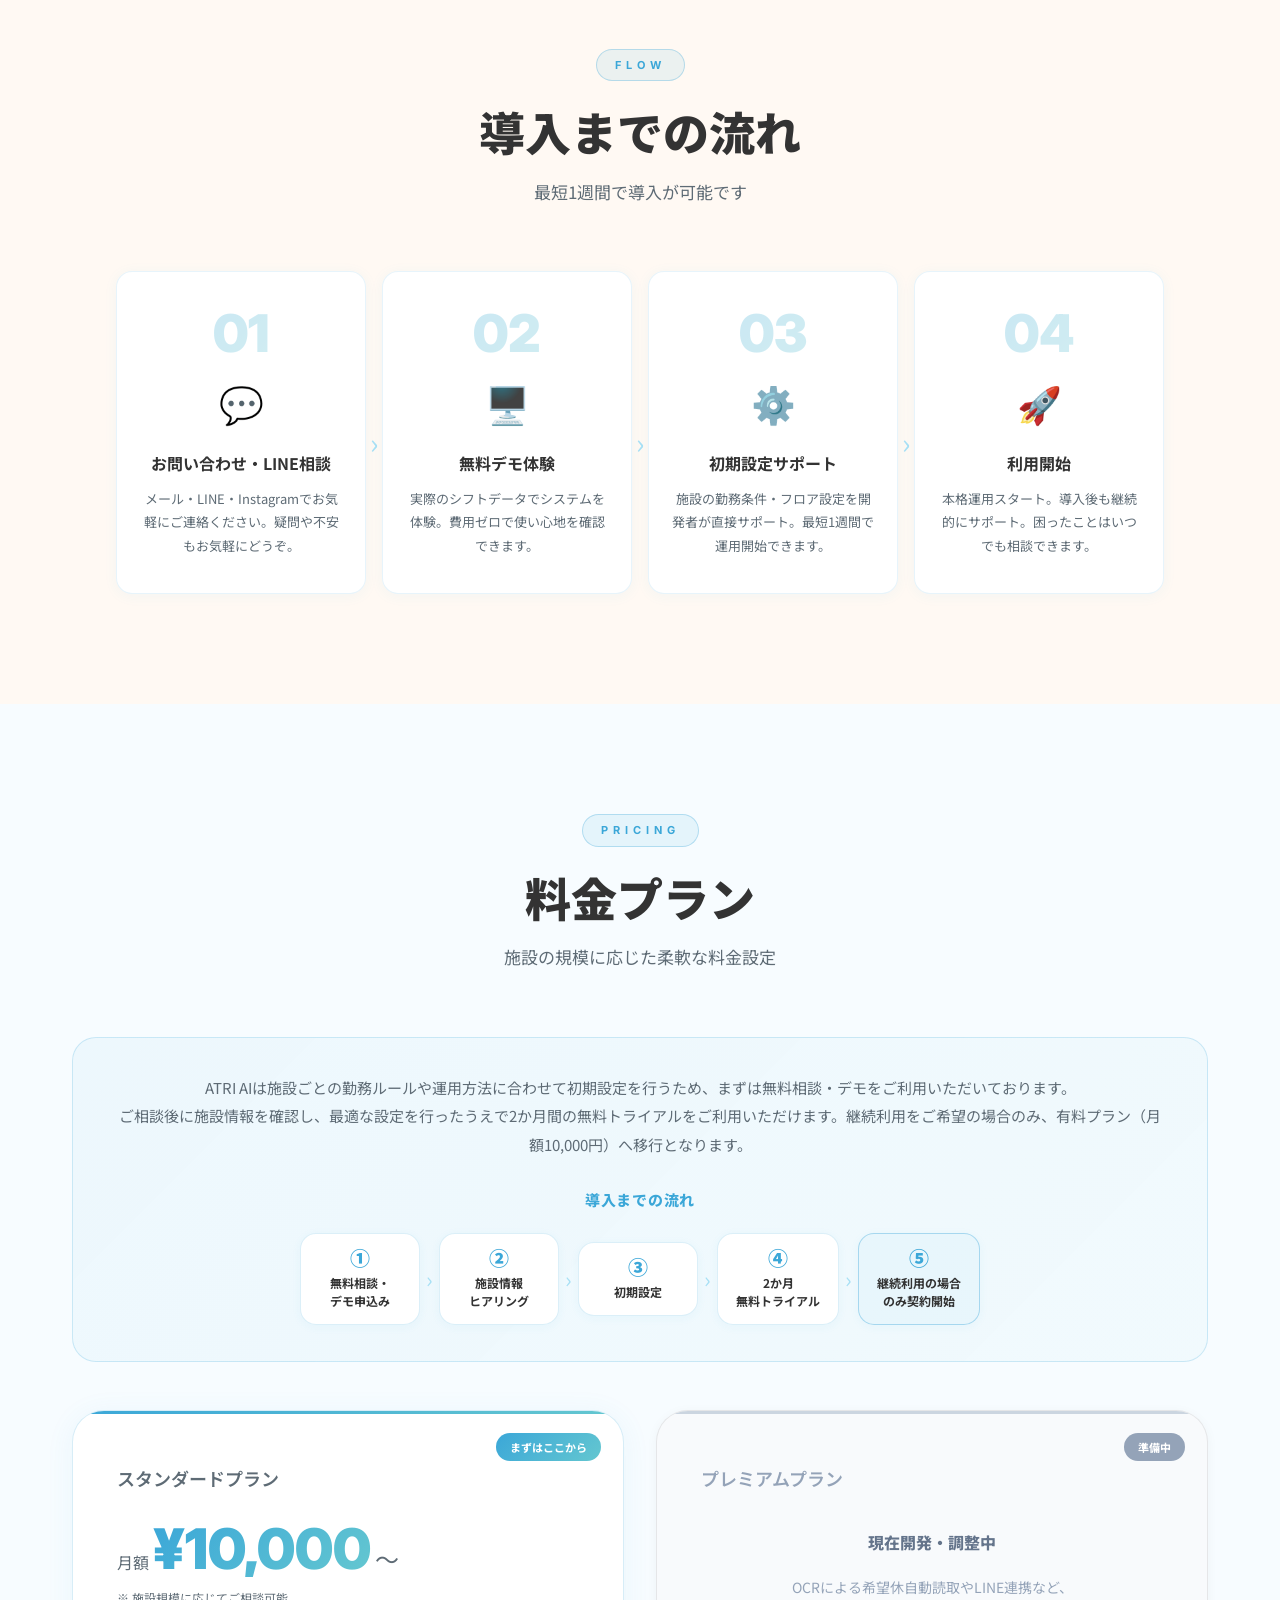
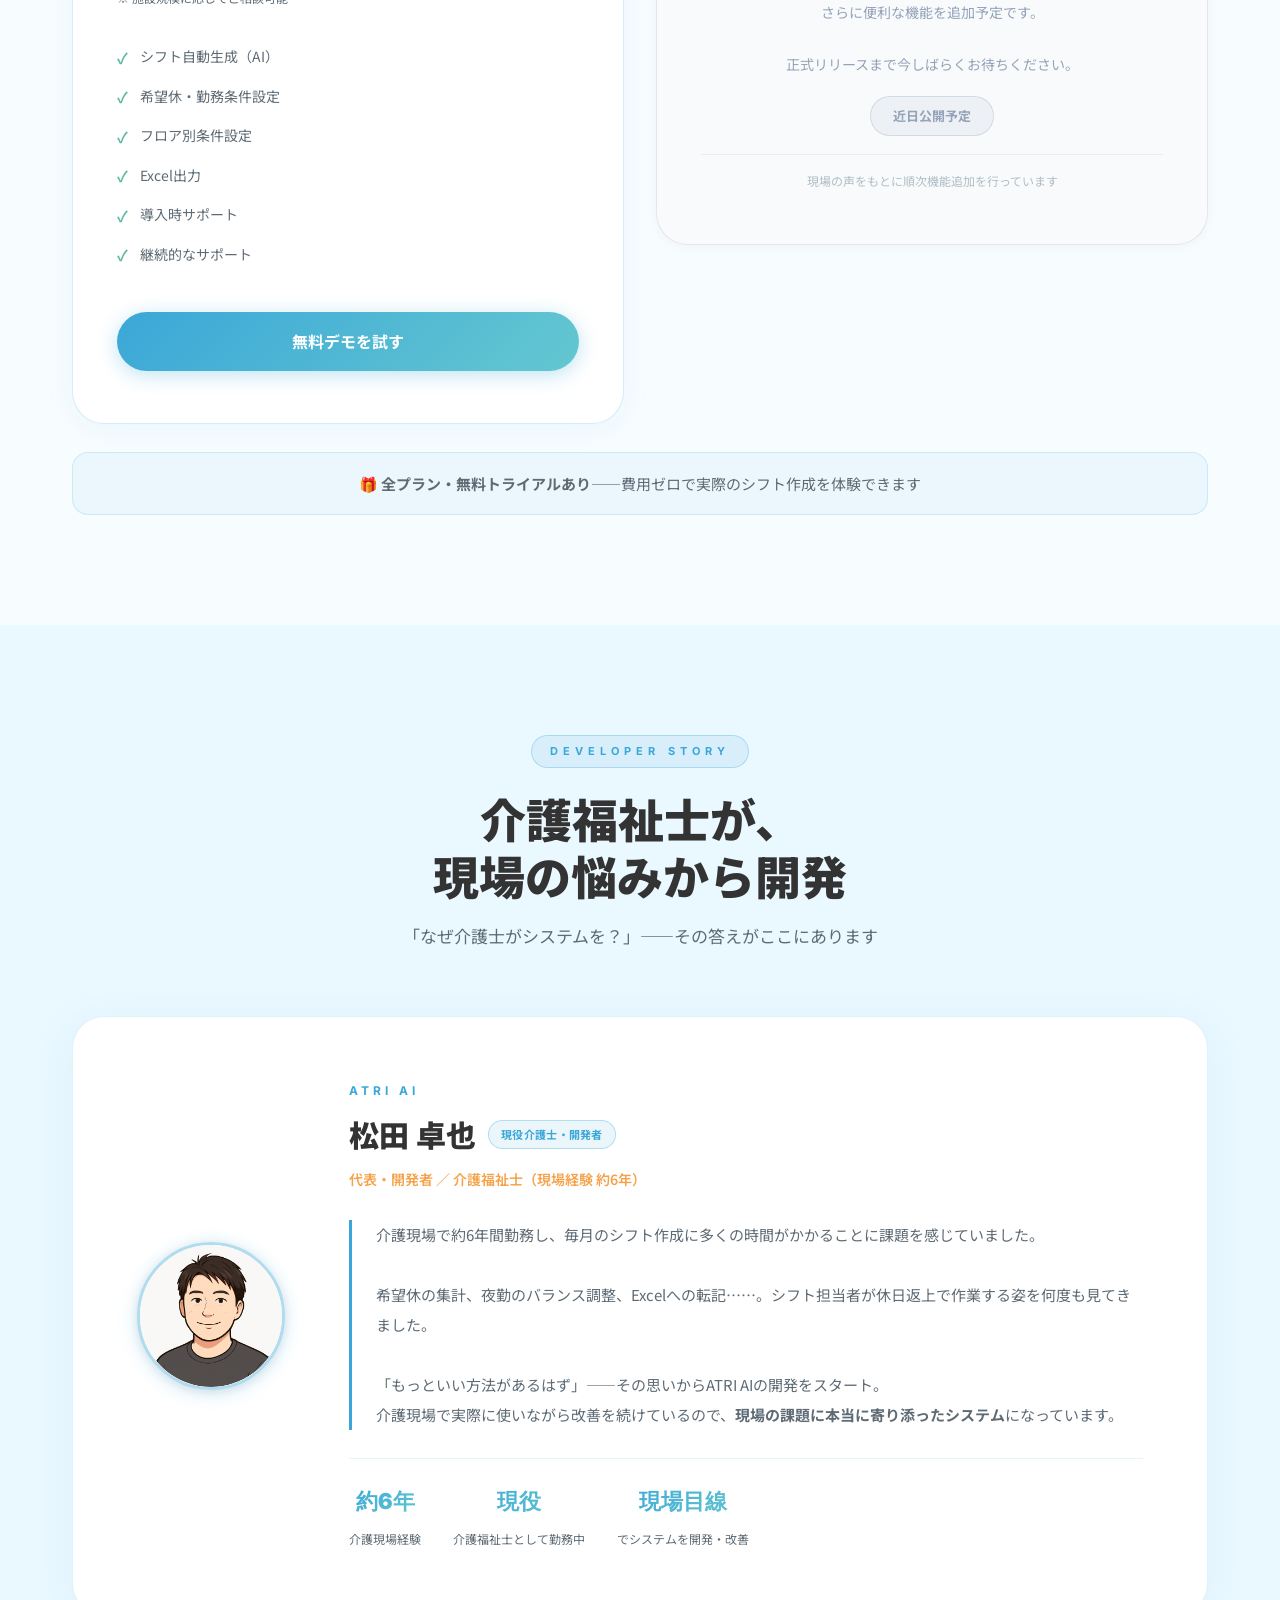
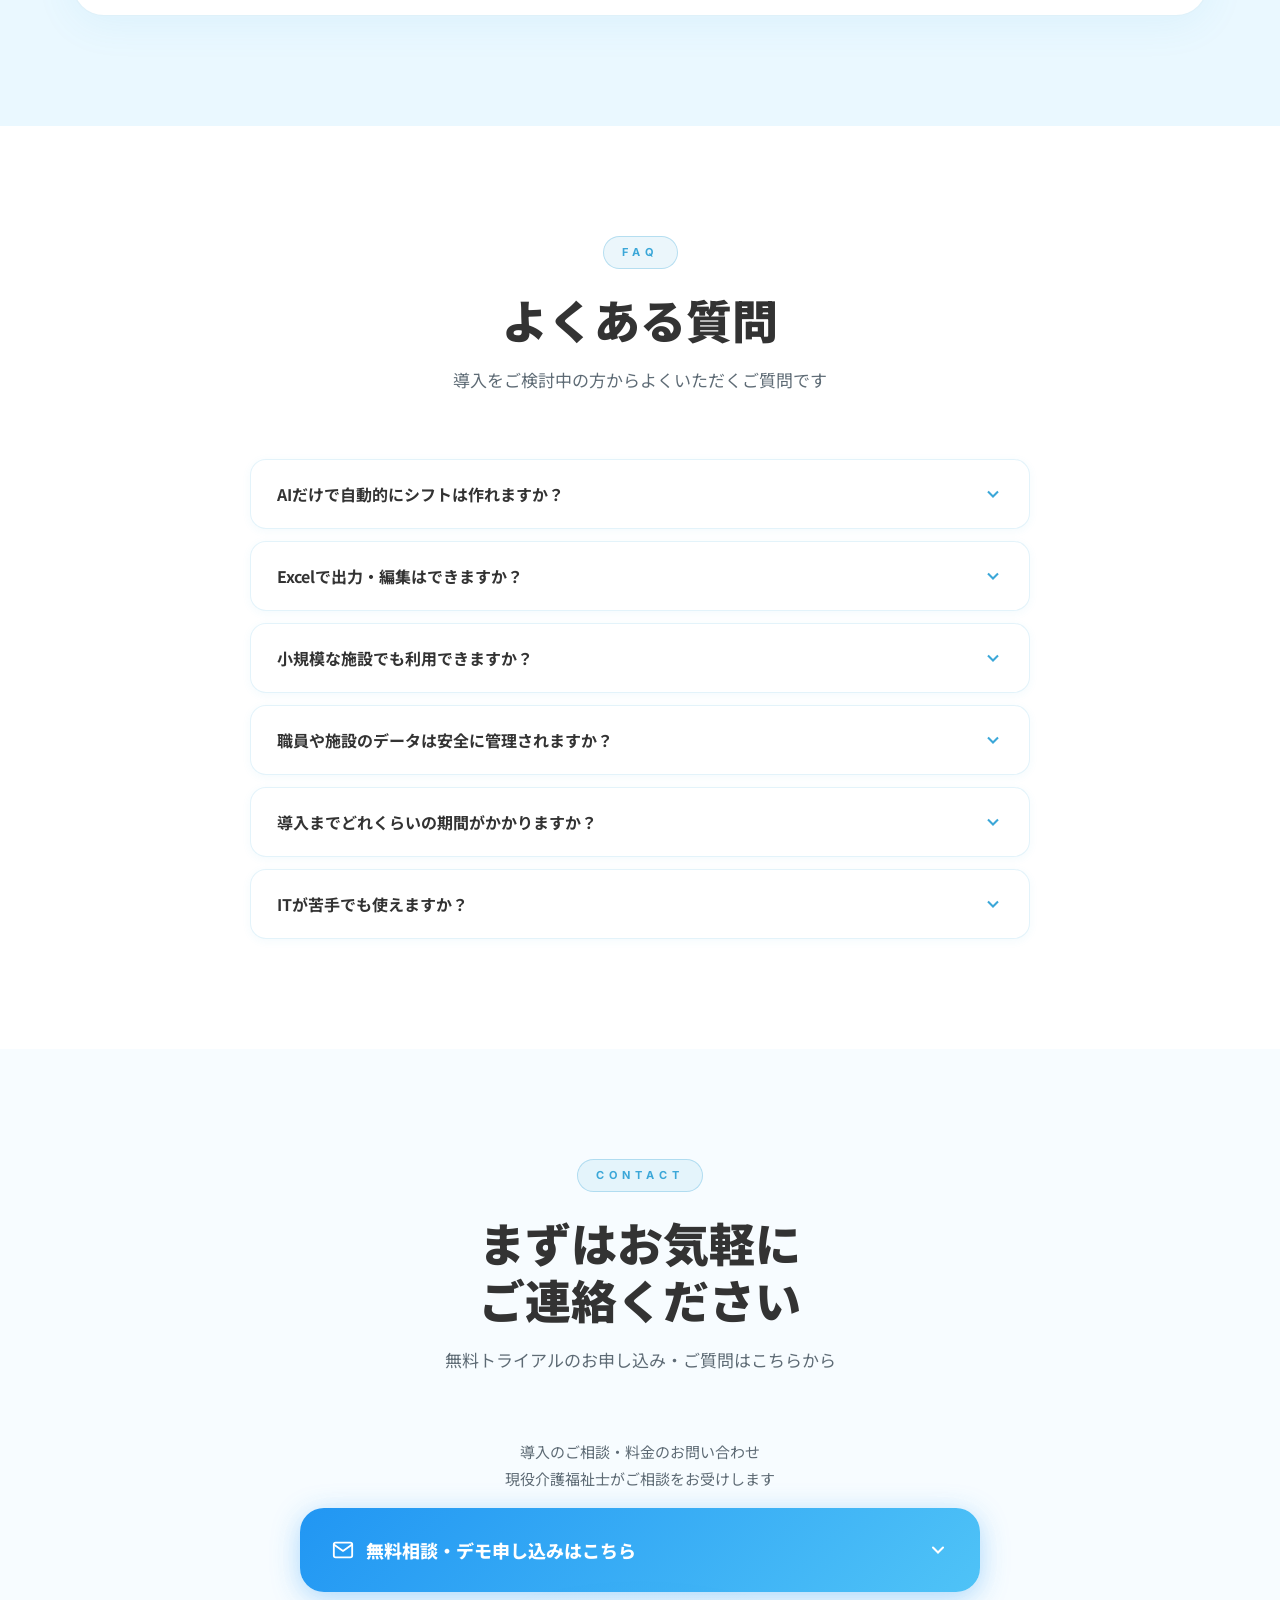
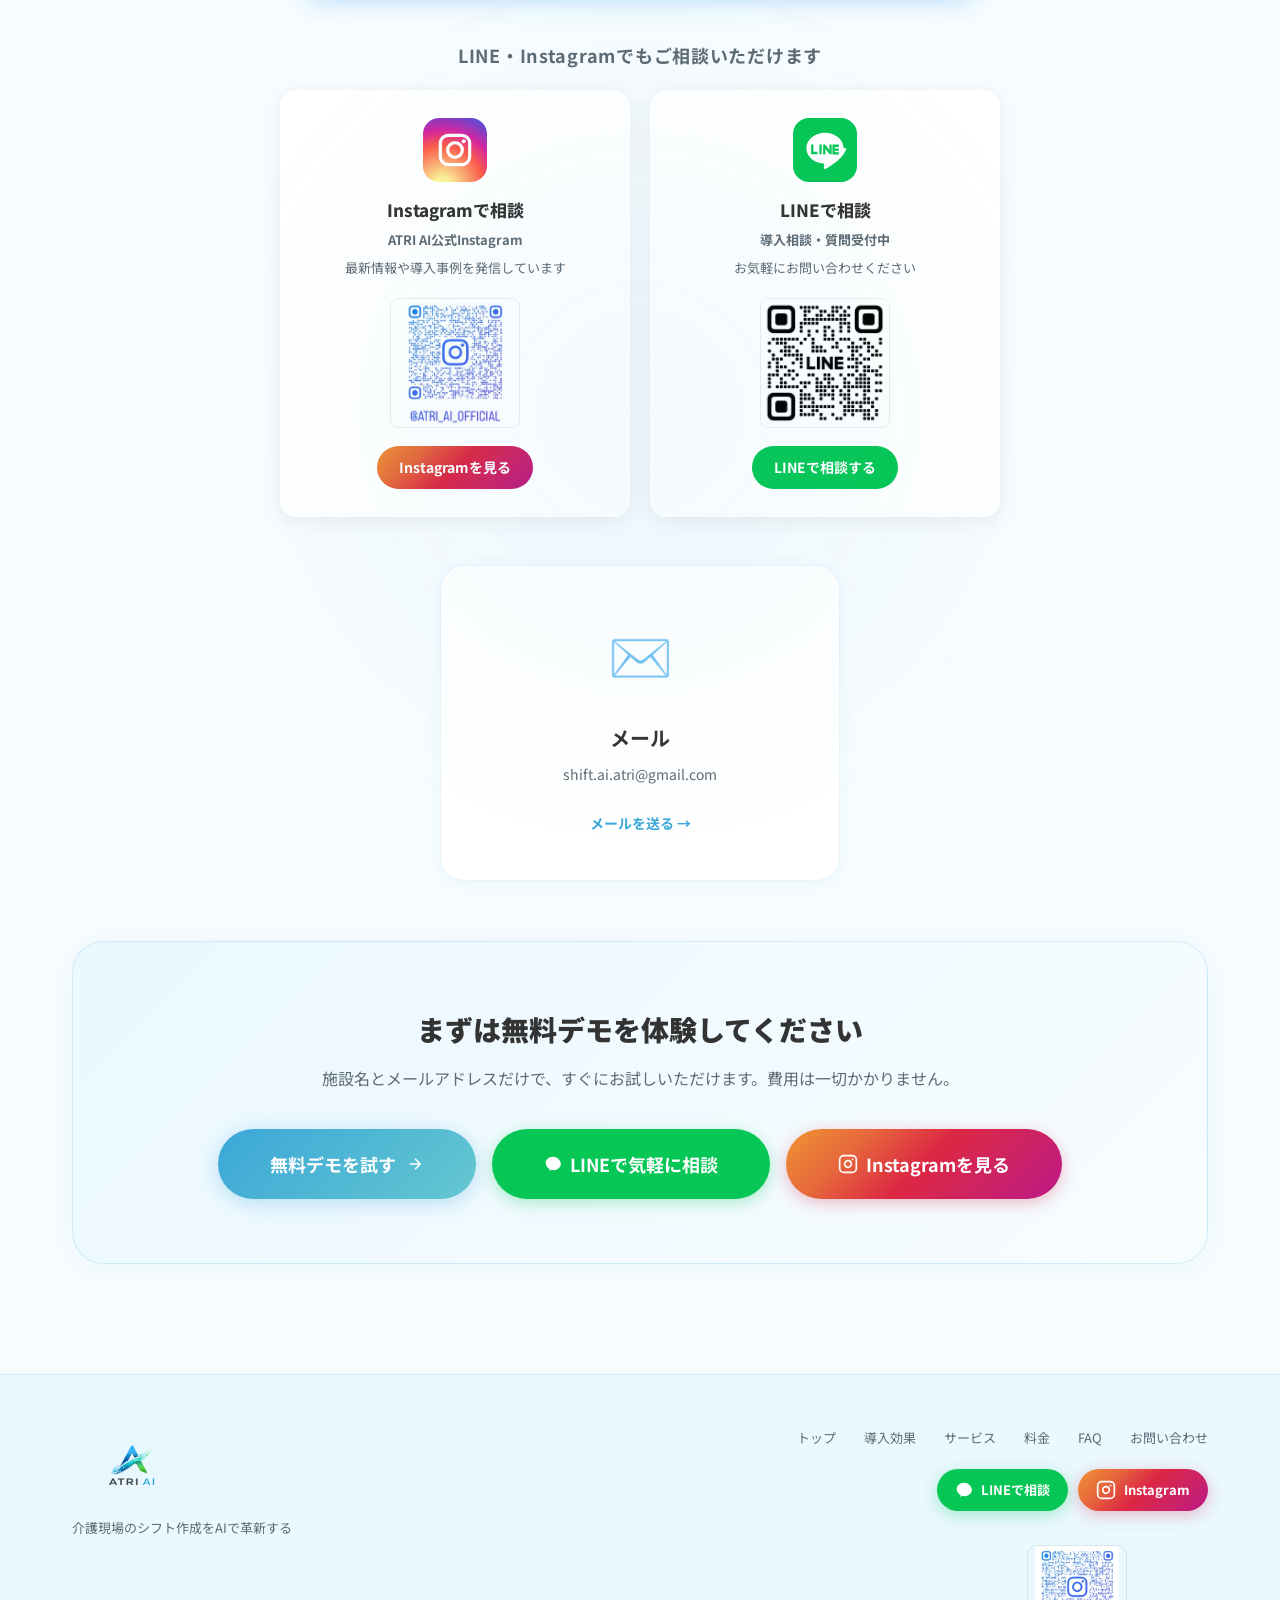
==== commit c784a5bd: "デモセクションのスマホモックにシフト表画像をフィット表示" ====
--- a/index.html
+++ b/index.html
@@ -144,24 +144,13 @@
 
         <div class="hprev-card hprev-card-phone" data-delay="300">
           <div class="hprev-phone-inner">
-            <div class="mobile-notch"></div>
-            <div class="mobile-content">
-              <div class="mobile-app-header">介護シフトAI</div>
-              <div class="mobile-date">2025年6月1日（日）</div>
-              <div class="mobile-section-label">本日のシフト</div>
-              <div class="mobile-shift-item">
-                <span class="mobile-badge mobile-badge-early">早番</span>
-                <span class="mobile-names">田中・山本</span>
-              </div>
-              <div class="mobile-shift-item">
-                <span class="mobile-badge mobile-badge-day">日勤</span>
-                <span class="mobile-names">佐藤・高橋</span>
-              </div>
-              <div class="mobile-shift-item">
-                <span class="mobile-badge mobile-badge-night">夜勤</span>
-                <span class="mobile-names">鈴木・伊藤</span>
-              </div>
-            </div>
+            <img
+              src="images/demo-mobile-screen.png"
+              alt="介護シフトAI スマホ対応画面"
+              class="hprev-phone-screenshot"
+              loading="eager"
+              decoding="async"
+            >
           </div>
           <div class="hprev-label">スマホ対応</div>
         </div>
--- a/style.css
+++ b/style.css
@@ -545,27 +545,18 @@
 }
 .hprev-phone-inner {
   flex: 1;
-  display: flex;
-  flex-direction: column;
-  align-items: center;
-  justify-content: center;
-  padding: 12px 8px 8px;
-  background: #fff;
-}
-.hprev-phone-inner .mobile-notch {
-  width: 40px;
-  height: 10px;
-  background: rgba(59, 167, 216, 0.08);
-  border-radius: 0 0 8px 8px;
-  margin: 0 auto 10px;
-}
-.hprev-phone-inner .mobile-content { padding: 0 10px 10px; }
-.hprev-phone-inner .mobile-app-header { font-size: 10px; }
-.hprev-phone-inner .mobile-date      { font-size: 8px; }
-.hprev-phone-inner .mobile-section-label { font-size: 8px; }
-.hprev-phone-inner .mobile-shift-item    { margin-bottom: 6px; }
-.hprev-phone-inner .mobile-badge  { font-size: 8px; padding: 2px 6px; }
-.hprev-phone-inner .mobile-names  { font-size: 9px; }
+  overflow: hidden;
+  display: flex;
+  min-height: 0;
+}
+
+.hprev-phone-screenshot {
+  width: 100%;
+  height: 100%;
+  object-fit: cover;
+  object-position: top center;
+  display: block;
+}
 
 /* バッジ */
 .hero-badge {
@@ -1304,7 +1295,7 @@
   width: 220px;
   background: #1c1c1e;
   border-radius: 46px;
-  padding: 18px 10px 12px;
+  padding: 32px 10px 14px;
   box-shadow:
     inset 0 0 0 1px rgba(255, 255, 255, 0.07),
     0 0 0 2px #3d3d3f,
@@ -1381,14 +1372,17 @@
 
 .iphone-screen-inner {
   background: #000;
-  border-radius: 34px;
+  border-radius: 36px 36px 32px 32px;
   overflow: hidden;
+  aspect-ratio: 9 / 18;
 }
 
 .iphone-screenshot {
   width: 100%;
-  height: auto;
+  height: 100%;
   display: block;
+  object-fit: cover;
+  object-position: top center;
 }
 
 .iphone-home-bar {
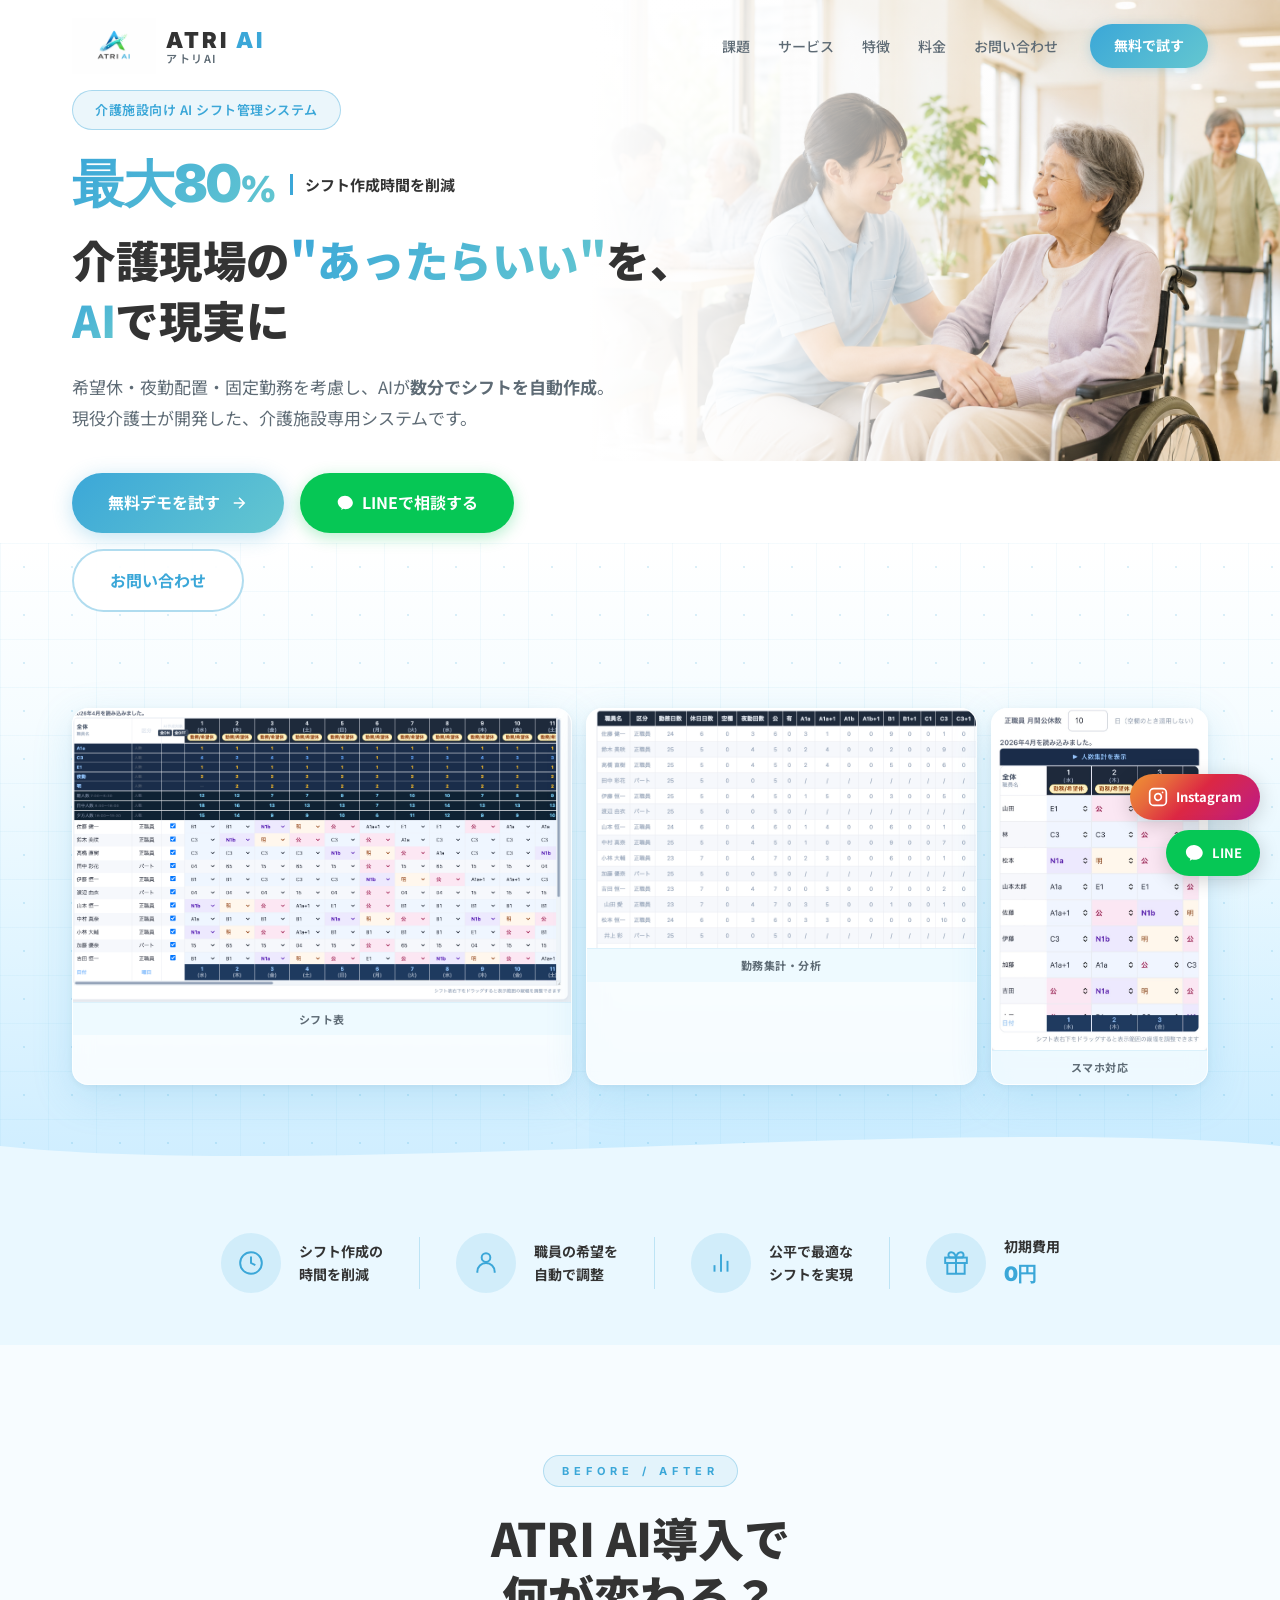
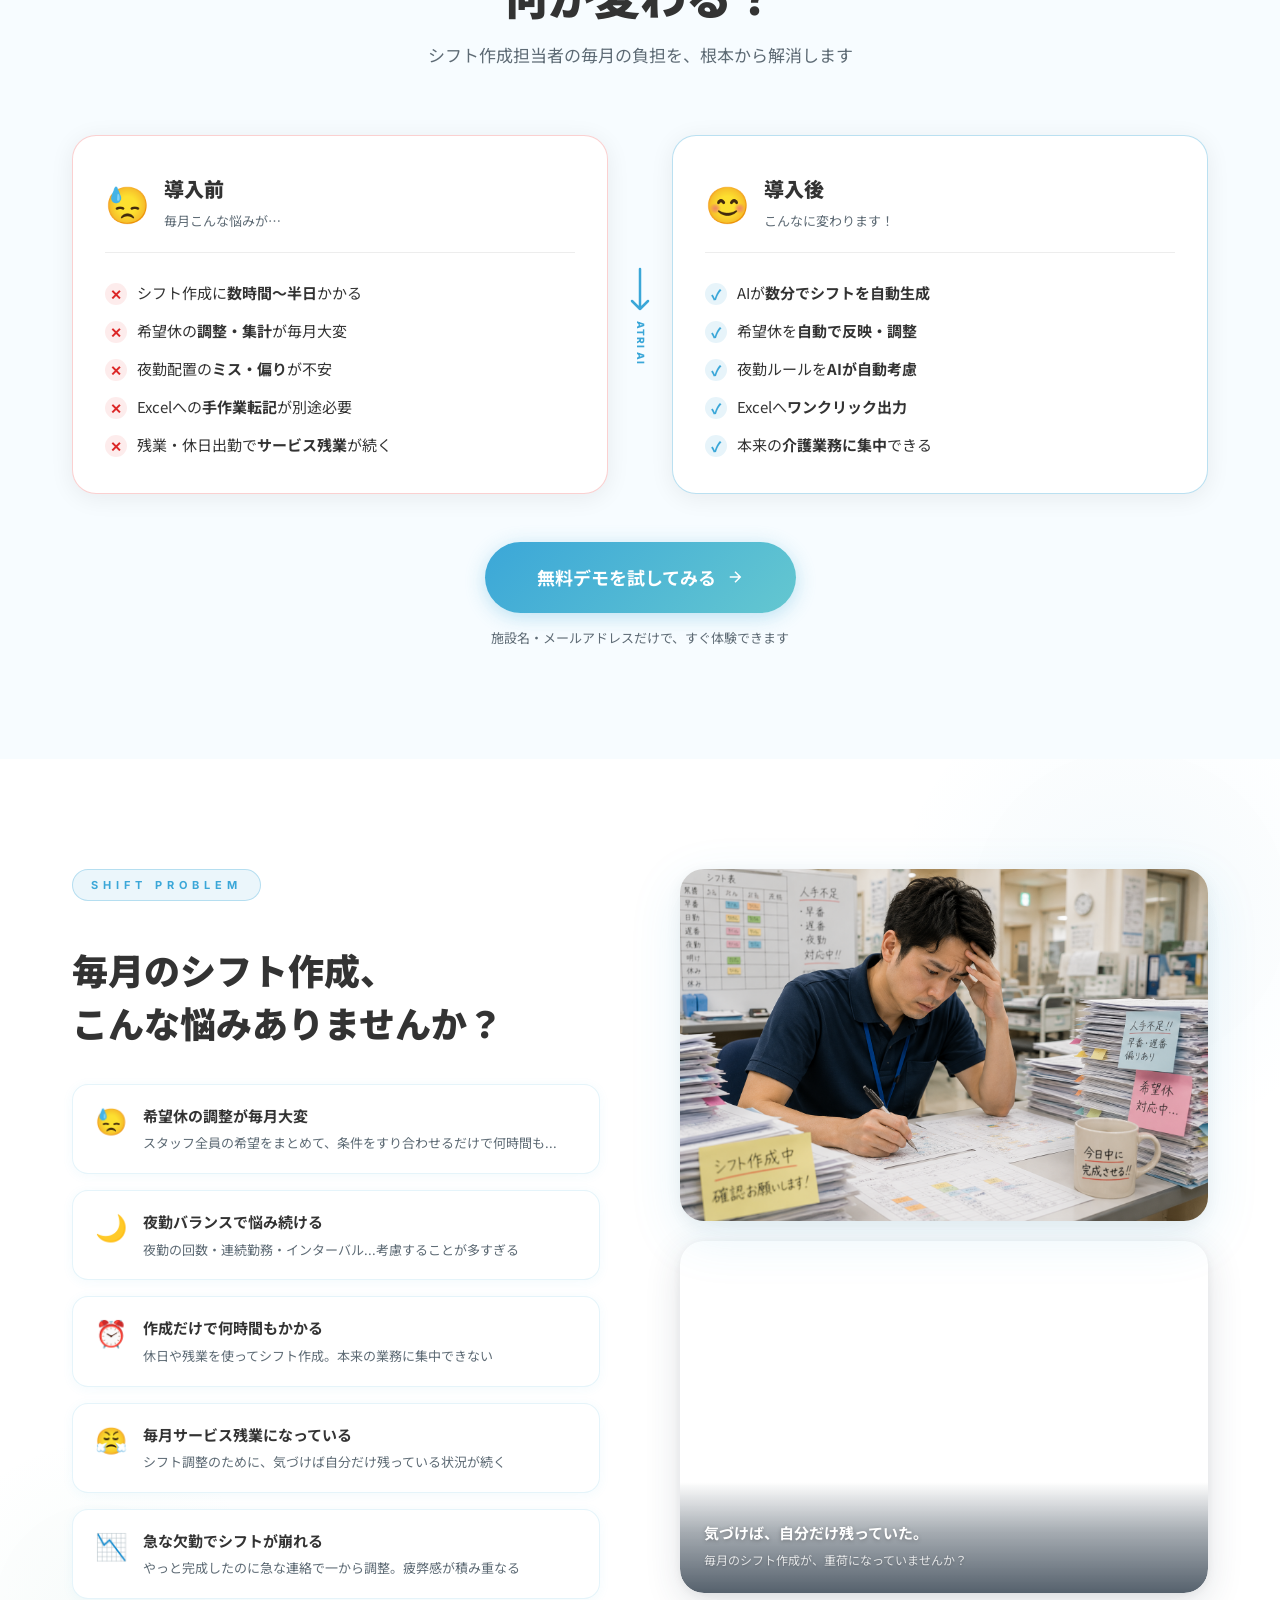
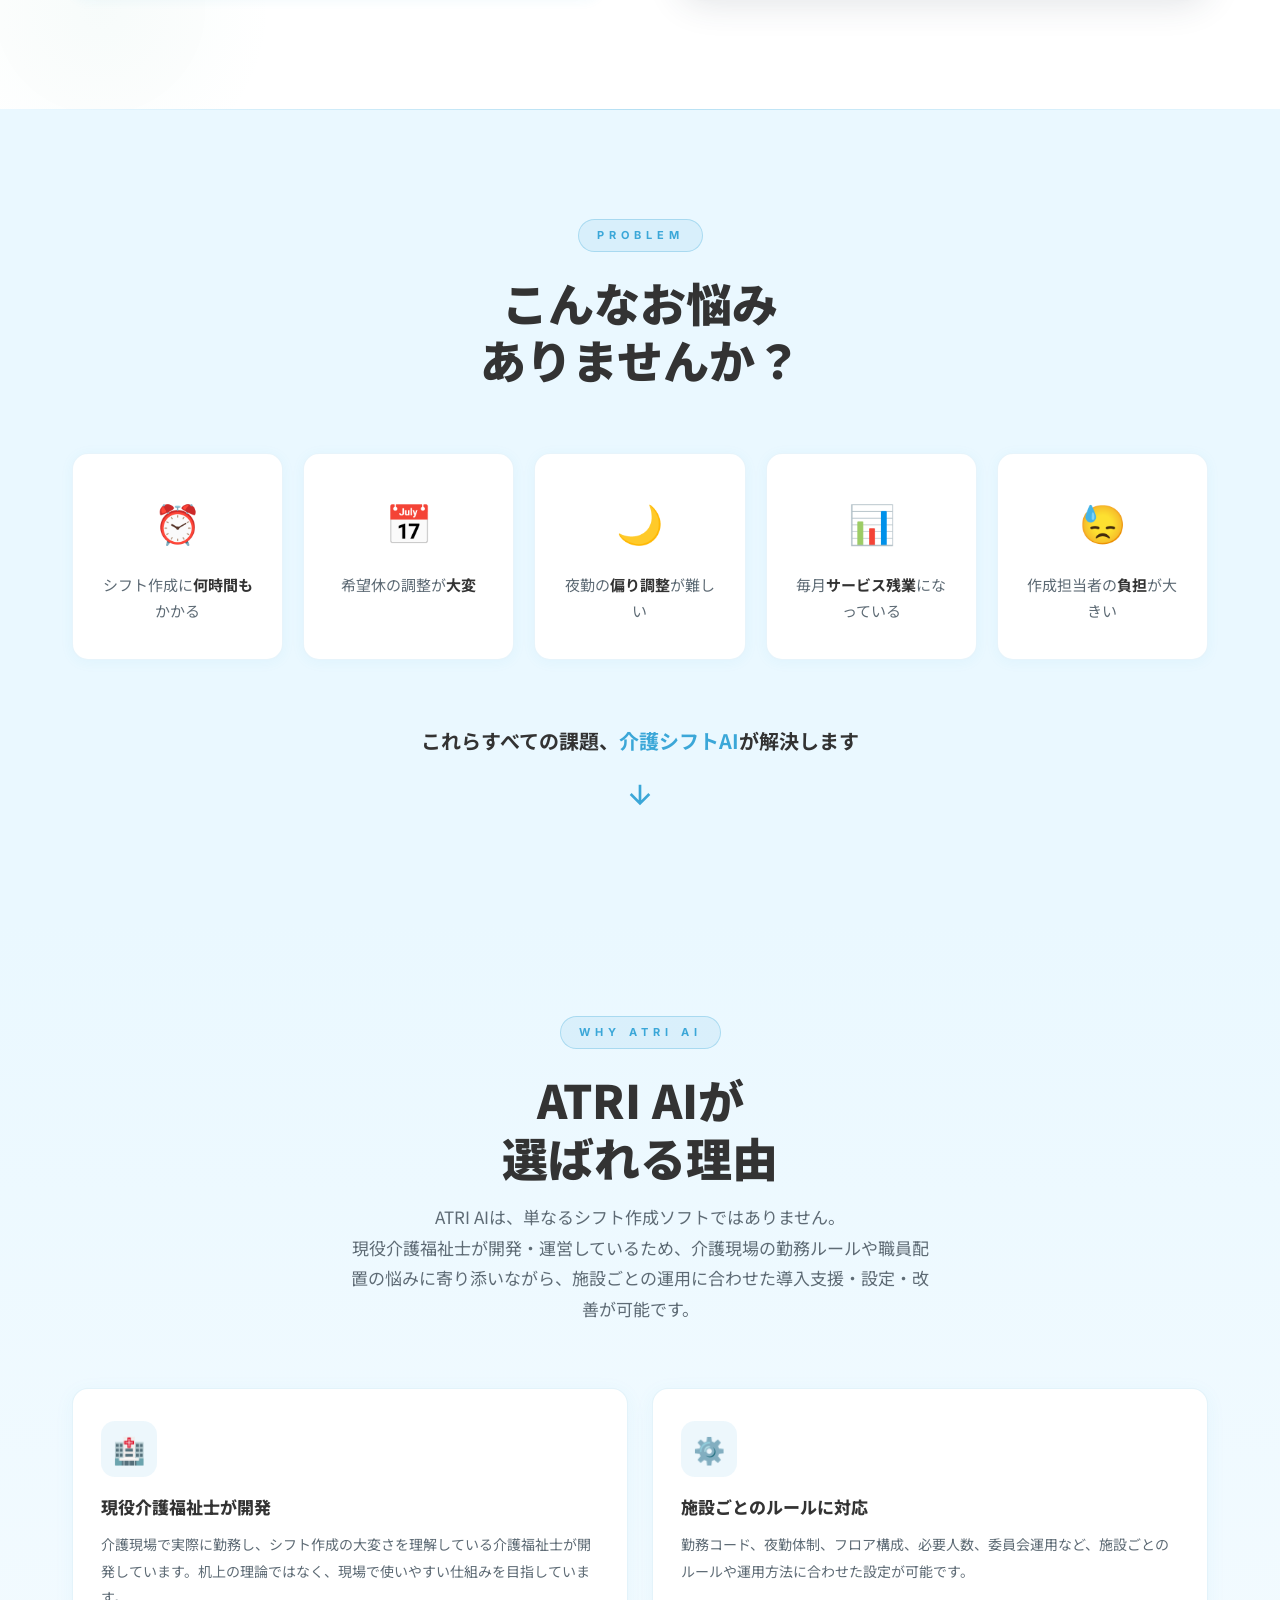
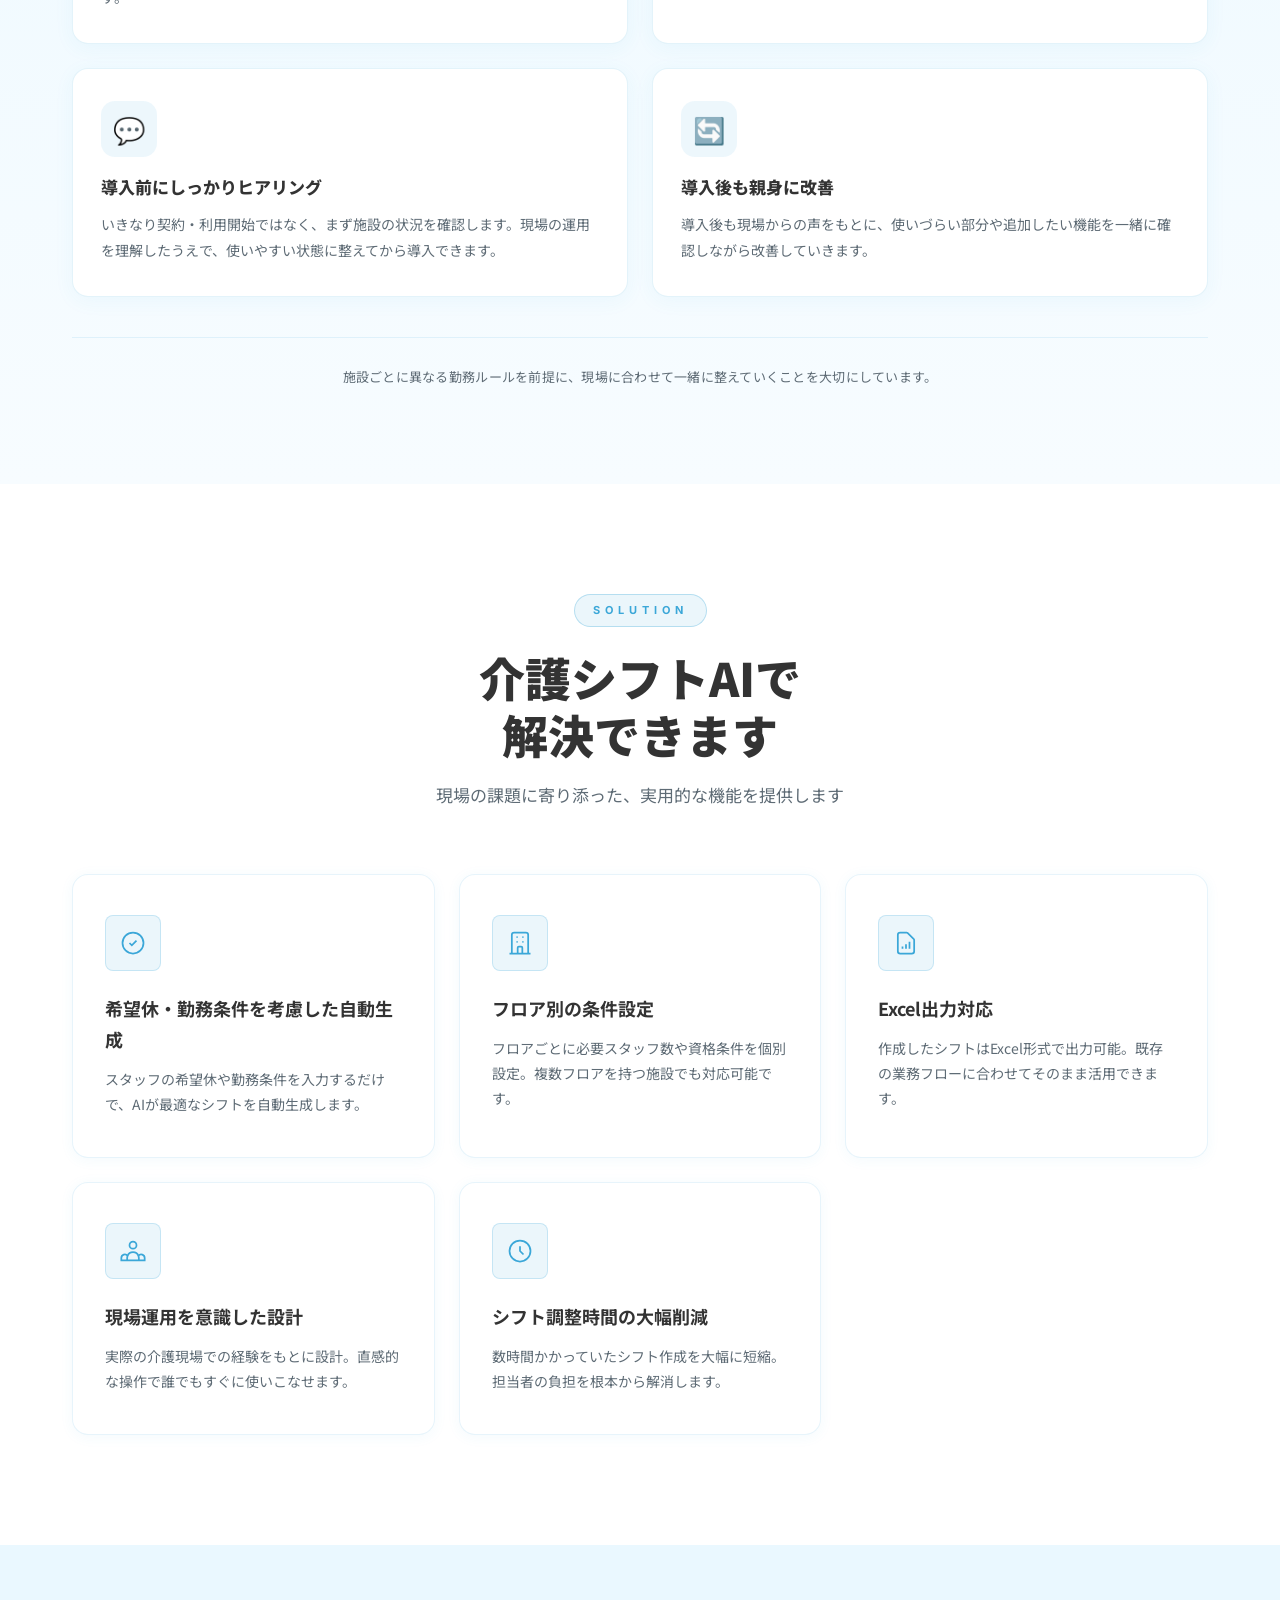
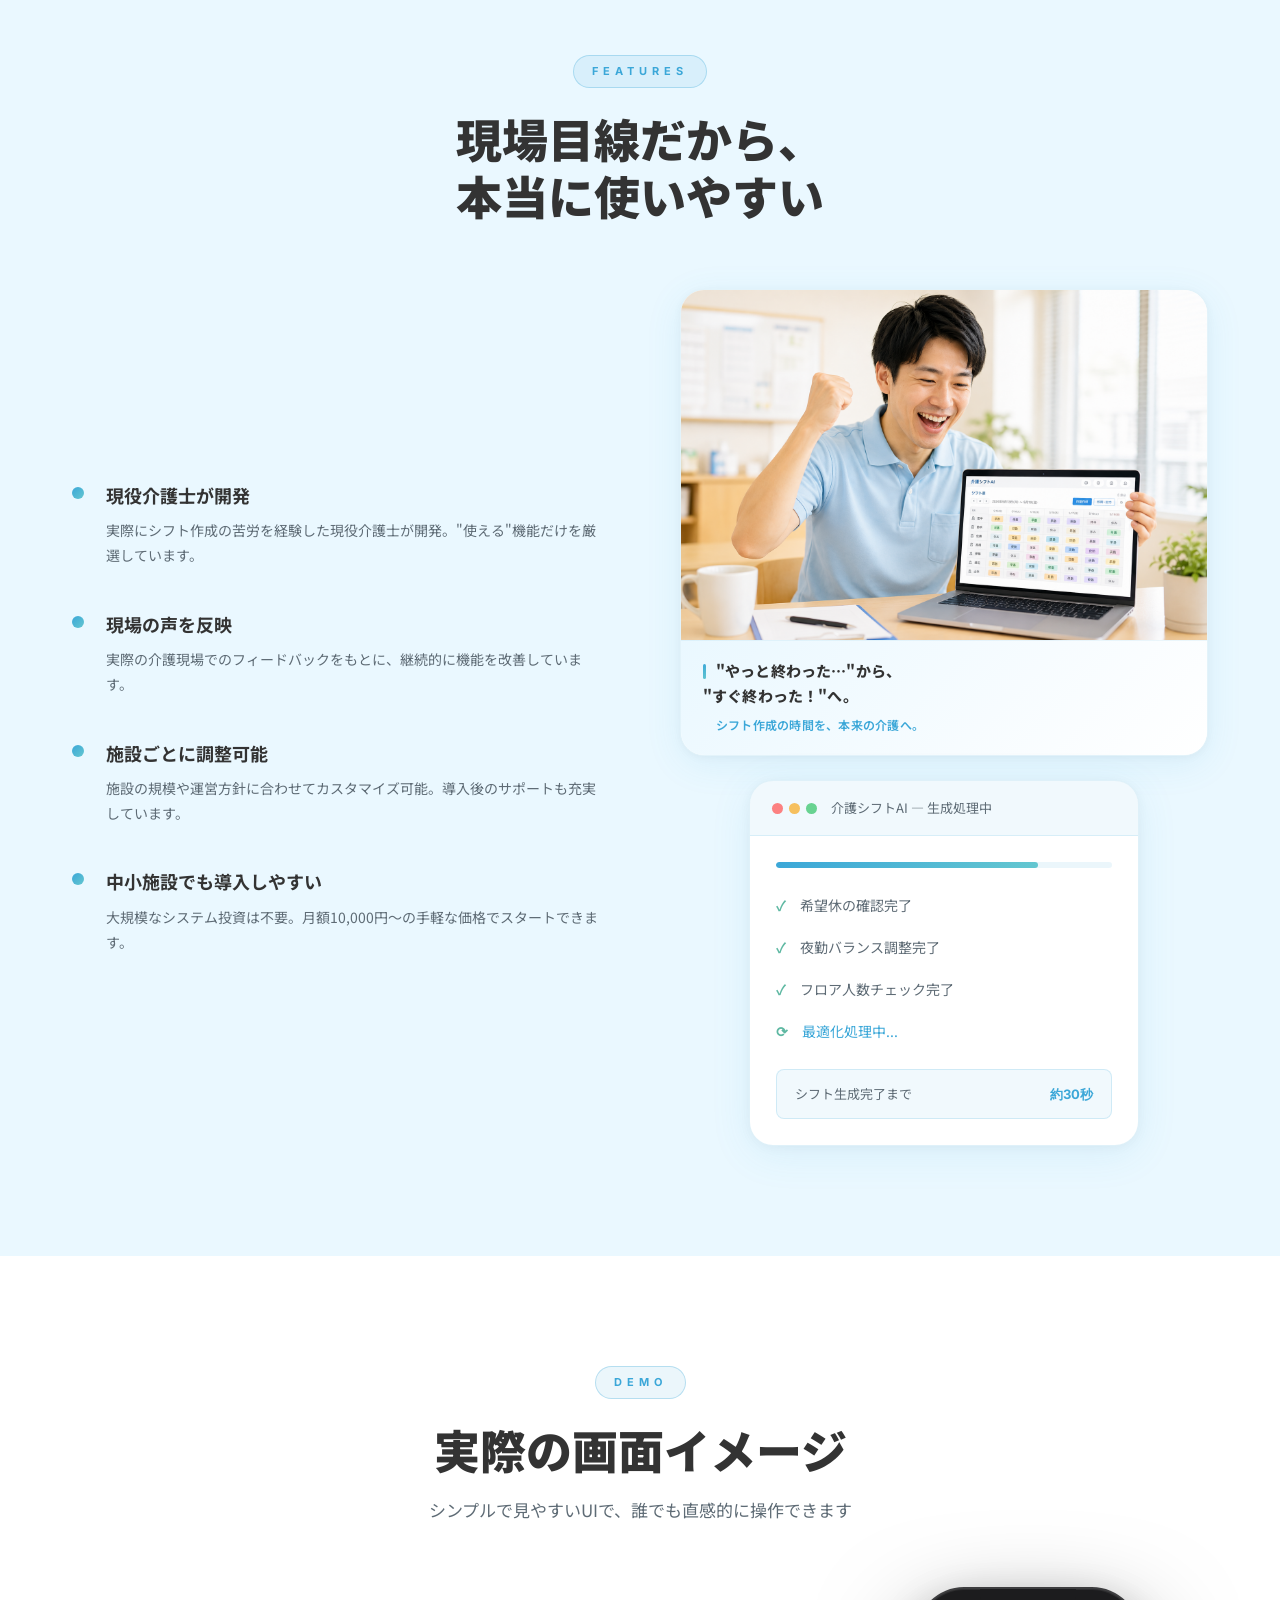
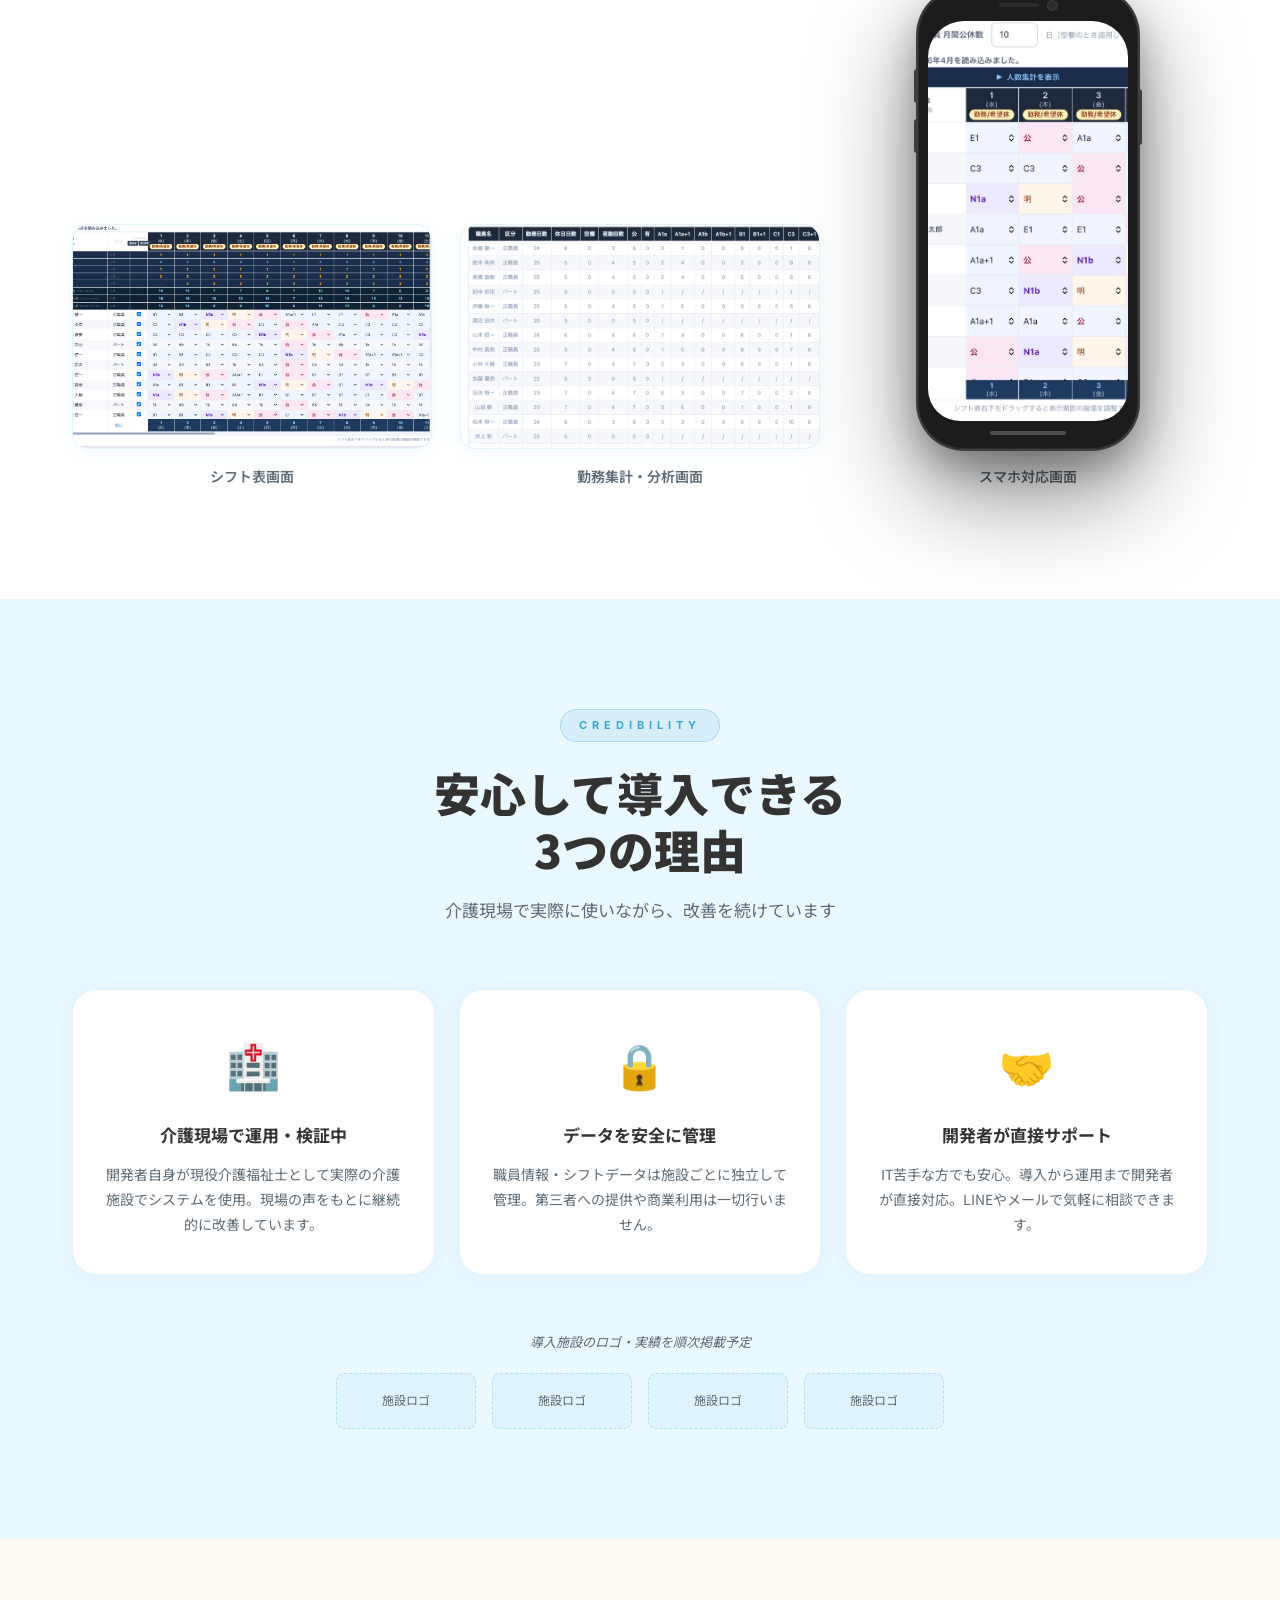
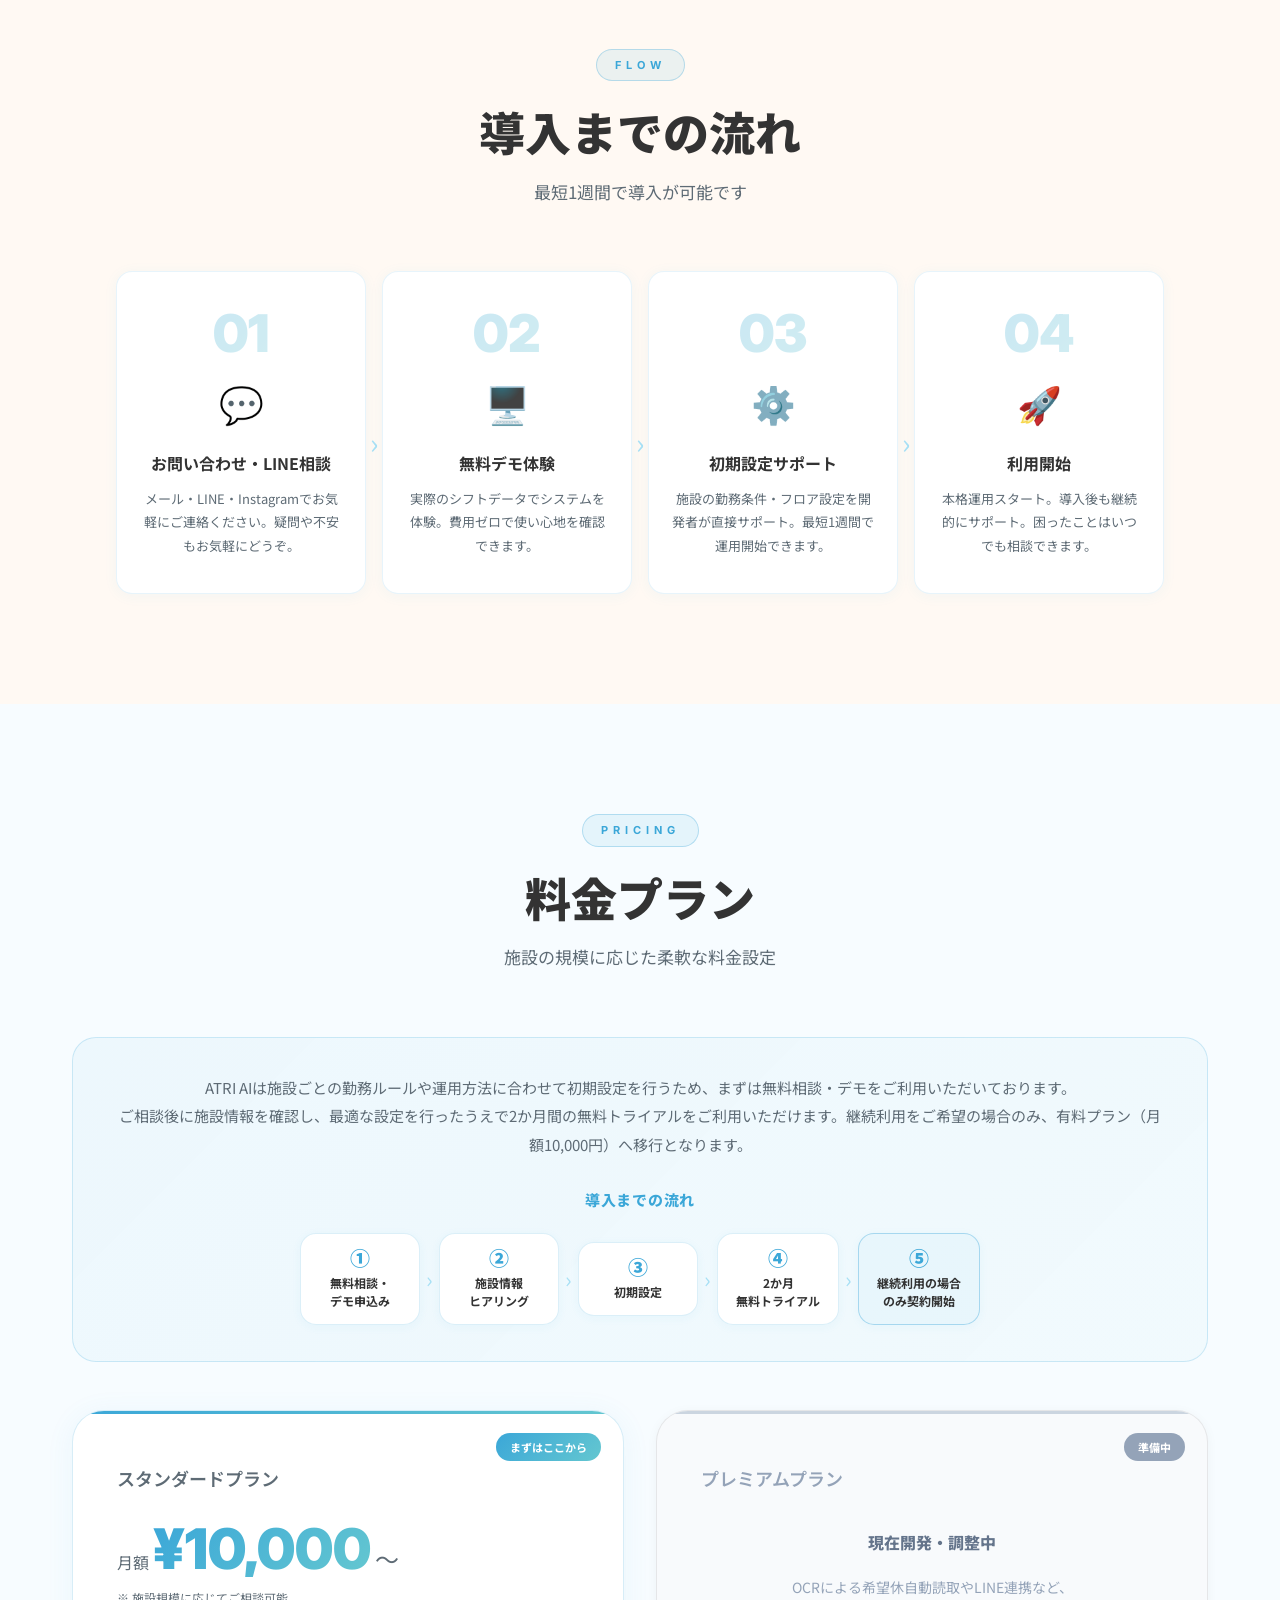
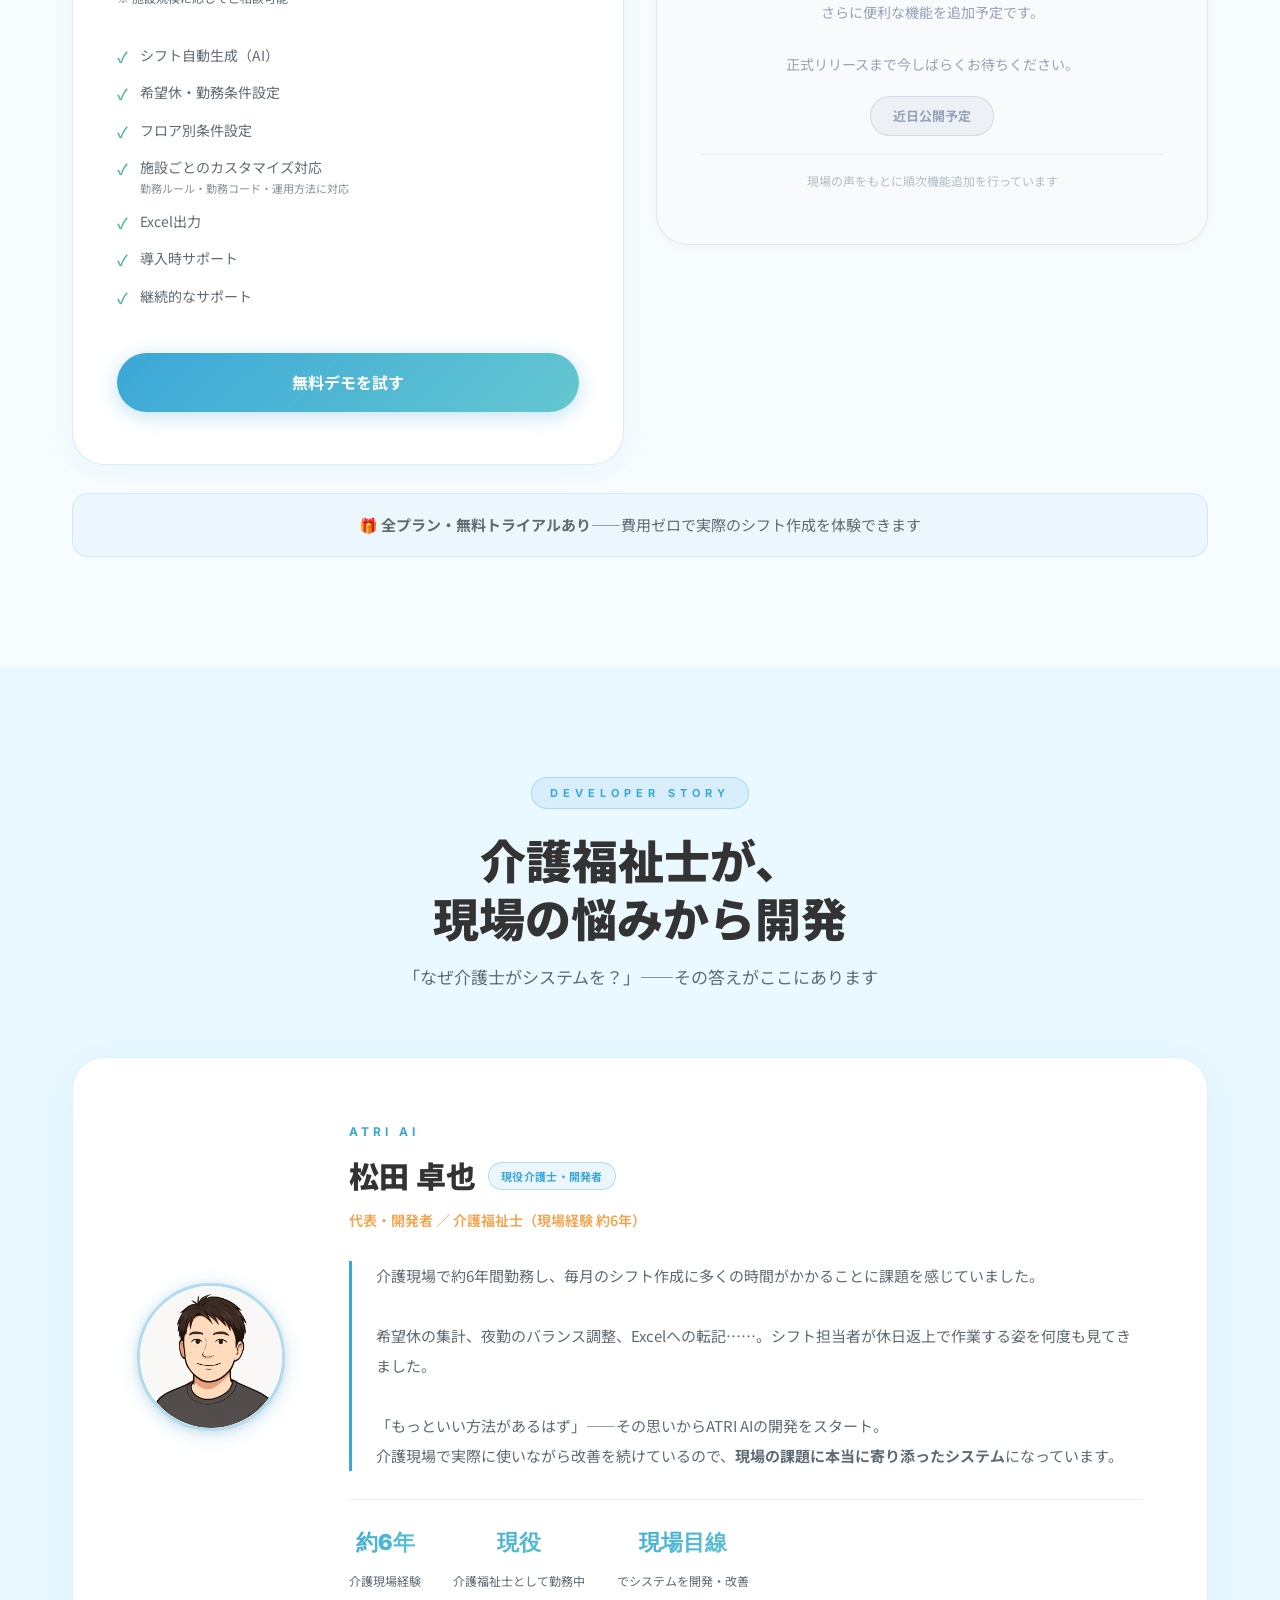
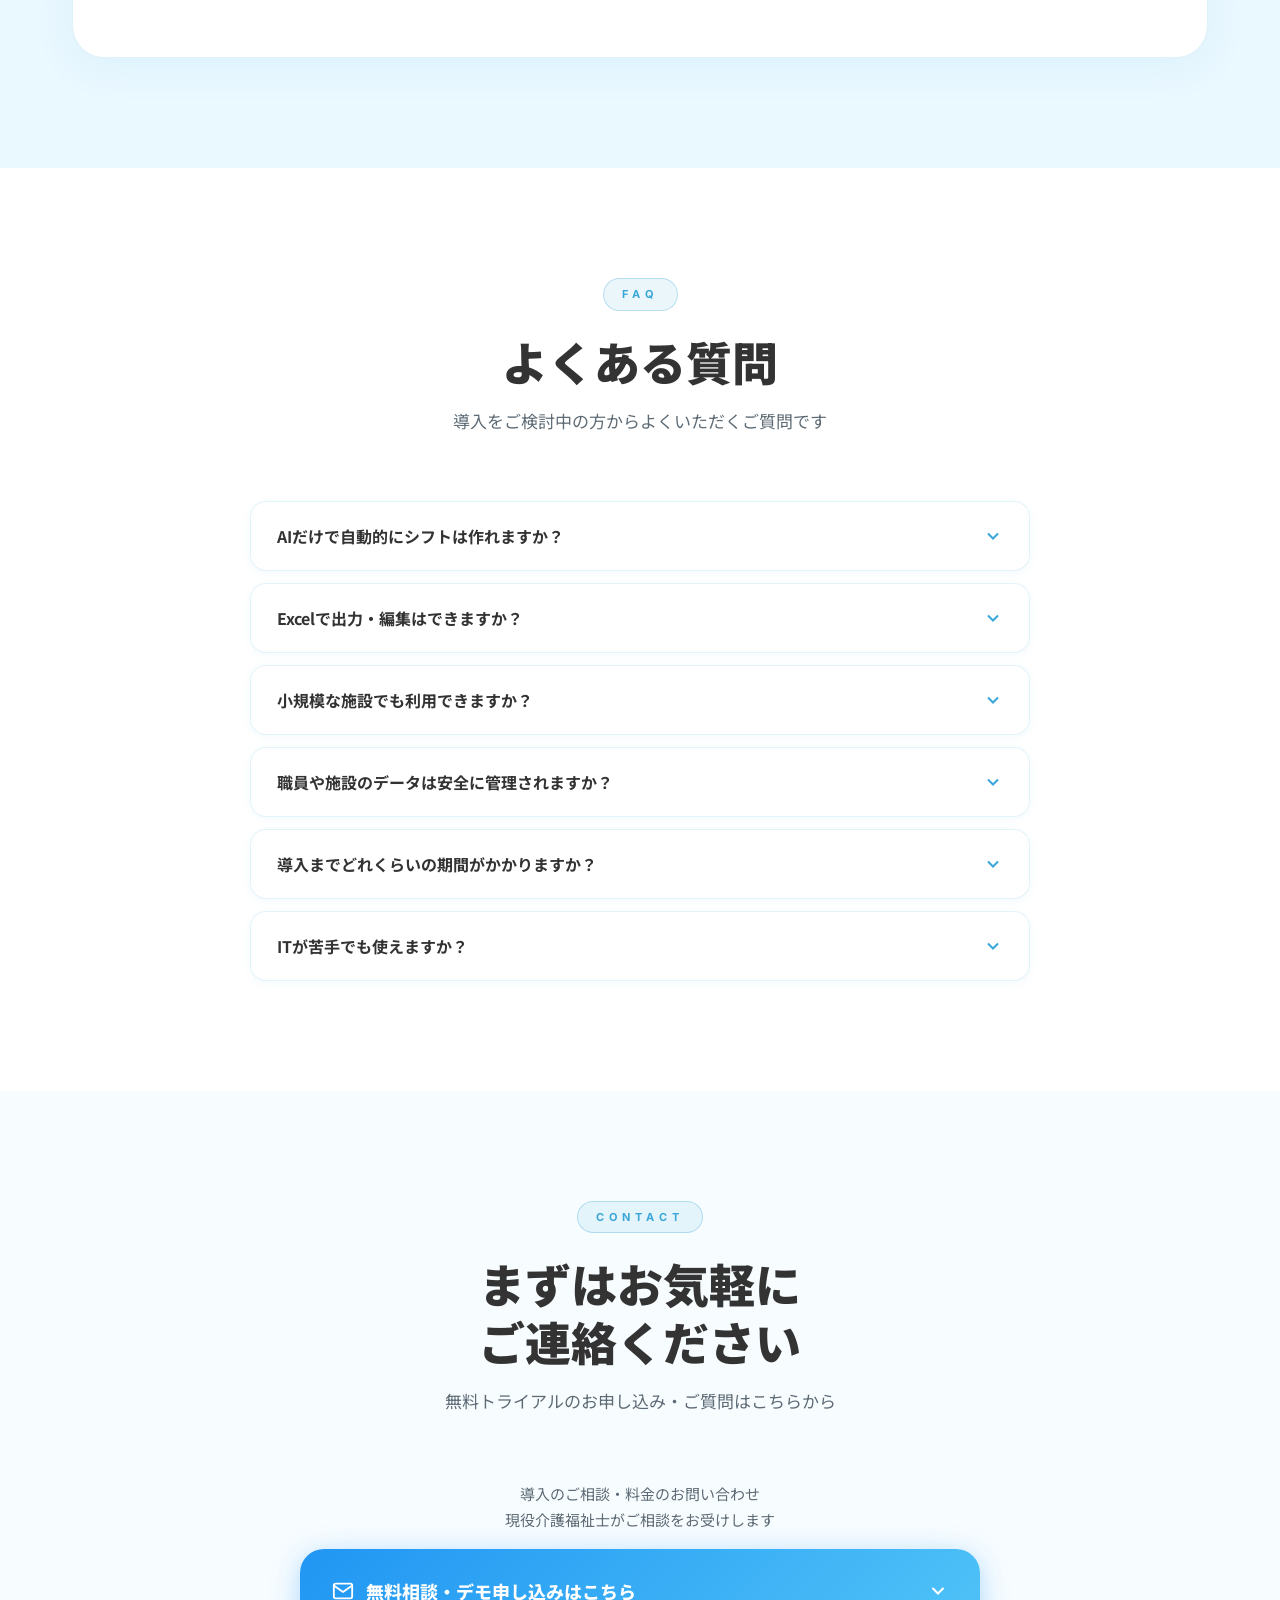
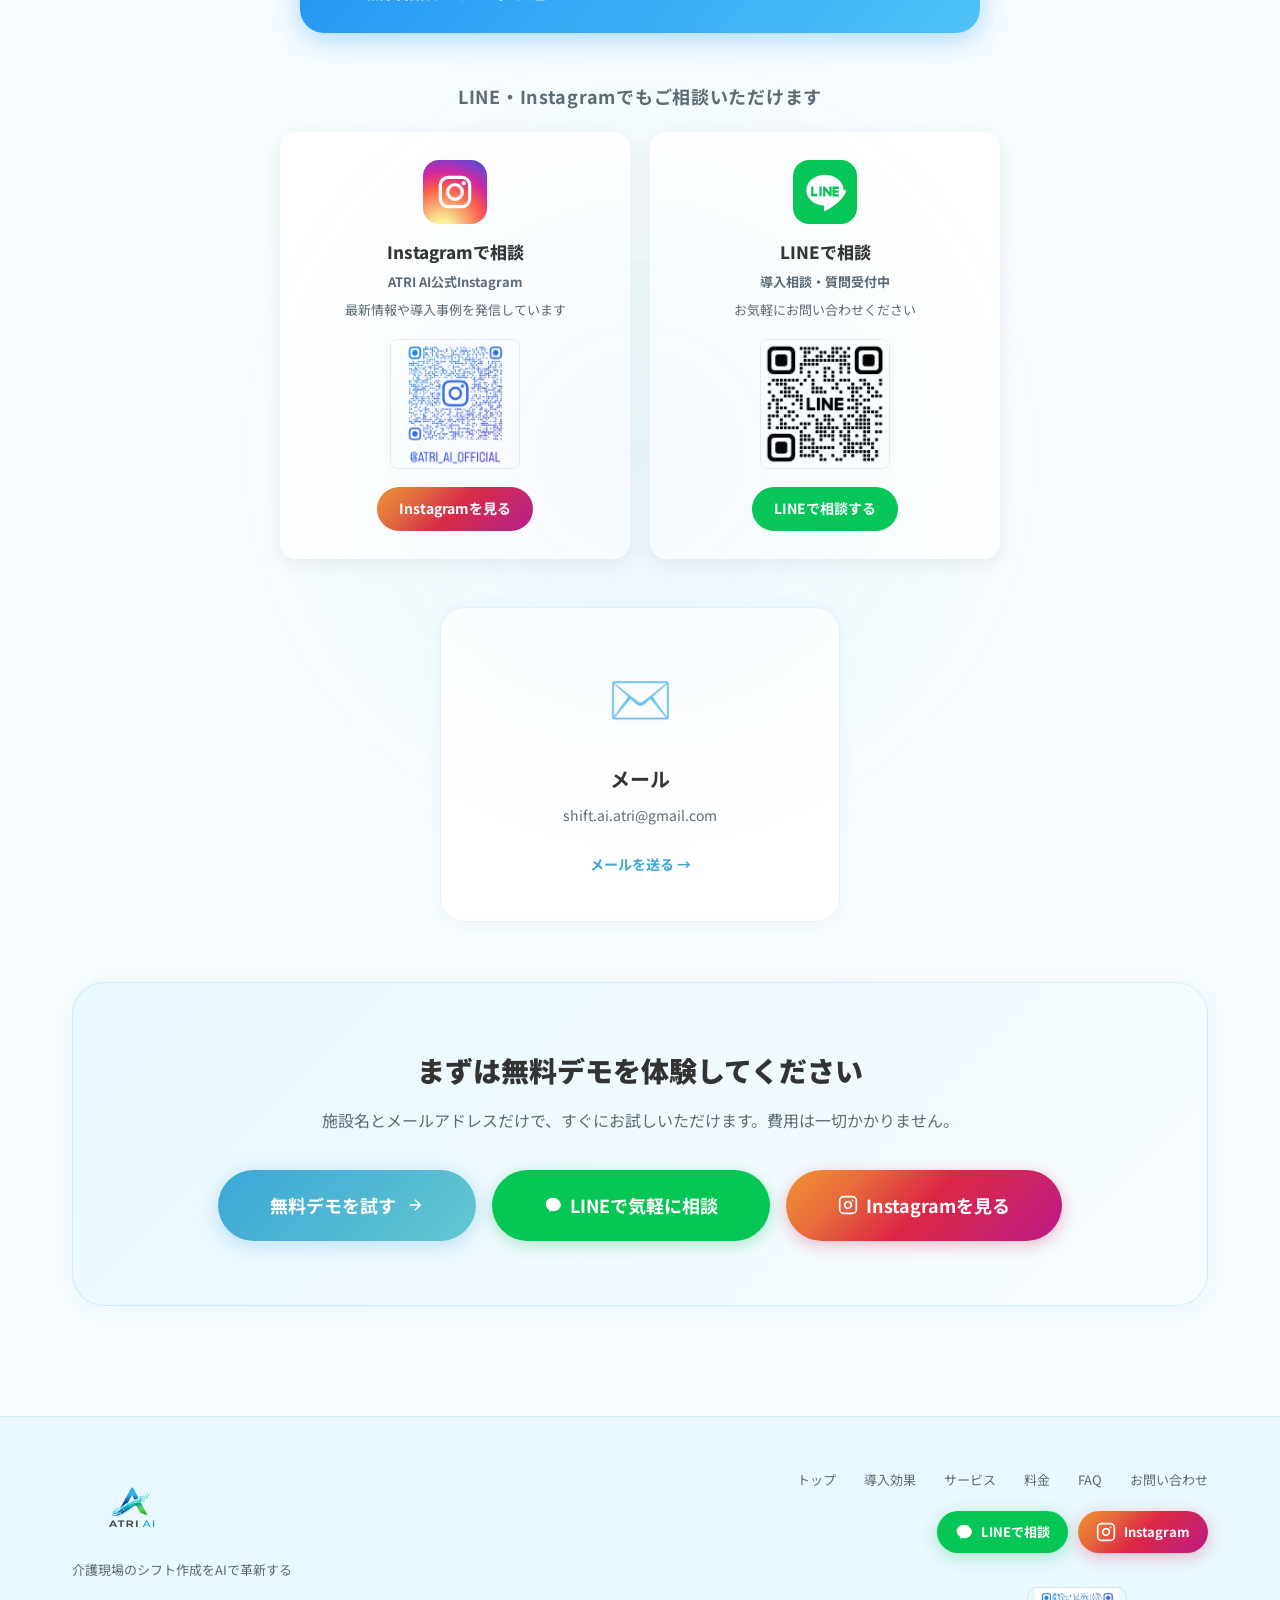
==== commit 78025bc8: "スタンダードプランに施設ごとのカスタマイズ対応を追加" ====
--- a/index.html
+++ b/index.html
@@ -829,6 +829,7 @@
             <li><span class="feature-check">✓</span><span>シフト自動生成（AI）</span></li>
             <li><span class="feature-check">✓</span><span>希望休・勤務条件設定</span></li>
             <li><span class="feature-check">✓</span><span>フロア別条件設定</span></li>
+            <li><span class="feature-check">✓</span><span>施設ごとのカスタマイズ対応<br><small class="feature-note">勤務ルール・勤務コード・運用方法に対応</small></span></li>
             <li><span class="feature-check">✓</span><span>Excel出力</span></li>
             <li><span class="feature-check">✓</span><span>導入時サポート</span></li>
             <li><span class="feature-check">✓</span><span>継続的なサポート</span></li>
--- a/style.css
+++ b/style.css
@@ -1680,12 +1680,27 @@
 }
 .pricing-features li {
   display: flex;
-  align-items: center;
+  align-items: flex-start;
   gap: 12px;
   font-size: 14px;
   color: var(--color-text-muted);
-}
-.feature-check { color: var(--color-teal); font-weight: 700; font-size: 15px; }
+  line-height: 1.5;
+}
+.feature-check {
+  color: var(--color-teal);
+  font-weight: 700;
+  font-size: 15px;
+  flex-shrink: 0;
+  margin-top: 1px;
+}
+.feature-note {
+  display: block;
+  font-size: 11px;
+  color: var(--color-text-muted);
+  opacity: 0.75;
+  margin-top: 2px;
+  line-height: 1.5;
+}
 
 .pricing-btn { width: 100%; justify-content: center; }
 
